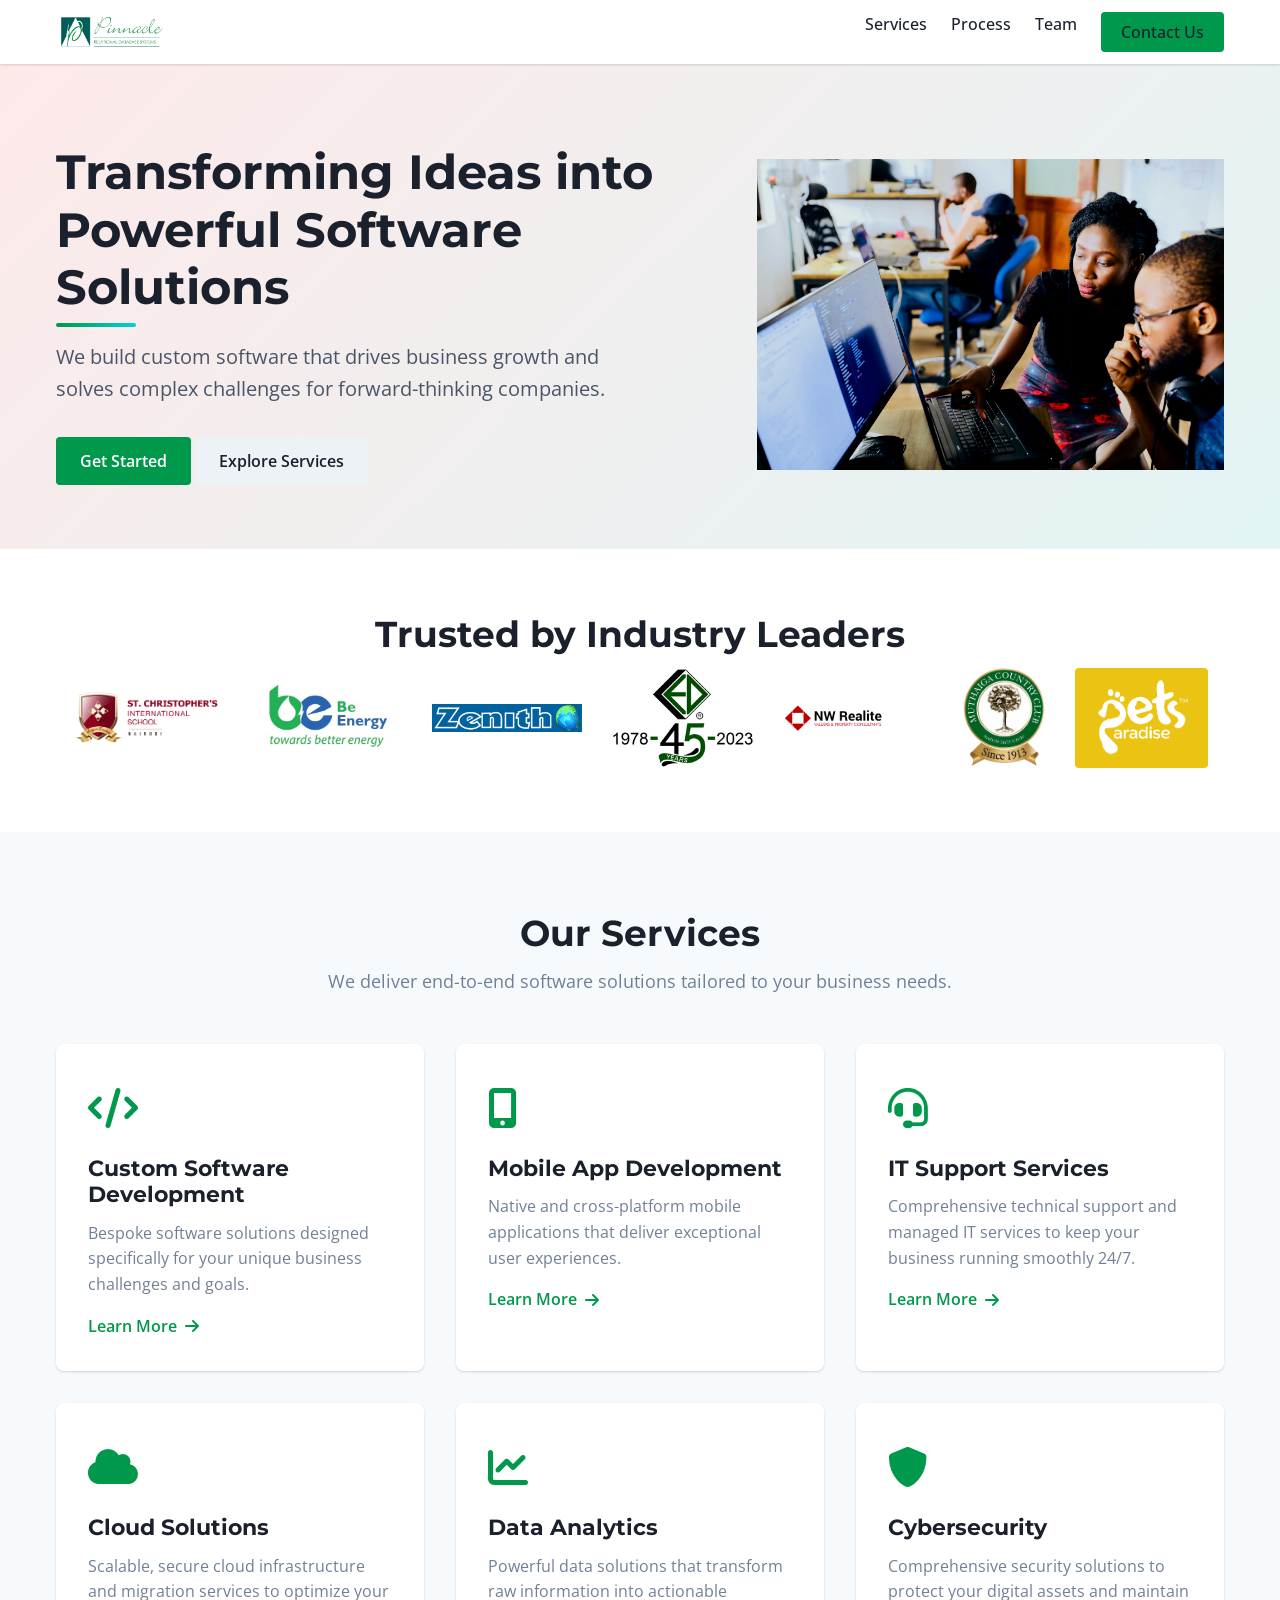
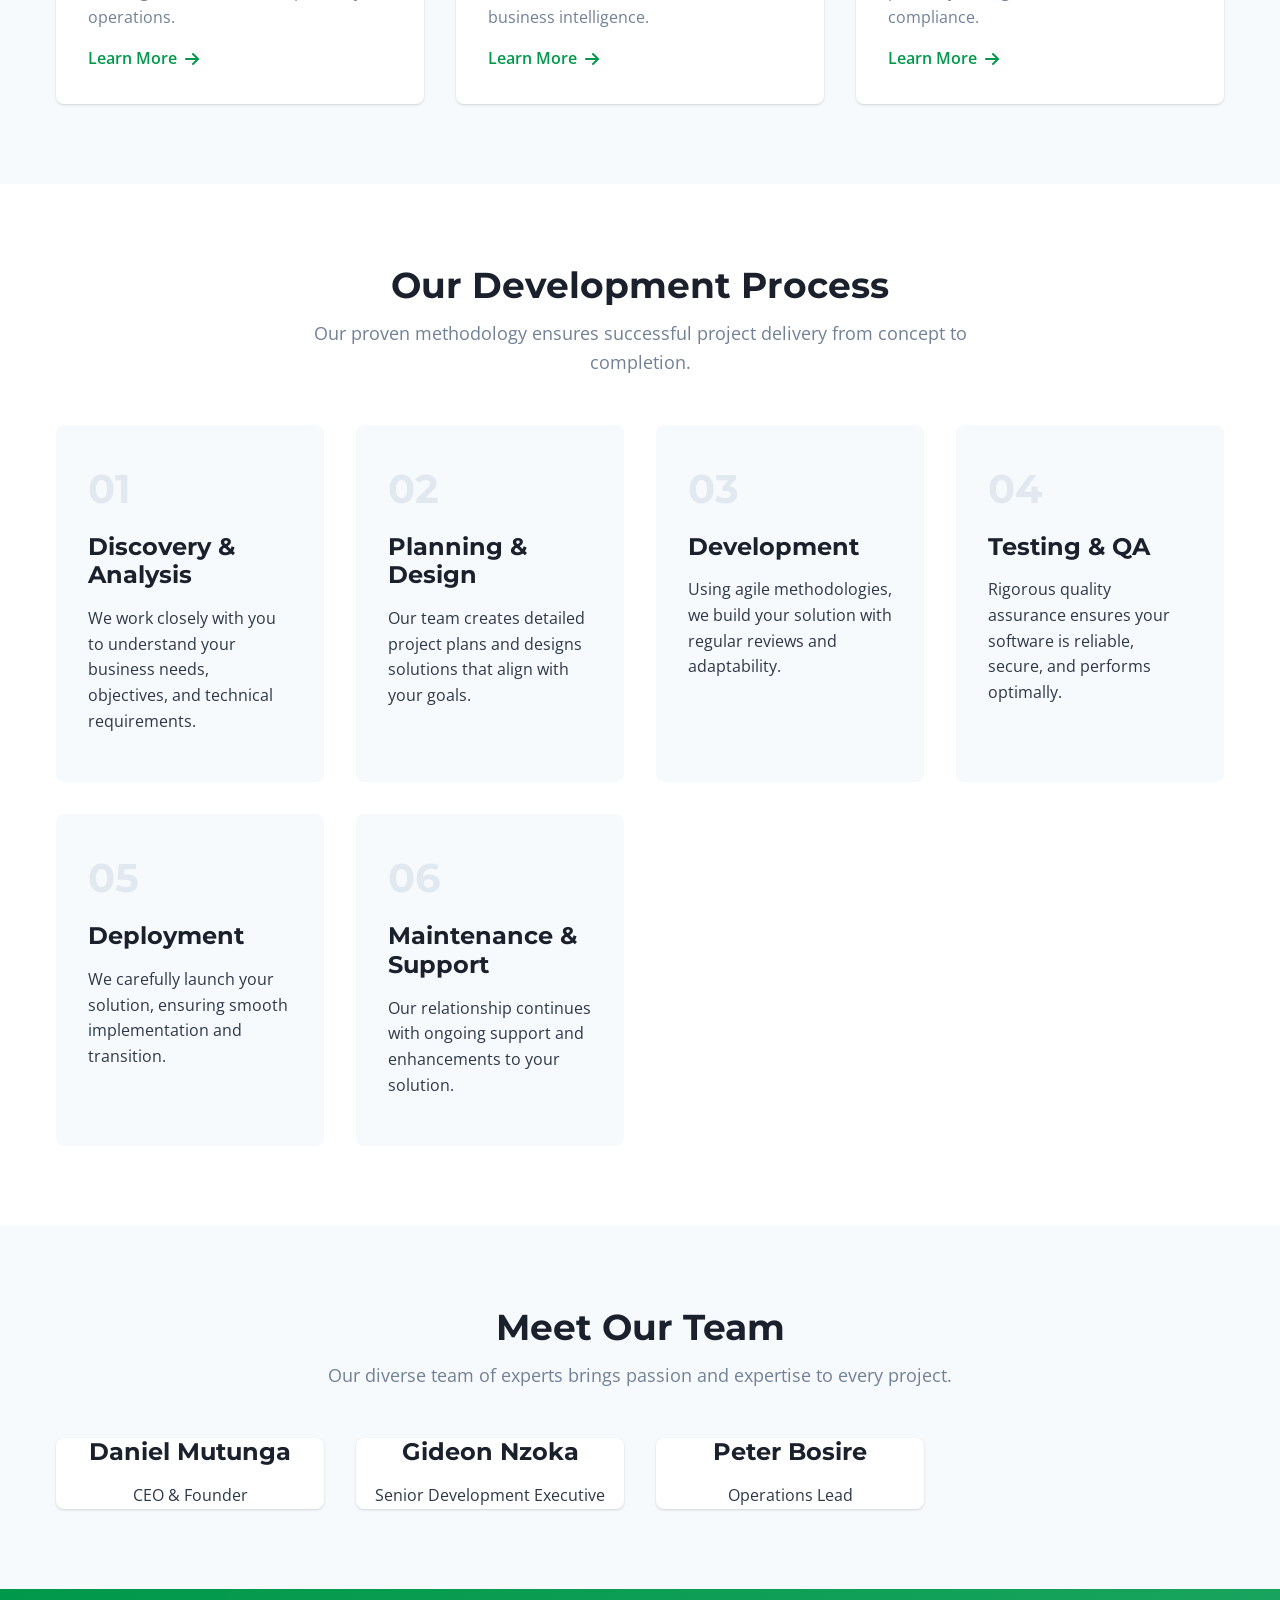
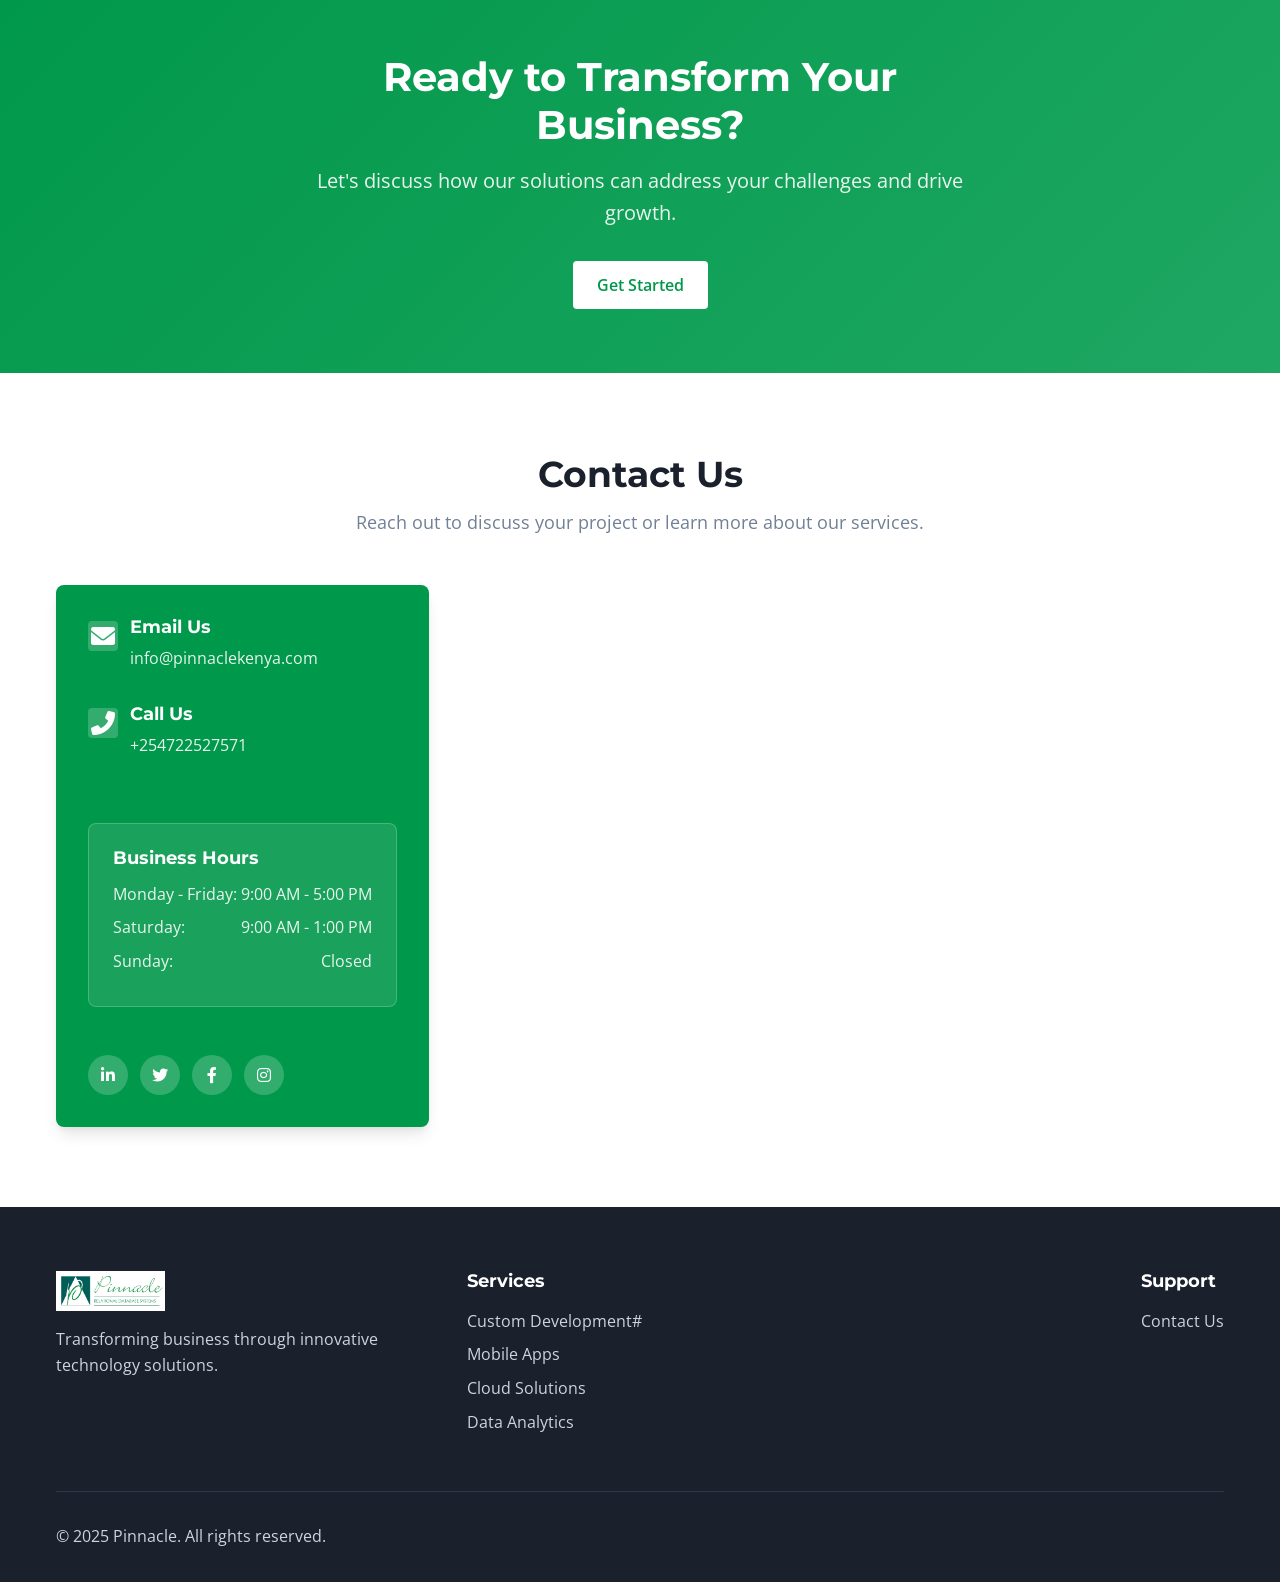
==== index.html @ 3d3dbc3d "feat: Add initial website structure, styling, and assets including HTML, CSS, JavaScript, and variou" ====
<!DOCTYPE html>
<html lang="en">
<head>
    <meta charset="UTF-8">
    <meta name="viewport" content="width=device-width, initial-scale=1.0">
    <meta name="description" content="Pinnacle - Cutting-edge software solutions for modern businesses. We deliver custom software development, mobile apps, cloud solutions, and data analytics.">
    <title>Pinnacle | Innovative Tech Solutions</title>
    <link rel="stylesheet" href="css/normalize.css">
    <link rel="stylesheet" href="css/styles.css">
    <link rel="preconnect" href="https://fonts.googleapis.com">
    <link rel="preconnect" href="https://fonts.gstatic.com" crossorigin>
    <link href="https://fonts.googleapis.com/css2?family=Montserrat:wght@400;500;600;700&family=Open+Sans:wght@300;400;600&display=swap" rel="stylesheet">
    <link rel="stylesheet" href="https://cdnjs.cloudflare.com/ajax/libs/font-awesome/6.0.0/css/all.min.css">
    <!-- Favicon -->
    <link rel="icon" type="image/png" sizes="32x32" href="images/favicon-32x32.png">
    <link rel="icon" type="image/png" sizes="16x16" href="images/favicon-16x16.png">
    <!-- Open Graph Tags -->
    <meta property="og:title" content="Pinnacle | Innovative Tech Solutions">
    <meta property="og:description" content="Cutting-edge software solutions for modern businesses. We deliver custom software development, mobile apps, cloud solutions, and data analytics.">
    <meta property="og:image" content="https://pinnacletech.com/images/og-image.jpg">
    <meta property="og:url" content="https://pinnacletech.com">
    <meta property="og:type" content="website">
    <!-- Twitter Card -->
    <meta name="twitter:card" content="summary_large_image">
    <meta name="twitter:title" content="Pinnacle | Innovative Tech Solutions">
    <meta name="twitter:description" content="Cutting-edge software solutions for modern businesses. We deliver custom software development, mobile apps, cloud solutions, and data analytics.">
    <meta name="twitter:image" content="https://pinnacletech.com/images/twitter-card.jpg">
</head>
<body>
    <!-- Header Section -->
    <header class="site-header">
        <div class="container">
            <div class="logo">
                <a href="index.html" aria-label="Pinnacle Home">
                    <img src="images/PinnacleNew.bmp" alt="Pinnacle Logo">
                </a>
            </div>
            <nav class="main-nav" aria-label="Main navigation">
                <button class="menu-toggle" aria-label="Toggle Menu" aria-expanded="false">
                    <span class="hamburger"></span>
                </button>
                <ul class="nav-menu">
                    <li><a href="#services">Services</a></li>
                    <!-- <li><a href="#projects">Projects</a></li> -->
                    <li><a href="#process">Process</a></li>
                    <li><a href="#team">Team</a></li>
                    <!-- <li><a href="#testimonials">Testimonials</a></li> -->
                    <li><a href="#contact" class="btn btn-primary">Contact Us</a></li>
                </ul>
            </nav>
        </div>
    </header>

    <!-- Hero Section -->
    <section class="hero" id="main-content">
        <div class="container">
            <div class="hero-content">
                <h1>Transforming Ideas into Powerful Software Solutions</h1>
                <p>We build custom software that drives business growth and solves complex challenges for forward-thinking companies.</p>
                <div class="hero-cta">
                    <a href="#contact" class="btn btn-primary">Get Started</a>
                    <a href="#services" class="btn btn-secondary">Explore Services</a>
                </div>
            </div>
            <div class="hero-image">
                <img src="images/hero-image.jpg" alt="Pinnacle Solutions Illustration">
            </div>
        </div>
    </section>

    <!-- Clients Section -->
    <section class="clients">
        <div class="container">
            <h2 class="section-title centered">Trusted by Industry Leaders</h2>
            <div class="client-logos">
                <div class="logo-item">
                    <img src="images/st-christophers-international.png" alt="St. Christopher's International School">
                    <div class="logo-overlay">
                        <p>St. Christopher's International School</p>
                    </div>
                </div>
                <div class="logo-item">
                    <img src="images/BE logo.jpg" alt="BE Energy">
                    <div class="logo-overlay">
                        <p>BE Energy</p>
                    </div>
                </div>
                <div class="logo-item">
                    <img src="images/Logo-with-rotating-world.gif" alt="Zenith Tours, Zanzibar">
                    <div class="logo-overlay">
                        <p>Zenith Tours, Zanzibar</p>
                    </div>
                </div>
                <div class="logo-item">
                    <img src="images/ED.png" alt="Engineering Development">
                    <div class="logo-overlay">
                        <p>Engineering Development</p>
                    </div>
                </div>
                <div class="logo-item">
                    <img src="images/NW.png" alt="NW Realite">
                    <div class="logo-overlay">
                        <p>NW Realite</p>
                    </div>
                </div>
                <div class="logo-item">
                    <img src="images/muthaiga logo.jpeg" alt="Muthaiga Country Club">
                    <div class="logo-overlay">
                        <p>Muthaiga Country Club</p>
                    </div>
                </div>
                <div class="logo-item" style="background-color: #ebc313; display: inline-block; padding: 10px;">
                    <img src="images/petsparadiselogowhite-e1672064510946.png" alt="Pets Paradise">
                    <div class="logo-overlay">
                        <p>Pets Paradise</p>
                    </div>
                </div>
            </div>
        </div>
    </section>

    <!-- Services Section -->
    <section id="services" class="services">
        <div class="container">
            <div class="section-header">
                <h2 class="section-title">Our Services</h2>
                <p class="section-description">We deliver end-to-end software solutions tailored to your business needs.</p>
            </div>
            <div class="services-grid">
                <div class="service-card">
                    <div class="service-icon">
                        <i class="fas fa-code" aria-hidden="true"></i>
                    </div>
                    <h3>Custom Software Development</h3>
                    <p>Bespoke software solutions designed specifically for your unique business challenges and goals.</p>
                    <a href="#contact" class="read-more">Learn More <i class="fas fa-arrow-right" aria-hidden="true"></i></a>
                </div>
                <div class="service-card">
                    <div class="service-icon">
                        <i class="fas fa-mobile-alt" aria-hidden="true"></i>
                    </div>
                    <h3>Mobile App Development</h3>
                    <p>Native and cross-platform mobile applications that deliver exceptional user experiences.</p>
                    <a href="#contact" class="read-more">Learn More <i class="fas fa-arrow-right" aria-hidden="true"></i></a>
                </div>
                <div class="service-card">
                    <div class="service-icon">
                        <i class="fas fa-headset" aria-hidden="true"></i>
                    </div>
                    <h3>IT Support Services</h3>
                    <p>Comprehensive technical support and managed IT services to keep your business running smoothly 24/7.</p>
                    <a href="#contact" class="read-more">Learn More <i class="fas fa-arrow-right" aria-hidden="true"></i></a>
                </div>
                <div class="service-card">
                    <div class="service-icon">
                        <i class="fas fa-cloud" aria-hidden="true"></i>
                    </div>
                    <h3>Cloud Solutions</h3>
                    <p>Scalable, secure cloud infrastructure and migration services to optimize your operations.</p>
                    <a href="#contact" class="read-more">Learn More <i class="fas fa-arrow-right" aria-hidden="true"></i></a>
                </div>
                <div class="service-card">
                    <div class="service-icon">
                        <i class="fas fa-chart-line" aria-hidden="true"></i>
                    </div>
                    <h3>Data Analytics</h3>
                    <p>Powerful data solutions that transform raw information into actionable business intelligence.</p>
                    <a href="#contact" class="read-more">Learn More <i class="fas fa-arrow-right" aria-hidden="true"></i></a>
                </div>
                <div class="service-card">
                    <div class="service-icon">
                        <i class="fas fa-shield-alt" aria-hidden="true"></i>
                    </div>
                    <h3>Cybersecurity</h3>
                    <p>Comprehensive security solutions to protect your digital assets and maintain compliance.</p>
                    <a href="#contact" class="read-more">Learn More <i class="fas fa-arrow-right" aria-hidden="true"></i></a>
                </div>
            </div>
        </div>
    </section>

    <!-- Process Section -->
    <section id="process" class="process">
        <div class="container">
            <div class="section-header">
                <h2 class="section-title">Our Development Process</h2>
                <p class="section-description">Our proven methodology ensures successful project delivery from concept to completion.</p>
            </div>
            <div class="process-timeline">
                <div class="process-step">
                    <div class="process-number">01</div>
                    <h3>Discovery & Analysis</h3>
                    <p>We work closely with you to understand your business needs, objectives, and technical requirements.</p>
                </div>
                <div class="process-step">
                    <div class="process-number">02</div>
                    <h3>Planning & Design</h3>
                    <p>Our team creates detailed project plans and designs solutions that align with your goals.</p>
                </div>
                <div class="process-step">
                    <div class="process-number">03</div>
                    <h3>Development</h3>
                    <p>Using agile methodologies, we build your solution with regular reviews and adaptability.</p>
                </div>
                <div class="process-step">
                    <div class="process-number">04</div>
                    <h3>Testing & QA</h3>
                    <p>Rigorous quality assurance ensures your software is reliable, secure, and performs optimally.</p>
                </div>
                <div class="process-step">
                    <div class="process-number">05</div>
                    <h3>Deployment</h3>
                    <p>We carefully launch your solution, ensuring smooth implementation and transition.</p>
                </div>
                <div class="process-step">
                    <div class="process-number">06</div>
                    <h3>Maintenance & Support</h3>
                    <p>Our relationship continues with ongoing support and enhancements to your solution.</p>
                </div>
            </div>
        </div>
    </section>

    <!-- Projects Section -->
    <section id="projects" class="projects">
        <div class="container">
            <div class="section-header">
                <h2 class="section-title">Featured Projects</h2>
                <p class="section-description">Explore our recent work and discover how we help businesses achieve their goals.</p>
            </div>
            <div class="project-filters" role="tablist" aria-label="Project categories">
                <button class="filter-btn active" data-filter="all" role="tab" aria-selected="true">All</button>
                <button class="filter-btn" data-filter="web" role="tab" aria-selected="false">Web</button>
                <button class="filter-btn" data-filter="mobile" role="tab" aria-selected="false">Mobile</button>
                <button class="filter-btn" data-filter="cloud" role="tab" aria-selected="false">Cloud</button>
                <button class="filter-btn" data-filter="ai" role="tab" aria-selected="false">AI/ML</button>
            </div>
            <div class="projects-grid" role="tabpanel">
                <article class="project-card" data-category="web">
                    <div class="project-image">
                        <img src="images/project-1.jpg" alt="E-commerce Platform Dashboard">
                        <div class="project-overlay">
                            <a href="#" class="view-project">View Case Study</a>
                        </div>
                    </div>
                    <div class="project-info">
                        <span class="project-category">Web Development</span>
                        <h3>Enterprise E-commerce Platform</h3>
                        <p>Custom shopping experience with integrated inventory management system.</p>
                    </div>
                </article>
                <article class="project-card" data-category="mobile">
                    <div class="project-image">
                        <img src="images/project-2.jpg" alt="Healthcare Mobile App Interface">
                        <div class="project-overlay">
                            <a href="#" class="view-project">View Case Study</a>
                        </div>
                    </div>
                    <div class="project-info">
                        <span class="project-category">Mobile App</span>
                        <h3>Healthcare Communication Platform</h3>
                        <p>HIPAA-compliant mobile application for patient-provider communication.</p>
                    </div>
                </article>
                <article class="project-card" data-category="cloud">
                    <div class="project-image">
                        <img src="images/project-3.jpg" alt="Cloud Migration Architecture Diagram">
                        <div class="project-overlay">
                            <a href="#" class="view-project">View Case Study</a>
                        </div>
                    </div>
                    <div class="project-info">
                        <span class="project-category">Cloud Solutions</span>
                        <h3>Financial Services Migration</h3>
                        <p>Secure cloud migration for a leading financial services provider.</p>
                    </div>
                </article>
                <article class="project-card" data-category="ai">
                    <div class="project-image">
                        <img src="images/project-4.jpg" alt="AI Analytics Dashboard">
                        <div class="project-overlay">
                            <a href="#" class="view-project">View Case Study</a>
                        </div>
                    </div>
                    <div class="project-info">
                        <span class="project-category">AI/ML</span>
                        <h3>Predictive Analytics Dashboard</h3>
                        <p>Machine learning solution for predictive maintenance in manufacturing.</p>
                    </div>
                </article>
                <article class="project-card" data-category="web mobile">
                    <div class="project-image">
                        <img src="images/project-5.jpg" alt="Fleet Management System Tracking Interface">
                        <div class="project-overlay">
                            <a href="#" class="view-project">View Case Study</a>
                        </div>
                    </div>
                    <div class="project-info">
                        <span class="project-category">Web & Mobile</span>
                        <h3>Fleet Management System</h3>
                        <p>Comprehensive solution for real-time tracking and logistics optimization.</p>
                    </div>
                </article>
                <article class="project-card" data-category="cloud ai">
                    <div class="project-image">
                        <img src="images/project-6.jpg" alt="Data Processing Pipeline Visualization">
                        <div class="project-overlay">
                            <a href="#" class="view-project">View Case Study</a>
                        </div>
                    </div>
                    <div class="project-info">
                        <span class="project-category">Cloud & AI</span>
                        <h3>Intelligent Data Processing</h3>
                        <p>Scalable data pipeline with ML-powered insights for retail analytics.</p>
                    </div>
                </article>
            </div>
            <div class="projects-cta">
                <a href="#contact" class="btn btn-primary">Discuss Your Project</a>
            </div>
        </div>
    </section>

    <!-- Testimonials Section -->
    <section id="testimonials" class="testimonials">
        <div class="container">
            <div class="section-header">
                <h2 class="section-title">Client Testimonials</h2>
                <p class="section-description">Hear what our clients have to say about working with Pinnacle.</p>
            </div>
            <div class="testimonials-slider" aria-roledescription="carousel" aria-label="Client testimonials">
                <div class="testimonial-slide" role="group" aria-roledescription="slide" aria-label="1 of 3">
                    <div class="testimonial-content">
                        <div class="testimonial-quote">
                            <p>"Pinnacle transformed our business with their custom software solution. Their team's expertise and dedication to quality were evident throughout the project, and the results have exceeded our expectations."</p>
                        </div>
                        <div class="testimonial-author">
                            <img src="images/testimonial-1.jpg" alt="Sarah Johnson">
                            <div class="author-info">
                                <h4>Sarah Johnson</h4>
                                <p>CTO, FinTech Innovations</p>
                            </div>
                        </div>
                    </div>
                </div>
                <div class="testimonial-slide" role="group" aria-roledescription="slide" aria-label="2 of 3">
                    <div class="testimonial-content">
                        <div class="testimonial-quote">
                            <p>"Working with Pinnacle on our mobile app development was a game-changer. Their attention to detail, user-centered approach, and technical expertise delivered an app our customers love to use."</p>
                        </div>
                        <div class="testimonial-author">
                            <img src="images/testimonial-2.jpg" alt="Michael Torres">
                            <div class="author-info">
                                <h4>Michael Torres</h4>
                                <p>Product Manager, HealthConnect</p>
                            </div>
                        </div>
                    </div>
                </div>
                <div class="testimonial-slide" role="group" aria-roledescription="slide" aria-label="3 of 3">
                    <div class="testimonial-content">
                        <div class="testimonial-quote">
                            <p>"Pinnacle's cloud migration services helped us modernize our infrastructure with zero downtime. Their security-first approach gave us confidence throughout the process, and we're now enjoying improved performance and reduced costs."</p>
                        </div>
                        <div class="testimonial-author">
                            <img src="images/testimonial-3.jpg" alt="Jennifer Wells">
                            <div class="author-info">
                                <h4>Jennifer Wells</h4>
                                <p>IT Director, Global Logistics</p>
                            </div>
                        </div>
                    </div>
                </div>
            </div>
            <div class="testimonial-indicators" role="tablist" aria-label="Select a testimonial">
                <button class="indicator active" data-slide="0" role="tab" aria-selected="true" aria-label="Testimonial 1"><span class="visually-hidden">Testimonial 1</span></button>
                <button class="indicator" data-slide="1" role="tab" aria-selected="false" aria-label="Testimonial 2"><span class="visually-hidden">Testimonial 2</span></button>
                <button class="indicator" data-slide="2" role="tab" aria-selected="false" aria-label="Testimonial 3"><span class="visually-hidden">Testimonial 3</span></button>
            </div>
        </div>
    </section>

    <!-- Team Section -->
    <section id="team" class="team">
        <div class="container">
            <div class="section-header">
                <h2 class="section-title">Meet Our Team</h2>
                <p class="section-description">Our diverse team of experts brings passion and expertise to every project.</p>
            </div>
            <div class="team-grid">
                <div class="team-member">
                    <div class="member-photo">
                        <!-- <img src="images/team-1.jpg" alt="Daniel Chen, CEO & Founder of Pinnacle"> -->
                        <div class="member-social">
                            <a href="#" aria-label="Daniel Chen's LinkedIn Profile"><i class="fab fa-linkedin-in" aria-hidden="true"></i></a>
                            <a href="#" aria-label="Daniel Chen's Twitter Profile"><i class="fab fa-twitter" aria-hidden="true"></i></a>
                        </div>
                    </div>
                    <h3>Daniel Mutunga</h3>
                    <span class="member-position">CEO & Founder</span>
                </div>
                <div class="team-member">
                    <div class="member-photo">
                        <!-- <img src="images/team-2.jpg" alt="Maria Rodriguez, CTO of Pinnacle"> -->
                        <div class="member-social">
                            <a href="#" aria-label="Maria Rodriguez's LinkedIn Profile"><i class="fab fa-linkedin-in" aria-hidden="true"></i></a>
                            <a href="#" aria-label="Maria Rodriguez's Twitter Profile"><i class="fab fa-twitter" aria-hidden="true"></i></a>
                        </div>
                    </div>
                    <h3>Gideon Nzoka</h3>
                    <span class="member-position">Senior Development Executive</span>
                </div>
                <div class="team-member">
                    <div class="member-photo">
                        <!-- <img src="images/team-3.jpg" alt="James Wilson, Lead Designer of Pinnacle"> -->
                        <div class="member-social">
                            <a href="#" aria-label="James Wilson's LinkedIn Profile"><i class="fab fa-linkedin-in" aria-hidden="true"></i></a>
                            <a href="#" aria-label="James Wilson's Twitter Profile"><i class="fab fa-twitter" aria-hidden="true"></i></a>
                        </div>
                    </div>
                    <h3>Peter Bosire</h3>
                    <span class="member-position">Operations Lead</span>
                </div>
            </div>
        </div>
    </section>

    <!-- CTA Section -->
    <section class="cta">
        <div class="container">
            <div class="cta-content">
                <h2>Ready to Transform Your Business?</h2>
                <p>Let's discuss how our solutions can address your challenges and drive growth.</p>
                <a href="#contact" class="btn btn-light">Get Started</a>
            </div>
        </div>
    </section>

    <!-- Contact Section -->
    <section id="contact" class="contact">
        <div class="container">
            <div class="section-header">
                <h2 class="section-title">Contact Us</h2>
                <p class="section-description">Reach out to discuss your project or learn more about our services.</p>
            </div>
            <div class="contact-container">
                <div class="contact-info">
                    <!-- <div class="info-item">
                        <i class="fas fa-map-marker-alt" aria-hidden="true"></i>
                        <div class="info-item-content">
                            <h3>Our Location</h3>
                            <p>123 Tech Plaza, Suite 500<br>San Francisco, CA 94105</p>
                        </div>
                    </div> -->
                    <div class="info-item">
                        <i class="fas fa-envelope" aria-hidden="true"></i>
                        <div class="info-item-content">
                            <h3>Email Us</h3>
                            <p><a href="mailto:info@pinnaclekenya.com">info@pinnaclekenya.com</a></p>
                        </div>
                    </div>
                    <div class="info-item">
                        <i class="fas fa-phone-alt" aria-hidden="true"></i>
                        <div class="info-item-content">
                            <h3>Call Us</h3>
                            <p><a href="tel:+14155557890">+254722527571</a></p>
                        </div>
                    </div>
                    
                    <div class="contact-details-card">
                        <h4>Business Hours</h4>
                        <ul class="office-hours">
                            <li><span>Monday - Friday:</span> <span>9:00 AM - 5:00 PM</span></li>
                            <li><span>Saturday:</span> <span>9:00 AM - 1:00 PM</span></li>
                            <li><span>Sunday:</span> <span>Closed</span></li>
                        </ul>
                    </div>
                    
                    <div class="social-links">
                        <a href="#" aria-label="LinkedIn"><i class="fab fa-linkedin-in" aria-hidden="true"></i></a>
                        <a href="#" aria-label="Twitter"><i class="fab fa-twitter" aria-hidden="true"></i></a>
                        <a href="#" aria-label="Facebook"><i class="fab fa-facebook-f" aria-hidden="true"></i></a>
                        <a href="#" aria-label="Instagram"><i class="fab fa-instagram" aria-hidden="true"></i></a>
                    </div>
                </div>
                <div class="contact-form">
                    <form id="contactForm" action="#" method="POST" aria-label="Contact form">
                        <div class="form-grid">
                            <div class="form-group">
                                <label for="name">Your Name</label>
                                <input type="text" id="name" name="name" required aria-required="true">
                            </div>
                            <div class="form-group">
                                <label for="email">Your Email</label>
                                <input type="email" id="email" name="email" required aria-required="true">
                            </div>
                            <div class="form-group">
                                <label for="company">Company</label>
                                <input type="text" id="company" name="company">
                            </div>
                            <div class="form-group">
                                <label for="phone">Phone Number</label>
                                <input type="tel" id="phone" name="phone">
                            </div>
                            <div class="form-group full-width">
                                <label for="service">Service Interested In</label>
                                <select id="service" name="service">
                                    <option value="">Select a service</option>
                                    <option value="custom-development">Custom Software Development</option>
                                    <option value="mobile-app">Mobile App Development</option>
                                    <option value="it-support">IT Support Services</option>
                                    <option value="cloud-solutions">Cloud Solutions</option>
                                    <option value="data-analytics">Data Analytics</option>
                                    <option value="cybersecurity">Cybersecurity</option>
                                    <!-- <option value="devops">DevOps & CI/CD</option> -->
                                </select>
                            </div>
                            <div class="form-group full-width">
                                <label for="message">Your Message</label>
                                <textarea id="message" name="message" rows="5" required aria-required="true"></textarea>
                            </div>
                        </div>
                        <div class="form-footer">
                            <p class="privacy-note">Your information is protected by our <a href="privacy.html">Privacy Policy</a></p>
                            <button type="submit" class="btn btn-primary">
                                <span class="btn-text">Send Message</span>
                                <span class="loader" aria-hidden="true"></span>
                            </button>
                        </div>
                    </form>
                </div>
            </div>
        </div>
    </section>

    <!-- Footer -->
    <footer class="site-footer">
        <div class="container">
            <div class="footer-content">
                <div class="footer-logo">
                    <img src="images/PinnacleNew.bmp" alt="Pinnacle Logo">
                    <p>Transforming business through innovative technology solutions.</p>
                </div>
                <div class="footer-links">
                    <!-- <div class="footer-column">
                        <h3>Company</h3>
                        <ul>
                            <li><a href="about.html">About Us</a></li>
                            <li><a href="team.html">Our Team</a></li>
                            <li><a href="careers.html">Careers</a></li>
                            <li><a href="blog.html">Blog</a></li>
                        </ul>
                    </div> -->
                    <div class="footer-column">
                        <h3>Services</h3>
                        <ul>
                            <li><a href="#services">Custom Development</a>#</li>
                            <li><a href="#services">Mobile Apps</a></li>
                            <li><a href="#services">Cloud Solutions</a></li>
                            <li><a href="#services">Data Analytics</a></li>
                        </ul>
                    </div>
                    <div class="footer-column">
                        <h3>Support</h3>
                        <ul>
                            <li><a href="#contact">Contact Us</a></li>
                            <!-- <li><a href="faq.html">FAQ</a></li> -->
                            <!-- <li><a href="support.html">Support Center</a></li> -->
                            <!-- <li><a href="privacy.html">Privacy Policy</a></li> -->
                        </ul>
                    </div>
                </div>
            </div>
            <div class="footer-bottom">
                <p>&copy; 2025 Pinnacle. All rights reserved.</p>
                <!-- <div class="footer-social">
                    <a href="#" aria-label="LinkedIn"><i class="fab fa-linkedin-in" aria-hidden="true"></i></a>
                    <a href="#" aria-label="Twitter"><i class="fab fa-twitter" aria-hidden="true"></i></a>
                    <a href="#" aria-label="Facebook"><i class="fab fa-facebook-f" aria-hidden="true"></i></a>
                    <a href="#" aria-label="Instagram"><i class="fab fa-instagram" aria-hidden="true"></i></a>
                </div> -->
            </div>
        </div>
    </footer>

    <script src="js/main.js"></script>
</body>
</html>
---- css/styles.css ----
/* 
* Pinnacle Tech - Main Stylesheet
* A responsive and modern design for a tech company website
* Updated: May 7, 2025
*/

/* ==============================
    Base Styles
============================== */
:root {
    /* Color palette */
    --primary-color: #00984A; /* Green color from Pinnacle logo */
    --primary-dark: #007A3D; /* Darker shade of the green */
    --primary-light: #33B173; /* Lighter shade of the green */
    --secondary-color: #2d3748;
    --secondary-dark: #1a202c;
    --secondary-light: #4a5568;
    --accent-color: #00d2d3;
    --accent-secondary: #ff6b6b;
    --gray-100: #f7fafc;
    --gray-200: #edf2f7;
    --gray-300: #e2e8f0;
    --gray-400: #cbd5e0;
    --gray-500: #a0aec0;
    --gray-600: #718096;
    --gray-700: #4a5568;
    --gray-800: #2d3748;
    --gray-900: #1a202c;
    --white: #ffffff;
    --black: #000000;
    --success: #48bb78;
    --warning: #ed8936;
    --danger: #e53e3e;
    
    /* Typography */
    --heading-font: 'Montserrat', sans-serif;
    --body-font: 'Open Sans', sans-serif;
    
    /* Spacing */
    --space-1: 0.25rem;
    --space-2: 0.5rem;
    --space-3: 0.75rem;
    --space-4: 1rem;
    --space-5: 1.5rem;
    --space-6: 2rem;
    --space-8: 3rem;
    --space-10: 4rem;
    --space-12: 5rem;
    
    /* Shadows */
    --shadow-sm: 0 1px 2px 0 rgba(0, 0, 0, 0.05);
    --shadow: 0 1px 3px 0 rgba(0, 0, 0, 0.1), 0 1px 2px 0 rgba(0, 0, 0, 0.06);
    --shadow-md: 0 4px 6px -1px rgba(0, 0, 0, 0.1), 0 2px 4px -1px rgba(0, 0, 0, 0.06);
    --shadow-lg: 0 10px 15px -3px rgba(0, 0, 0, 0.1), 0 4px 6px -2px rgba(0, 0, 0, 0.05);
    --shadow-xl: 0 20px 25px -5px rgba(0, 0, 0, 0.1), 0 10px 10px -5px rgba(0, 0, 0, 0.04);
    
    /* Border Radius */
    --border-radius-sm: 0.125rem;
    --border-radius: 0.25rem;
    --border-radius-md: 0.375rem;
    --border-radius-lg: 0.5rem;
    --border-radius-xl: 0.75rem;
    --border-radius-2xl: 1rem;
    --border-radius-full: 9999px;
    
    /* Transitions */
    --transition-fast: 150ms;
    --transition-normal: 300ms;
    --transition-slow: 500ms;
    
    /* Animation Timing */
    --cubic-bounce: cubic-bezier(0.34, 1.56, 0.64, 1);
    --cubic-smooth: cubic-bezier(0.65, 0, 0.35, 1);
}

/* Animation Keyframes */
@keyframes fadeIn {
    from { opacity: 0; }
    to { opacity: 1; }
}

@keyframes slideUp {
    from { transform: translateY(30px); opacity: 0; }
    to { transform: translateY(0); opacity: 1; }
}

@keyframes slideInLeft {
    from { transform: translateX(-50px); opacity: 0; }
    to { transform: translateX(0); opacity: 1; }
}

@keyframes slideInRight {
    from { transform: translateX(50px); opacity: 0; }
    to { transform: translateX(0); opacity: 1; }
}

@keyframes scaleUp {
    from { transform: scale(0.8); opacity: 0; }
    to { transform: scale(1); opacity: 1; }
}

@keyframes pulse {
    0% { transform: scale(1); }
    50% { transform: scale(1.05); }
    100% { transform: scale(1); }
}

@keyframes float {
    0% { transform: translateY(0px); }
    50% { transform: translateY(-10px); }
    100% { transform: translateY(0px); }
}

@keyframes gradientBackground {
    0% { background-position: 0% 50%; }
    50% { background-position: 100% 50%; }
    100% { background-position: 0% 50%; }
}

*, *::before, *::after {
    box-sizing: border-box;
}

html {
    font-size: 16px;
    scroll-behavior: smooth;
}

body {
    font-family: var(--body-font);
    font-size: 1rem;
    line-height: 1.6;
    color: var(--gray-800);
    background-color: var(--white);
    -webkit-font-smoothing: antialiased;
    -moz-osx-font-smoothing: grayscale;
    transition: background-color var(--transition-normal) ease, color var(--transition-normal) ease;
}

h1, h2, h3, h4, h5, h6 {
    font-family: var(--heading-font);
    font-weight: 700;
    line-height: 1.2;
    margin-top: 0;
    margin-bottom: var(--space-4);
    color: var(--secondary-dark);
}

h1 {
    font-size: 2.5rem;
}

h2 {
    font-size: 2rem;
}

h3 {
    font-size: 1.5rem;
}

h4 {
    font-size: 1.25rem;
}

h5 {
    font-size: 1.125rem;
}

h6 {
    font-size: 1rem;
}

p {
    margin-top: 0;
    margin-bottom: var(--space-4);
}

a {
    color: var(--primary-color);
    text-decoration: none;
    transition: color var(--transition-fast) ease;
}

a:hover {
    color: var(--primary-dark);
}

ul, ol {
    padding-left: var(--space-5);
    margin-top: 0;
    margin-bottom: var(--space-4);
}

img {
    max-width: 100%;
    height: auto;
    vertical-align: middle;
}

button, input, optgroup, select, textarea {
    font-family: var(--body-font);
    font-size: 1rem;
    line-height: 1.6;
}

/* ==============================
    Utility Classes
============================== */
.container {
    width: 100%;
    padding-right: var(--space-4);
    padding-left: var(--space-4);
    margin-right: auto;
    margin-left: auto;
    max-width: 1200px;
}

.btn {
    display: inline-block;
    font-weight: 600;
    text-align: center;
    white-space: nowrap;
    vertical-align: middle;
    user-select: none;
    padding: 0.75rem 1.5rem;
    font-size: 1rem;
    line-height: 1.5;
    border-radius: var(--border-radius);
    transition: all var(--transition-normal) ease;
    cursor: pointer;
    border: none;
}

.btn-primary {
    background-color: var(--primary-color);
    color: var(--white);
}

.btn-primary:hover {
    background-color: var(--primary-dark);
    color: var(--white);
    transform: translateY(-2px);
    box-shadow: var(--shadow-md);
}

.btn-secondary {
    background-color: var(--gray-200);
    color: var(--secondary-dark);
}

.btn-secondary:hover {
    background-color: var(--gray-300);
    color: var(--secondary-dark);
    transform: translateY(-2px);
    box-shadow: var(--shadow-md);
}

.btn-light {
    background-color: var(--white);
    color: var(--primary-color);
}

.btn-light:hover {
    background-color: var(--gray-100);
    transform: translateY(-2px);
    box-shadow: var(--shadow-md);
}

.section-header {
    text-align: center;
    margin-bottom: var(--space-8);
}

.section-title {
    margin-bottom: var(--space-3);
    font-size: 2.25rem;
    position: relative;
}

.section-title.centered {
    text-align: center;
}

.section-description {
    font-size: 1.125rem;
    color: var(--gray-600);
    max-width: 700px;
    margin-left: auto;
    margin-right: auto;
}

.text-center {
    text-align: center;
}

.text-right {
    text-align: right;
}

/* Animation Utility Classes */
.animate-fade-in {
    animation: fadeIn var(--transition-normal) var(--cubic-smooth) forwards;
}

.animate-slide-up {
    opacity: 0;
    animation: slideUp var(--transition-normal) var(--cubic-smooth) forwards;
}

.animate-slide-left {
    opacity: 0;
    animation: slideInLeft var(--transition-normal) var(--cubic-smooth) forwards;
}

.animate-slide-right {
    opacity: 0;
    animation: slideInRight var(--transition-normal) var(--cubic-smooth) forwards;
}

.animate-scale-up {
    opacity: 0;
    animation: scaleUp var(--transition-normal) var(--cubic-bounce) forwards;
}

.animate-delay-100 { animation-delay: 100ms; }
.animate-delay-200 { animation-delay: 200ms; }
.animate-delay-300 { animation-delay: 300ms; }
.animate-delay-400 { animation-delay: 400ms; }
.animate-delay-500 { animation-delay: 500ms; }
.animate-delay-600 { animation-delay: 600ms; }
.animate-delay-700 { animation-delay: 700ms; }
.animate-delay-800 { animation-delay: 800ms; }

/* ==============================
    Header and Navigation
============================== */
.site-header {
    position: fixed;
    top: 0;
    left: 0;
    width: 100%;
    background-color: rgba(255, 255, 255, 0.98);
    box-shadow: var(--shadow);
    z-index: 1000;
    padding: var(--space-3) 0;
    transition: all var(--transition-normal) ease;
}

.site-header .container {
    display: flex;
    justify-content: space-between;
    align-items: center;
}

.logo {
    display: flex;
    align-items: center;
}

.logo img {
    height: 40px;
}

.main-nav {
    display: flex;
    align-items: center;
}

.nav-menu {
    display: flex;
    list-style: none;
    margin: 0;
    padding: 0;
}

.nav-menu li {
    margin-left: var(--space-5);
}

.nav-menu a {
    color: var(--secondary-dark);
    font-weight: 500;
    font-size: 1rem;
    transition: color var(--transition-fast) ease;
    position: relative;
}

.nav-menu a:hover {
    color: var(--primary-color);
}

.nav-menu a::after {
    content: '';
    position: absolute;
    width: 0;
    height: 2px;
    bottom: -5px;
    left: 0;
    background-color: var(--primary-color);
    transition: width var(--transition-normal) var(--cubic-bounce);
}

.nav-menu a:hover::after {
    width: 100%;
}

.nav-menu .btn {
    padding: 0.5rem 1.25rem;
}

.nav-menu .btn::after {
    display: none;
}

.menu-toggle {
    display: none;
    background: transparent;
    border: none;
    width: 30px;
    height: 30px;
    position: relative;
    cursor: pointer;
    padding: 0;
}

.hamburger, 
.hamburger::before, 
.hamburger::after {
    display: block;
    width: 100%;
    height: 2px;
    background-color: var(--secondary-dark);
    transition: all var(--transition-normal) ease;
}

.hamburger {
    position: relative;
}

.hamburger::before, 
.hamburger::after {
    content: '';
    position: absolute;
    left: 0;
}

.hamburger::before {
    top: -8px;
}

.hamburger::after {
    bottom: -8px;
}

/* ==============================
    Hero Section
============================== */
.hero {
    padding: calc(80px + var(--space-10)) 0 var(--space-10);
    background: linear-gradient(-45deg, var(--primary-light), var(--primary-color), var(--accent-color), var(--accent-secondary));
    background-size: 400% 400%;
    animation: gradientBackground 15s ease infinite;
    position: relative;
    overflow: hidden;
}

.hero::after {
    content: '';
    position: absolute;
    top: 0;
    left: 0;
    width: 100%;
    height: 100%;
    background-color: rgba(255, 255, 255, 0.85);
    z-index: 1;
}

.hero .container {
    position: relative;
    z-index: 2;
    display: flex;
    align-items: center;
    justify-content: space-between;
    flex-wrap: wrap;
}

.hero-content {
    width: 55%;
}

.hero-image {
    width: 40%;
    animation: float 6s ease-in-out infinite;
}

.hero h1 {
    font-size: 3rem;
    margin-bottom: var(--space-5);
    color: var(--secondary-dark);
    position: relative;
    display: inline-block;
}

.hero h1::after {
    content: '';
    position: absolute;
    bottom: -10px;
    left: 0;
    width: 80px;
    height: 4px;
    background: linear-gradient(to right, var(--primary-color), var(--accent-color));
    border-radius: var(--border-radius-full);
}

.hero p {
    font-size: 1.25rem;
    color: var(--gray-700);
    margin-bottom: var(--space-6);
    max-width: 600px;
}

/* ==============================
    Clients Section
============================== */
.clients {
    padding: var(--space-10) 0;
    background-color: var(--white);
}

.client-logos {
    display: flex;
    flex-wrap: wrap;
    justify-content: center;
    align-items: center;
    gap: 30px;
}

.logo-item {
    position: relative;
    overflow: hidden;
    border-radius: 4px;
    transition: transform 0.3s ease;
    max-width: 150px;
    height: 100px;
    display: flex;
    align-items: center;
    justify-content: center;
}

.logo-item img {
    display: block;
    max-width: 100%;
    max-height: 100%;
    object-fit: contain;
    transition: transform 0.3s ease;
}

.logo-overlay {
    position: absolute;
    top: 0;
    left: 0;
    width: 100%;
    height: 100%;
    background-color: rgba(0, 0, 0, 0.75);
    color: white;
    display: flex;
    align-items: center;
    justify-content: center;
    opacity: 0;
    transition: opacity 0.3s ease;
}

.logo-overlay p {
    text-align: center;
    padding: 0 10px;
    font-weight: 500;
    margin: 0;
    font-size: 14px;
}

.logo-item:hover .logo-overlay {
    opacity: 1;
}

.logo-item:hover {
    transform: scale(1.05);
    box-shadow: 0 5px 15px rgba(0, 0, 0, 0.1);
    z-index: 1;
}

/* ==============================
    Services Section
============================== */
.services {
    padding: var(--space-12) 0;
    background-color: var(--gray-100);
}

.services-grid {
    display: grid;
    grid-template-columns: repeat(auto-fill, minmax(300px, 1fr));
    gap: var(--space-6);
}

.service-card {
    background-color: var(--white);
    border-radius: var(--border-radius-lg);
    padding: var(--space-6);
    box-shadow: var(--shadow);
    transition: all var(--transition-normal) ease;
}

.service-card:hover {
    transform: translateY(-5px) scale(1.03);
    box-shadow: var(--shadow-lg);
}

.service-icon {
    font-size: 2.5rem;
    color: var(--primary-color);
    margin-bottom: var(--space-4);
    transition: transform var(--transition-normal) var(--cubic-bounce);
}

.service-card:hover .service-icon {
    transform: scale(1.2);
    color: var(--accent-color);
}

.service-card h3 {
    margin-bottom: var(--space-3);
    font-size: 1.375rem;
}

.service-card p {
    color: var(--gray-600);
    margin-bottom: var(--space-4);
}

.read-more {
    display: inline-flex;
    align-items: center;
    font-weight: 600;
    color: var(--primary-color);
}

.read-more i {
    margin-left: var(--space-2);
    transition: transform var(--transition-fast) ease;
}

.read-more:hover i {
    transform: translateX(5px);
}

/* ==============================
    Process Section
============================== */
.process {
    padding: var(--space-12) 0;
    background-color: var(--white);
}

.process-timeline {
    display: grid;
    grid-template-columns: repeat(auto-fill, minmax(250px, 1fr));
    gap: var(--space-6);
    margin-top: var(--space-8);
}

.process-step {
    position: relative;
    padding: var(--space-6);
    background-color: var(--gray-100);
    border-radius: var(--border-radius-lg);
    transition: all var(--transition-normal) ease;
}

.process-step:hover {
    background-color: var(--primary-color);
    transform: translateY(-5px) scale(1.03);
    box-shadow: var(--shadow-lg);
}

.process-step:hover h3,
.process-step:hover p {
    color: var(--white);
}

.process-number {
    font-size: 2.5rem;
    font-weight: 700;
    color: var(--gray-300);
    margin-bottom: var(--space-3);
    font-family: var(--heading-font);
    transition: color var(--transition-normal) ease;
}

.process-step:hover .process-number {
    color: rgba(255, 255, 255, 0.3);
}

process-step h3 {
    transition: color var(--transition-normal) ease;
}

process-step p {
    color: var(--gray-600);
    margin-bottom: 0;
    transition: color var(--transition-normal) ease;
}

/* ==============================
    Projects Section
============================== */
#projects {
    display: none; /* Hides the projects section completely */
}

/* ==============================
    Testimonials Section
============================== */
#testimonials {
    display: none; /* Hides the testimonials section completely */
}

/* ==============================
    Team Section
============================== */
.team {
    padding: var(--space-12) 0;
    background-color: var(--gray-100);
}

body.dark-mode .team {
    background-color: var(--dark-surface);
}

.team-grid {
    display: grid;
    grid-template-columns: repeat(auto-fill, minmax(250px, 1fr));
    gap: var(--space-6);
    justify-items: center; /* Centers the grid items horizontally */
    margin: 0 auto; /* Centers the grid container */
}

.team-member {
    background-color: var(--white);
    border-radius: var(--border-radius-lg);
    overflow: hidden;
    box-shadow: var(--shadow);
    text-align: center;
    transition: all var(--transition-normal) ease;
    max-width: 300px; /* Limits the width of team member cards */
    width: 100%; /* Ensures full width up to max-width */
}

body.dark-mode .team-member {
    background-color: var(--dark-surface-lighter);
    box-shadow: var(--dark-shadow);
}

.team-member:hover {
    transform: translateY(-5px) scale(1.02);
    box-shadow: var(--shadow-lg);
}

body.dark-mode .team-member:hover {
    box-shadow: var(--dark-shadow-lg);
}

.member-photo {
    position: relative;
    overflow: hidden;
}

.member-photo img {
    width: 100%;
    height: 300px;
    object-fit: cover;
    transition: transform var(--transition-normal) ease;
}

.team-member:hover .member-photo img {
    transform: scale(1.05);
}

.member-social {
    position: absolute;
    bottom: 0;
    left: 0;
    width: 100%;
    padding: var(--space-3);
    background: linear-gradient(to top, rgba(0, 0, 0, 0.8), rgba(0, 0, 0, 0));
    display: flex;
    justify-content: center;
    gap: var(--space-3);
    transform: translateY(100%);
    transition: transform var(--transition-normal) ease;
}

.team-member:hover .member-social {
    transform: translateY(0);
}

.member-social a {
    width: 36px;
    height: 36px;
    display: flex;
    align-items: center;
    justify-content: center;
    background-color: var(--white);
    color: var(--primary-color);
    border-radius: 50%;
    transition: all var(--transition-fast) ease;
}

body.dark-mode .member-social a {
    background-color: var(--dark-surface-lighter);
}

member-social a:hover {
    background-color: var(--primary-color);
    color: var(--white);
}

team-member h3 {
    margin-top: var(--space-4);
    margin-bottom: var(--space-2);
    font-size: 1.25rem;
}

body.dark-mode .team-member h3 {
    color: var(--dark-text-primary);
}

member-position {
    display: block;
    color: var(--gray-600);
    font-size: 0.875rem;
    margin-bottom: var(--space-4);
}

body.dark-mode .member-position {
    color: var(--dark-text-secondary);
}

/* ==============================
    CTA Section
============================== */
.cta {
    padding: var(--space-10) 0;
    background-color: var(--primary-color);
    text-align: center;
    position: relative;
    overflow: hidden;
}

.cta::before {
    content: '';
    position: absolute;
    top: 0;
    left: 0;
    width: 100%;
    height: 100%;
    background: linear-gradient(135deg, rgba(0, 152, 74, 0.8) 0%, rgba(51, 177, 115, 0.6) 100%);
}

body.dark-mode .cta::before {
    background: linear-gradient(135deg, rgba(0, 152, 74, 0.9) 0%, rgba(51, 177, 115, 0.7) 100%);
}

.cta-content {
    position: relative;
    z-index: 1;
    max-width: 700px;
    margin: 0 auto;
}

.cta h2 {
    color: var(--white);
    font-size: 2.5rem;
    margin-bottom: var(--space-4);
}

.cta p {
    color: rgba(255, 255, 255, 0.9);
    font-size: 1.25rem;
    margin-bottom: var(--space-6);
}

/* ==============================
    Contact Section
============================== */
.contact {
    padding: var(--space-12) 0;
    background-color: var(--white);
    position: relative;
    overflow: hidden;
}

.contact::before {
    content: '';
    position: absolute;
    top: 0;
    left: 0;
    width: 100%;
    height: 100%;
    background-image: url('../images/contact-bg-pattern.svg');
    background-repeat: repeat;
    background-size: 300px;
    opacity: 0.05;
    z-index: 0;
}

.contact .container {
    position: relative;
    z-index: 1;
}

.contact-container {
    display: grid;
    grid-template-columns: 1fr 2fr;
    gap: var(--space-8);
    margin-top: var(--space-8);
}

.contact-info {
    display: flex;
    flex-direction: column;
    gap: var(--space-6);
    background-color: var(--primary-color);
    padding: var(--space-6);
    border-radius: var(--border-radius-lg);
    color: var(--white);
    box-shadow: var(--shadow-lg);
    height: fit-content;
}

.info-item {
    display: flex;
    align-items: flex-start;
    gap: var(--space-3);
    transition: transform var(--transition-normal) ease;
}

.info-item:hover {
    transform: translateX(5px);
}

.info-item i {
    font-size: 1.5rem;
    color: var(--white);
    margin-top: var(--space-1);
    flex-shrink: 0;
    width: 30px;
    height: 30px;
    display: flex;
    align-items: center;
    justify-content: center;
    background-color: rgba(255, 255, 255, 0.2);
    border-radius: var(--border-radius);
}

.info-item-content {
    flex: 1;
}

.info-item h3 {
    font-size: 1.125rem;
    margin-bottom: var(--space-2);
    color: var(--white);
}

.info-item p, 
.info-item a {
    color: rgba(255, 255, 255, 0.9);
    margin: 0;
    transition: color var(--transition-fast) ease;
    text-decoration: none;
}

.info-item a:hover {
    color: var(--white);
    text-decoration: underline;
}

.social-links {
    display: flex;
    gap: var(--space-3);
    margin-top: var(--space-4);
}

.social-links a {
    width: 40px;
    height: 40px;
    display: flex;
    align-items: center;
    justify-content: center;
    background-color: rgba(255, 255, 255, 0.2);
    color: var(--white);
    border-radius: 50%;
    transition: all var(--transition-fast) ease;
}

.social-links a:hover {
    background-color: var(--white);
    color: var(--primary-color);
    transform: translateY(-3px);
}

.contact-form {
    background-color: var(--white);
    padding: var(--space-8);
    border-radius: var(--border-radius-lg);
    box-shadow: var(--shadow-md);
    transition: transform var(--transition-normal) ease, box-shadow var(--transition-normal) ease;
}

.contact-form:hover {
    transform: translateY(-5px);
    box-shadow: var(--shadow-lg);
}

.form-group {
    margin-bottom: var(--space-5);
    position: relative;
}

.form-group label {
    display: block;
    font-weight: 600;
    margin-bottom: var(--space-2);
    color: var(--secondary-dark);
    font-size: 0.95rem;
}

.form-group input,
.form-group select,
.form-group textarea {
    width: 100%;
    padding: var(--space-4);
    border: 1px solid var(--gray-300);
    border-radius: var(--border-radius);
    background-color: var(--white);
    font-family: var(--body-font);
    font-size: 1rem;
    transition: border-color var(--transition-fast) ease, box-shadow var(--transition-fast) ease;
}

.form-group input:focus,
.form-group select:focus,
.form-group textarea:focus {
    border-color: var(--primary-color);
    outline: none;
    box-shadow: 0 0 0 3px rgba(0, 152, 74, 0.2);
}

.form-grid {
    display: grid;
    grid-template-columns: 1fr 1fr;
    gap: var(--space-4);
}

.full-width {
    grid-column: 1 / -1;
}

.form-footer {
    display: flex;
    align-items: center;
    justify-content: space-between;
    margin-top: var(--space-6);
}

.privacy-note {
    font-size: 0.875rem;
    color: var(--gray-600);
}

.privacy-note a {
    color: var(--primary-color);
    text-decoration: none;
}

.privacy-note a:hover {
    text-decoration: underline;
}

.contact-form {
    display: none;
    flex-direction: column;
    gap: var(--space-4);
}


.contact-form .btn {
    padding: 0.9rem 2rem;
    font-weight: 600;
    position: relative;
    overflow: hidden;
}

.contact-form .btn::before {
    content: '';
    position: absolute;
    top: 0;
    left: -100%;
    width: 100%;
    height: 100%;
    background: linear-gradient(
        90deg,
        transparent,
        rgba(255, 255, 255, 0.2),
        transparent
    );
    transition: left 0.7s ease;
}

.contact-form .btn:hover::before {
    left: 100%;
}

/* Form validation styling */
.error-message {
    color: var(--danger);
    font-size: 0.875rem;
    margin-top: 0.25rem;
    display: flex;
    align-items: center;
    gap: var(--space-1);
}

.error-message::before {
    content: '⚠️';
    font-size: 0.875rem;
}

input.error, 
textarea.error, 
select.error {
    border-color: var(--danger);
    background-color: rgba(229, 62, 62, 0.05);
}

.success-message {
    text-align: center;
    padding: var(--space-6);
}

.success-message i {
    font-size: 4rem;
    color: var(--success);
    margin-bottom: var(--space-4);
}

.success-message h3 {
    margin-bottom: var(--space-3);
}

.success-message p {
    color: var(--gray-600);
}

/* Contact Form loader */
.loader {
    display: none;
    width: 20px;
    height: 20px;
    border: 3px solid rgba(0, 152, 74, 0.3);
    border-radius: 50%;
    border-top-color: var(--primary-color);
    animation: spin 1s ease-in-out infinite;
    margin-left: var(--space-3);
}

@keyframes spin {
    to { transform: rotate(360deg); }
}

.submitting .loader {
    display: inline-block;
}

.submitting .btn-text {
    display: none;
}

.contact-details-card {
    margin-top: var(--space-6);
    background-color: rgba(255, 255, 255, 0.1);
    border-radius: var(--border-radius-lg);
    padding: var(--space-5);
    border: 1px solid rgba(255, 255, 255, 0.2);
}

.contact-details-card h4 {
    color: var(--white);
    margin-bottom: var(--space-3);
    font-size: 1.125rem;
}

.office-hours {
    margin: 0;
    padding: 0;
    list-style: none;
}

.office-hours li {
    display: flex;
    justify-content: space-between;
    margin-bottom: var(--space-2);
    color: rgba(255, 255, 255, 0.9);
}

@media (max-width: 992px) {
    .contact-container {
        grid-template-columns: 1fr;
    }
    
    .form-grid {
        grid-template-columns: 1fr;
    }
    
    .form-footer {
        flex-direction: column-reverse;
        gap: var(--space-4);
    }
    
    .privacy-note {
        text-align: center;
    }
}

/* ==============================
    Footer
============================== */
.site-footer {
    background-color: var(--secondary-dark);
    color: var(--gray-400);
    padding-top: var(--space-10);
}

body.dark-mode .site-footer {
    background-color: var(--dark-surface);
}

.footer-content {
    display: flex;
    justify-content: space-between;
    flex-wrap: wrap;
    gap: var(--space-6);
    padding-bottom: var(--space-8);
    border-bottom: 1px solid var(--gray-800);
}

.footer-logo {
    flex: 1 1 300px;
}

.footer-logo img {
    height: 40px;
    margin-bottom: var(--space-4);
}

.footer-logo p {
    color: var(--gray-400);
}

.footer-links {
    flex: 2 1 600px;
    display: flex;
    justify-content: space-between;
}

.footer-column h3 {
    color: var(--white);
    font-size: 1.125rem;
    margin-bottom: var(--space-4);
}

body.dark-mode .footer-column h3 {
    color: var(--dark-text-primary);
}

.footer-column ul {
    list-style: none;
    padding: 0;
    margin: 0;
}

.footer-column li {
    margin-bottom: var(--space-2);
}

.footer-column a {
    color: var(--gray-400);
    transition: color var(--transition-fast) ease;
}

.footer-column a:hover {
    color: var(--white);
}

.footer-bottom {
    padding: var(--space-6) 0;
    display: flex;
    justify-content: space-between;
    align-items: center;
    flex-wrap: wrap;
}

body.dark-mode .footer-bottom {
    border-top-color: var(--gray-800);
}

.footer-bottom p {
    margin: 0;
}

.footer-social {
    display: flex;
    gap: var(--space-3);
}

.footer-social a {
    width: 36px;
    height: 36px;
    display: flex;
    align-items: center;
    justify-content: center;
    background-color: var(--gray-800);
    color: var(--gray-400);
    border-radius: 50%;
    transition: all var(--transition-fast) ease;
}

body.dark-mode .footer-social a {
    background-color: var(--dark-surface-lighter);
}

.footer-social a:hover {
    background-color: var(--primary-color);
    color: var(--white);
}

/* ==============================
    Accessibility Enhancements
============================== */
.visually-hidden {
    clip: rect(0 0 0 0);
    clip-path: inset(50%);
    height: 1px;
    overflow: hidden;
    position: absolute;
    white-space: nowrap;
    width: 1px;
}

:focus {
    outline: 2px solid var(--primary-color);
    outline-offset: 2px;
}

body.dark-mode :focus {
    outline-color: var(--primary-light);
}

/* Skip to content link for accessibility */
.skip-to-content {
    position: absolute;
    top: -40px;
    left: 0;
    background: var(--primary-color);
    color: white;
    padding: 8px;
    z-index: 1001;
    transition: top 0.3s ease;
}

.skip-to-content:focus {
    top: 0;
}

/* ==============================
    Media Queries
============================== */
@media (max-width: 1200px) {
    .hero h1 {
        font-size: 2.5rem;
    }
}

@media (max-width: 992px) {
    .hero .container {
        flex-direction: column;
    }
    
    .hero-content,
    .hero-image {
        width: 100%;
        text-align: center;
    }
    
    .hero-content {
        margin-bottom: var(--space-8);
    }
    
    .hero p {
        margin-left: auto;
        margin-right: auto;
    }
    
    .hero-cta {
        justify-content: center;
    }
    
    .contact-container {
        grid-template-columns: 1fr;
    }
    
    .hero {
        text-align: center;
    }
    
    .hero h1::after {
        left: 50%;
        transform: translateX(-50%);
    }
}

@media (max-width: 768px) {
    h1 {
        font-size: 2.25rem;
    }
    
    h2 {
        font-size: 1.75rem;
    }
    
    .section-title {
        font-size: 1.75rem;
    }
    
    .menu-toggle {
        display: block;
    }
    
    .nav-menu {
        position: fixed;
        top: 70px;
        left: 0;
        width: 100%;
        height: 0;
        background-color: var(--white);
        flex-direction: column;
        align-items: center;
        overflow: hidden;
        transition: height var(--transition-normal) ease;
        border-top: 1px solid var(--gray-200);
        box-shadow: var(--shadow);
    }
    
    .nav-menu.active {
        height: calc(100vh - 70px);
        padding: var(--space-6) 0;
    }
    
    .nav-menu li {
        margin: var(--space-3) 0;
    }
    
    .client-logos {
        justify-content: center;
    }
    
    .projects-grid {
        grid-template-columns: repeat(auto-fill, minmax(300px, 1fr));
    }
    
    .process-timeline,
    .team-grid {
        grid-template-columns: repeat(auto-fill, minmax(280px, 1fr));
    }
    
    .footer-content {
        flex-direction: column;
    }
}

@media (max-width: 576px) {
    h1 {
        font-size: 2rem;
    }
    
    .hero-cta {
        flex-direction: column;
        gap: var(--space-3);
    }
    
    .btn {
        width: 100%;
    }
    
    .project-filters {
        flex-direction: column;
        align-items: center;
        gap: var(--space-2);
    }
    
    .services-grid,
    .projects-grid {
        grid-template-columns: 1fr;
    }
    
    .footer-links {
        flex-direction: column;
        gap: var(--space-6);
    }
    
    .footer-bottom {
        flex-direction: column;
        gap: var(--space-4);
    }
}

@media (prefers-reduced-motion: reduce) {
    *, *::before, *::after {
        animation-duration: 0.01ms !important;
        animation-iteration-count: 1 !important;
        transition-duration: 0.01ms !important;
        scroll-behavior: auto !important;
    }
    
    .hero, .hero-image, .cta::before, .hero::after {
        animation: none !important;
    }
    
    .service-card:hover, .project-card:hover, .team-member:hover, .process-step:hover {
        transform: none !important;
    }
}
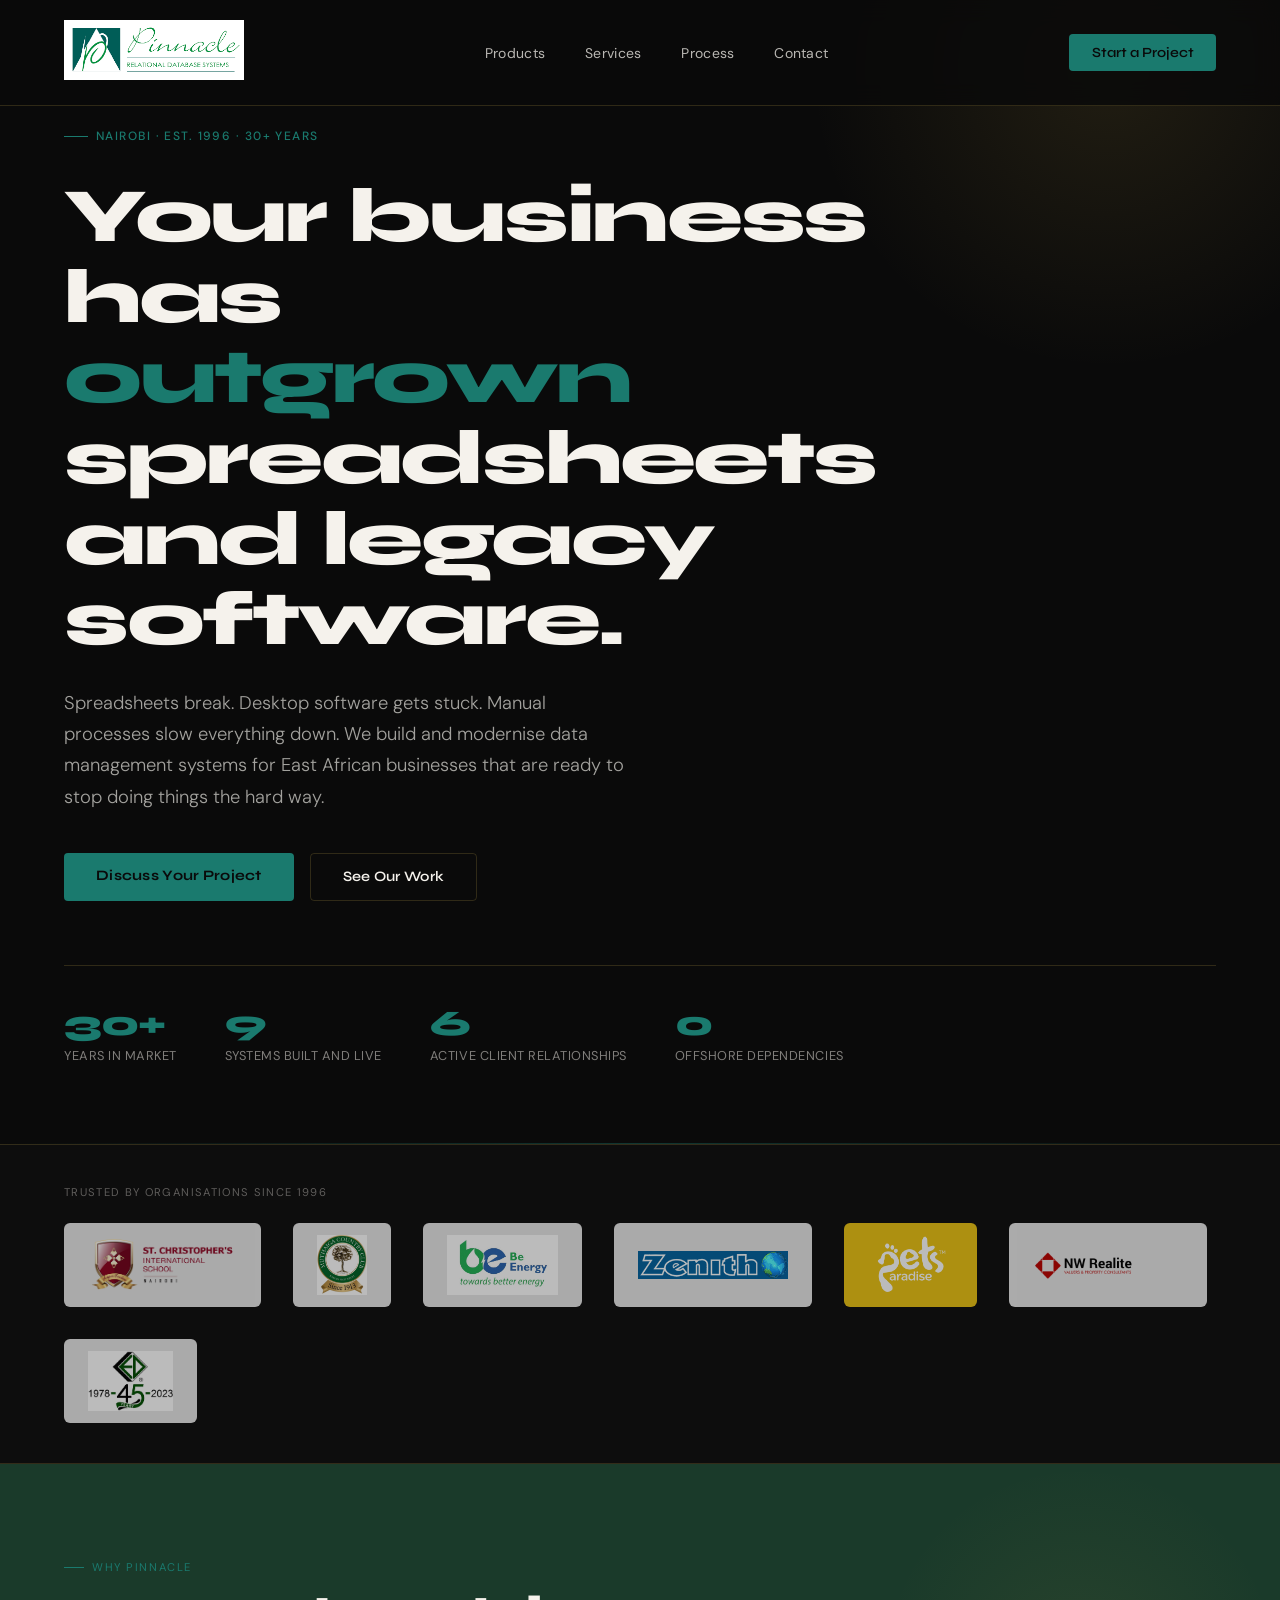
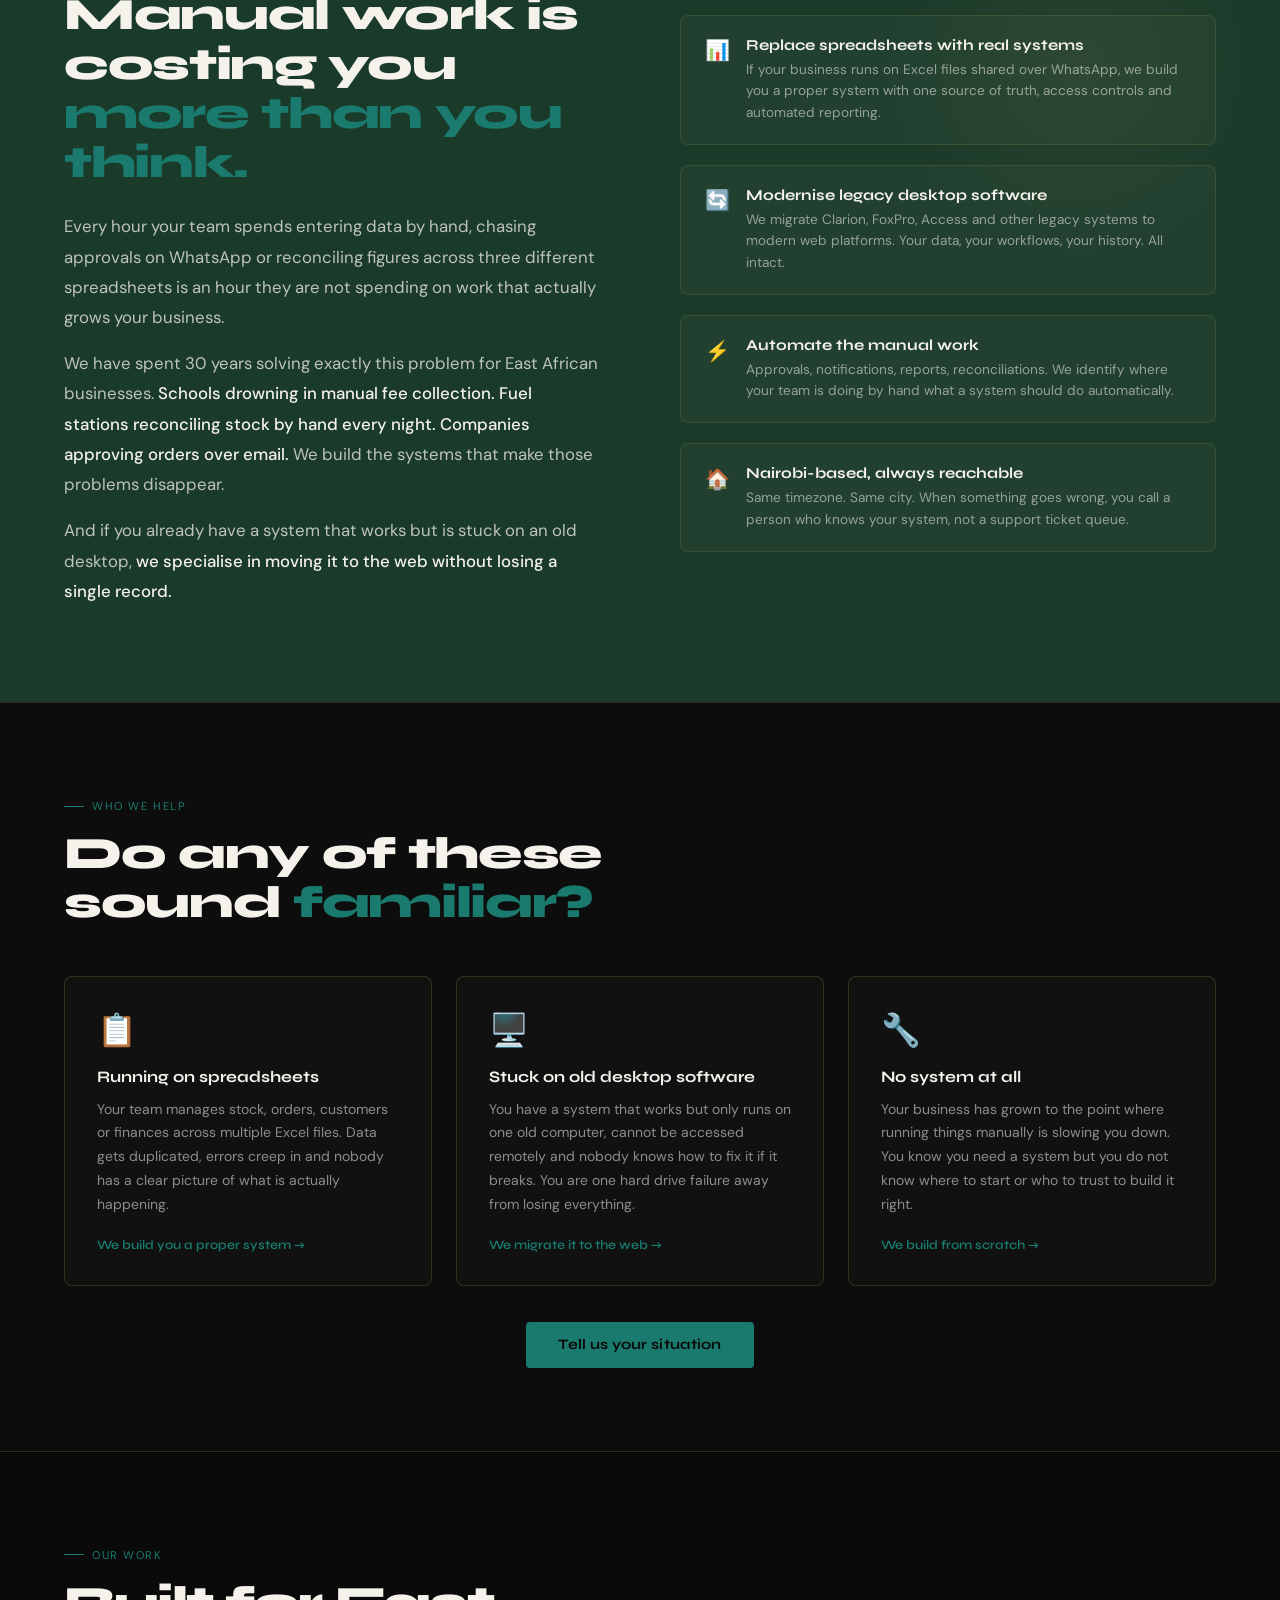
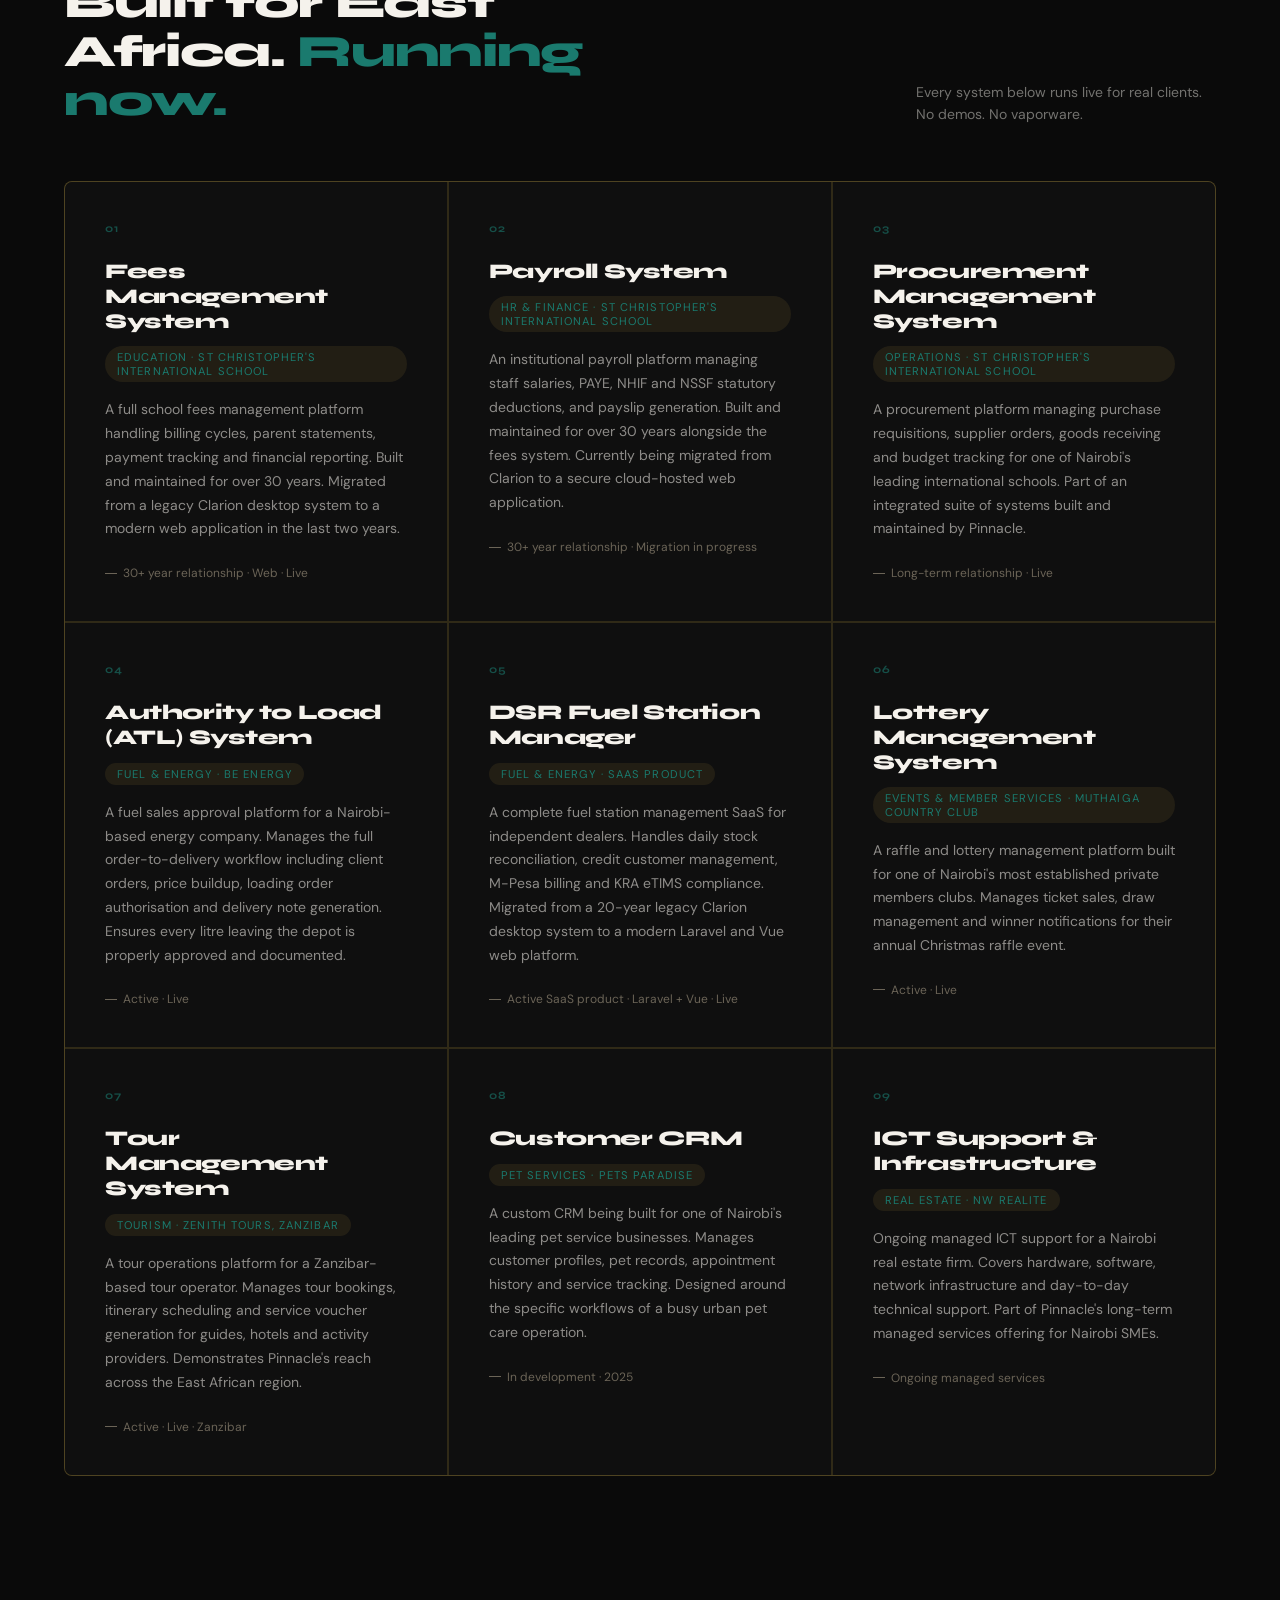
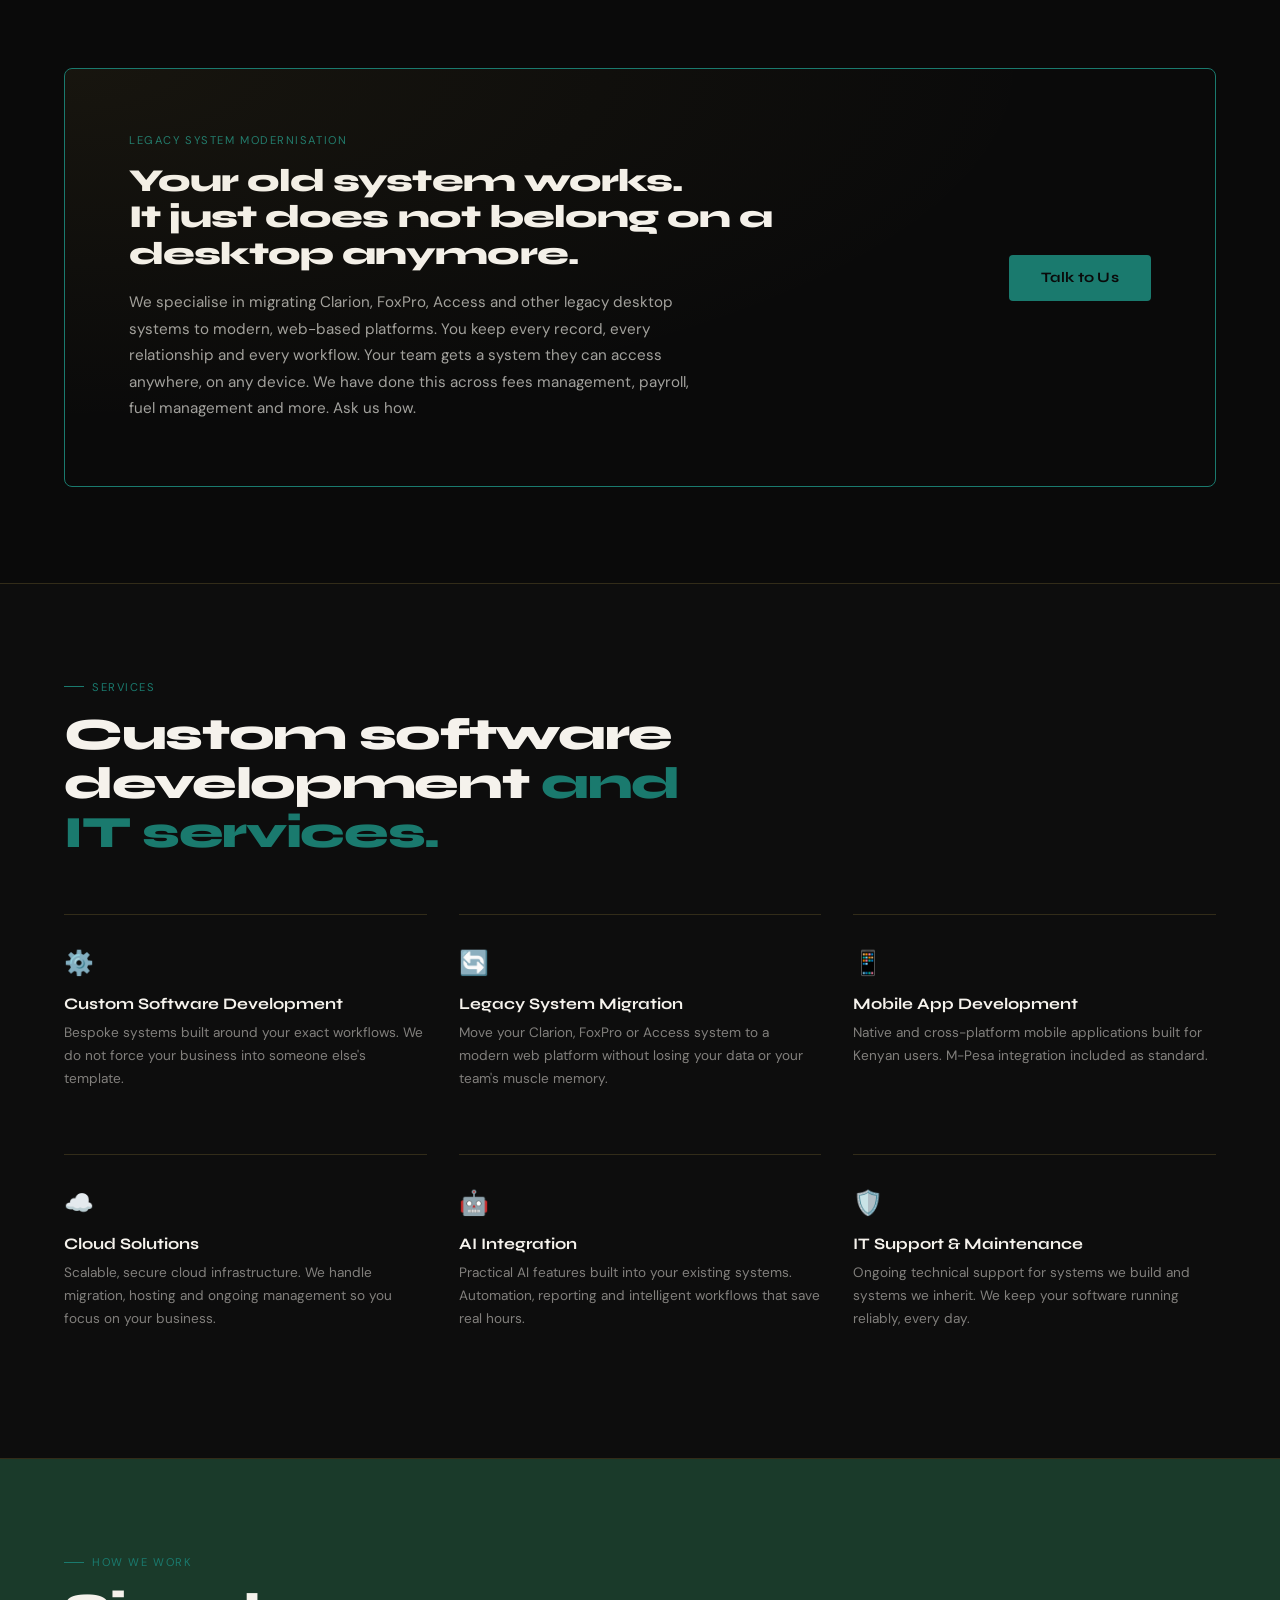
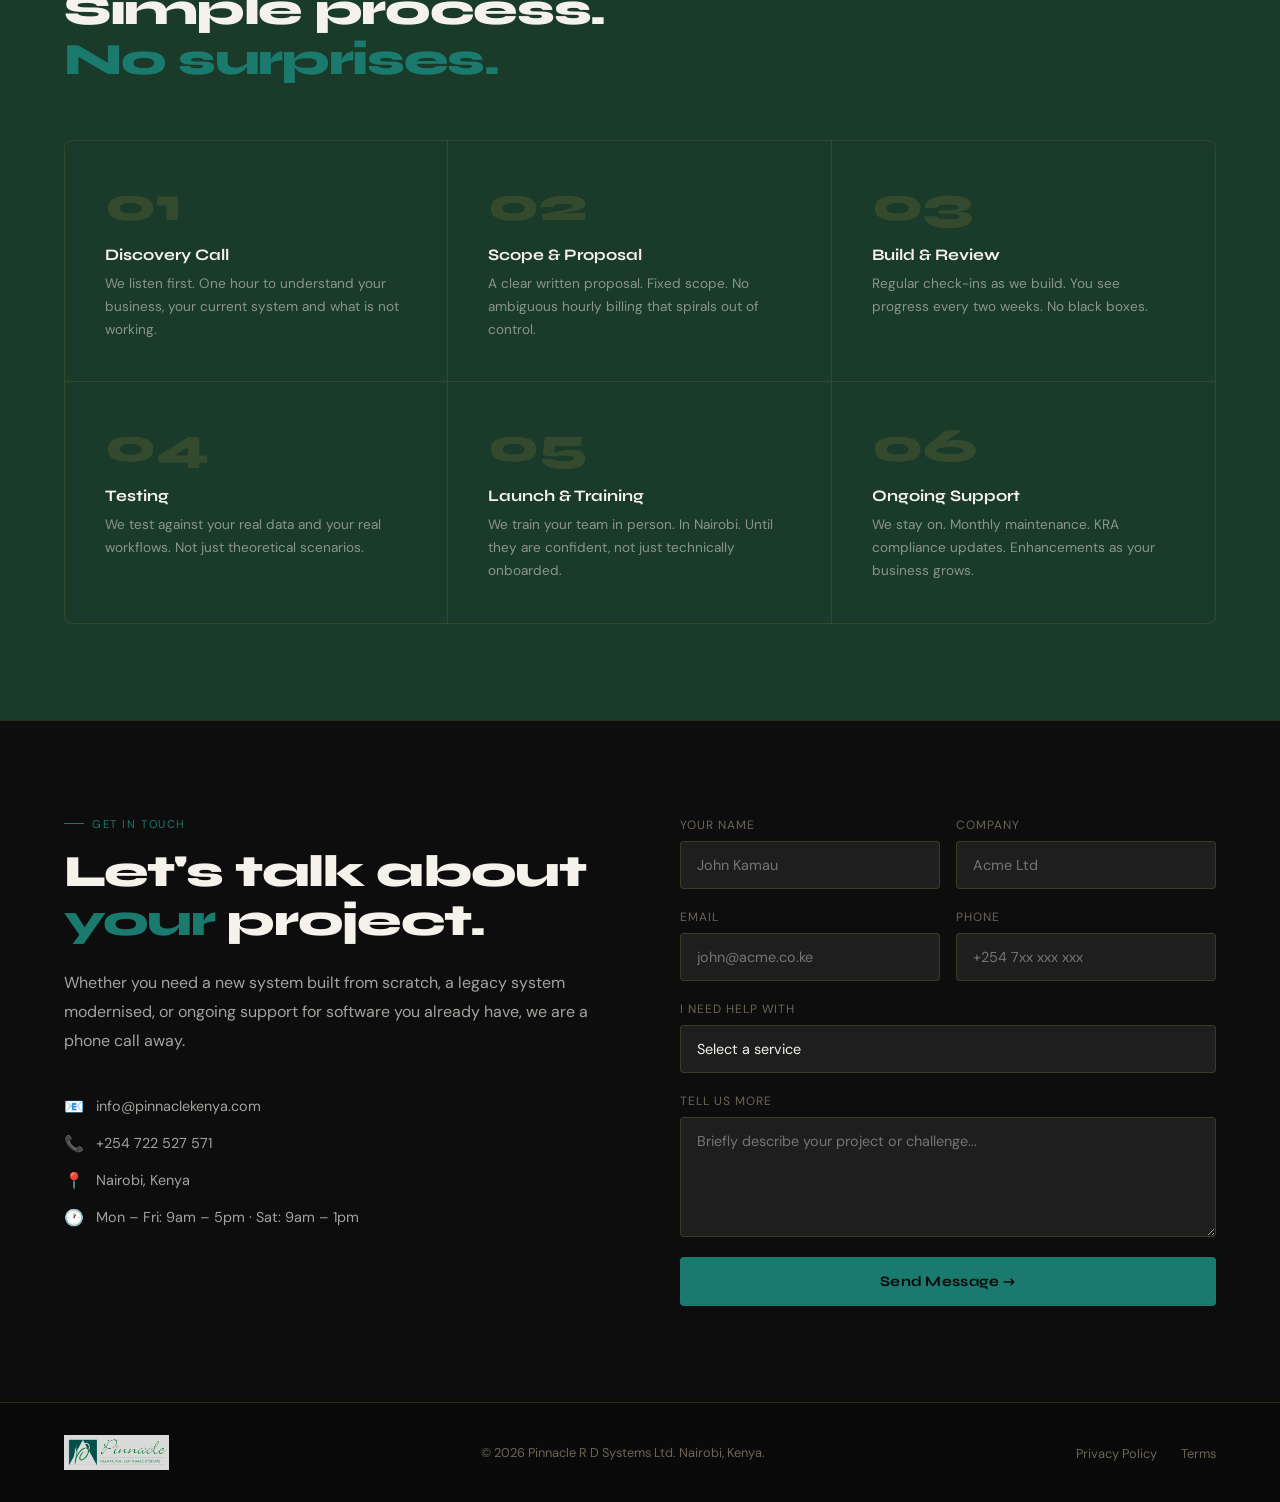
==== commit e4545893: "style: trust bar dark background, scroll animations, hover fixes, form field visibility" ====
--- a/index.html
+++ b/index.html
@@ -1,588 +1,1555 @@
 <!DOCTYPE html>
 <html lang="en">
 <head>
-    <meta charset="UTF-8">
-    <meta name="viewport" content="width=device-width, initial-scale=1.0">
-    <meta name="description" content="Pinnacle - Cutting-edge software solutions for modern businesses. We deliver custom software development, mobile apps, cloud solutions, and data analytics.">
-    <title>Pinnacle | Innovative Tech Solutions</title>
-    <link rel="stylesheet" href="css/normalize.css">
-    <link rel="stylesheet" href="css/styles.css">
-    <link rel="preconnect" href="https://fonts.googleapis.com">
-    <link rel="preconnect" href="https://fonts.gstatic.com" crossorigin>
-    <link href="https://fonts.googleapis.com/css2?family=Montserrat:wght@400;500;600;700&family=Open+Sans:wght@300;400;600&display=swap" rel="stylesheet">
-    <link rel="stylesheet" href="https://cdnjs.cloudflare.com/ajax/libs/font-awesome/6.0.0/css/all.min.css">
-    <!-- Favicon -->
-    <link rel="icon" type="image/png" sizes="32x32" href="images/favicon-32x32.png">
-    <link rel="icon" type="image/png" sizes="16x16" href="images/favicon-16x16.png">
-    <!-- Open Graph Tags -->
-    <meta property="og:title" content="Pinnacle | Innovative Tech Solutions">
-    <meta property="og:description" content="Cutting-edge software solutions for modern businesses. We deliver custom software development, mobile apps, cloud solutions, and data analytics.">
-    <meta property="og:image" content="https://pinnacletech.com/images/og-image.jpg">
-    <meta property="og:url" content="https://pinnacletech.com">
-    <meta property="og:type" content="website">
-    <!-- Twitter Card -->
-    <meta name="twitter:card" content="summary_large_image">
-    <meta name="twitter:title" content="Pinnacle | Innovative Tech Solutions">
-    <meta name="twitter:description" content="Cutting-edge software solutions for modern businesses. We deliver custom software development, mobile apps, cloud solutions, and data analytics.">
-    <meta name="twitter:image" content="https://pinnacletech.com/images/twitter-card.jpg">
+  <meta charset="UTF-8" />
+  <meta name="viewport" content="width=device-width, initial-scale=1.0" />
+  <meta name="description" content="East African custom software company. We build and modernise data management systems, migrate Clarion/FoxPro/Access to the web, and provide IT support. Est. 1996." />
+  <meta property="og:title" content="Pinnacle | Software Built for Kenyan Business" />
+  <meta property="og:description" content="We build and modernise data management systems for East African businesses. Clarion, FoxPro and Access migration specialists." />
+  <meta property="og:url" content="https://pinnaclekenya.com" />
+  <meta property="og:type" content="website" />
+  <link rel="icon" type="image/png" sizes="32x32" href="images/favicon-32x32.png" />
+  <link rel="icon" type="image/png" sizes="16x16" href="images/favicon-16x16.png" />
+  <title>Pinnacle | Custom Software &amp; Legacy Migration · East Africa</title>
+  <link rel="canonical" href="https://pinnaclekenya.com/" />
+  <meta name="twitter:card" content="summary_large_image" />
+  <meta name="twitter:title" content="Pinnacle | Custom Software &amp; Legacy Migration · East Africa" />
+  <meta name="twitter:description" content="We build and modernise data management systems for East African businesses. Clarion, FoxPro and Access migration specialists. 30+ years." />
+  <meta name="twitter:image" content="https://pinnaclekenya.com/images/PinnacleNew.png" />
+  <meta property="og:image" content="https://pinnaclekenya.com/images/PinnacleNew.png" />
+  <meta property="og:site_name" content="Pinnacle R D Systems Ltd" />
+  <link rel="preconnect" href="https://fonts.googleapis.com" />
+  <link rel="preconnect" href="https://fonts.gstatic.com" crossorigin />
+  <link href="https://fonts.googleapis.com/css2?family=Syne:wght@400;600;700;800&family=DM+Sans:ital,wght@0,300;0,400;0,500;1,300&display=swap" rel="stylesheet" />
+  <script type="application/ld+json">
+  {
+    "@context": "https://schema.org",
+    "@type": "ProfessionalService",
+    "name": "Pinnacle R D Systems Ltd",
+    "alternateName": "Pinnacle",
+    "description": "Custom software development, legacy system migration, and IT support for East African businesses. Specialists in Clarion, FoxPro and Access modernisation.",
+    "url": "https://pinnaclekenya.com",
+    "telephone": "+254722527571",
+    "email": "info@pinnaclekenya.com",
+    "foundingDate": "1996",
+    "address": {
+      "@type": "PostalAddress",
+      "addressLocality": "Nairobi",
+      "addressRegion": "Nairobi County",
+      "addressCountry": "KE"
+    },
+    "areaServed": [
+      {"@type": "Country", "name": "Kenya"},
+      {"@type": "Country", "name": "Tanzania"},
+      {"@type": "Country", "name": "Uganda"}
+    ],
+    "openingHoursSpecification": [
+      {
+        "@type": "OpeningHoursSpecification",
+        "dayOfWeek": ["Monday","Tuesday","Wednesday","Thursday","Friday"],
+        "opens": "09:00",
+        "closes": "17:00"
+      },
+      {
+        "@type": "OpeningHoursSpecification",
+        "dayOfWeek": "Saturday",
+        "opens": "09:00",
+        "closes": "13:00"
+      }
+    ],
+    "logo": {
+      "@type": "ImageObject",
+      "url": "https://pinnaclekenya.com/images/PinnacleNew.png"
+    },
+    "contactPoint": {
+      "@type": "ContactPoint",
+      "telephone": "+254722527571",
+      "email": "info@pinnaclekenya.com",
+      "contactType": "customer service",
+      "availableLanguage": "en"
+    },
+    "sameAs": [],
+    "hasOfferCatalog": {
+      "@type": "OfferCatalog",
+      "name": "Software Services",
+      "itemListElement": [
+        {"@type": "Offer", "itemOffered": {"@type": "Service", "name": "Custom Software Development"}},
+        {"@type": "Offer", "itemOffered": {"@type": "Service", "name": "Legacy System Migration"}},
+        {"@type": "Offer", "itemOffered": {"@type": "Service", "name": "Mobile App Development"}},
+        {"@type": "Offer", "itemOffered": {"@type": "Service", "name": "Cloud Solutions"}},
+        {"@type": "Offer", "itemOffered": {"@type": "Service", "name": "IT Support and Maintenance"}}
+      ]
+    }
+  }
+  </script>
+  <script type="application/ld+json">
+  {
+    "@context": "https://schema.org",
+    "@type": "WebSite",
+    "name": "Pinnacle R D Systems Ltd",
+    "url": "https://pinnaclekenya.com"
+  }
+  </script>
+  <script type="application/ld+json">
+  {
+    "@context": "https://schema.org",
+    "@type": "FAQPage",
+    "mainEntity": [
+      {
+        "@type": "Question",
+        "name": "Can you migrate Clarion software to a web application?",
+        "acceptedAnswer": {
+          "@type": "Answer",
+          "text": "Yes. Migrating Clarion, FoxPro, Access and other legacy desktop systems to modern web platforms is one of our core specialisations. We preserve all existing data, workflows and business logic while rebuilding the application for web and mobile access. We have completed this for payroll, fees management and fuel station systems."
+        }
+      },
+      {
+        "@type": "Question",
+        "name": "Will I lose any data when you migrate our old system?",
+        "acceptedAnswer": {
+          "@type": "Answer",
+          "text": "No. Data preservation is the foundation of every migration we carry out. We export, clean and import all historical records before go-live. Your team can verify data integrity at every stage before switching over."
+        }
+      },
+      {
+        "@type": "Question",
+        "name": "How long does a legacy software migration take?",
+        "acceptedAnswer": {
+          "@type": "Answer",
+          "text": "It depends on the complexity of the system. A straightforward single-module desktop application typically takes 3 to 6 months. Larger integrated systems with multiple modules can take 6 to 12 months. We provide a clear timeline and fixed-scope proposal before starting."
+        }
+      },
+      {
+        "@type": "Question",
+        "name": "Do you work with businesses outside Kenya?",
+        "acceptedAnswer": {
+          "@type": "Answer",
+          "text": "Yes. We work with businesses across East Africa, including clients in Tanzania and Uganda. We have delivered systems for a tour operator in Zanzibar and support clients remotely. Where in-person visits are needed, we travel."
+        }
+      },
+      {
+        "@type": "Question",
+        "name": "Do you provide IT support after the project is complete?",
+        "acceptedAnswer": {
+          "@type": "Answer",
+          "text": "Yes. All systems we build come with ongoing maintenance and support. We handle KRA compliance updates, bug fixes, enhancements and day-to-day technical support. Many of our clients have been with us for over 30 years."
+        }
+      },
+      {
+        "@type": "Question",
+        "name": "How much does custom software development cost in Kenya?",
+        "acceptedAnswer": {
+          "@type": "Answer",
+          "text": "Project costs vary based on scope and complexity. We provide fixed-price proposals after a free discovery session, so you know the full cost before committing. Contact us at info@pinnaclekenya.com or call +254 722 527 571 to discuss your project."
+        }
+      }
+    ]
+  }
+  </script>
+  <style>
+    :root {
+      --black: #0a0a0a;
+      --white: #f5f2ec;
+      --cream: #f0ebe0;
+      --accent: #1a7a6e;
+      --accent-light: #239688;
+      --green: #1a3a2a;
+      --green-mid: #2d5a3d;
+      --text-muted: #6b6457;
+      --border: rgba(200, 168, 75, 0.2);
+    }
+
+    *, *::before, *::after { box-sizing: border-box; margin: 0; padding: 0; }
+
+    html { scroll-behavior: smooth; }
+
+    body {
+      font-family: 'DM Sans', sans-serif;
+      background: var(--black);
+      color: var(--white);
+      overflow-x: hidden;
+    }
+
+    /* NAV */
+    nav {
+      position: fixed;
+      top: 0; left: 0; right: 0;
+      z-index: 100;
+      display: flex;
+      justify-content: space-between;
+      align-items: center;
+      padding: 1.25rem 4rem;
+      background: rgba(10,10,10,0.85);
+      backdrop-filter: blur(12px);
+      border-bottom: 1px solid var(--border);
+    }
+
+    .nav-logo {
+      font-family: 'Syne', sans-serif;
+      font-weight: 800;
+      font-size: 1.4rem;
+      color: var(--accent);
+      letter-spacing: -0.02em;
+      text-decoration: none;
+    }
+
+    .nav-links {
+      display: flex;
+      gap: 2.5rem;
+      list-style: none;
+    }
+
+    .nav-links a {
+      color: var(--white);
+      text-decoration: none;
+      font-size: 0.875rem;
+      font-weight: 400;
+      opacity: 0.75;
+      transition: opacity 0.2s;
+      letter-spacing: 0.02em;
+    }
+
+    .nav-links a:hover { opacity: 1; color: var(--accent); }
+
+    .nav-cta {
+      background: var(--accent);
+      color: var(--black);
+      padding: 0.6rem 1.4rem;
+      border-radius: 4px;
+      font-size: 0.875rem;
+      font-weight: 600;
+      text-decoration: none;
+      font-family: 'Syne', sans-serif;
+      transition: background 0.2s;
+    }
+
+    .nav-cta:hover { background: var(--accent-light); }
+
+    /* HERO */
+    .hero {
+      min-height: 100vh;
+      display: flex;
+      flex-direction: column;
+      justify-content: center;
+      padding: 8rem 4rem 5rem;
+      position: relative;
+      overflow: hidden;
+    }
+
+    .hero::before {
+      content: '';
+      position: absolute;
+      top: -20%;
+      right: -10%;
+      width: 600px;
+      height: 600px;
+      background: radial-gradient(circle, rgba(200,168,75,0.12) 0%, transparent 70%);
+      pointer-events: none;
+    }
+
+    .hero::after {
+      content: '';
+      position: absolute;
+      bottom: 0;
+      left: 0;
+      right: 0;
+      height: 1px;
+      background: linear-gradient(90deg, transparent, var(--accent), transparent);
+      opacity: 0.4;
+    }
+
+    .hero-tag {
+      display: inline-flex;
+      align-items: center;
+      gap: 0.5rem;
+      font-size: 0.75rem;
+      font-weight: 500;
+      letter-spacing: 0.12em;
+      text-transform: uppercase;
+      color: var(--accent);
+      margin-bottom: 2rem;
+      opacity: 0;
+      animation: fadeUp 0.8s ease forwards 0.2s;
+    }
+
+    .hero-tag::before {
+      content: '';
+      width: 24px;
+      height: 1px;
+      background: var(--accent);
+    }
+
+    .hero-headline {
+      font-family: 'Syne', sans-serif;
+      font-size: clamp(3rem, 6vw, 5.5rem);
+      font-weight: 800;
+      line-height: 1.05;
+      letter-spacing: -0.03em;
+      max-width: 900px;
+      opacity: 0;
+      animation: fadeUp 0.8s ease forwards 0.4s;
+    }
+
+    .hero-headline em {
+      font-style: normal;
+      color: var(--accent);
+    }
+
+    .hero-sub {
+      font-size: 1.15rem;
+      font-weight: 300;
+      line-height: 1.7;
+      color: rgba(245,242,236,0.65);
+      max-width: 560px;
+      margin-top: 1.75rem;
+      opacity: 0;
+      animation: fadeUp 0.8s ease forwards 0.6s;
+    }
+
+    .hero-actions {
+      display: flex;
+      gap: 1rem;
+      margin-top: 2.5rem;
+      opacity: 0;
+      animation: fadeUp 0.8s ease forwards 0.8s;
+    }
+
+    .btn-primary {
+      background: var(--accent);
+      color: var(--black);
+      padding: 0.9rem 2rem;
+      border-radius: 4px;
+      font-family: 'Syne', sans-serif;
+      font-weight: 700;
+      font-size: 0.9rem;
+      text-decoration: none;
+      letter-spacing: 0.02em;
+      transition: background 0.2s, transform 0.2s;
+    }
+
+    .btn-primary:hover { background: var(--accent-light); transform: translateY(-1px); }
+
+    .btn-secondary {
+      border: 1px solid var(--border);
+      color: var(--white);
+      padding: 0.9rem 2rem;
+      border-radius: 4px;
+      font-family: 'Syne', sans-serif;
+      font-weight: 600;
+      font-size: 0.9rem;
+      text-decoration: none;
+      letter-spacing: 0.02em;
+      transition: border-color 0.2s, transform 0.2s;
+    }
+
+    .btn-secondary:hover { border-color: var(--accent); transform: translateY(-1px); }
+
+    .hero-stats {
+      display: flex;
+      gap: 3rem;
+      margin-top: 4rem;
+      padding-top: 2.5rem;
+      border-top: 1px solid var(--border);
+      opacity: 0;
+      animation: fadeUp 0.8s ease forwards 1s;
+    }
+
+    .stat-number {
+      font-family: 'Syne', sans-serif;
+      font-size: 2.25rem;
+      font-weight: 800;
+      color: var(--accent);
+      letter-spacing: -0.03em;
+      line-height: 1;
+    }
+
+    .stat-label {
+      font-size: 0.8rem;
+      color: rgba(245,242,236,0.5);
+      margin-top: 0.35rem;
+      letter-spacing: 0.04em;
+      text-transform: uppercase;
+    }
+
+    /* TRUST BAR */
+    .trust-bar {
+      padding: 2.5rem 4rem;
+      border-top: 1px solid var(--border);
+      border-bottom: 1px solid var(--border);
+      background: #0d0d0d;
+    }
+
+    .trust-label {
+      font-size: 0.7rem;
+      letter-spacing: 0.12em;
+      text-transform: uppercase;
+      color: rgba(245,242,236,0.35);
+      margin-bottom: 1.5rem;
+    }
+
+    .trust-clients {
+      display: flex;
+      gap: 2rem;
+      flex-wrap: wrap;
+      align-items: center;
+    }
+
+    .trust-client {
+      display: flex;
+      align-items: center;
+      justify-content: center;
+      padding: 0.75rem 1.5rem;
+      background: rgba(255,255,255,0.9);
+      border-radius: 6px;
+      opacity: 0.72;
+      transition: opacity 0.2s;
+    }
+
+    .trust-client:hover { opacity: 1; }
+
+    .trust-client img {
+      max-height: 60px;
+      max-width: 150px;
+      width: auto;
+      object-fit: contain;
+    }
+
+    .trust-client--yellow { background-color: #ebc313; }
+
+    /* SECTION BASE */
+    section {
+      padding: 6rem 4rem;
+    }
+
+    .section-tag {
+      font-size: 0.7rem;
+      letter-spacing: 0.14em;
+      text-transform: uppercase;
+      color: var(--accent);
+      margin-bottom: 1rem;
+      display: flex;
+      align-items: center;
+      gap: 0.5rem;
+    }
+
+    .section-tag::before {
+      content: '';
+      width: 20px;
+      height: 1px;
+      background: var(--accent);
+    }
+
+    .section-headline {
+      font-family: 'Syne', sans-serif;
+      font-size: clamp(2rem, 3.5vw, 3rem);
+      font-weight: 800;
+      letter-spacing: -0.03em;
+      line-height: 1.1;
+      max-width: 640px;
+    }
+
+    .section-headline em {
+      font-style: normal;
+      color: var(--accent);
+    }
+
+    /* POSITIONING SECTION */
+    .positioning {
+      background: var(--green);
+      position: relative;
+      overflow: hidden;
+    }
+
+    .positioning::before {
+      content: '';
+      position: absolute;
+      top: 0; right: 0;
+      width: 400px;
+      height: 400px;
+      background: radial-gradient(circle, rgba(200,168,75,0.08) 0%, transparent 70%);
+    }
+
+    .positioning-grid {
+      display: grid;
+      grid-template-columns: 1fr 1fr;
+      gap: 5rem;
+      align-items: center;
+      position: relative;
+    }
+
+    .positioning-body {
+      font-size: 1.05rem;
+      line-height: 1.8;
+      color: rgba(245,242,236,0.75);
+      margin-top: 1.5rem;
+    }
+
+    .positioning-body strong {
+      color: var(--white);
+      font-weight: 500;
+    }
+
+    .positioning-points {
+      list-style: none;
+      display: flex;
+      flex-direction: column;
+      gap: 1.25rem;
+    }
+
+    .positioning-point {
+      display: flex;
+      gap: 1rem;
+      padding: 1.25rem 1.5rem;
+      border: 1px solid rgba(200,168,75,0.15);
+      border-radius: 8px;
+      background: rgba(255,255,255,0.03);
+      transition: border-color 0.2s, background 0.2s;
+    }
+
+    .positioning-point:hover {
+      border-color: rgba(26,122,110,0.5);
+      background: rgba(255,255,255,0.06);
+    }
+
+    .point-icon {
+      font-size: 1.25rem;
+      flex-shrink: 0;
+      margin-top: 0.1rem;
+    }
+
+    .point-title {
+      font-family: 'Syne', sans-serif;
+      font-weight: 700;
+      font-size: 0.95rem;
+      margin-bottom: 0.3rem;
+    }
+
+    .point-desc {
+      font-size: 0.85rem;
+      color: rgba(245,242,236,0.55);
+      line-height: 1.6;
+    }
+
+    /* PRODUCTS */
+    .products {
+      background: var(--black);
+    }
+
+    .products-header {
+      display: flex;
+      justify-content: space-between;
+      align-items: flex-end;
+      margin-bottom: 3.5rem;
+      flex-wrap: wrap;
+      gap: 1.5rem;
+    }
+
+    .products-grid {
+      display: grid;
+      grid-template-columns: repeat(3, 1fr);
+      gap: 1.5px;
+      background: var(--border);
+      border: 1px solid var(--border);
+      border-radius: 8px;
+      overflow: hidden;
+    }
+
+    .product-card {
+      background: #0f0f0f;
+      padding: 2.5rem;
+      transition: background 0.2s;
+      position: relative;
+      overflow: hidden;
+    }
+
+    .product-card::before {
+      content: '';
+      position: absolute;
+      top: 0; left: 0; right: 0;
+      height: 2px;
+      background: var(--accent);
+      transform: scaleX(0);
+      transform-origin: left;
+      transition: transform 0.3s ease;
+    }
+
+    .product-card:hover { background: #141414; }
+    .product-card:hover::before { transform: scaleX(1); }
+
+    .product-number {
+      font-family: 'Syne', sans-serif;
+      font-size: 0.7rem;
+      font-weight: 700;
+      color: var(--accent);
+      letter-spacing: 0.1em;
+      margin-bottom: 1.5rem;
+      opacity: 0.6;
+    }
+
+    .product-name {
+      font-family: 'Syne', sans-serif;
+      font-size: 1.3rem;
+      font-weight: 800;
+      letter-spacing: -0.02em;
+      margin-bottom: 0.75rem;
+    }
+
+    .product-sector {
+      display: inline-block;
+      font-size: 0.7rem;
+      letter-spacing: 0.1em;
+      text-transform: uppercase;
+      color: var(--accent);
+      background: rgba(200,168,75,0.1);
+      padding: 0.25rem 0.75rem;
+      border-radius: 20px;
+      margin-bottom: 1rem;
+    }
+
+    .product-desc {
+      font-size: 0.875rem;
+      line-height: 1.7;
+      color: rgba(245,242,236,0.55);
+    }
+
+    .product-years {
+      margin-top: 1.5rem;
+      font-size: 0.75rem;
+      color: var(--text-muted);
+      display: flex;
+      align-items: center;
+      gap: 0.4rem;
+    }
+
+    .product-years::before {
+      content: '';
+      width: 12px;
+      height: 1px;
+      background: var(--text-muted);
+    }
+
+    /* SERVICES */
+    .services {
+      background: #0d0d0d;
+      border-top: 1px solid var(--border);
+      border-bottom: 1px solid var(--border);
+    }
+
+    .services-grid {
+      display: grid;
+      grid-template-columns: repeat(3, 1fr);
+      gap: 2rem;
+      margin-top: 3.5rem;
+    }
+
+    .service-item {
+      padding: 2rem 0;
+      border-top: 1px solid var(--border);
+      transition: border-color 0.2s;
+    }
+
+    .service-item:hover { border-color: var(--accent); }
+
+    .service-icon {
+      font-size: 1.5rem;
+      margin-bottom: 1rem;
+    }
+
+    .service-name {
+      font-family: 'Syne', sans-serif;
+      font-weight: 700;
+      font-size: 1rem;
+      margin-bottom: 0.5rem;
+    }
+
+    .service-desc {
+      font-size: 0.85rem;
+      line-height: 1.7;
+      color: rgba(245,242,236,0.5);
+    }
+
+    /* PROCESS */
+    .process {
+      background: var(--green);
+    }
+
+    .process-steps {
+      display: grid;
+      grid-template-columns: repeat(3, 1fr);
+      gap: 0;
+      margin-top: 3.5rem;
+      border: 1px solid rgba(200,168,75,0.15);
+      border-radius: 8px;
+      overflow: hidden;
+    }
+
+    .process-step {
+      padding: 2.5rem;
+      border-right: 1px solid rgba(200,168,75,0.15);
+      border-bottom: 1px solid rgba(200,168,75,0.15);
+      position: relative;
+    }
+
+    .process-step:nth-child(3n) { border-right: none; }
+    .process-step:nth-last-child(-n+3) { border-bottom: none; }
+
+    .step-num {
+      font-family: 'Syne', sans-serif;
+      font-size: 3rem;
+      font-weight: 800;
+      color: rgba(200,168,75,0.15);
+      line-height: 1;
+      margin-bottom: 1rem;
+    }
+
+    .step-title {
+      font-family: 'Syne', sans-serif;
+      font-weight: 700;
+      font-size: 1rem;
+      margin-bottom: 0.5rem;
+    }
+
+    .step-desc {
+      font-size: 0.85rem;
+      line-height: 1.7;
+      color: rgba(245,242,236,0.5);
+    }
+
+    /* LEGACY MIGRATION CALLOUT */
+    .migration-callout {
+      background: var(--black);
+      padding: 6rem 4rem;
+    }
+
+    .callout-box {
+      border: 1px solid var(--accent);
+      border-radius: 8px;
+      padding: 4rem;
+      display: grid;
+      grid-template-columns: 1fr auto;
+      gap: 3rem;
+      align-items: center;
+      position: relative;
+      overflow: hidden;
+    }
+
+    .callout-box::before {
+      content: '';
+      position: absolute;
+      top: 0; left: 0; right: 0; bottom: 0;
+      background: radial-gradient(ellipse at top left, rgba(200,168,75,0.07) 0%, transparent 60%);
+      pointer-events: none;
+    }
+
+    .callout-label {
+      font-size: 0.7rem;
+      letter-spacing: 0.14em;
+      text-transform: uppercase;
+      color: var(--accent);
+      margin-bottom: 1rem;
+    }
+
+    .callout-headline {
+      font-family: 'Syne', sans-serif;
+      font-size: clamp(1.75rem, 2.5vw, 2.25rem);
+      font-weight: 800;
+      letter-spacing: -0.03em;
+      line-height: 1.15;
+      margin-bottom: 1rem;
+    }
+
+    .callout-body {
+      font-size: 0.95rem;
+      line-height: 1.75;
+      color: rgba(245,242,236,0.65);
+      max-width: 560px;
+    }
+
+    /* CONTACT */
+    .contact {
+      background: #0d0d0d;
+      border-top: 1px solid var(--border);
+    }
+
+    .contact-grid {
+      display: grid;
+      grid-template-columns: 1fr 1fr;
+      gap: 5rem;
+      align-items: start;
+    }
+
+    .contact-body {
+      font-size: 1rem;
+      line-height: 1.8;
+      color: rgba(245,242,236,0.65);
+      margin-top: 1.5rem;
+    }
+
+    .contact-details {
+      margin-top: 2.5rem;
+      display: flex;
+      flex-direction: column;
+      gap: 1rem;
+    }
+
+    .contact-detail {
+      display: flex;
+      align-items: center;
+      gap: 0.75rem;
+      font-size: 0.9rem;
+      color: rgba(245,242,236,0.65);
+    }
+
+    .contact-detail-icon {
+      color: var(--accent);
+      font-size: 1rem;
+    }
+
+    address.contact-details { font-style: normal; }
+
+    .contact-detail a {
+      color: inherit;
+      text-decoration: none;
+    }
+
+    .contact-detail a:hover { color: var(--accent); }
+
+    .contact-form {
+      display: flex;
+      flex-direction: column;
+      gap: 1.25rem;
+    }
+
+    .form-row {
+      display: grid;
+      grid-template-columns: 1fr 1fr;
+      gap: 1rem;
+    }
+
+    .form-group {
+      display: flex;
+      flex-direction: column;
+      gap: 0.5rem;
+    }
+
+    .form-label {
+      font-size: 0.75rem;
+      letter-spacing: 0.08em;
+      text-transform: uppercase;
+      color: var(--text-muted);
+    }
+
+    .form-input,
+    .form-select,
+    .form-textarea {
+      background: rgba(255,255,255,0.07);
+      border: 1px solid var(--border);
+      border-radius: 4px;
+      padding: 0.875rem 1rem;
+      color: var(--white);
+      font-family: 'DM Sans', sans-serif;
+      font-size: 0.9rem;
+      transition: border-color 0.2s;
+      outline: none;
+      width: 100%;
+    }
+
+    .form-input:focus,
+    .form-select:focus,
+    .form-textarea:focus {
+      border-color: var(--accent);
+    }
+
+    .form-select {
+      appearance: none;
+      cursor: pointer;
+    }
+
+    .form-select option {
+      background: #1a1a1a;
+      color: var(--white);
+    }
+
+    .form-textarea {
+      resize: vertical;
+      min-height: 120px;
+    }
+
+    .form-submit {
+      background: var(--accent);
+      color: var(--black);
+      border: none;
+      padding: 1rem 2rem;
+      border-radius: 4px;
+      font-family: 'Syne', sans-serif;
+      font-weight: 700;
+      font-size: 0.9rem;
+      cursor: pointer;
+      letter-spacing: 0.02em;
+      transition: background 0.2s, transform 0.2s;
+      width: 100%;
+    }
+
+    .form-submit:hover {
+      background: var(--accent-light);
+      transform: translateY(-1px);
+    }
+
+    /* FOOTER */
+    footer {
+      padding: 2rem 4rem;
+      border-top: 1px solid var(--border);
+      display: flex;
+      justify-content: space-between;
+      align-items: center;
+      flex-wrap: wrap;
+      gap: 1rem;
+    }
+
+    .footer-logo {
+      font-family: 'Syne', sans-serif;
+      font-weight: 800;
+      font-size: 1.1rem;
+      color: var(--accent);
+    }
+
+    .footer-copy {
+      font-size: 0.8rem;
+      color: var(--text-muted);
+    }
+
+    .footer-links {
+      display: flex;
+      gap: 1.5rem;
+      list-style: none;
+    }
+
+    .footer-links a {
+      font-size: 0.8rem;
+      color: var(--text-muted);
+      text-decoration: none;
+      transition: color 0.2s;
+    }
+
+    .footer-links a:hover { color: var(--accent); }
+
+    /* ANIMATIONS */
+    @keyframes fadeUp {
+      from { opacity: 0; transform: translateY(24px); }
+      to { opacity: 1; transform: translateY(0); }
+    }
+
+    /* WHO WE HELP */
+    .who-we-help {
+      background: #0d0d0d;
+      border-top: 1px solid var(--border);
+      border-bottom: 1px solid var(--border);
+    }
+
+    .wh-headline { margin-bottom: 3rem; }
+
+    .wh-grid {
+      display: grid;
+      grid-template-columns: repeat(3, 1fr);
+      gap: 1.5rem;
+    }
+
+    .wh-card {
+      padding: 2rem;
+      border: 1px solid var(--border);
+      border-radius: 8px;
+      background: rgba(255,255,255,0.02);
+      transition: border-color 0.2s;
+    }
+
+    .wh-card:hover { border-color: var(--accent); }
+
+    .wh-card-emoji { font-size: 2rem; margin-bottom: 1rem; }
+
+    .wh-card-title {
+      font-family: 'Syne', sans-serif;
+      font-weight: 700;
+      font-size: 1rem;
+      margin-bottom: 0.75rem;
+    }
+
+    .wh-card-desc {
+      font-size: 0.875rem;
+      line-height: 1.7;
+      color: rgba(245,242,236,0.55);
+    }
+
+    .wh-card-cta {
+      margin-top: 1.25rem;
+      font-size: 0.8rem;
+      color: var(--accent);
+      font-family: 'Syne', sans-serif;
+      font-weight: 600;
+    }
+
+    .wh-cta { text-align: center; margin-top: 3rem; }
+
+    /* HAMBURGER */
+    .menu-toggle {
+      display: none;
+      background: none;
+      border: none;
+      cursor: pointer;
+      padding: 0.5rem;
+      flex-shrink: 0;
+    }
+
+    .hamburger,
+    .hamburger::before,
+    .hamburger::after {
+      display: block;
+      width: 22px;
+      height: 2px;
+      background: var(--white);
+      position: relative;
+      transition: transform 0.25s, opacity 0.25s;
+    }
+
+    .hamburger::before,
+    .hamburger::after {
+      content: '';
+      position: absolute;
+      left: 0;
+    }
+
+    .hamburger::before { top: -7px; }
+    .hamburger::after { top: 7px; }
+
+    .menu-toggle[aria-expanded="true"] .hamburger { background: transparent; }
+    .menu-toggle[aria-expanded="true"] .hamburger::before { transform: rotate(45deg) translate(5px, 5px); }
+    .menu-toggle[aria-expanded="true"] .hamburger::after { transform: rotate(-45deg) translate(5px, -5px); }
+
+    /* RESPONSIVE */
+    @media (max-width: 900px) {
+      nav { padding: 1rem 1.5rem; }
+      .menu-toggle { display: flex; align-items: center; }
+      .nav-links {
+        display: none;
+        position: absolute;
+        top: 100%;
+        left: 0;
+        right: 0;
+        background: rgba(10,10,10,0.97);
+        backdrop-filter: blur(12px);
+        flex-direction: column;
+        padding: 1.5rem 2rem;
+        gap: 1.25rem;
+        border-bottom: 1px solid var(--border);
+      }
+      .nav-links.open { display: flex; }
+      section { padding: 4rem 1.5rem; }
+      .hero { padding: 7rem 1.5rem 4rem; min-height: auto; }
+      .hero-stats { gap: 2rem; flex-wrap: wrap; }
+      .trust-bar { padding: 2rem 1.5rem; }
+      .positioning-grid { grid-template-columns: 1fr; gap: 2.5rem; }
+      .products-grid { grid-template-columns: 1fr; }
+      .services-grid { grid-template-columns: 1fr 1fr; }
+      @media (max-width: 480px) {
+        .services-grid { grid-template-columns: 1fr; }
+      }
+      .wh-grid { grid-template-columns: 1fr; }
+      .process-steps { grid-template-columns: 1fr; }
+      .process-step { border-right: none; }
+      .callout-box { grid-template-columns: 1fr; padding: 2rem; }
+      .contact-grid { grid-template-columns: 1fr; gap: 2.5rem; }
+      .form-row { grid-template-columns: 1fr; }
+      .migration-callout { padding: 4rem 1.5rem; }
+      footer { padding: 1.5rem; flex-direction: column; text-align: center; }
+    }
+
+    /* SCROLL ANIMATIONS */
+    [data-anim] {
+      opacity: 0;
+      transform: translateY(22px);
+      transition: opacity 0.6s ease, transform 0.6s ease;
+    }
+    [data-anim].is-visible {
+      opacity: 1;
+      transform: translateY(0);
+    }
+    [data-anim-stagger] > * {
+      opacity: 0;
+      transform: translateY(16px);
+      transition: opacity 0.5s ease, transform 0.5s ease;
+    }
+    [data-anim-stagger] > *.is-visible {
+      opacity: 1;
+      transform: translateY(0);
+    }
+    [data-anim-stagger] > *:nth-child(2) { transition-delay: 0.08s; }
+    [data-anim-stagger] > *:nth-child(3) { transition-delay: 0.16s; }
+    [data-anim-stagger] > *:nth-child(4) { transition-delay: 0.24s; }
+    [data-anim-stagger] > *:nth-child(5) { transition-delay: 0.32s; }
+    [data-anim-stagger] > *:nth-child(6) { transition-delay: 0.40s; }
+    [data-anim-stagger] > *:nth-child(7) { transition-delay: 0.48s; }
+    [data-anim-stagger] > *:nth-child(8) { transition-delay: 0.56s; }
+    [data-anim-stagger] > *:nth-child(9) { transition-delay: 0.64s; }
+    @media (prefers-reduced-motion: reduce) {
+      [data-anim], [data-anim-stagger] > * {
+        opacity: 1;
+        transform: none;
+        transition: none;
+      }
+    }
+  </style>
 </head>
 <body>
-    <!-- Header Section -->
-    <header class="site-header">
-        <div class="container">
-            <div class="logo">
-                <a href="index.html" aria-label="Pinnacle Home">
-                    <img src="images/PinnacleNew.bmp" alt="Pinnacle Logo">
-                </a>
+
+  <!-- NAV -->
+  <nav aria-label="Main navigation">
+    <a href="#"><img src="images/PinnacleNew.png" alt="Pinnacle R D Systems — Custom Software Development, East Africa" width="180" height="60" fetchpriority="high" style="height: 60px;"></a>
+    <ul class="nav-links" id="nav-menu">
+      <li><a href="#products">Products</a></li>
+      <li><a href="#services">Services</a></li>
+      <li><a href="#process">Process</a></li>
+      <li><a href="#contact">Contact</a></li>
+    </ul>
+    <a href="#contact" class="nav-cta">Start a Project</a>
+    <button class="menu-toggle" aria-label="Toggle navigation" aria-expanded="false" aria-controls="nav-menu">
+      <span class="hamburger"></span>
+    </button>
+  </nav>
+
+  <main id="main-content">
+
+  <!-- HERO -->
+  <section class="hero">
+    <span class="hero-tag">Nairobi · Est. 1996 · 30+ Years</span>
+    <h1 class="hero-headline">
+      Your business has<br/><em>outgrown</em> spreadsheets<br/>and legacy software.
+    </h1>
+    <p class="hero-sub">
+      Spreadsheets break. Desktop software gets stuck. Manual processes slow everything down. We build and modernise data management systems for East African businesses that are ready to stop doing things the hard way.
+    </p>
+    <div class="hero-actions">
+      <a href="#contact" class="btn-primary">Discuss Your Project</a>
+      <a href="#products" class="btn-secondary">See Our Work</a>
+    </div>
+    <div class="hero-stats">
+      <div class="stat-item">
+        <div class="stat-number">30+</div>
+        <div class="stat-label">Years in market</div>
+      </div>
+      <div class="stat-item">
+        <div class="stat-number">9</div>
+        <div class="stat-label">Systems built and live</div>
+      </div>
+      <div class="stat-item">
+        <div class="stat-number">6</div>
+        <div class="stat-label">Active client relationships</div>
+      </div>
+      <div class="stat-item">
+        <div class="stat-number">0</div>
+        <div class="stat-label">Offshore dependencies</div>
+      </div>
+    </div>
+  </section>
+
+  <!-- TRUST BAR -->
+  <div class="trust-bar">
+    <p class="trust-label">Trusted by organisations since 1996</p>
+    <div class="trust-clients">
+      <div class="trust-client"><img src="images/st-christophers-international.png" alt="St. Christopher's International School" width="180" height="80" loading="lazy"></div>
+      <div class="trust-client"><img src="images/muthaiga%20logo.jpeg" alt="Muthaiga Country Club" width="180" height="80" loading="lazy"></div>
+      <div class="trust-client"><img src="images/BE%20logo.jpg" alt="BE Energy" width="180" height="80" loading="lazy"></div>
+      <div class="trust-client"><img src="images/Logo-with-rotating-world.gif" alt="Zenith Tours" width="180" height="80" loading="lazy"></div>
+      <div class="trust-client trust-client--yellow"><img src="images/petsparadiselogowhite-e1672064510946.png" alt="Pets Paradise" width="180" height="80" loading="lazy"></div>
+      <div class="trust-client"><img src="images/NW.png" alt="NW Realite" width="180" height="80" loading="lazy"></div>
+      <div class="trust-client"><img src="images/ED.png" alt="Engineering Development" width="180" height="80" loading="lazy"></div>
+    </div>
+  </div>
+
+  <!-- POSITIONING -->
+  <section class="positioning" id="about">
+    <div class="positioning-grid">
+      <div>
+        <span class="section-tag">Why Pinnacle</span>
+        <h2 class="section-headline">Manual work is costing you <em>more than you think.</em></h2>
+        <p class="positioning-body">
+          Every hour your team spends entering data by hand, chasing approvals on WhatsApp or reconciling figures across three different spreadsheets is an hour they are not spending on work that actually grows your business.
+        </p>
+        <p class="positioning-body" style="margin-top:1rem;">
+          We have spent 30 years solving exactly this problem for East African businesses. <strong>Schools drowning in manual fee collection. Fuel stations reconciling stock by hand every night. Companies approving orders over email.</strong> We build the systems that make those problems disappear.
+        </p>
+        <p class="positioning-body" style="margin-top:1rem;">
+          And if you already have a system that works but is stuck on an old desktop, <strong>we specialise in moving it to the web without losing a single record.</strong>
+        </p>
+      </div>
+      <div>
+        <ul class="positioning-points" data-anim-stagger>
+          <li class="positioning-point">
+            <span class="point-icon">📊</span>
+            <div class="point-content">
+              <div class="point-title">Replace spreadsheets with real systems</div>
+              <div class="point-desc">If your business runs on Excel files shared over WhatsApp, we build you a proper system with one source of truth, access controls and automated reporting.</div>
             </div>
-            <nav class="main-nav" aria-label="Main navigation">
-                <button class="menu-toggle" aria-label="Toggle Menu" aria-expanded="false">
-                    <span class="hamburger"></span>
-                </button>
-                <ul class="nav-menu">
-                    <li><a href="#services">Services</a></li>
-                    <!-- <li><a href="#projects">Projects</a></li> -->
-                    <li><a href="#process">Process</a></li>
-                    <li><a href="#team">Team</a></li>
-                    <!-- <li><a href="#testimonials">Testimonials</a></li> -->
-                    <li><a href="#contact" class="btn btn-primary">Contact Us</a></li>
-                </ul>
-            </nav>
+          </li>
+          <li class="positioning-point">
+            <span class="point-icon">🔄</span>
+            <div class="point-content">
+              <div class="point-title">Modernise legacy desktop software</div>
+              <div class="point-desc">We migrate Clarion, FoxPro, Access and other legacy systems to modern web platforms. Your data, your workflows, your history. All intact.</div>
+            </div>
+          </li>
+          <li class="positioning-point">
+            <span class="point-icon">⚡</span>
+            <div class="point-content">
+              <div class="point-title">Automate the manual work</div>
+              <div class="point-desc">Approvals, notifications, reports, reconciliations. We identify where your team is doing by hand what a system should do automatically.</div>
+            </div>
+          </li>
+          <li class="positioning-point">
+            <span class="point-icon">🏠</span>
+            <div class="point-content">
+              <div class="point-title">Nairobi-based, always reachable</div>
+              <div class="point-desc">Same timezone. Same city. When something goes wrong, you call a person who knows your system, not a support ticket queue.</div>
+            </div>
+          </li>
+        </ul>
+      </div>
+    </div>
+  </section>
+
+  <!-- WHO WE HELP -->
+  <section class="who-we-help">
+    <span class="section-tag">Who We Help</span>
+    <h2 class="section-headline wh-headline">Do any of these sound <em>familiar?</em></h2>
+    <div class="wh-grid" data-anim-stagger>
+
+      <div class="wh-card">
+        <div class="wh-card-emoji">📋</div>
+        <div class="wh-card-title">Running on spreadsheets</div>
+        <p class="wh-card-desc">
+          Your team manages stock, orders, customers or finances across multiple Excel files. Data gets duplicated, errors creep in and nobody has a clear picture of what is actually happening.
+        </p>
+        <div class="wh-card-cta">We build you a proper system →</div>
+      </div>
+
+      <div class="wh-card">
+        <div class="wh-card-emoji">🖥️</div>
+        <div class="wh-card-title">Stuck on old desktop software</div>
+        <p class="wh-card-desc">
+          You have a system that works but only runs on one old computer, cannot be accessed remotely and nobody knows how to fix it if it breaks. You are one hard drive failure away from losing everything.
+        </p>
+        <div class="wh-card-cta">We migrate it to the web →</div>
+      </div>
+
+      <div class="wh-card">
+        <div class="wh-card-emoji">🔧</div>
+        <div class="wh-card-title">No system at all</div>
+        <p class="wh-card-desc">
+          Your business has grown to the point where running things manually is slowing you down. You know you need a system but you do not know where to start or who to trust to build it right.
+        </p>
+        <div class="wh-card-cta">We build from scratch →</div>
+      </div>
+
+    </div>
+    <div class="wh-cta">
+      <a href="#contact" class="btn-primary">Tell us your situation</a>
+    </div>
+  </section>
+
+  <!-- PRODUCTS -->
+  <section class="products" id="products">
+    <div class="products-header">
+      <div>
+        <span class="section-tag">Our Work</span>
+        <h2 class="section-headline">Built for East Africa. <em>Running now.</em></h2>
+      </div>
+      <p style="font-size:0.875rem; color: rgba(245,242,236,0.45); max-width:300px; line-height:1.6;">
+        Every system below runs live for real clients. No demos. No vaporware.
+      </p>
+    </div>
+    <div class="products-grid" data-anim-stagger>
+
+      <div class="product-card">
+        <div class="product-number">01</div>
+        <div class="product-name">Fees Management System</div>
+        <span class="product-sector">Education · St Christopher's International School</span>
+        <p class="product-desc">A full school fees management platform handling billing cycles, parent statements, payment tracking and financial reporting. Built and maintained for over 30 years. Migrated from a legacy Clarion desktop system to a modern web application in the last two years.</p>
+        <div class="product-years">30+ year relationship · Web · Live</div>
+      </div>
+
+      <div class="product-card">
+        <div class="product-number">02</div>
+        <div class="product-name">Payroll System</div>
+        <span class="product-sector">HR &amp; Finance · St Christopher's International School</span>
+        <p class="product-desc">An institutional payroll platform managing staff salaries, PAYE, NHIF and NSSF statutory deductions, and payslip generation. Built and maintained for over 30 years alongside the fees system. Currently being migrated from Clarion to a secure cloud-hosted web application.</p>
+        <div class="product-years">30+ year relationship · Migration in progress</div>
+      </div>
+
+      <div class="product-card">
+        <div class="product-number">03</div>
+        <div class="product-name">Procurement Management System</div>
+        <span class="product-sector">Operations · St Christopher's International School</span>
+        <p class="product-desc">A procurement platform managing purchase requisitions, supplier orders, goods receiving and budget tracking for one of Nairobi's leading international schools. Part of an integrated suite of systems built and maintained by Pinnacle.</p>
+        <div class="product-years">Long-term relationship · Live</div>
+      </div>
+
+      <div class="product-card">
+        <div class="product-number">04</div>
+        <div class="product-name">Authority to Load (ATL) System</div>
+        <span class="product-sector">Fuel &amp; Energy · BE Energy</span>
+        <p class="product-desc">A fuel sales approval platform for a Nairobi-based energy company. Manages the full order-to-delivery workflow including client orders, price buildup, loading order authorisation and delivery note generation. Ensures every litre leaving the depot is properly approved and documented.</p>
+        <div class="product-years">Active · Live</div>
+      </div>
+
+      <div class="product-card">
+        <div class="product-number">05</div>
+        <div class="product-name">DSR Fuel Station Manager</div>
+        <span class="product-sector">Fuel &amp; Energy · SaaS Product</span>
+        <p class="product-desc">A complete fuel station management SaaS for independent dealers. Handles daily stock reconciliation, credit customer management, M-Pesa billing and KRA eTIMS compliance. Migrated from a 20-year legacy Clarion desktop system to a modern Laravel and Vue web platform.</p>
+        <div class="product-years">Active SaaS product · Laravel + Vue · Live</div>
+      </div>
+
+      <div class="product-card">
+        <div class="product-number">06</div>
+        <div class="product-name">Lottery Management System</div>
+        <span class="product-sector">Events &amp; Member Services · Muthaiga Country Club</span>
+        <p class="product-desc">A raffle and lottery management platform built for one of Nairobi's most established private members clubs. Manages ticket sales, draw management and winner notifications for their annual Christmas raffle event.</p>
+        <div class="product-years">Active · Live</div>
+      </div>
+
+      <div class="product-card">
+        <div class="product-number">07</div>
+        <div class="product-name">Tour Management System</div>
+        <span class="product-sector">Tourism · Zenith Tours, Zanzibar</span>
+        <p class="product-desc">A tour operations platform for a Zanzibar-based tour operator. Manages tour bookings, itinerary scheduling and service voucher generation for guides, hotels and activity providers. Demonstrates Pinnacle's reach across the East African region.</p>
+        <div class="product-years">Active · Live · Zanzibar</div>
+      </div>
+
+      <div class="product-card">
+        <div class="product-number">08</div>
+        <div class="product-name">Customer CRM</div>
+        <span class="product-sector">Pet Services · Pets Paradise</span>
+        <p class="product-desc">A custom CRM being built for one of Nairobi's leading pet service businesses. Manages customer profiles, pet records, appointment history and service tracking. Designed around the specific workflows of a busy urban pet care operation.</p>
+        <div class="product-years">In development · 2025</div>
+      </div>
+
+      <div class="product-card">
+        <div class="product-number">09</div>
+        <div class="product-name">ICT Support &amp; Infrastructure</div>
+        <span class="product-sector">Real Estate · NW Realite</span>
+        <p class="product-desc">Ongoing managed ICT support for a Nairobi real estate firm. Covers hardware, software, network infrastructure and day-to-day technical support. Part of Pinnacle's long-term managed services offering for Nairobi SMEs.</p>
+        <div class="product-years">Ongoing managed services</div>
+      </div>
+
+    </div>
+  </section>
+
+  <!-- LEGACY MIGRATION CALLOUT -->
+  <div class="migration-callout" id="migration">
+    <div class="callout-box">
+      <div>
+        <div class="callout-label">Legacy System Modernisation</div>
+        <h3 class="callout-headline">Your old system works.<br/>It just does not belong on a desktop anymore.</h3>
+        <p class="callout-body">
+          We specialise in migrating Clarion, FoxPro, Access and other legacy desktop systems to modern, web-based platforms. You keep every record, every relationship and every workflow. Your team gets a system they can access anywhere, on any device. We have done this across fees management, payroll, fuel management and more. Ask us how.
+        </p>
+      </div>
+      <div>
+        <a href="#contact" class="btn-primary" style="white-space:nowrap;">Talk to Us</a>
+      </div>
+    </div>
+  </div>
+
+  <!-- SERVICES -->
+  <section class="services" id="services">
+    <span class="section-tag">Services</span>
+    <h2 class="section-headline">Custom software development <em>and IT services.</em></h2>
+    <div class="services-grid" data-anim-stagger>
+      <div class="service-item">
+        <div class="service-icon">⚙️</div>
+        <div class="service-name">Custom Software Development</div>
+        <p class="service-desc">Bespoke systems built around your exact workflows. We do not force your business into someone else's template.</p>
+      </div>
+      <div class="service-item">
+        <div class="service-icon">🔄</div>
+        <div class="service-name">Legacy System Migration</div>
+        <p class="service-desc">Move your Clarion, FoxPro or Access system to a modern web platform without losing your data or your team's muscle memory.</p>
+      </div>
+      <div class="service-item">
+        <div class="service-icon">📱</div>
+        <div class="service-name">Mobile App Development</div>
+        <p class="service-desc">Native and cross-platform mobile applications built for Kenyan users. M-Pesa integration included as standard.</p>
+      </div>
+      <div class="service-item">
+        <div class="service-icon">☁️</div>
+        <div class="service-name">Cloud Solutions</div>
+        <p class="service-desc">Scalable, secure cloud infrastructure. We handle migration, hosting and ongoing management so you focus on your business.</p>
+      </div>
+      <div class="service-item">
+        <div class="service-icon">🤖</div>
+        <div class="service-name">AI Integration</div>
+        <p class="service-desc">Practical AI features built into your existing systems. Automation, reporting and intelligent workflows that save real hours.</p>
+      </div>
+      <div class="service-item">
+        <div class="service-icon">🛡️</div>
+        <div class="service-name">IT Support &amp; Maintenance</div>
+        <p class="service-desc">Ongoing technical support for systems we build and systems we inherit. We keep your software running reliably, every day.</p>
+      </div>
+    </div>
+  </section>
+
+  <!-- PROCESS -->
+  <section class="process" id="process">
+    <span class="section-tag">How We Work</span>
+    <h2 class="section-headline">Simple process.<br/><em>No surprises.</em></h2>
+    <div class="process-steps" data-anim-stagger>
+      <div class="process-step">
+        <div class="step-num">01</div>
+        <div class="step-title">Discovery Call</div>
+        <p class="step-desc">We listen first. One hour to understand your business, your current system and what is not working.</p>
+      </div>
+      <div class="process-step">
+        <div class="step-num">02</div>
+        <div class="step-title">Scope &amp; Proposal</div>
+        <p class="step-desc">A clear written proposal. Fixed scope. No ambiguous hourly billing that spirals out of control.</p>
+      </div>
+      <div class="process-step">
+        <div class="step-num">03</div>
+        <div class="step-title">Build &amp; Review</div>
+        <p class="step-desc">Regular check-ins as we build. You see progress every two weeks. No black boxes.</p>
+      </div>
+      <div class="process-step">
+        <div class="step-num">04</div>
+        <div class="step-title">Testing</div>
+        <p class="step-desc">We test against your real data and your real workflows. Not just theoretical scenarios.</p>
+      </div>
+      <div class="process-step">
+        <div class="step-num">05</div>
+        <div class="step-title">Launch &amp; Training</div>
+        <p class="step-desc">We train your team in person. In Nairobi. Until they are confident, not just technically onboarded.</p>
+      </div>
+      <div class="process-step">
+        <div class="step-num">06</div>
+        <div class="step-title">Ongoing Support</div>
+        <p class="step-desc">We stay on. Monthly maintenance. KRA compliance updates. Enhancements as your business grows.</p>
+      </div>
+    </div>
+  </section>
+
+  <!-- CONTACT -->
+  <section class="contact" id="contact">
+    <div class="contact-grid">
+      <div>
+        <span class="section-tag">Get In Touch</span>
+        <h2 class="section-headline">Let's talk about <em>your</em> project.</h2>
+        <p class="contact-body">
+          Whether you need a new system built from scratch, a legacy system modernised, or ongoing support for software you already have, we are a phone call away.
+        </p>
+        <address class="contact-details">
+          <div class="contact-detail">
+            <span class="contact-detail-icon">📧</span>
+            <a href="mailto:info@pinnaclekenya.com">info@pinnaclekenya.com</a>
+          </div>
+          <div class="contact-detail">
+            <span class="contact-detail-icon">📞</span>
+            <a href="tel:+254722527571">+254 722 527 571</a>
+          </div>
+          <div class="contact-detail">
+            <span class="contact-detail-icon">📍</span>
+            <span>Nairobi, Kenya</span>
+          </div>
+          <div class="contact-detail">
+            <span class="contact-detail-icon">🕐</span>
+            <span>Mon – Fri: 9am – 5pm · Sat: 9am – 1pm</span>
+          </div>
+        </address>
+      </div>
+      <form class="contact-form" action="https://formspree.io/f/mzdooooy" method="POST">
+        <input type="text" name="_honeypot" style="display:none" tabindex="-1" autocomplete="off" />
+        <div class="form-row">
+          <div class="form-group">
+            <label class="form-label" for="cf-name">Your Name</label>
+            <input type="text" id="cf-name" name="name" class="form-input" placeholder="John Kamau" required />
+          </div>
+          <div class="form-group">
+            <label class="form-label" for="cf-company">Company</label>
+            <input type="text" id="cf-company" name="company" class="form-input" placeholder="Acme Ltd" />
+          </div>
         </div>
-    </header>
-
-    <!-- Hero Section -->
-    <section class="hero" id="main-content">
-        <div class="container">
-            <div class="hero-content">
-                <h1>Transforming Ideas into Powerful Software Solutions</h1>
-                <p>We build custom software that drives business growth and solves complex challenges for forward-thinking companies.</p>
-                <div class="hero-cta">
-                    <a href="#contact" class="btn btn-primary">Get Started</a>
-                    <a href="#services" class="btn btn-secondary">Explore Services</a>
-                </div>
-            </div>
-            <div class="hero-image">
-                <img src="images/hero-image.jpg" alt="Pinnacle Solutions Illustration">
-            </div>
+        <div class="form-row">
+          <div class="form-group">
+            <label class="form-label" for="cf-email">Email</label>
+            <input type="email" id="cf-email" name="email" class="form-input" placeholder="john@acme.co.ke" required />
+          </div>
+          <div class="form-group">
+            <label class="form-label" for="cf-phone">Phone</label>
+            <input type="tel" id="cf-phone" name="phone" class="form-input" placeholder="+254 7xx xxx xxx" />
+          </div>
         </div>
-    </section>
-
-    <!-- Clients Section -->
-    <section class="clients">
-        <div class="container">
-            <h2 class="section-title centered">Trusted by Industry Leaders</h2>
-            <div class="client-logos">
-                <div class="logo-item">
-                    <img src="images/st-christophers-international.png" alt="St. Christopher's International School">
-                    <div class="logo-overlay">
-                        <p>St. Christopher's International School</p>
-                    </div>
-                </div>
-                <div class="logo-item">
-                    <img src="images/BE logo.jpg" alt="BE Energy">
-                    <div class="logo-overlay">
-                        <p>BE Energy</p>
-                    </div>
-                </div>
-                <div class="logo-item">
-                    <img src="images/Logo-with-rotating-world.gif" alt="Zenith Tours, Zanzibar">
-                    <div class="logo-overlay">
-                        <p>Zenith Tours, Zanzibar</p>
-                    </div>
-                </div>
-                <div class="logo-item">
-                    <img src="images/ED.png" alt="Engineering Development">
-                    <div class="logo-overlay">
-                        <p>Engineering Development</p>
-                    </div>
-                </div>
-                <div class="logo-item">
-                    <img src="images/NW.png" alt="NW Realite">
-                    <div class="logo-overlay">
-                        <p>NW Realite</p>
-                    </div>
-                </div>
-                <div class="logo-item">
-                    <img src="images/muthaiga logo.jpeg" alt="Muthaiga Country Club">
-                    <div class="logo-overlay">
-                        <p>Muthaiga Country Club</p>
-                    </div>
-                </div>
-                <div class="logo-item" style="background-color: #ebc313; display: inline-block; padding: 10px;">
-                    <img src="images/petsparadiselogowhite-e1672064510946.png" alt="Pets Paradise">
-                    <div class="logo-overlay">
-                        <p>Pets Paradise</p>
-                    </div>
-                </div>
-            </div>
+        <div class="form-group">
+          <label class="form-label" for="cf-service">I need help with</label>
+          <select id="cf-service" name="service" class="form-select" required>
+            <option value="" disabled selected>Select a service</option>
+            <option>Legacy System Modernisation</option>
+            <option>Custom Software Development</option>
+            <option>Mobile App Development</option>
+            <option>Cloud Solutions</option>
+            <option>AI Integration</option>
+            <option>IT Support &amp; Maintenance</option>
+            <option>DSR Fuel Manager</option>
+            <option>Other</option>
+          </select>
         </div>
-    </section>
-
-    <!-- Services Section -->
-    <section id="services" class="services">
-        <div class="container">
-            <div class="section-header">
-                <h2 class="section-title">Our Services</h2>
-                <p class="section-description">We deliver end-to-end software solutions tailored to your business needs.</p>
-            </div>
-            <div class="services-grid">
-                <div class="service-card">
-                    <div class="service-icon">
-                        <i class="fas fa-code" aria-hidden="true"></i>
-                    </div>
-                    <h3>Custom Software Development</h3>
-                    <p>Bespoke software solutions designed specifically for your unique business challenges and goals.</p>
-                    <a href="#contact" class="read-more">Learn More <i class="fas fa-arrow-right" aria-hidden="true"></i></a>
-                </div>
-                <div class="service-card">
-                    <div class="service-icon">
-                        <i class="fas fa-mobile-alt" aria-hidden="true"></i>
-                    </div>
-                    <h3>Mobile App Development</h3>
-                    <p>Native and cross-platform mobile applications that deliver exceptional user experiences.</p>
-                    <a href="#contact" class="read-more">Learn More <i class="fas fa-arrow-right" aria-hidden="true"></i></a>
-                </div>
-                <div class="service-card">
-                    <div class="service-icon">
-                        <i class="fas fa-headset" aria-hidden="true"></i>
-                    </div>
-                    <h3>IT Support Services</h3>
-                    <p>Comprehensive technical support and managed IT services to keep your business running smoothly 24/7.</p>
-                    <a href="#contact" class="read-more">Learn More <i class="fas fa-arrow-right" aria-hidden="true"></i></a>
-                </div>
-                <div class="service-card">
-                    <div class="service-icon">
-                        <i class="fas fa-cloud" aria-hidden="true"></i>
-                    </div>
-                    <h3>Cloud Solutions</h3>
-                    <p>Scalable, secure cloud infrastructure and migration services to optimize your operations.</p>
-                    <a href="#contact" class="read-more">Learn More <i class="fas fa-arrow-right" aria-hidden="true"></i></a>
-                </div>
-                <div class="service-card">
-                    <div class="service-icon">
-                        <i class="fas fa-chart-line" aria-hidden="true"></i>
-                    </div>
-                    <h3>Data Analytics</h3>
-                    <p>Powerful data solutions that transform raw information into actionable business intelligence.</p>
-                    <a href="#contact" class="read-more">Learn More <i class="fas fa-arrow-right" aria-hidden="true"></i></a>
-                </div>
-                <div class="service-card">
-                    <div class="service-icon">
-                        <i class="fas fa-shield-alt" aria-hidden="true"></i>
-                    </div>
-                    <h3>Cybersecurity</h3>
-                    <p>Comprehensive security solutions to protect your digital assets and maintain compliance.</p>
-                    <a href="#contact" class="read-more">Learn More <i class="fas fa-arrow-right" aria-hidden="true"></i></a>
-                </div>
-            </div>
+        <div class="form-group">
+          <label class="form-label" for="cf-message">Tell us more</label>
+          <textarea id="cf-message" name="message" class="form-textarea" placeholder="Briefly describe your project or challenge..."></textarea>
         </div>
-    </section>
-
-    <!-- Process Section -->
-    <section id="process" class="process">
-        <div class="container">
-            <div class="section-header">
-                <h2 class="section-title">Our Development Process</h2>
-                <p class="section-description">Our proven methodology ensures successful project delivery from concept to completion.</p>
-            </div>
-            <div class="process-timeline">
-                <div class="process-step">
-                    <div class="process-number">01</div>
-                    <h3>Discovery & Analysis</h3>
-                    <p>We work closely with you to understand your business needs, objectives, and technical requirements.</p>
-                </div>
-                <div class="process-step">
-                    <div class="process-number">02</div>
-                    <h3>Planning & Design</h3>
-                    <p>Our team creates detailed project plans and designs solutions that align with your goals.</p>
-                </div>
-                <div class="process-step">
-                    <div class="process-number">03</div>
-                    <h3>Development</h3>
-                    <p>Using agile methodologies, we build your solution with regular reviews and adaptability.</p>
-                </div>
-                <div class="process-step">
-                    <div class="process-number">04</div>
-                    <h3>Testing & QA</h3>
-                    <p>Rigorous quality assurance ensures your software is reliable, secure, and performs optimally.</p>
-                </div>
-                <div class="process-step">
-                    <div class="process-number">05</div>
-                    <h3>Deployment</h3>
-                    <p>We carefully launch your solution, ensuring smooth implementation and transition.</p>
-                </div>
-                <div class="process-step">
-                    <div class="process-number">06</div>
-                    <h3>Maintenance & Support</h3>
-                    <p>Our relationship continues with ongoing support and enhancements to your solution.</p>
-                </div>
-            </div>
-        </div>
-    </section>
-
-    <!-- Projects Section -->
-    <section id="projects" class="projects">
-        <div class="container">
-            <div class="section-header">
-                <h2 class="section-title">Featured Projects</h2>
-                <p class="section-description">Explore our recent work and discover how we help businesses achieve their goals.</p>
-            </div>
-            <div class="project-filters" role="tablist" aria-label="Project categories">
-                <button class="filter-btn active" data-filter="all" role="tab" aria-selected="true">All</button>
-                <button class="filter-btn" data-filter="web" role="tab" aria-selected="false">Web</button>
-                <button class="filter-btn" data-filter="mobile" role="tab" aria-selected="false">Mobile</button>
-                <button class="filter-btn" data-filter="cloud" role="tab" aria-selected="false">Cloud</button>
-                <button class="filter-btn" data-filter="ai" role="tab" aria-selected="false">AI/ML</button>
-            </div>
-            <div class="projects-grid" role="tabpanel">
-                <article class="project-card" data-category="web">
-                    <div class="project-image">
-                        <img src="images/project-1.jpg" alt="E-commerce Platform Dashboard">
-                        <div class="project-overlay">
-                            <a href="#" class="view-project">View Case Study</a>
-                        </div>
-                    </div>
-                    <div class="project-info">
-                        <span class="project-category">Web Development</span>
-                        <h3>Enterprise E-commerce Platform</h3>
-                        <p>Custom shopping experience with integrated inventory management system.</p>
-                    </div>
-                </article>
-                <article class="project-card" data-category="mobile">
-                    <div class="project-image">
-                        <img src="images/project-2.jpg" alt="Healthcare Mobile App Interface">
-                        <div class="project-overlay">
-                            <a href="#" class="view-project">View Case Study</a>
-                        </div>
-                    </div>
-                    <div class="project-info">
-                        <span class="project-category">Mobile App</span>
-                        <h3>Healthcare Communication Platform</h3>
-                        <p>HIPAA-compliant mobile application for patient-provider communication.</p>
-                    </div>
-                </article>
-                <article class="project-card" data-category="cloud">
-                    <div class="project-image">
-                        <img src="images/project-3.jpg" alt="Cloud Migration Architecture Diagram">
-                        <div class="project-overlay">
-                            <a href="#" class="view-project">View Case Study</a>
-                        </div>
-                    </div>
-                    <div class="project-info">
-                        <span class="project-category">Cloud Solutions</span>
-                        <h3>Financial Services Migration</h3>
-                        <p>Secure cloud migration for a leading financial services provider.</p>
-                    </div>
-                </article>
-                <article class="project-card" data-category="ai">
-                    <div class="project-image">
-                        <img src="images/project-4.jpg" alt="AI Analytics Dashboard">
-                        <div class="project-overlay">
-                            <a href="#" class="view-project">View Case Study</a>
-                        </div>
-                    </div>
-                    <div class="project-info">
-                        <span class="project-category">AI/ML</span>
-                        <h3>Predictive Analytics Dashboard</h3>
-                        <p>Machine learning solution for predictive maintenance in manufacturing.</p>
-                    </div>
-                </article>
-                <article class="project-card" data-category="web mobile">
-                    <div class="project-image">
-                        <img src="images/project-5.jpg" alt="Fleet Management System Tracking Interface">
-                        <div class="project-overlay">
-                            <a href="#" class="view-project">View Case Study</a>
-                        </div>
-                    </div>
-                    <div class="project-info">
-                        <span class="project-category">Web & Mobile</span>
-                        <h3>Fleet Management System</h3>
-                        <p>Comprehensive solution for real-time tracking and logistics optimization.</p>
-                    </div>
-                </article>
-                <article class="project-card" data-category="cloud ai">
-                    <div class="project-image">
-                        <img src="images/project-6.jpg" alt="Data Processing Pipeline Visualization">
-                        <div class="project-overlay">
-                            <a href="#" class="view-project">View Case Study</a>
-                        </div>
-                    </div>
-                    <div class="project-info">
-                        <span class="project-category">Cloud & AI</span>
-                        <h3>Intelligent Data Processing</h3>
-                        <p>Scalable data pipeline with ML-powered insights for retail analytics.</p>
-                    </div>
-                </article>
-            </div>
-            <div class="projects-cta">
-                <a href="#contact" class="btn btn-primary">Discuss Your Project</a>
-            </div>
-        </div>
-    </section>
-
-    <!-- Testimonials Section -->
-    <section id="testimonials" class="testimonials">
-        <div class="container">
-            <div class="section-header">
-                <h2 class="section-title">Client Testimonials</h2>
-                <p class="section-description">Hear what our clients have to say about working with Pinnacle.</p>
-            </div>
-            <div class="testimonials-slider" aria-roledescription="carousel" aria-label="Client testimonials">
-                <div class="testimonial-slide" role="group" aria-roledescription="slide" aria-label="1 of 3">
-                    <div class="testimonial-content">
-                        <div class="testimonial-quote">
-                            <p>"Pinnacle transformed our business with their custom software solution. Their team's expertise and dedication to quality were evident throughout the project, and the results have exceeded our expectations."</p>
-                        </div>
-                        <div class="testimonial-author">
-                            <img src="images/testimonial-1.jpg" alt="Sarah Johnson">
-                            <div class="author-info">
-                                <h4>Sarah Johnson</h4>
-                                <p>CTO, FinTech Innovations</p>
-                            </div>
-                        </div>
-                    </div>
-                </div>
-                <div class="testimonial-slide" role="group" aria-roledescription="slide" aria-label="2 of 3">
-                    <div class="testimonial-content">
-                        <div class="testimonial-quote">
-                            <p>"Working with Pinnacle on our mobile app development was a game-changer. Their attention to detail, user-centered approach, and technical expertise delivered an app our customers love to use."</p>
-                        </div>
-                        <div class="testimonial-author">
-                            <img src="images/testimonial-2.jpg" alt="Michael Torres">
-                            <div class="author-info">
-                                <h4>Michael Torres</h4>
-                                <p>Product Manager, HealthConnect</p>
-                            </div>
-                        </div>
-                    </div>
-                </div>
-                <div class="testimonial-slide" role="group" aria-roledescription="slide" aria-label="3 of 3">
-                    <div class="testimonial-content">
-                        <div class="testimonial-quote">
-                            <p>"Pinnacle's cloud migration services helped us modernize our infrastructure with zero downtime. Their security-first approach gave us confidence throughout the process, and we're now enjoying improved performance and reduced costs."</p>
-                        </div>
-                        <div class="testimonial-author">
-                            <img src="images/testimonial-3.jpg" alt="Jennifer Wells">
-                            <div class="author-info">
-                                <h4>Jennifer Wells</h4>
-                                <p>IT Director, Global Logistics</p>
-                            </div>
-                        </div>
-                    </div>
-                </div>
-            </div>
-            <div class="testimonial-indicators" role="tablist" aria-label="Select a testimonial">
-                <button class="indicator active" data-slide="0" role="tab" aria-selected="true" aria-label="Testimonial 1"><span class="visually-hidden">Testimonial 1</span></button>
-                <button class="indicator" data-slide="1" role="tab" aria-selected="false" aria-label="Testimonial 2"><span class="visually-hidden">Testimonial 2</span></button>
-                <button class="indicator" data-slide="2" role="tab" aria-selected="false" aria-label="Testimonial 3"><span class="visually-hidden">Testimonial 3</span></button>
-            </div>
-        </div>
-    </section>
-
-    <!-- Team Section -->
-    <section id="team" class="team">
-        <div class="container">
-            <div class="section-header">
-                <h2 class="section-title">Meet Our Team</h2>
-                <p class="section-description">Our diverse team of experts brings passion and expertise to every project.</p>
-            </div>
-            <div class="team-grid">
-                <div class="team-member">
-                    <div class="member-photo">
-                        <!-- <img src="images/team-1.jpg" alt="Daniel Chen, CEO & Founder of Pinnacle"> -->
-                        <div class="member-social">
-                            <a href="#" aria-label="Daniel Chen's LinkedIn Profile"><i class="fab fa-linkedin-in" aria-hidden="true"></i></a>
-                            <a href="#" aria-label="Daniel Chen's Twitter Profile"><i class="fab fa-twitter" aria-hidden="true"></i></a>
-                        </div>
-                    </div>
-                    <h3>Daniel Mutunga</h3>
-                    <span class="member-position">CEO & Founder</span>
-                </div>
-                <div class="team-member">
-                    <div class="member-photo">
-                        <!-- <img src="images/team-2.jpg" alt="Maria Rodriguez, CTO of Pinnacle"> -->
-                        <div class="member-social">
-                            <a href="#" aria-label="Maria Rodriguez's LinkedIn Profile"><i class="fab fa-linkedin-in" aria-hidden="true"></i></a>
-                            <a href="#" aria-label="Maria Rodriguez's Twitter Profile"><i class="fab fa-twitter" aria-hidden="true"></i></a>
-                        </div>
-                    </div>
-                    <h3>Gideon Nzoka</h3>
-                    <span class="member-position">Senior Development Executive</span>
-                </div>
-                <div class="team-member">
-                    <div class="member-photo">
-                        <!-- <img src="images/team-3.jpg" alt="James Wilson, Lead Designer of Pinnacle"> -->
-                        <div class="member-social">
-                            <a href="#" aria-label="James Wilson's LinkedIn Profile"><i class="fab fa-linkedin-in" aria-hidden="true"></i></a>
-                            <a href="#" aria-label="James Wilson's Twitter Profile"><i class="fab fa-twitter" aria-hidden="true"></i></a>
-                        </div>
-                    </div>
-                    <h3>Peter Bosire</h3>
-                    <span class="member-position">Operations Lead</span>
-                </div>
-            </div>
-        </div>
-    </section>
-
-    <!-- CTA Section -->
-    <section class="cta">
-        <div class="container">
-            <div class="cta-content">
-                <h2>Ready to Transform Your Business?</h2>
-                <p>Let's discuss how our solutions can address your challenges and drive growth.</p>
-                <a href="#contact" class="btn btn-light">Get Started</a>
-            </div>
-        </div>
-    </section>
-
-    <!-- Contact Section -->
-    <section id="contact" class="contact">
-        <div class="container">
-            <div class="section-header">
-                <h2 class="section-title">Contact Us</h2>
-                <p class="section-description">Reach out to discuss your project or learn more about our services.</p>
-            </div>
-            <div class="contact-container">
-                <div class="contact-info">
-                    <!-- <div class="info-item">
-                        <i class="fas fa-map-marker-alt" aria-hidden="true"></i>
-                        <div class="info-item-content">
-                            <h3>Our Location</h3>
-                            <p>123 Tech Plaza, Suite 500<br>San Francisco, CA 94105</p>
-                        </div>
-                    </div> -->
-                    <div class="info-item">
-                        <i class="fas fa-envelope" aria-hidden="true"></i>
-                        <div class="info-item-content">
-                            <h3>Email Us</h3>
-                            <p><a href="mailto:info@pinnaclekenya.com">info@pinnaclekenya.com</a></p>
-                        </div>
-                    </div>
-                    <div class="info-item">
-                        <i class="fas fa-phone-alt" aria-hidden="true"></i>
-                        <div class="info-item-content">
-                            <h3>Call Us</h3>
-                            <p><a href="tel:+14155557890">+254722527571</a></p>
-                        </div>
-                    </div>
-                    
-                    <div class="contact-details-card">
-                        <h4>Business Hours</h4>
-                        <ul class="office-hours">
-                            <li><span>Monday - Friday:</span> <span>9:00 AM - 5:00 PM</span></li>
-                            <li><span>Saturday:</span> <span>9:00 AM - 1:00 PM</span></li>
-                            <li><span>Sunday:</span> <span>Closed</span></li>
-                        </ul>
-                    </div>
-                    
-                    <div class="social-links">
-                        <a href="#" aria-label="LinkedIn"><i class="fab fa-linkedin-in" aria-hidden="true"></i></a>
-                        <a href="#" aria-label="Twitter"><i class="fab fa-twitter" aria-hidden="true"></i></a>
-                        <a href="#" aria-label="Facebook"><i class="fab fa-facebook-f" aria-hidden="true"></i></a>
-                        <a href="#" aria-label="Instagram"><i class="fab fa-instagram" aria-hidden="true"></i></a>
-                    </div>
-                </div>
-                <div class="contact-form">
-                    <form id="contactForm" action="#" method="POST" aria-label="Contact form">
-                        <div class="form-grid">
-                            <div class="form-group">
-                                <label for="name">Your Name</label>
-                                <input type="text" id="name" name="name" required aria-required="true">
-                            </div>
-                            <div class="form-group">
-                                <label for="email">Your Email</label>
-                                <input type="email" id="email" name="email" required aria-required="true">
-                            </div>
-                            <div class="form-group">
-                                <label for="company">Company</label>
-                                <input type="text" id="company" name="company">
-                            </div>
-                            <div class="form-group">
-                                <label for="phone">Phone Number</label>
-                                <input type="tel" id="phone" name="phone">
-                            </div>
-                            <div class="form-group full-width">
-                                <label for="service">Service Interested In</label>
-                                <select id="service" name="service">
-                                    <option value="">Select a service</option>
-                                    <option value="custom-development">Custom Software Development</option>
-                                    <option value="mobile-app">Mobile App Development</option>
-                                    <option value="it-support">IT Support Services</option>
-                                    <option value="cloud-solutions">Cloud Solutions</option>
-                                    <option value="data-analytics">Data Analytics</option>
-                                    <option value="cybersecurity">Cybersecurity</option>
-                                    <!-- <option value="devops">DevOps & CI/CD</option> -->
-                                </select>
-                            </div>
-                            <div class="form-group full-width">
-                                <label for="message">Your Message</label>
-                                <textarea id="message" name="message" rows="5" required aria-required="true"></textarea>
-                            </div>
-                        </div>
-                        <div class="form-footer">
-                            <p class="privacy-note">Your information is protected by our <a href="privacy.html">Privacy Policy</a></p>
-                            <button type="submit" class="btn btn-primary">
-                                <span class="btn-text">Send Message</span>
-                                <span class="loader" aria-hidden="true"></span>
-                            </button>
-                        </div>
-                    </form>
-                </div>
-            </div>
-        </div>
-    </section>
-
-    <!-- Footer -->
-    <footer class="site-footer">
-        <div class="container">
-            <div class="footer-content">
-                <div class="footer-logo">
-                    <img src="images/PinnacleNew.bmp" alt="Pinnacle Logo">
-                    <p>Transforming business through innovative technology solutions.</p>
-                </div>
-                <div class="footer-links">
-                    <!-- <div class="footer-column">
-                        <h3>Company</h3>
-                        <ul>
-                            <li><a href="about.html">About Us</a></li>
-                            <li><a href="team.html">Our Team</a></li>
-                            <li><a href="careers.html">Careers</a></li>
-                            <li><a href="blog.html">Blog</a></li>
-                        </ul>
-                    </div> -->
-                    <div class="footer-column">
-                        <h3>Services</h3>
-                        <ul>
-                            <li><a href="#services">Custom Development</a>#</li>
-                            <li><a href="#services">Mobile Apps</a></li>
-                            <li><a href="#services">Cloud Solutions</a></li>
-                            <li><a href="#services">Data Analytics</a></li>
-                        </ul>
-                    </div>
-                    <div class="footer-column">
-                        <h3>Support</h3>
-                        <ul>
-                            <li><a href="#contact">Contact Us</a></li>
-                            <!-- <li><a href="faq.html">FAQ</a></li> -->
-                            <!-- <li><a href="support.html">Support Center</a></li> -->
-                            <!-- <li><a href="privacy.html">Privacy Policy</a></li> -->
-                        </ul>
-                    </div>
-                </div>
-            </div>
-            <div class="footer-bottom">
-                <p>&copy; 2025 Pinnacle. All rights reserved.</p>
-                <!-- <div class="footer-social">
-                    <a href="#" aria-label="LinkedIn"><i class="fab fa-linkedin-in" aria-hidden="true"></i></a>
-                    <a href="#" aria-label="Twitter"><i class="fab fa-twitter" aria-hidden="true"></i></a>
-                    <a href="#" aria-label="Facebook"><i class="fab fa-facebook-f" aria-hidden="true"></i></a>
-                    <a href="#" aria-label="Instagram"><i class="fab fa-instagram" aria-hidden="true"></i></a>
-                </div> -->
-            </div>
-        </div>
-    </footer>
-
-    <script src="js/main.js"></script>
+        <button type="submit" class="form-submit">Send Message →</button>
+      </form>
+    </div>
+  </section>
+
+  </main>
+
+  <!-- FOOTER -->
+  <footer>
+    <img src="images/PinnacleNew.png" alt="Pinnacle R D Systems" width="105" height="35" loading="lazy" style="height: 35px; opacity: 0.85;">
+    <span class="footer-copy">© 2026 Pinnacle R D Systems Ltd. Nairobi, Kenya.</span>
+    <ul class="footer-links">
+      <li><a href="#">Privacy Policy</a></li>
+      <li><a href="#">Terms</a></li>
+    </ul>
+  </footer>
+
+  <script>
+    const animObserver = new IntersectionObserver((entries) => {
+      entries.forEach(entry => {
+        if (!entry.isIntersecting) return;
+        const el = entry.target;
+        if (el.hasAttribute('data-anim-stagger')) {
+          el.querySelectorAll(':scope > *').forEach(child => child.classList.add('is-visible'));
+        } else {
+          el.classList.add('is-visible');
+        }
+        animObserver.unobserve(el);
+      });
+    }, { threshold: 0.08, rootMargin: '0px 0px -40px 0px' });
+
+    document.querySelectorAll('[data-anim], [data-anim-stagger]').forEach(el => animObserver.observe(el));
+  </script>
+  <script>
+    const toggle = document.querySelector('.menu-toggle');
+    const navMenu = document.getElementById('nav-menu');
+    if (toggle && navMenu) {
+      toggle.addEventListener('click', () => {
+        const open = navMenu.classList.toggle('open');
+        toggle.setAttribute('aria-expanded', String(open));
+      });
+      navMenu.querySelectorAll('a').forEach(a => {
+        a.addEventListener('click', () => {
+          navMenu.classList.remove('open');
+          toggle.setAttribute('aria-expanded', 'false');
+        });
+      });
+    }
+  </script>
 </body>
-</html>+</html>
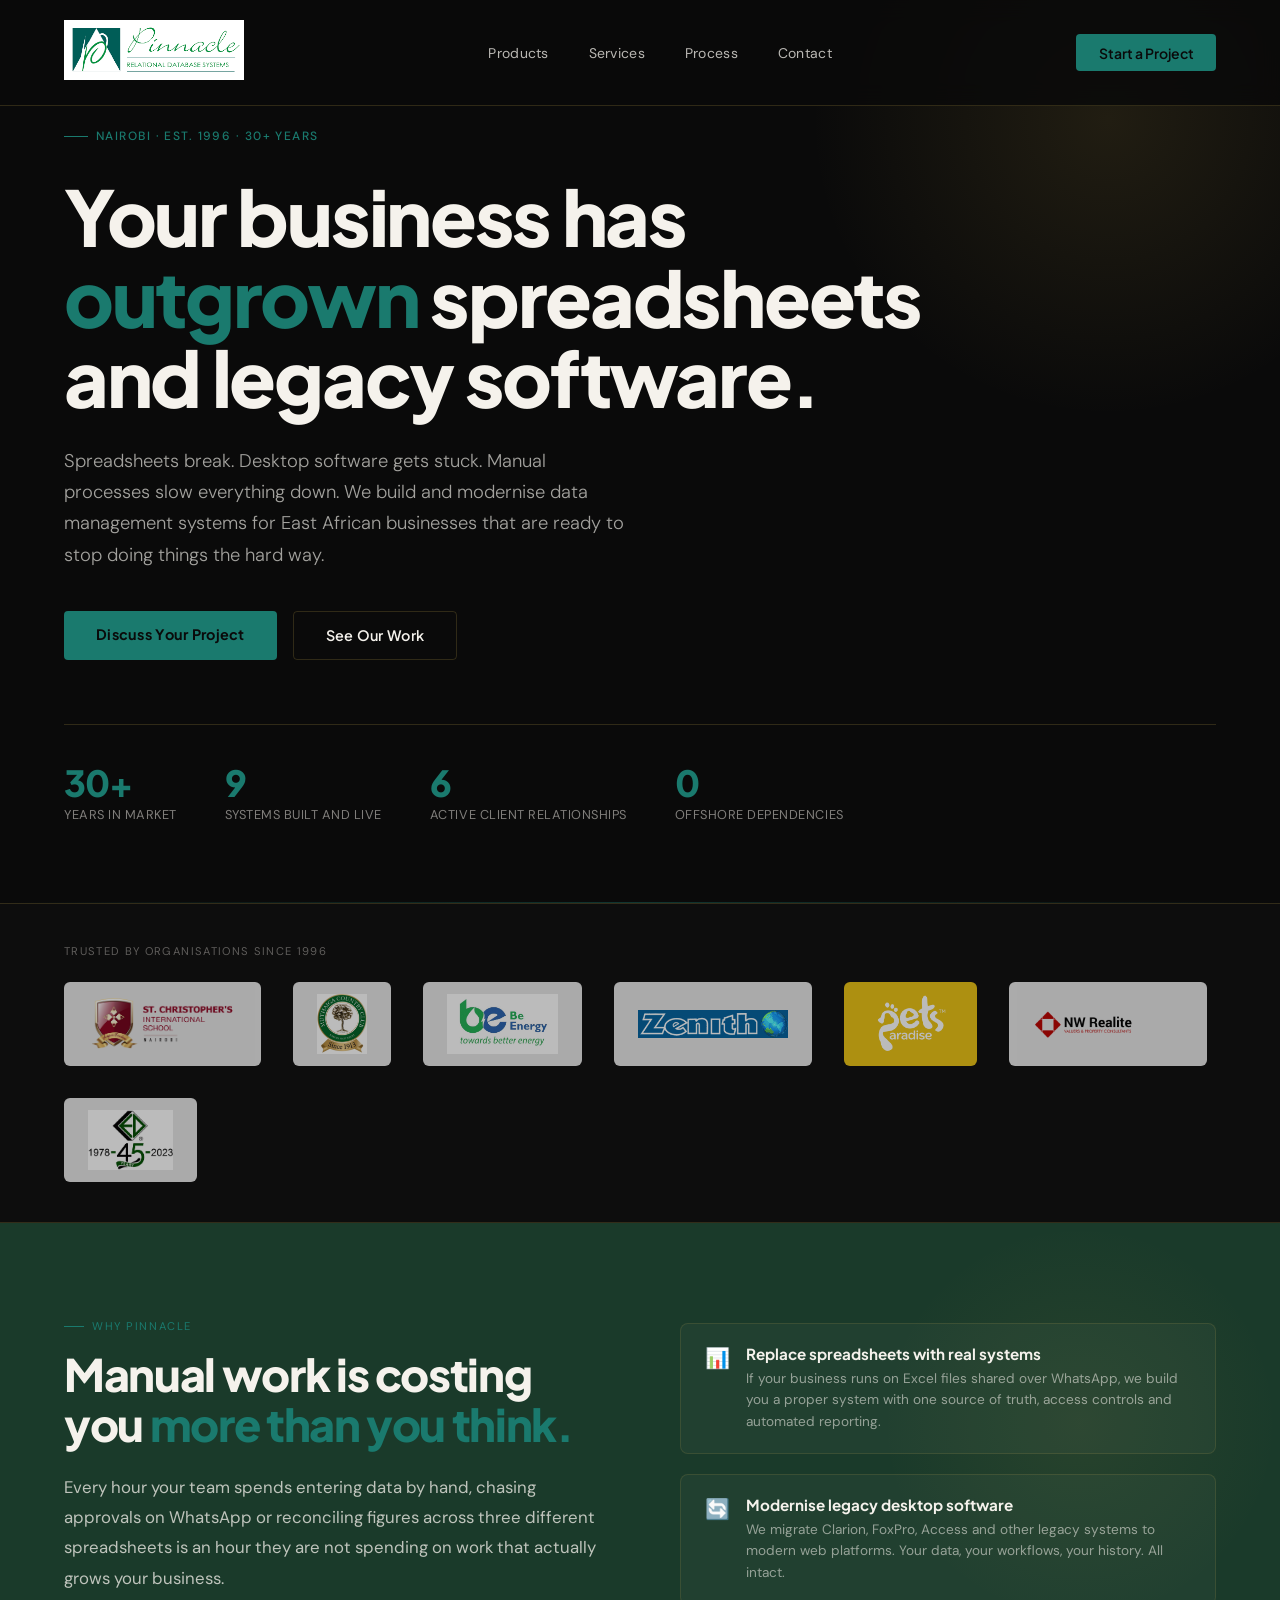
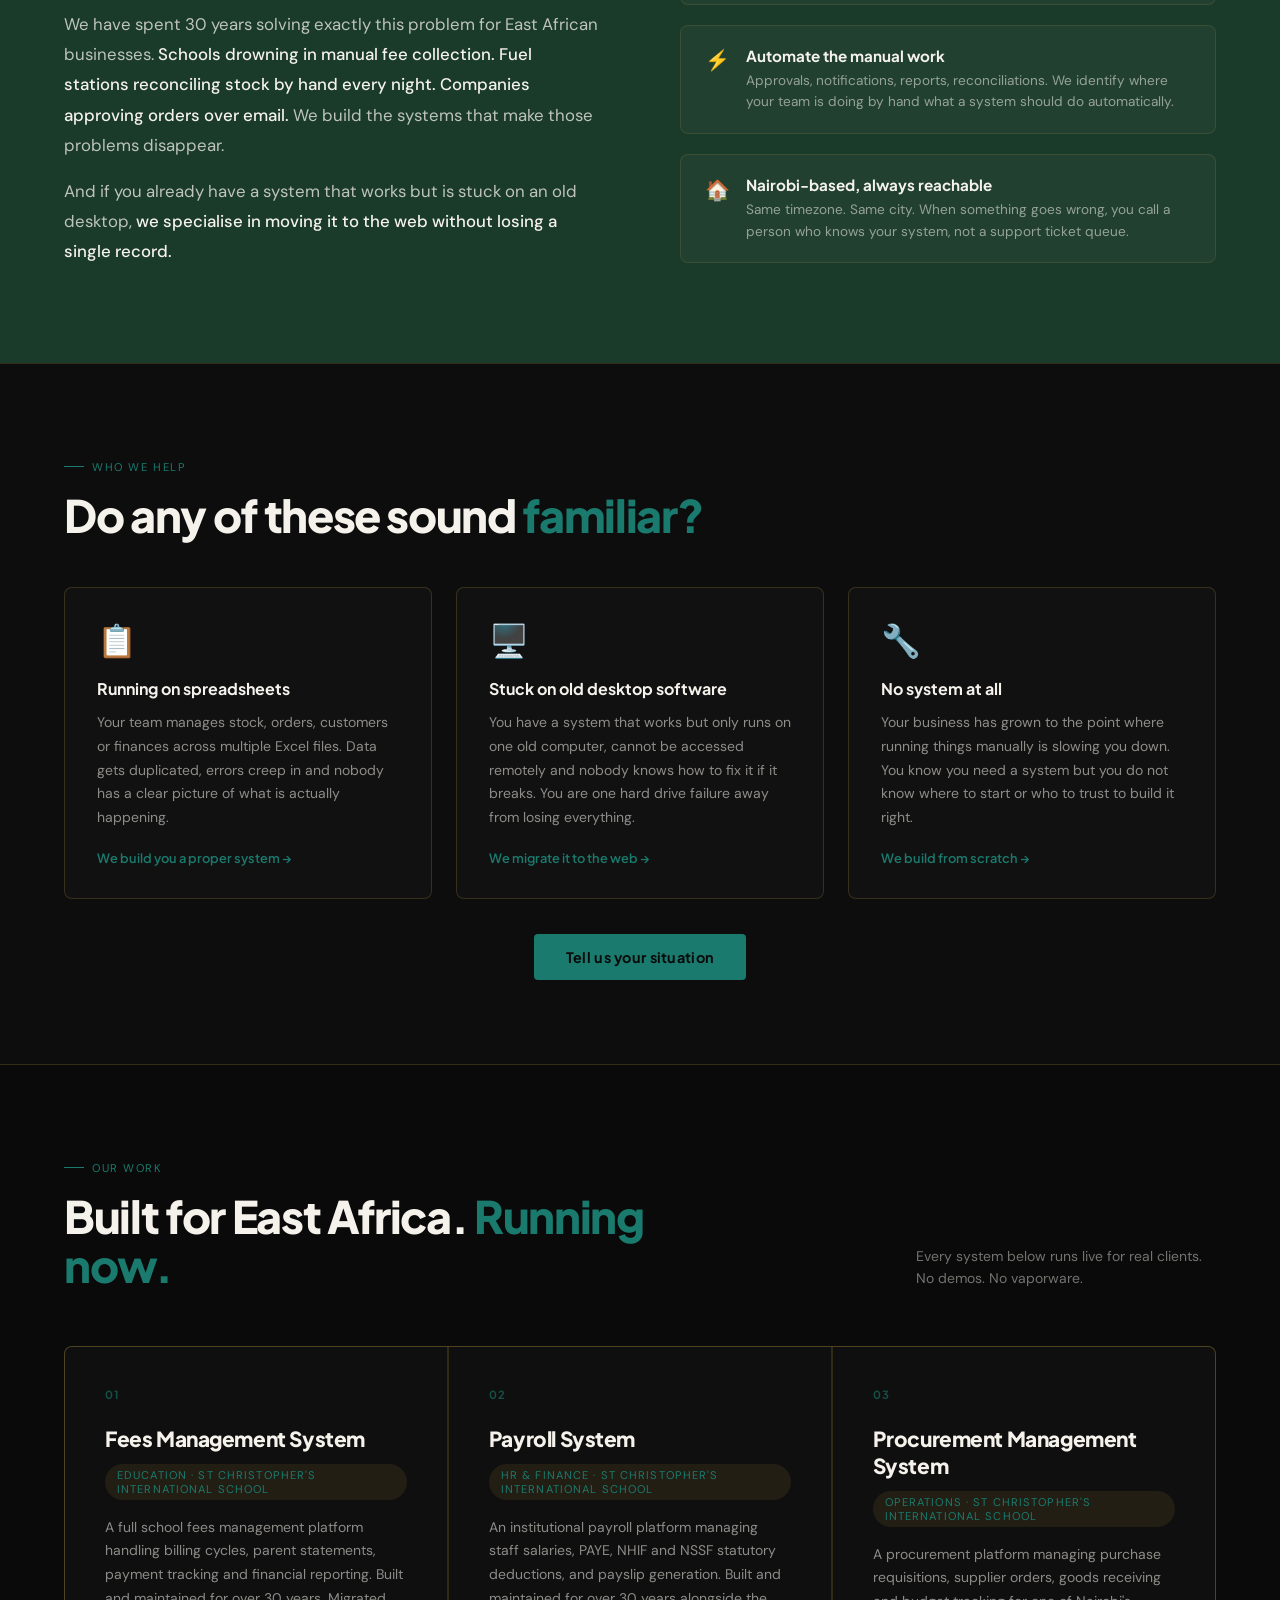
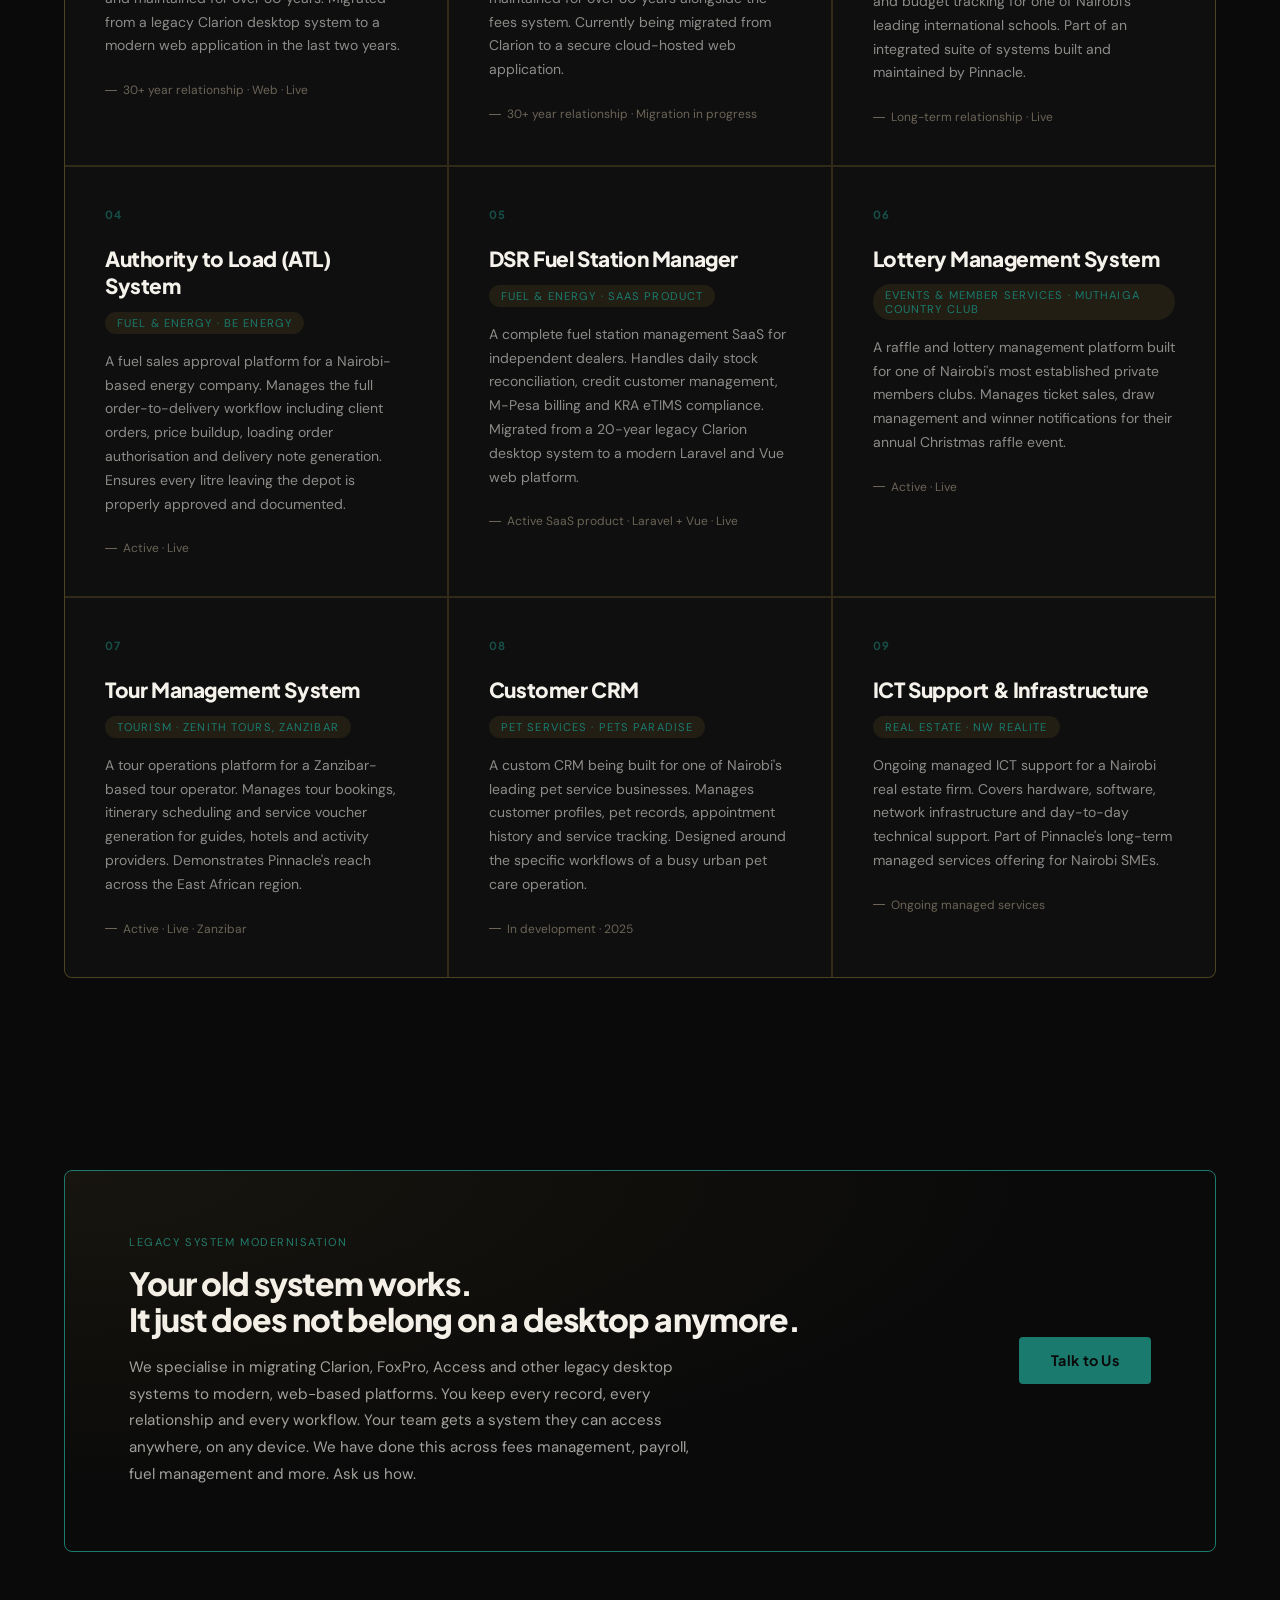
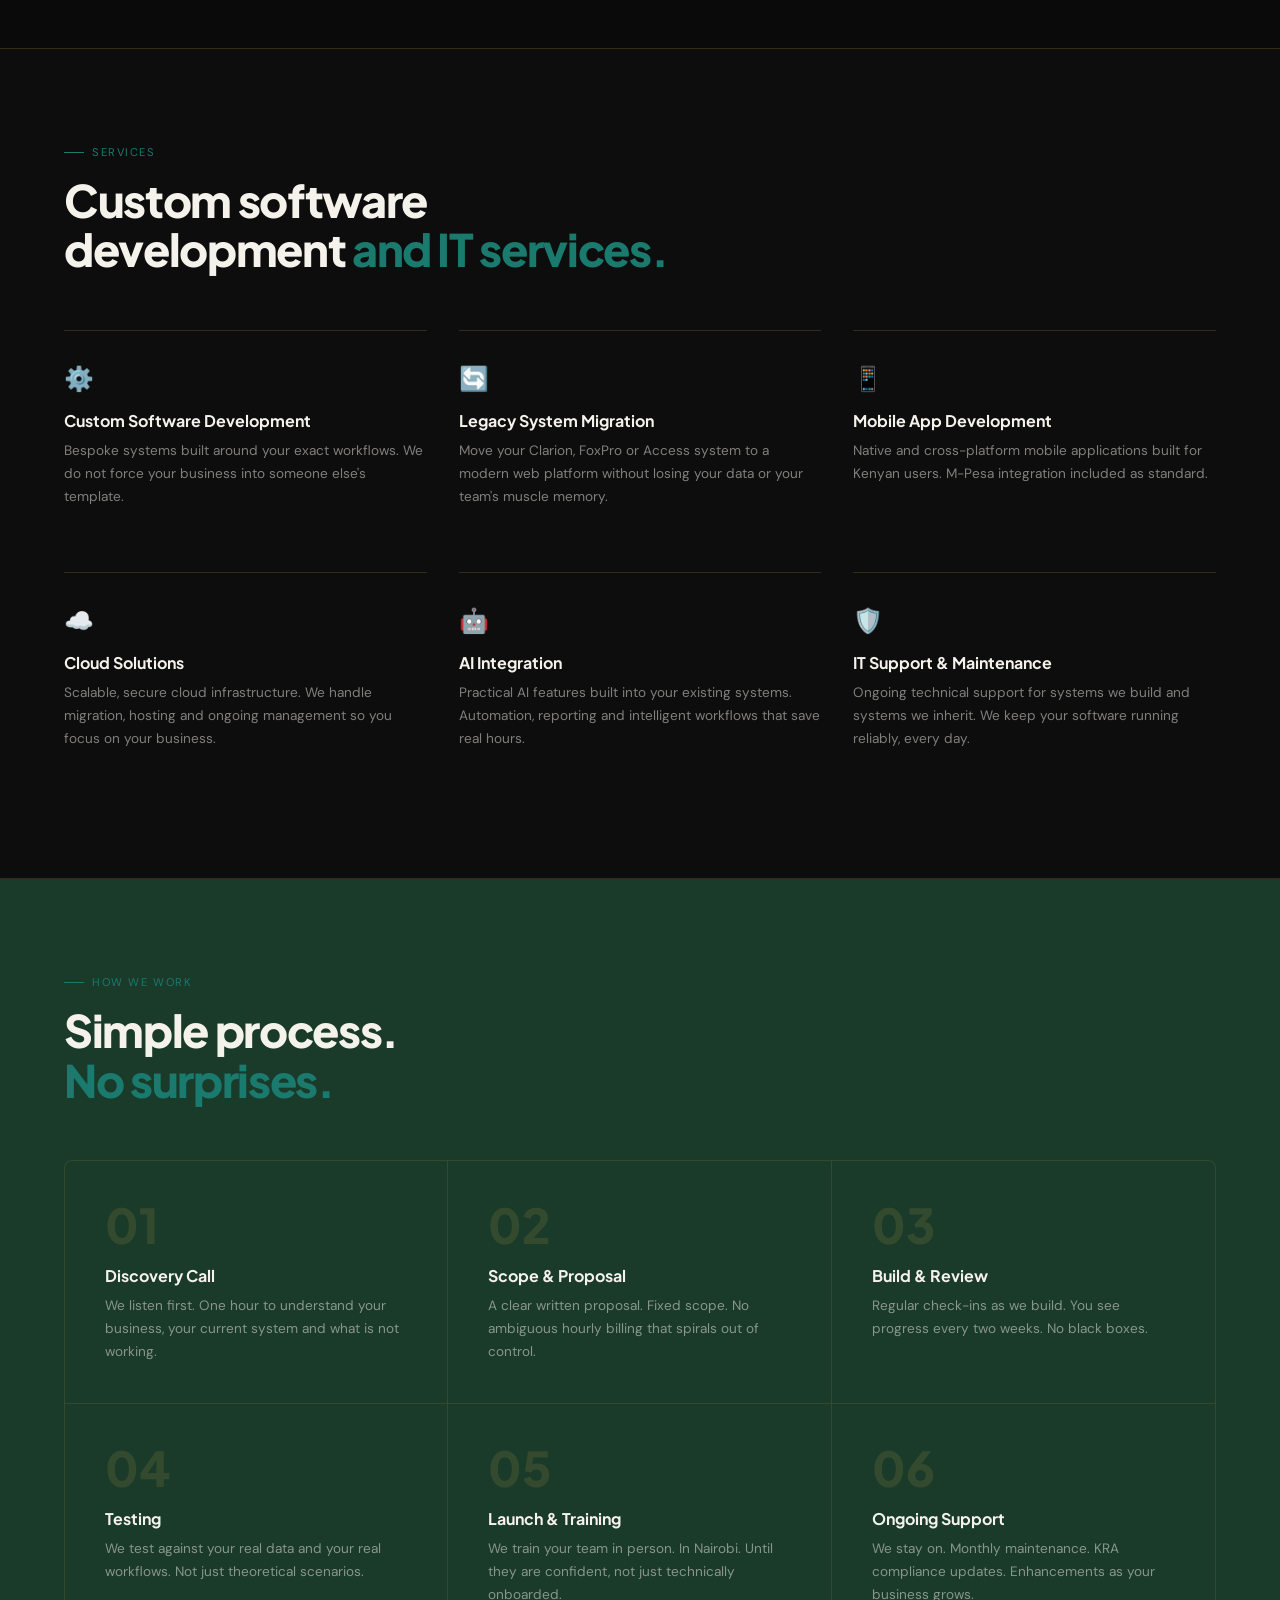
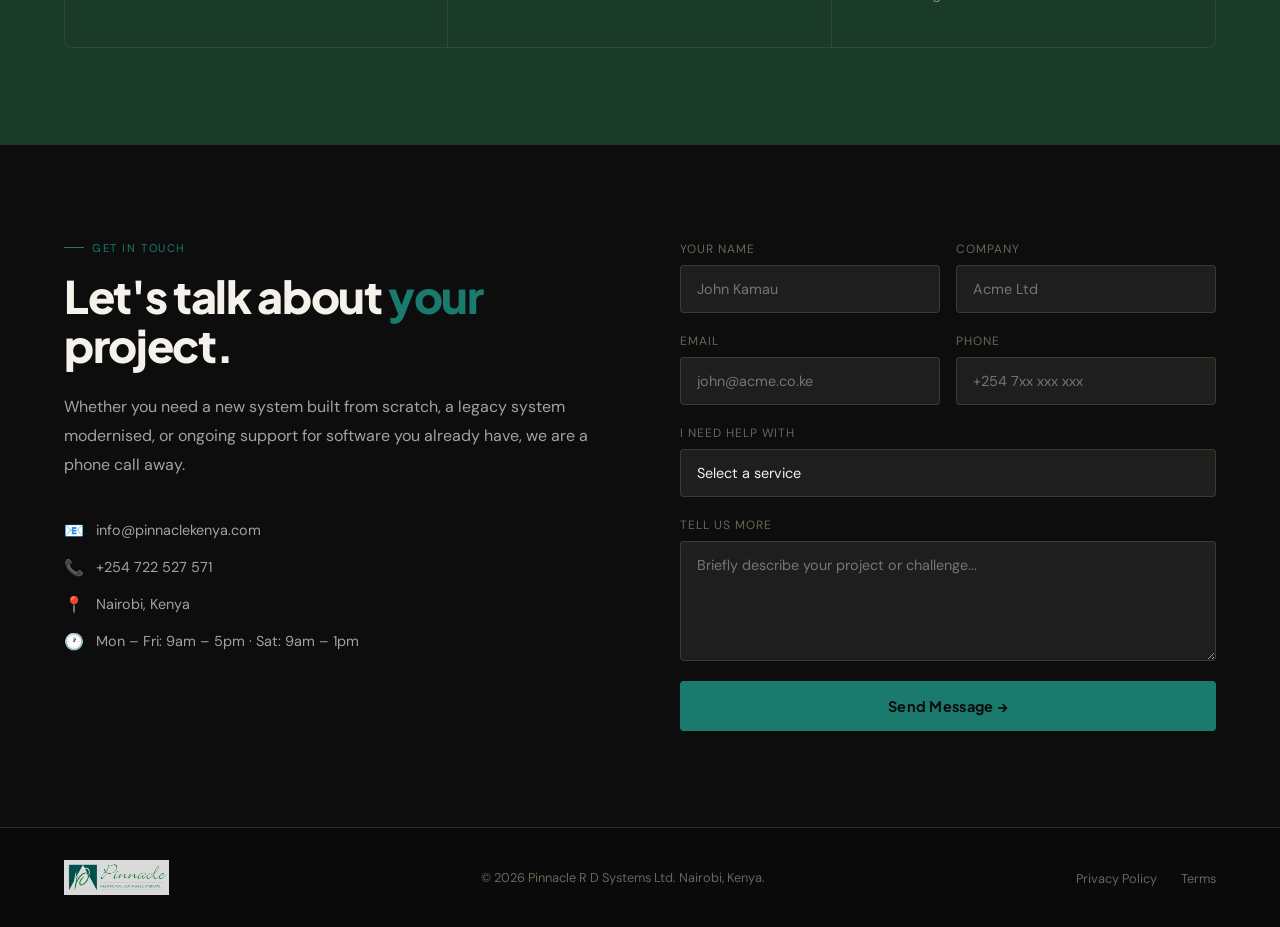
==== commit ac18f59c: "feat: SEO enhancements, responsive fixes, font system, design improvements" ====
--- a/index.html
+++ b/index.html
@@ -20,7 +20,7 @@
   <meta property="og:site_name" content="Pinnacle R D Systems Ltd" />
   <link rel="preconnect" href="https://fonts.googleapis.com" />
   <link rel="preconnect" href="https://fonts.gstatic.com" crossorigin />
-  <link href="https://fonts.googleapis.com/css2?family=Syne:wght@400;600;700;800&family=DM+Sans:ital,wght@0,300;0,400;0,500;1,300&display=swap" rel="stylesheet" />
+  <link href="https://fonts.googleapis.com/css2?family=Space+Grotesk:wght@400;500;600;700&family=Outfit:wght@400;500;600;700&family=Plus+Jakarta+Sans:wght@400;500;600;700;800&family=Bricolage+Grotesque:wght@400;500;600;700;800&family=Epilogue:wght@400;500;600;700;800&family=DM+Sans:ital,wght@0,300;0,400;0,500;1,300&display=swap" rel="stylesheet" />
   <script type="application/ld+json">
   {
     "@context": "https://schema.org",
@@ -148,6 +148,16 @@
   </script>
   <style>
     :root {
+      /* =============================================
+         DISPLAY FONT — change the value below to switch
+         'Space Grotesk'       geometric, distinctive
+         'Outfit'              cleaner, more neutral
+         'Plus Jakarta Sans'   warm, humanist, trust-building (current)
+         'Bricolage Grotesque' bold, editorial
+         'Epilogue'            sharp, premium, slightly condensed
+         ============================================= */
+      --font-display: 'Plus Jakarta Sans';
+
       --black: #0a0a0a;
       --white: #f5f2ec;
       --cream: #f0ebe0;
@@ -185,7 +195,7 @@
     }
 
     .nav-logo {
-      font-family: 'Syne', sans-serif;
+      font-family: var(--font-display), sans-serif;
       font-weight: 800;
       font-size: 1.4rem;
       color: var(--accent);
@@ -219,7 +229,7 @@
       font-size: 0.875rem;
       font-weight: 600;
       text-decoration: none;
-      font-family: 'Syne', sans-serif;
+      font-family: var(--font-display), sans-serif;
       transition: background 0.2s;
     }
 
@@ -280,7 +290,7 @@
     }
 
     .hero-headline {
-      font-family: 'Syne', sans-serif;
+      font-family: var(--font-display), sans-serif;
       font-size: clamp(3rem, 6vw, 5.5rem);
       font-weight: 800;
       line-height: 1.05;
@@ -319,7 +329,7 @@
       color: var(--black);
       padding: 0.9rem 2rem;
       border-radius: 4px;
-      font-family: 'Syne', sans-serif;
+      font-family: var(--font-display), sans-serif;
       font-weight: 700;
       font-size: 0.9rem;
       text-decoration: none;
@@ -334,7 +344,7 @@
       color: var(--white);
       padding: 0.9rem 2rem;
       border-radius: 4px;
-      font-family: 'Syne', sans-serif;
+      font-family: var(--font-display), sans-serif;
       font-weight: 600;
       font-size: 0.9rem;
       text-decoration: none;
@@ -355,7 +365,7 @@
     }
 
     .stat-number {
-      font-family: 'Syne', sans-serif;
+      font-family: var(--font-display), sans-serif;
       font-size: 2.25rem;
       font-weight: 800;
       color: var(--accent);
@@ -440,7 +450,7 @@
     }
 
     .section-headline {
-      font-family: 'Syne', sans-serif;
+      font-family: var(--font-display), sans-serif;
       font-size: clamp(2rem, 3.5vw, 3rem);
       font-weight: 800;
       letter-spacing: -0.03em;
@@ -518,7 +528,7 @@
     }
 
     .point-title {
-      font-family: 'Syne', sans-serif;
+      font-family: var(--font-display), sans-serif;
       font-weight: 700;
       font-size: 0.95rem;
       margin-bottom: 0.3rem;
@@ -577,7 +587,7 @@
     .product-card:hover::before { transform: scaleX(1); }
 
     .product-number {
-      font-family: 'Syne', sans-serif;
+      font-family: var(--font-display), sans-serif;
       font-size: 0.7rem;
       font-weight: 700;
       color: var(--accent);
@@ -587,7 +597,7 @@
     }
 
     .product-name {
-      font-family: 'Syne', sans-serif;
+      font-family: var(--font-display), sans-serif;
       font-size: 1.3rem;
       font-weight: 800;
       letter-spacing: -0.02em;
@@ -656,7 +666,7 @@
     }
 
     .service-name {
-      font-family: 'Syne', sans-serif;
+      font-family: var(--font-display), sans-serif;
       font-weight: 700;
       font-size: 1rem;
       margin-bottom: 0.5rem;
@@ -694,7 +704,7 @@
     .process-step:nth-last-child(-n+3) { border-bottom: none; }
 
     .step-num {
-      font-family: 'Syne', sans-serif;
+      font-family: var(--font-display), sans-serif;
       font-size: 3rem;
       font-weight: 800;
       color: rgba(200,168,75,0.15);
@@ -703,7 +713,7 @@
     }
 
     .step-title {
-      font-family: 'Syne', sans-serif;
+      font-family: var(--font-display), sans-serif;
       font-weight: 700;
       font-size: 1rem;
       margin-bottom: 0.5rem;
@@ -750,7 +760,7 @@
     }
 
     .callout-headline {
-      font-family: 'Syne', sans-serif;
+      font-family: var(--font-display), sans-serif;
       font-size: clamp(1.75rem, 2.5vw, 2.25rem);
       font-weight: 800;
       letter-spacing: -0.03em;
@@ -881,7 +891,7 @@
       border: none;
       padding: 1rem 2rem;
       border-radius: 4px;
-      font-family: 'Syne', sans-serif;
+      font-family: var(--font-display), sans-serif;
       font-weight: 700;
       font-size: 0.9rem;
       cursor: pointer;
@@ -907,7 +917,7 @@
     }
 
     .footer-logo {
-      font-family: 'Syne', sans-serif;
+      font-family: var(--font-display), sans-serif;
       font-weight: 800;
       font-size: 1.1rem;
       color: var(--accent);
@@ -967,7 +977,7 @@
     .wh-card-emoji { font-size: 2rem; margin-bottom: 1rem; }
 
     .wh-card-title {
-      font-family: 'Syne', sans-serif;
+      font-family: var(--font-display), sans-serif;
       font-weight: 700;
       font-size: 1rem;
       margin-bottom: 0.75rem;
@@ -983,7 +993,7 @@
       margin-top: 1.25rem;
       font-size: 0.8rem;
       color: var(--accent);
-      font-family: 'Syne', sans-serif;
+      font-family: var(--font-display), sans-serif;
       font-weight: 600;
     }
 
@@ -1025,8 +1035,10 @@
     .menu-toggle[aria-expanded="true"] .hamburger::after { transform: rotate(-45deg) translate(5px, -5px); }
 
     /* RESPONSIVE */
+    /* TABLET + MOBILE (≤900px) */
     @media (max-width: 900px) {
       nav { padding: 1rem 1.5rem; }
+      .nav-cta { display: none; }
       .menu-toggle { display: flex; align-items: center; }
       .nav-links {
         display: none;
@@ -1044,22 +1056,43 @@
       .nav-links.open { display: flex; }
       section { padding: 4rem 1.5rem; }
       .hero { padding: 7rem 1.5rem 4rem; min-height: auto; }
-      .hero-stats { gap: 2rem; flex-wrap: wrap; }
+      .hero-headline br { display: none; }
+      .hero-stats { gap: 1.5rem; flex-wrap: wrap; }
       .trust-bar { padding: 2rem 1.5rem; }
+      .trust-clients { gap: 1rem; }
       .positioning-grid { grid-template-columns: 1fr; gap: 2.5rem; }
       .products-grid { grid-template-columns: 1fr; }
       .services-grid { grid-template-columns: 1fr 1fr; }
-      @media (max-width: 480px) {
-        .services-grid { grid-template-columns: 1fr; }
-      }
       .wh-grid { grid-template-columns: 1fr; }
-      .process-steps { grid-template-columns: 1fr; }
+      .process-steps { grid-template-columns: 1fr 1fr; }
       .process-step { border-right: none; }
       .callout-box { grid-template-columns: 1fr; padding: 2rem; }
       .contact-grid { grid-template-columns: 1fr; gap: 2.5rem; }
       .form-row { grid-template-columns: 1fr; }
       .migration-callout { padding: 4rem 1.5rem; }
       footer { padding: 1.5rem; flex-direction: column; text-align: center; }
+    }
+
+    /* MID PHONES (≤600px) */
+    @media (max-width: 600px) {
+      section { padding: 3.5rem 1.25rem; }
+      .hero { padding: 6rem 1.25rem 3rem; }
+      .migration-callout { padding: 3rem 1.25rem; }
+      .hero-stats { gap: 1.25rem; }
+      .stat-number { font-size: 1.8rem; }
+      .process-steps { grid-template-columns: 1fr; }
+      .products-grid { grid-template-columns: 1fr; }
+    }
+
+    /* SMALL PHONES (≤480px) */
+    @media (max-width: 480px) {
+      section { padding: 3rem 1rem; }
+      .hero { padding: 5.5rem 1rem 2.5rem; }
+      .migration-callout { padding: 2.5rem 1rem; }
+      .services-grid { grid-template-columns: 1fr; }
+      .hero-stats { flex-direction: column; gap: 1rem; padding-top: 1.5rem; margin-top: 2.5rem; }
+      .trust-clients { justify-content: center; }
+      footer { padding: 1.25rem 1rem; }
     }
 
     /* SCROLL ANIMATIONS */
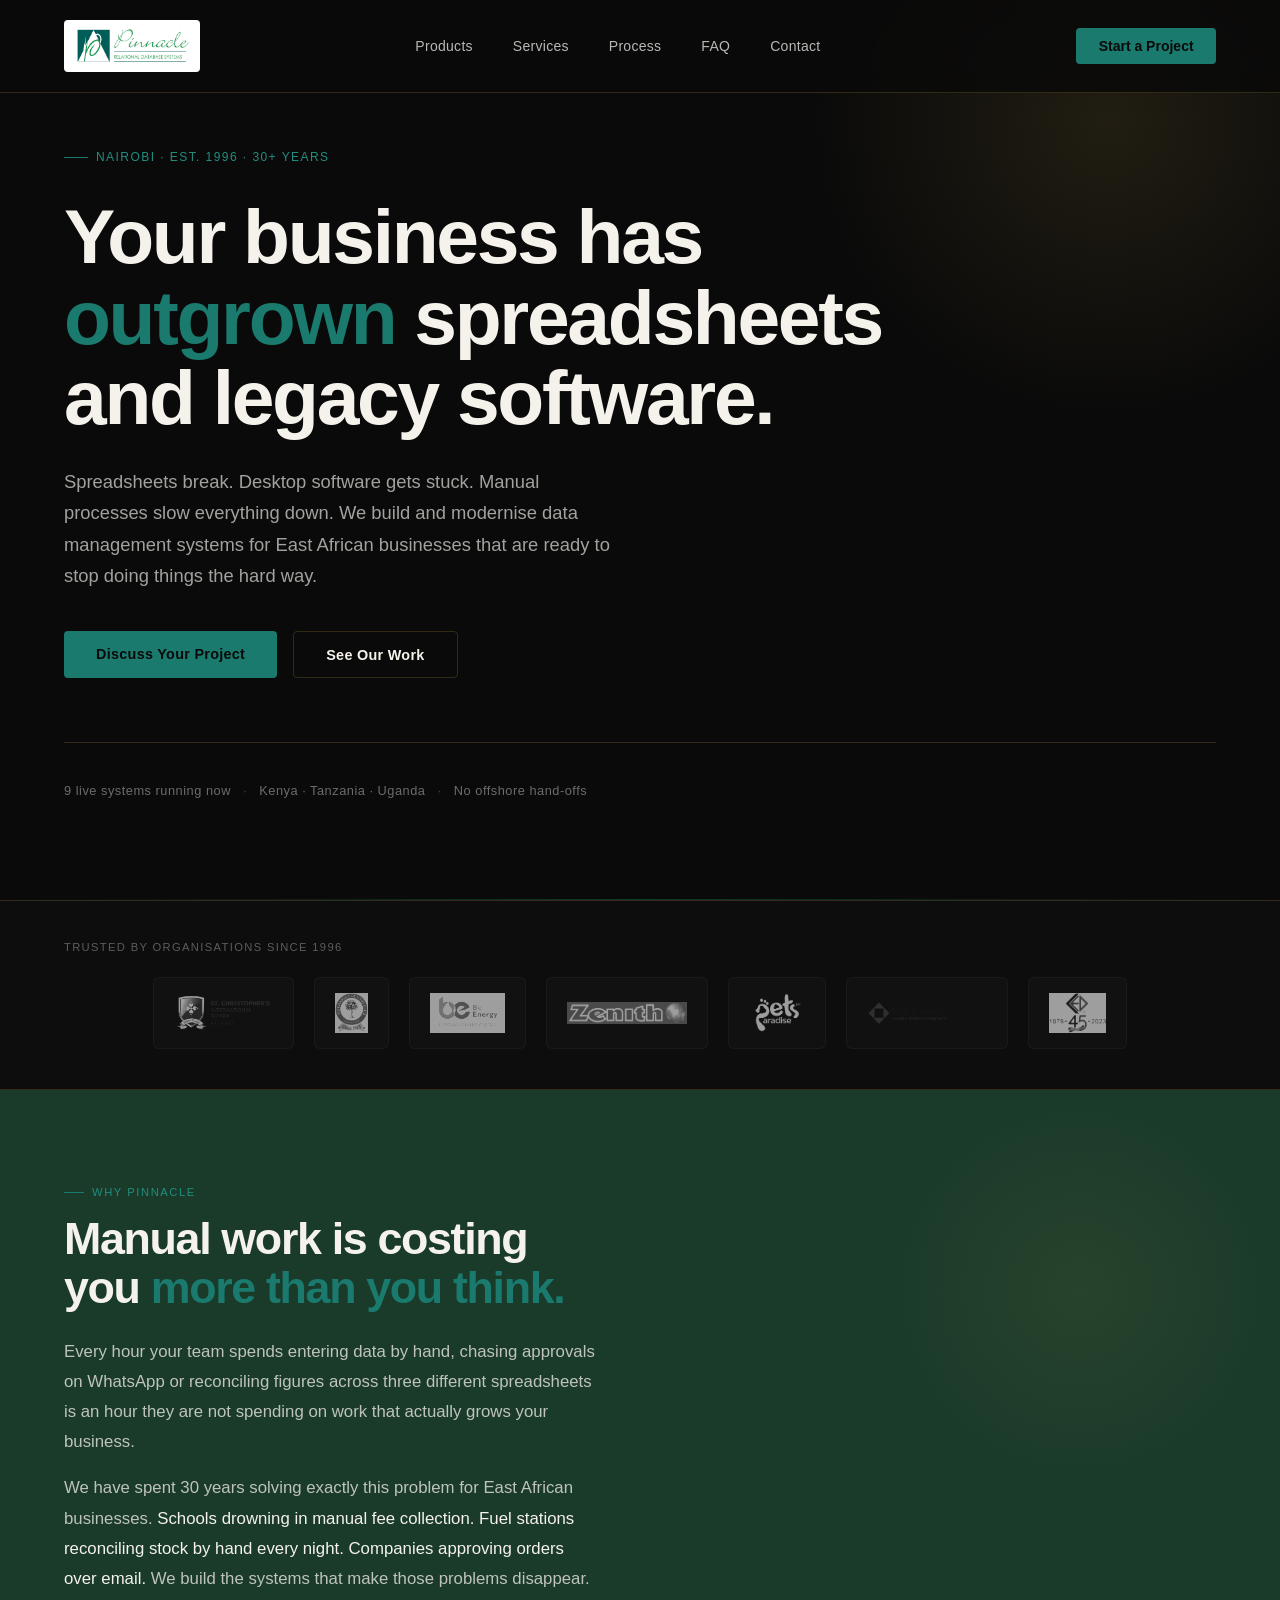
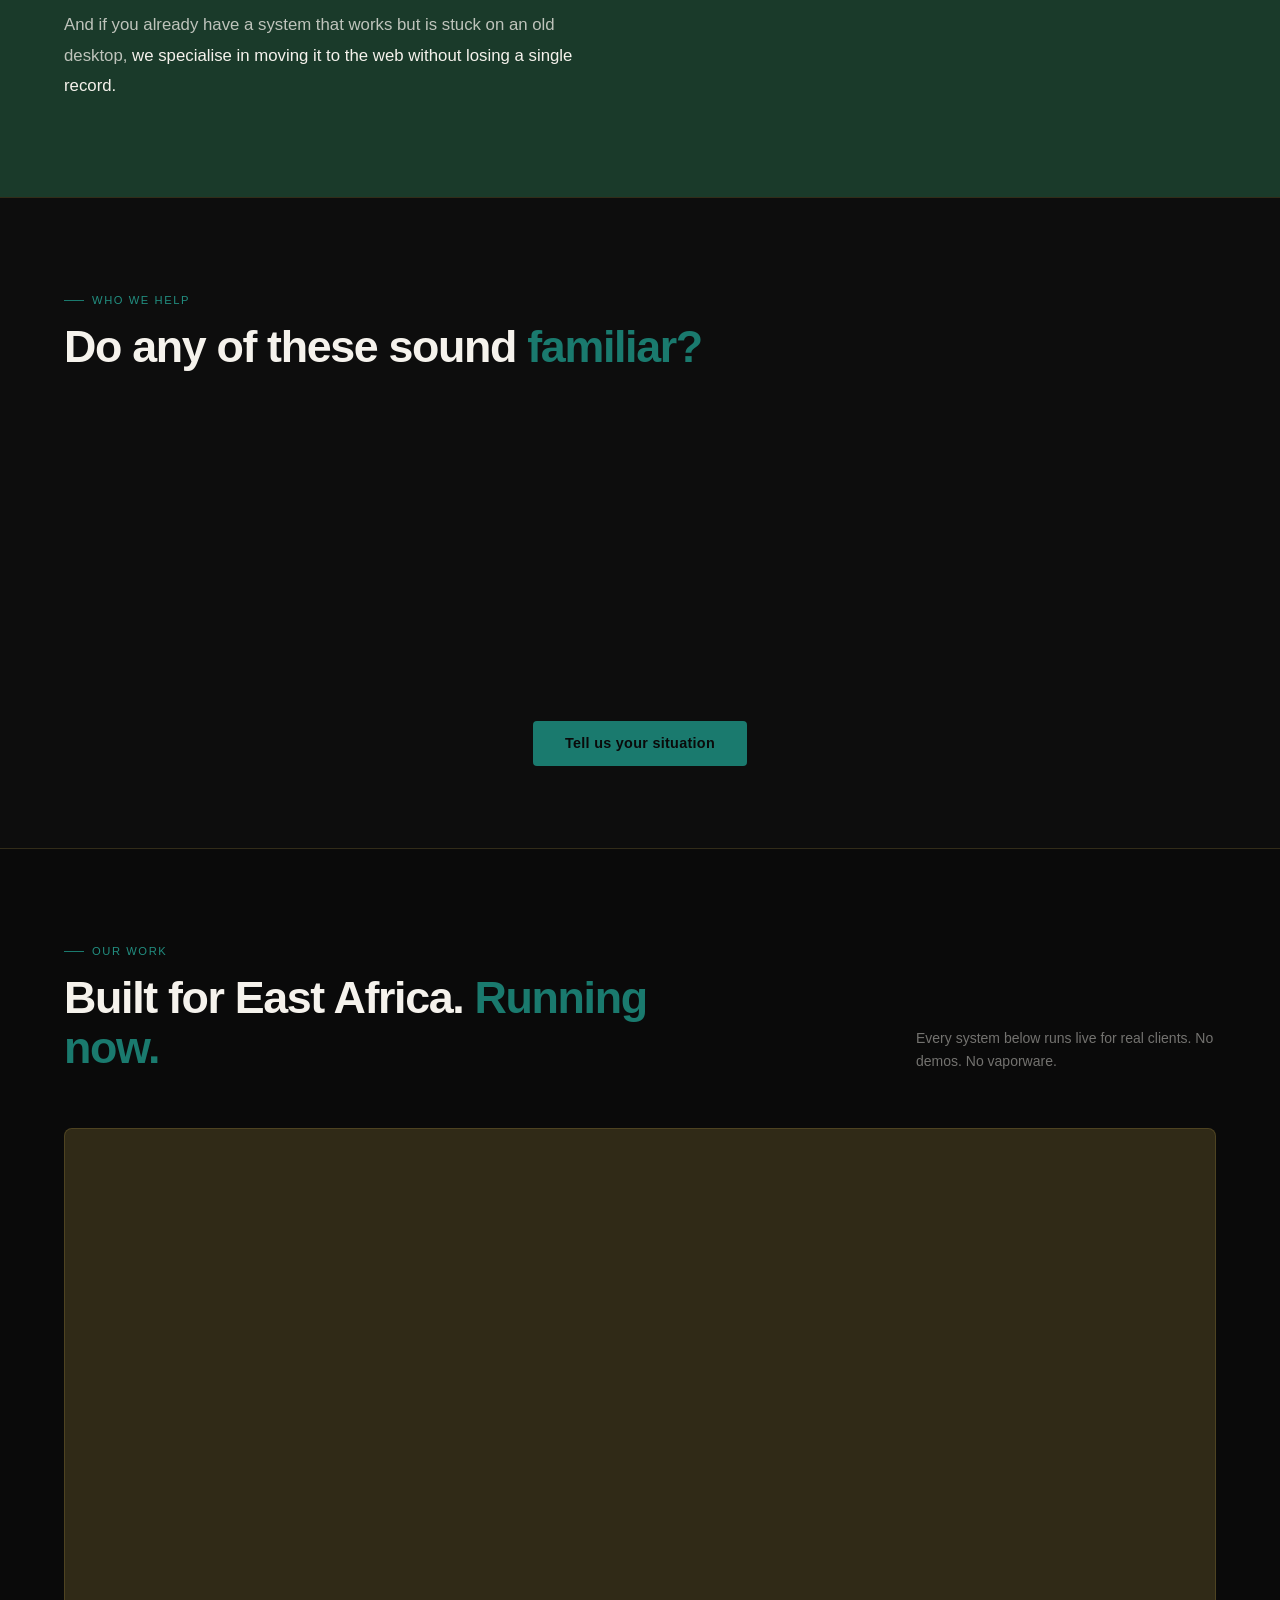
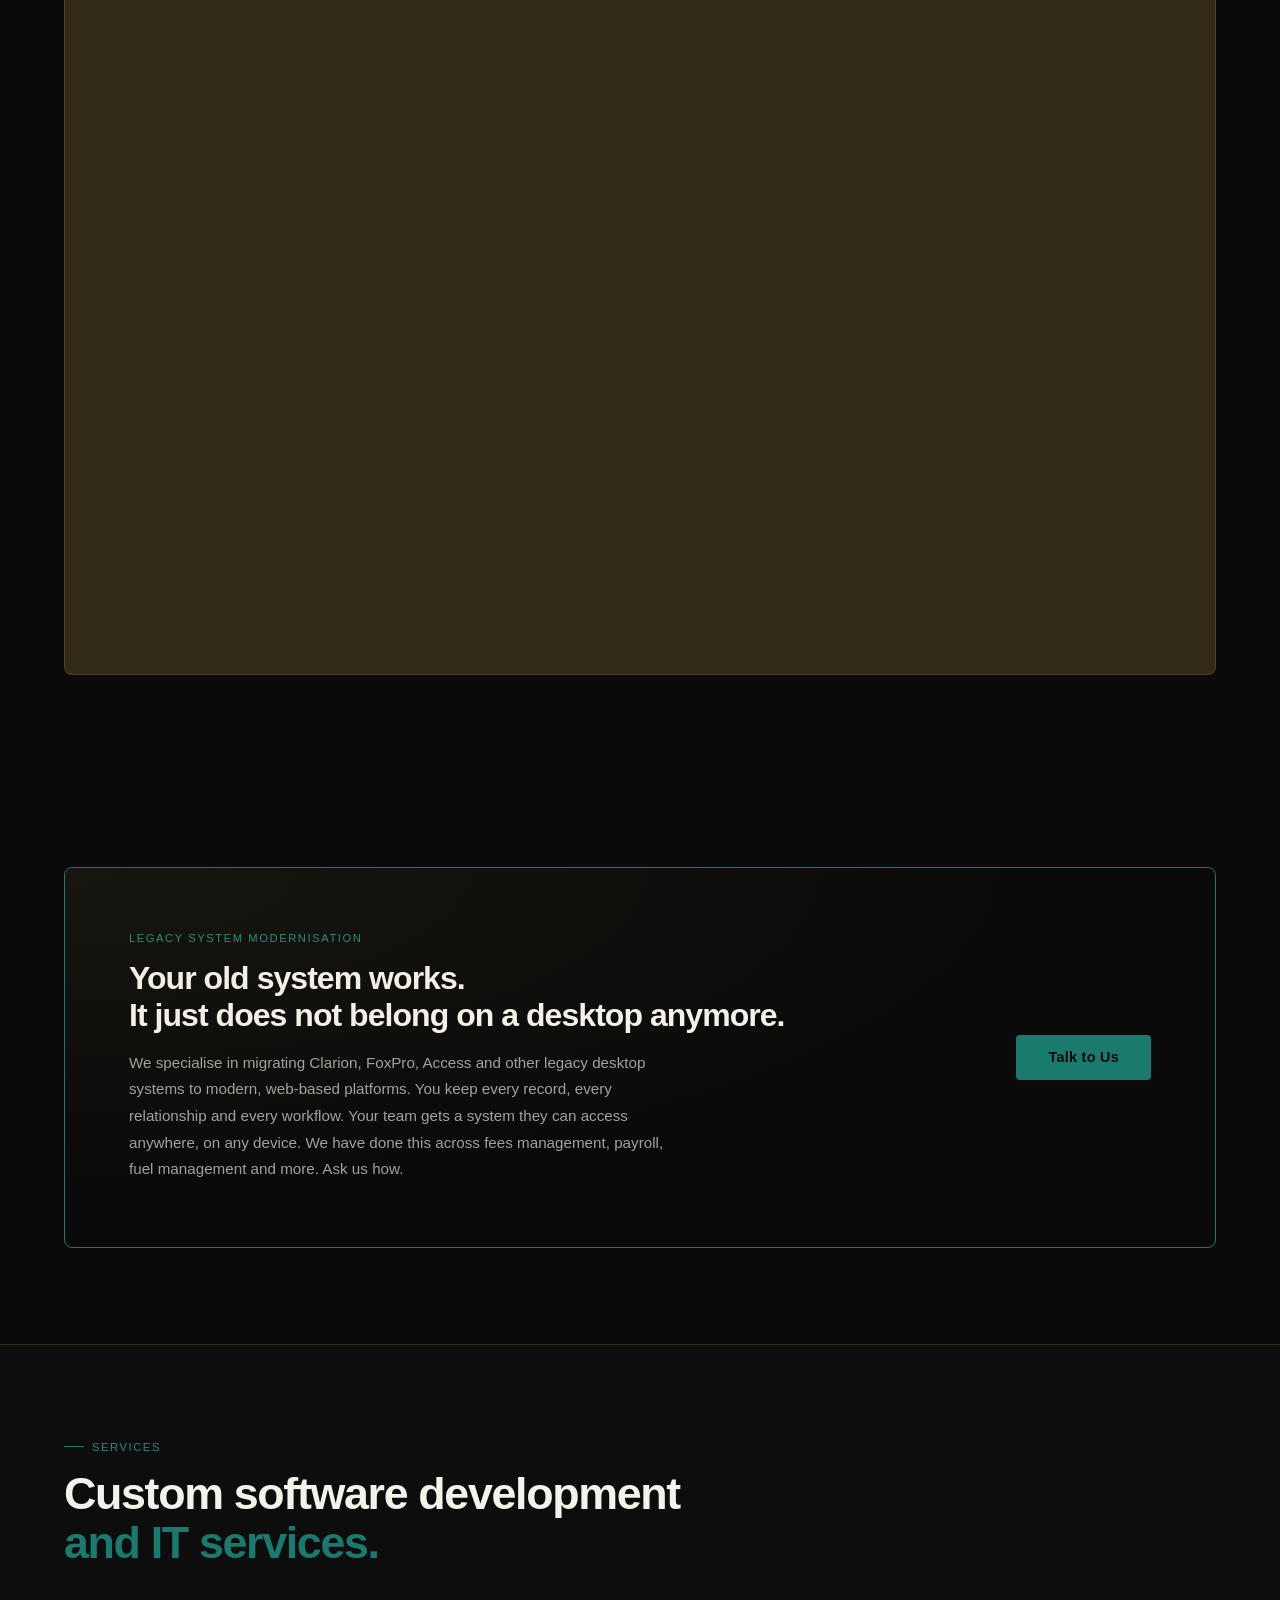
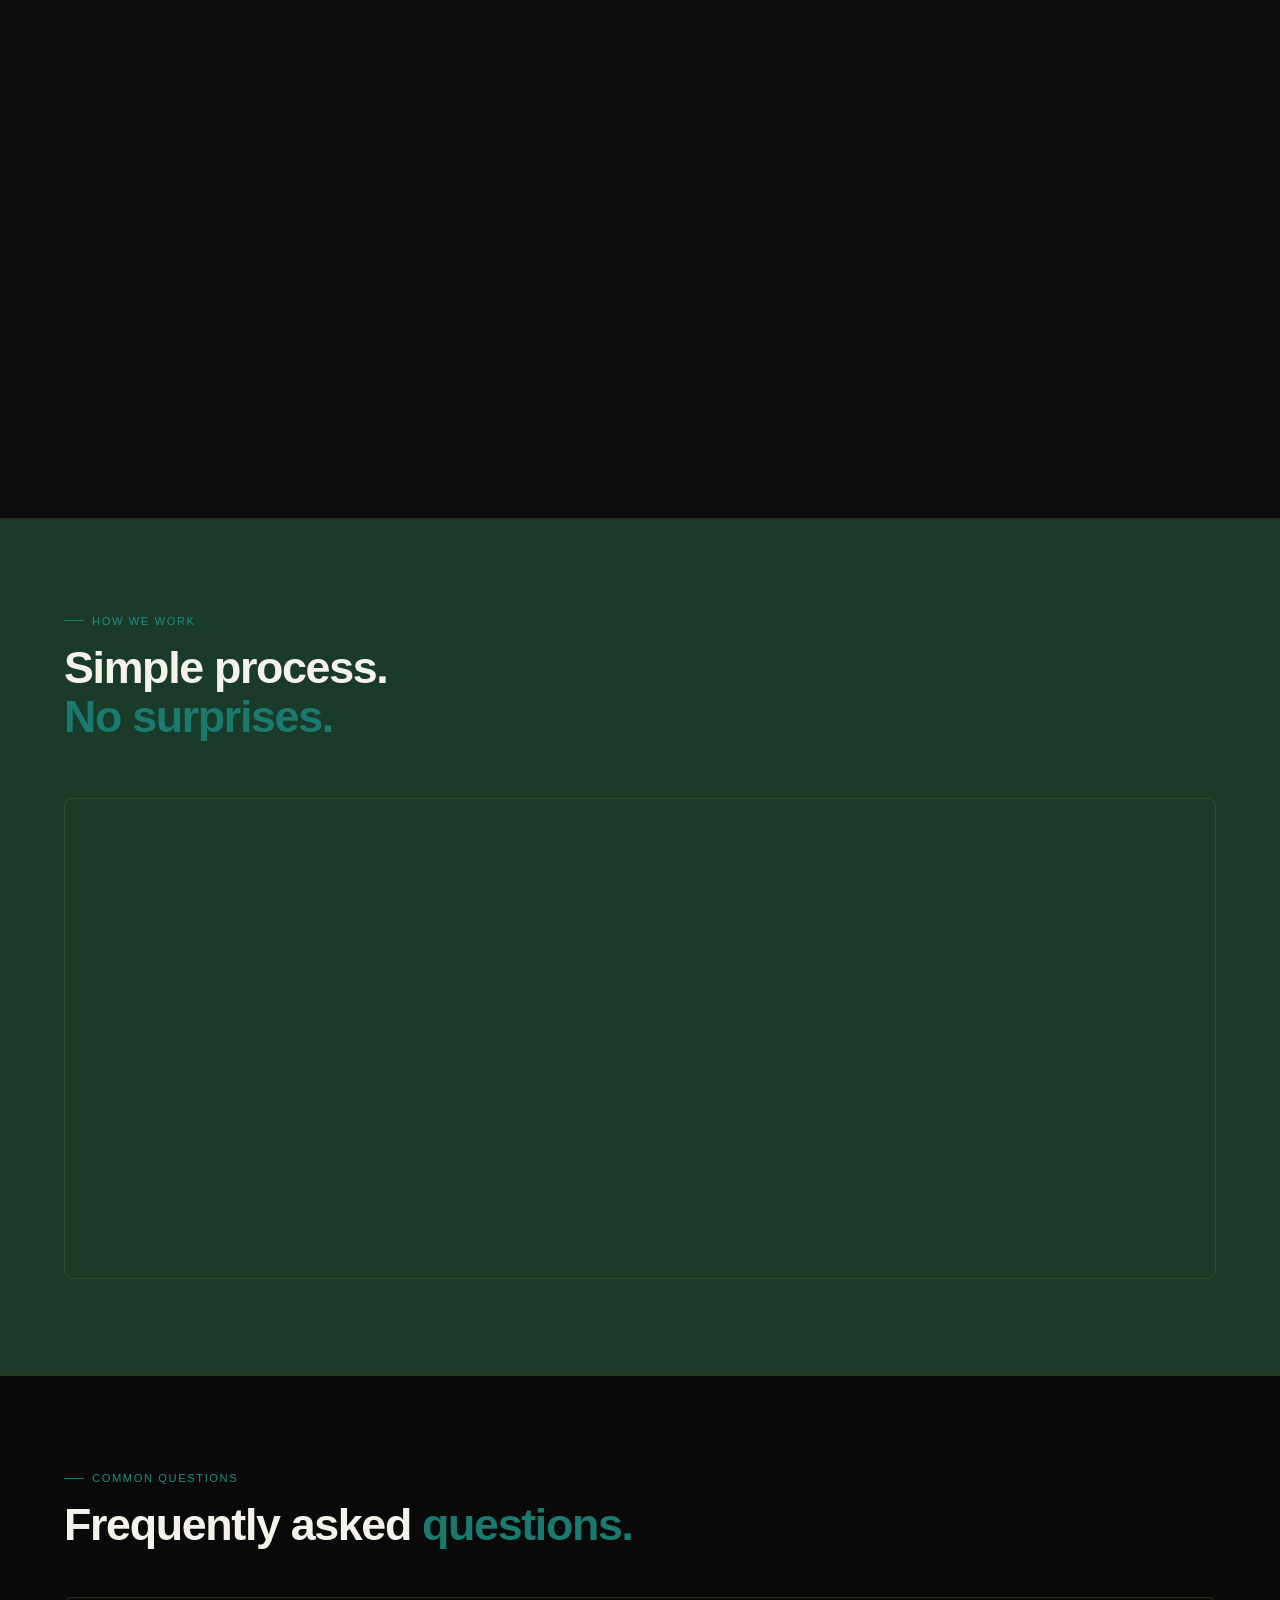
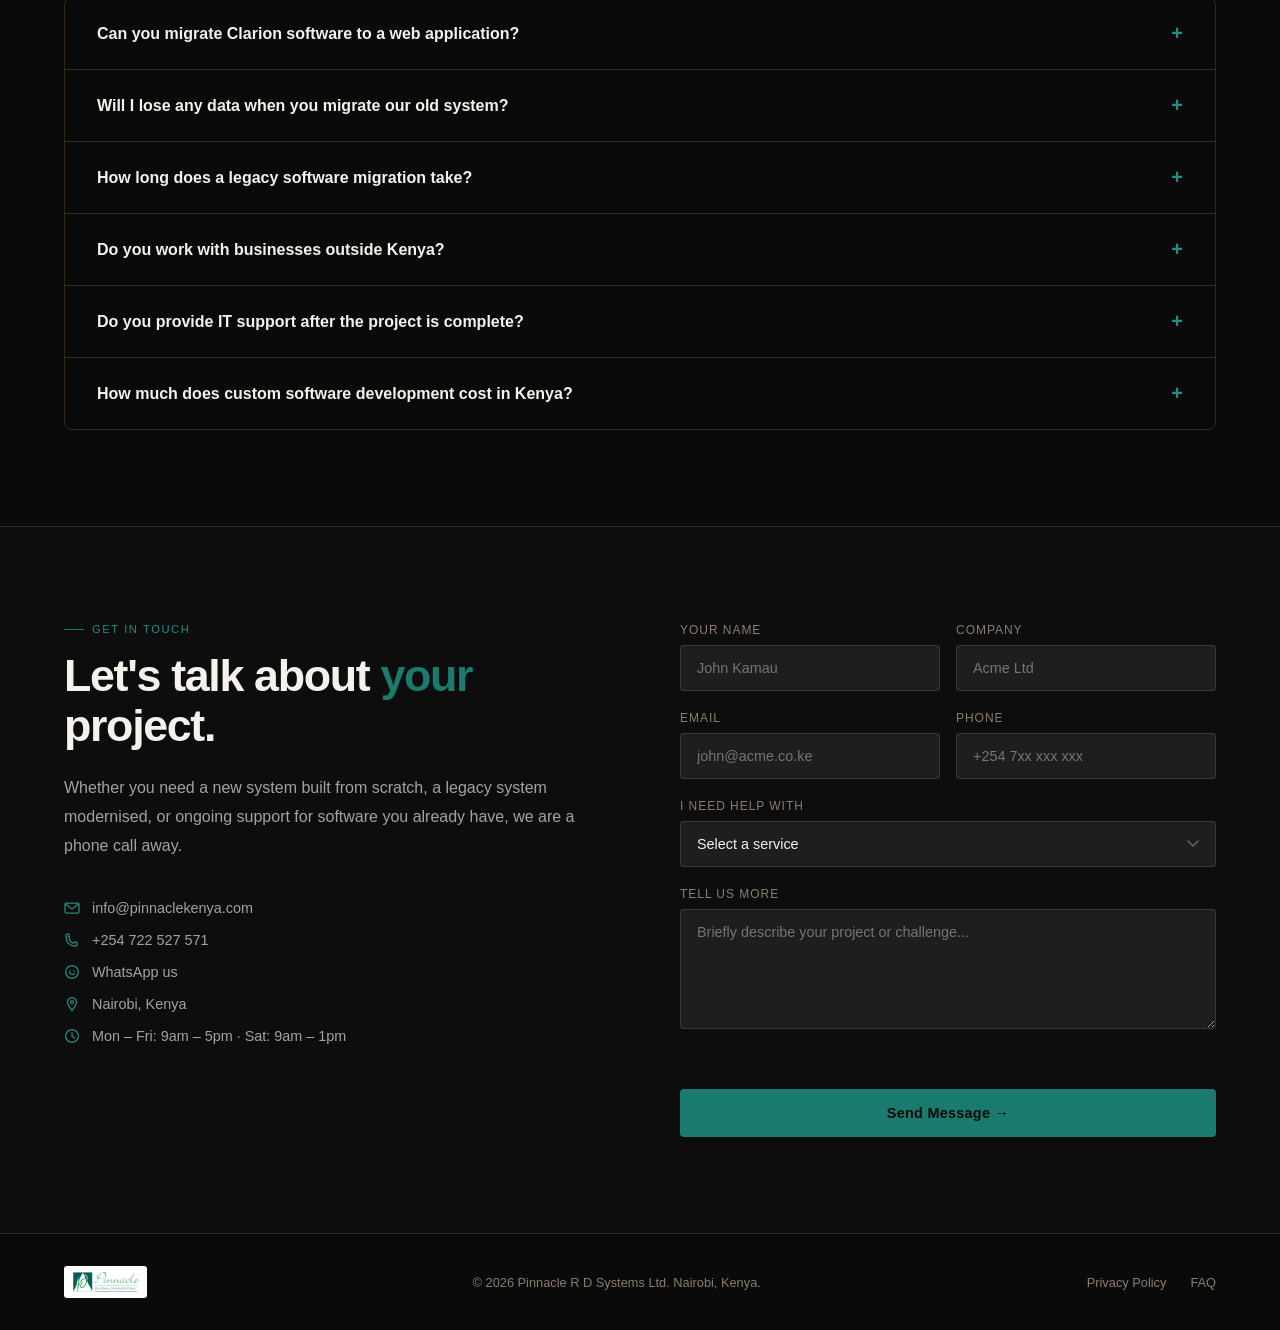
==== commit 48acca04: "feat: trust bar — dark unified logo tiles, grayscale-to-color hover treatment" ====
--- a/index.html
+++ b/index.html
@@ -3,13 +3,15 @@
 <head>
   <meta charset="UTF-8" />
   <meta name="viewport" content="width=device-width, initial-scale=1.0" />
+  <meta name="referrer" content="strict-origin-when-cross-origin" />
+  <meta http-equiv="Content-Security-Policy" content="default-src 'self'; img-src 'self' https: data:; style-src 'self' https://fonts.googleapis.com 'unsafe-inline'; font-src https://fonts.gstatic.com; script-src 'self' 'unsafe-inline'; connect-src 'self' https://formspree.io; form-action https://formspree.io; base-uri 'self'; object-src 'none'; upgrade-insecure-requests" />
+  <meta http-equiv="Permissions-Policy" content="camera=(), microphone=(), geolocation=(), payment=()" />
   <meta name="description" content="East African custom software company. We build and modernise data management systems, migrate Clarion/FoxPro/Access to the web, and provide IT support. Est. 1996." />
   <meta property="og:title" content="Pinnacle | Software Built for Kenyan Business" />
   <meta property="og:description" content="We build and modernise data management systems for East African businesses. Clarion, FoxPro and Access migration specialists." />
   <meta property="og:url" content="https://pinnaclekenya.com" />
   <meta property="og:type" content="website" />
-  <link rel="icon" type="image/png" sizes="32x32" href="images/favicon-32x32.png" />
-  <link rel="icon" type="image/png" sizes="16x16" href="images/favicon-16x16.png" />
+  <link rel="icon" type="image/png" href="images/PinnacleNew.png" />
   <title>Pinnacle | Custom Software &amp; Legacy Migration · East Africa</title>
   <link rel="canonical" href="https://pinnaclekenya.com/" />
   <meta name="twitter:card" content="summary_large_image" />
@@ -17,10 +19,11 @@
   <meta name="twitter:description" content="We build and modernise data management systems for East African businesses. Clarion, FoxPro and Access migration specialists. 30+ years." />
   <meta name="twitter:image" content="https://pinnaclekenya.com/images/PinnacleNew.png" />
   <meta property="og:image" content="https://pinnaclekenya.com/images/PinnacleNew.png" />
+  <meta property="og:image:alt" content="Pinnacle R D Systems — Custom Software for East Africa" />
   <meta property="og:site_name" content="Pinnacle R D Systems Ltd" />
   <link rel="preconnect" href="https://fonts.googleapis.com" />
   <link rel="preconnect" href="https://fonts.gstatic.com" crossorigin />
-  <link href="https://fonts.googleapis.com/css2?family=Space+Grotesk:wght@400;500;600;700&family=Outfit:wght@400;500;600;700&family=Plus+Jakarta+Sans:wght@400;500;600;700;800&family=Bricolage+Grotesque:wght@400;500;600;700;800&family=Epilogue:wght@400;500;600;700;800&family=DM+Sans:ital,wght@0,300;0,400;0,500;1,300&display=swap" rel="stylesheet" />
+  <link href="https://fonts.googleapis.com/css2?family=Plus+Jakarta+Sans:wght@400;500;600;700;800&family=DM+Sans:ital,wght@0,300;0,400;0,500;1,300&display=swap" rel="stylesheet" />
   <script type="application/ld+json">
   {
     "@context": "https://schema.org",
@@ -68,7 +71,6 @@
       "contactType": "customer service",
       "availableLanguage": "en"
     },
-    "sameAs": [],
     "hasOfferCatalog": {
       "@type": "OfferCatalog",
       "name": "Software Services",
@@ -146,1001 +148,22 @@
     ]
   }
   </script>
-  <style>
-    :root {
-      /* =============================================
-         DISPLAY FONT — change the value below to switch
-         'Space Grotesk'       geometric, distinctive
-         'Outfit'              cleaner, more neutral
-         'Plus Jakarta Sans'   warm, humanist, trust-building (current)
-         'Bricolage Grotesque' bold, editorial
-         'Epilogue'            sharp, premium, slightly condensed
-         ============================================= */
-      --font-display: 'Plus Jakarta Sans';
-
-      --black: #0a0a0a;
-      --white: #f5f2ec;
-      --cream: #f0ebe0;
-      --accent: #1a7a6e;
-      --accent-light: #239688;
-      --green: #1a3a2a;
-      --green-mid: #2d5a3d;
-      --text-muted: #6b6457;
-      --border: rgba(200, 168, 75, 0.2);
-    }
-
-    *, *::before, *::after { box-sizing: border-box; margin: 0; padding: 0; }
-
-    html { scroll-behavior: smooth; }
-
-    body {
-      font-family: 'DM Sans', sans-serif;
-      background: var(--black);
-      color: var(--white);
-      overflow-x: hidden;
-    }
-
-    /* NAV */
-    nav {
-      position: fixed;
-      top: 0; left: 0; right: 0;
-      z-index: 100;
-      display: flex;
-      justify-content: space-between;
-      align-items: center;
-      padding: 1.25rem 4rem;
-      background: rgba(10,10,10,0.85);
-      backdrop-filter: blur(12px);
-      border-bottom: 1px solid var(--border);
-    }
-
-    .nav-logo {
-      font-family: var(--font-display), sans-serif;
-      font-weight: 800;
-      font-size: 1.4rem;
-      color: var(--accent);
-      letter-spacing: -0.02em;
-      text-decoration: none;
-    }
-
-    .nav-links {
-      display: flex;
-      gap: 2.5rem;
-      list-style: none;
-    }
-
-    .nav-links a {
-      color: var(--white);
-      text-decoration: none;
-      font-size: 0.875rem;
-      font-weight: 400;
-      opacity: 0.75;
-      transition: opacity 0.2s;
-      letter-spacing: 0.02em;
-    }
-
-    .nav-links a:hover { opacity: 1; color: var(--accent); }
-
-    .nav-cta {
-      background: var(--accent);
-      color: var(--black);
-      padding: 0.6rem 1.4rem;
-      border-radius: 4px;
-      font-size: 0.875rem;
-      font-weight: 600;
-      text-decoration: none;
-      font-family: var(--font-display), sans-serif;
-      transition: background 0.2s;
-    }
-
-    .nav-cta:hover { background: var(--accent-light); }
-
-    /* HERO */
-    .hero {
-      min-height: 100vh;
-      display: flex;
-      flex-direction: column;
-      justify-content: center;
-      padding: 8rem 4rem 5rem;
-      position: relative;
-      overflow: hidden;
-    }
-
-    .hero::before {
-      content: '';
-      position: absolute;
-      top: -20%;
-      right: -10%;
-      width: 600px;
-      height: 600px;
-      background: radial-gradient(circle, rgba(200,168,75,0.12) 0%, transparent 70%);
-      pointer-events: none;
-    }
-
-    .hero::after {
-      content: '';
-      position: absolute;
-      bottom: 0;
-      left: 0;
-      right: 0;
-      height: 1px;
-      background: linear-gradient(90deg, transparent, var(--accent), transparent);
-      opacity: 0.4;
-    }
-
-    .hero-tag {
-      display: inline-flex;
-      align-items: center;
-      gap: 0.5rem;
-      font-size: 0.75rem;
-      font-weight: 500;
-      letter-spacing: 0.12em;
-      text-transform: uppercase;
-      color: var(--accent);
-      margin-bottom: 2rem;
-      opacity: 0;
-      animation: fadeUp 0.8s ease forwards 0.2s;
-    }
-
-    .hero-tag::before {
-      content: '';
-      width: 24px;
-      height: 1px;
-      background: var(--accent);
-    }
-
-    .hero-headline {
-      font-family: var(--font-display), sans-serif;
-      font-size: clamp(3rem, 6vw, 5.5rem);
-      font-weight: 800;
-      line-height: 1.05;
-      letter-spacing: -0.03em;
-      max-width: 900px;
-      opacity: 0;
-      animation: fadeUp 0.8s ease forwards 0.4s;
-    }
-
-    .hero-headline em {
-      font-style: normal;
-      color: var(--accent);
-    }
-
-    .hero-sub {
-      font-size: 1.15rem;
-      font-weight: 300;
-      line-height: 1.7;
-      color: rgba(245,242,236,0.65);
-      max-width: 560px;
-      margin-top: 1.75rem;
-      opacity: 0;
-      animation: fadeUp 0.8s ease forwards 0.6s;
-    }
-
-    .hero-actions {
-      display: flex;
-      gap: 1rem;
-      margin-top: 2.5rem;
-      opacity: 0;
-      animation: fadeUp 0.8s ease forwards 0.8s;
-    }
-
-    .btn-primary {
-      background: var(--accent);
-      color: var(--black);
-      padding: 0.9rem 2rem;
-      border-radius: 4px;
-      font-family: var(--font-display), sans-serif;
-      font-weight: 700;
-      font-size: 0.9rem;
-      text-decoration: none;
-      letter-spacing: 0.02em;
-      transition: background 0.2s, transform 0.2s;
-    }
-
-    .btn-primary:hover { background: var(--accent-light); transform: translateY(-1px); }
-
-    .btn-secondary {
-      border: 1px solid var(--border);
-      color: var(--white);
-      padding: 0.9rem 2rem;
-      border-radius: 4px;
-      font-family: var(--font-display), sans-serif;
-      font-weight: 600;
-      font-size: 0.9rem;
-      text-decoration: none;
-      letter-spacing: 0.02em;
-      transition: border-color 0.2s, transform 0.2s;
-    }
-
-    .btn-secondary:hover { border-color: var(--accent); transform: translateY(-1px); }
-
-    .hero-stats {
-      display: flex;
-      gap: 3rem;
-      margin-top: 4rem;
-      padding-top: 2.5rem;
-      border-top: 1px solid var(--border);
-      opacity: 0;
-      animation: fadeUp 0.8s ease forwards 1s;
-    }
-
-    .stat-number {
-      font-family: var(--font-display), sans-serif;
-      font-size: 2.25rem;
-      font-weight: 800;
-      color: var(--accent);
-      letter-spacing: -0.03em;
-      line-height: 1;
-    }
-
-    .stat-label {
-      font-size: 0.8rem;
-      color: rgba(245,242,236,0.5);
-      margin-top: 0.35rem;
-      letter-spacing: 0.04em;
-      text-transform: uppercase;
-    }
-
-    /* TRUST BAR */
-    .trust-bar {
-      padding: 2.5rem 4rem;
-      border-top: 1px solid var(--border);
-      border-bottom: 1px solid var(--border);
-      background: #0d0d0d;
-    }
-
-    .trust-label {
-      font-size: 0.7rem;
-      letter-spacing: 0.12em;
-      text-transform: uppercase;
-      color: rgba(245,242,236,0.35);
-      margin-bottom: 1.5rem;
-    }
-
-    .trust-clients {
-      display: flex;
-      gap: 2rem;
-      flex-wrap: wrap;
-      align-items: center;
-    }
-
-    .trust-client {
-      display: flex;
-      align-items: center;
-      justify-content: center;
-      padding: 0.75rem 1.5rem;
-      background: rgba(255,255,255,0.9);
-      border-radius: 6px;
-      opacity: 0.72;
-      transition: opacity 0.2s;
-    }
-
-    .trust-client:hover { opacity: 1; }
-
-    .trust-client img {
-      max-height: 60px;
-      max-width: 150px;
-      width: auto;
-      object-fit: contain;
-    }
-
-    .trust-client--yellow { background-color: #ebc313; }
-
-    /* SECTION BASE */
-    section {
-      padding: 6rem 4rem;
-    }
-
-    .section-tag {
-      font-size: 0.7rem;
-      letter-spacing: 0.14em;
-      text-transform: uppercase;
-      color: var(--accent);
-      margin-bottom: 1rem;
-      display: flex;
-      align-items: center;
-      gap: 0.5rem;
-    }
-
-    .section-tag::before {
-      content: '';
-      width: 20px;
-      height: 1px;
-      background: var(--accent);
-    }
-
-    .section-headline {
-      font-family: var(--font-display), sans-serif;
-      font-size: clamp(2rem, 3.5vw, 3rem);
-      font-weight: 800;
-      letter-spacing: -0.03em;
-      line-height: 1.1;
-      max-width: 640px;
-    }
-
-    .section-headline em {
-      font-style: normal;
-      color: var(--accent);
-    }
-
-    /* POSITIONING SECTION */
-    .positioning {
-      background: var(--green);
-      position: relative;
-      overflow: hidden;
-    }
-
-    .positioning::before {
-      content: '';
-      position: absolute;
-      top: 0; right: 0;
-      width: 400px;
-      height: 400px;
-      background: radial-gradient(circle, rgba(200,168,75,0.08) 0%, transparent 70%);
-    }
-
-    .positioning-grid {
-      display: grid;
-      grid-template-columns: 1fr 1fr;
-      gap: 5rem;
-      align-items: center;
-      position: relative;
-    }
-
-    .positioning-body {
-      font-size: 1.05rem;
-      line-height: 1.8;
-      color: rgba(245,242,236,0.75);
-      margin-top: 1.5rem;
-    }
-
-    .positioning-body strong {
-      color: var(--white);
-      font-weight: 500;
-    }
-
-    .positioning-points {
-      list-style: none;
-      display: flex;
-      flex-direction: column;
-      gap: 1.25rem;
-    }
-
-    .positioning-point {
-      display: flex;
-      gap: 1rem;
-      padding: 1.25rem 1.5rem;
-      border: 1px solid rgba(200,168,75,0.15);
-      border-radius: 8px;
-      background: rgba(255,255,255,0.03);
-      transition: border-color 0.2s, background 0.2s;
-    }
-
-    .positioning-point:hover {
-      border-color: rgba(26,122,110,0.5);
-      background: rgba(255,255,255,0.06);
-    }
-
-    .point-icon {
-      font-size: 1.25rem;
-      flex-shrink: 0;
-      margin-top: 0.1rem;
-    }
-
-    .point-title {
-      font-family: var(--font-display), sans-serif;
-      font-weight: 700;
-      font-size: 0.95rem;
-      margin-bottom: 0.3rem;
-    }
-
-    .point-desc {
-      font-size: 0.85rem;
-      color: rgba(245,242,236,0.55);
-      line-height: 1.6;
-    }
-
-    /* PRODUCTS */
-    .products {
-      background: var(--black);
-    }
-
-    .products-header {
-      display: flex;
-      justify-content: space-between;
-      align-items: flex-end;
-      margin-bottom: 3.5rem;
-      flex-wrap: wrap;
-      gap: 1.5rem;
-    }
-
-    .products-grid {
-      display: grid;
-      grid-template-columns: repeat(3, 1fr);
-      gap: 1.5px;
-      background: var(--border);
-      border: 1px solid var(--border);
-      border-radius: 8px;
-      overflow: hidden;
-    }
-
-    .product-card {
-      background: #0f0f0f;
-      padding: 2.5rem;
-      transition: background 0.2s;
-      position: relative;
-      overflow: hidden;
-    }
-
-    .product-card::before {
-      content: '';
-      position: absolute;
-      top: 0; left: 0; right: 0;
-      height: 2px;
-      background: var(--accent);
-      transform: scaleX(0);
-      transform-origin: left;
-      transition: transform 0.3s ease;
-    }
-
-    .product-card:hover { background: #141414; }
-    .product-card:hover::before { transform: scaleX(1); }
-
-    .product-number {
-      font-family: var(--font-display), sans-serif;
-      font-size: 0.7rem;
-      font-weight: 700;
-      color: var(--accent);
-      letter-spacing: 0.1em;
-      margin-bottom: 1.5rem;
-      opacity: 0.6;
-    }
-
-    .product-name {
-      font-family: var(--font-display), sans-serif;
-      font-size: 1.3rem;
-      font-weight: 800;
-      letter-spacing: -0.02em;
-      margin-bottom: 0.75rem;
-    }
-
-    .product-sector {
-      display: inline-block;
-      font-size: 0.7rem;
-      letter-spacing: 0.1em;
-      text-transform: uppercase;
-      color: var(--accent);
-      background: rgba(200,168,75,0.1);
-      padding: 0.25rem 0.75rem;
-      border-radius: 20px;
-      margin-bottom: 1rem;
-    }
-
-    .product-desc {
-      font-size: 0.875rem;
-      line-height: 1.7;
-      color: rgba(245,242,236,0.55);
-    }
-
-    .product-years {
-      margin-top: 1.5rem;
-      font-size: 0.75rem;
-      color: var(--text-muted);
-      display: flex;
-      align-items: center;
-      gap: 0.4rem;
-    }
-
-    .product-years::before {
-      content: '';
-      width: 12px;
-      height: 1px;
-      background: var(--text-muted);
-    }
-
-    /* SERVICES */
-    .services {
-      background: #0d0d0d;
-      border-top: 1px solid var(--border);
-      border-bottom: 1px solid var(--border);
-    }
-
-    .services-grid {
-      display: grid;
-      grid-template-columns: repeat(3, 1fr);
-      gap: 2rem;
-      margin-top: 3.5rem;
-    }
-
-    .service-item {
-      padding: 2rem 0;
-      border-top: 1px solid var(--border);
-      transition: border-color 0.2s;
-    }
-
-    .service-item:hover { border-color: var(--accent); }
-
-    .service-icon {
-      font-size: 1.5rem;
-      margin-bottom: 1rem;
-    }
-
-    .service-name {
-      font-family: var(--font-display), sans-serif;
-      font-weight: 700;
-      font-size: 1rem;
-      margin-bottom: 0.5rem;
-    }
-
-    .service-desc {
-      font-size: 0.85rem;
-      line-height: 1.7;
-      color: rgba(245,242,236,0.5);
-    }
-
-    /* PROCESS */
-    .process {
-      background: var(--green);
-    }
-
-    .process-steps {
-      display: grid;
-      grid-template-columns: repeat(3, 1fr);
-      gap: 0;
-      margin-top: 3.5rem;
-      border: 1px solid rgba(200,168,75,0.15);
-      border-radius: 8px;
-      overflow: hidden;
-    }
-
-    .process-step {
-      padding: 2.5rem;
-      border-right: 1px solid rgba(200,168,75,0.15);
-      border-bottom: 1px solid rgba(200,168,75,0.15);
-      position: relative;
-    }
-
-    .process-step:nth-child(3n) { border-right: none; }
-    .process-step:nth-last-child(-n+3) { border-bottom: none; }
-
-    .step-num {
-      font-family: var(--font-display), sans-serif;
-      font-size: 3rem;
-      font-weight: 800;
-      color: rgba(200,168,75,0.15);
-      line-height: 1;
-      margin-bottom: 1rem;
-    }
-
-    .step-title {
-      font-family: var(--font-display), sans-serif;
-      font-weight: 700;
-      font-size: 1rem;
-      margin-bottom: 0.5rem;
-    }
-
-    .step-desc {
-      font-size: 0.85rem;
-      line-height: 1.7;
-      color: rgba(245,242,236,0.5);
-    }
-
-    /* LEGACY MIGRATION CALLOUT */
-    .migration-callout {
-      background: var(--black);
-      padding: 6rem 4rem;
-    }
-
-    .callout-box {
-      border: 1px solid var(--accent);
-      border-radius: 8px;
-      padding: 4rem;
-      display: grid;
-      grid-template-columns: 1fr auto;
-      gap: 3rem;
-      align-items: center;
-      position: relative;
-      overflow: hidden;
-    }
-
-    .callout-box::before {
-      content: '';
-      position: absolute;
-      top: 0; left: 0; right: 0; bottom: 0;
-      background: radial-gradient(ellipse at top left, rgba(200,168,75,0.07) 0%, transparent 60%);
-      pointer-events: none;
-    }
-
-    .callout-label {
-      font-size: 0.7rem;
-      letter-spacing: 0.14em;
-      text-transform: uppercase;
-      color: var(--accent);
-      margin-bottom: 1rem;
-    }
-
-    .callout-headline {
-      font-family: var(--font-display), sans-serif;
-      font-size: clamp(1.75rem, 2.5vw, 2.25rem);
-      font-weight: 800;
-      letter-spacing: -0.03em;
-      line-height: 1.15;
-      margin-bottom: 1rem;
-    }
-
-    .callout-body {
-      font-size: 0.95rem;
-      line-height: 1.75;
-      color: rgba(245,242,236,0.65);
-      max-width: 560px;
-    }
-
-    /* CONTACT */
-    .contact {
-      background: #0d0d0d;
-      border-top: 1px solid var(--border);
-    }
-
-    .contact-grid {
-      display: grid;
-      grid-template-columns: 1fr 1fr;
-      gap: 5rem;
-      align-items: start;
-    }
-
-    .contact-body {
-      font-size: 1rem;
-      line-height: 1.8;
-      color: rgba(245,242,236,0.65);
-      margin-top: 1.5rem;
-    }
-
-    .contact-details {
-      margin-top: 2.5rem;
-      display: flex;
-      flex-direction: column;
-      gap: 1rem;
-    }
-
-    .contact-detail {
-      display: flex;
-      align-items: center;
-      gap: 0.75rem;
-      font-size: 0.9rem;
-      color: rgba(245,242,236,0.65);
-    }
-
-    .contact-detail-icon {
-      color: var(--accent);
-      font-size: 1rem;
-    }
-
-    address.contact-details { font-style: normal; }
-
-    .contact-detail a {
-      color: inherit;
-      text-decoration: none;
-    }
-
-    .contact-detail a:hover { color: var(--accent); }
-
-    .contact-form {
-      display: flex;
-      flex-direction: column;
-      gap: 1.25rem;
-    }
-
-    .form-row {
-      display: grid;
-      grid-template-columns: 1fr 1fr;
-      gap: 1rem;
-    }
-
-    .form-group {
-      display: flex;
-      flex-direction: column;
-      gap: 0.5rem;
-    }
-
-    .form-label {
-      font-size: 0.75rem;
-      letter-spacing: 0.08em;
-      text-transform: uppercase;
-      color: var(--text-muted);
-    }
-
-    .form-input,
-    .form-select,
-    .form-textarea {
-      background: rgba(255,255,255,0.07);
-      border: 1px solid var(--border);
-      border-radius: 4px;
-      padding: 0.875rem 1rem;
-      color: var(--white);
-      font-family: 'DM Sans', sans-serif;
-      font-size: 0.9rem;
-      transition: border-color 0.2s;
-      outline: none;
-      width: 100%;
-    }
-
-    .form-input:focus,
-    .form-select:focus,
-    .form-textarea:focus {
-      border-color: var(--accent);
-    }
-
-    .form-select {
-      appearance: none;
-      cursor: pointer;
-    }
-
-    .form-select option {
-      background: #1a1a1a;
-      color: var(--white);
-    }
-
-    .form-textarea {
-      resize: vertical;
-      min-height: 120px;
-    }
-
-    .form-submit {
-      background: var(--accent);
-      color: var(--black);
-      border: none;
-      padding: 1rem 2rem;
-      border-radius: 4px;
-      font-family: var(--font-display), sans-serif;
-      font-weight: 700;
-      font-size: 0.9rem;
-      cursor: pointer;
-      letter-spacing: 0.02em;
-      transition: background 0.2s, transform 0.2s;
-      width: 100%;
-    }
-
-    .form-submit:hover {
-      background: var(--accent-light);
-      transform: translateY(-1px);
-    }
-
-    /* FOOTER */
-    footer {
-      padding: 2rem 4rem;
-      border-top: 1px solid var(--border);
-      display: flex;
-      justify-content: space-between;
-      align-items: center;
-      flex-wrap: wrap;
-      gap: 1rem;
-    }
-
-    .footer-logo {
-      font-family: var(--font-display), sans-serif;
-      font-weight: 800;
-      font-size: 1.1rem;
-      color: var(--accent);
-    }
-
-    .footer-copy {
-      font-size: 0.8rem;
-      color: var(--text-muted);
-    }
-
-    .footer-links {
-      display: flex;
-      gap: 1.5rem;
-      list-style: none;
-    }
-
-    .footer-links a {
-      font-size: 0.8rem;
-      color: var(--text-muted);
-      text-decoration: none;
-      transition: color 0.2s;
-    }
-
-    .footer-links a:hover { color: var(--accent); }
-
-    /* ANIMATIONS */
-    @keyframes fadeUp {
-      from { opacity: 0; transform: translateY(24px); }
-      to { opacity: 1; transform: translateY(0); }
-    }
-
-    /* WHO WE HELP */
-    .who-we-help {
-      background: #0d0d0d;
-      border-top: 1px solid var(--border);
-      border-bottom: 1px solid var(--border);
-    }
-
-    .wh-headline { margin-bottom: 3rem; }
-
-    .wh-grid {
-      display: grid;
-      grid-template-columns: repeat(3, 1fr);
-      gap: 1.5rem;
-    }
-
-    .wh-card {
-      padding: 2rem;
-      border: 1px solid var(--border);
-      border-radius: 8px;
-      background: rgba(255,255,255,0.02);
-      transition: border-color 0.2s;
-    }
-
-    .wh-card:hover { border-color: var(--accent); }
-
-    .wh-card-emoji { font-size: 2rem; margin-bottom: 1rem; }
-
-    .wh-card-title {
-      font-family: var(--font-display), sans-serif;
-      font-weight: 700;
-      font-size: 1rem;
-      margin-bottom: 0.75rem;
-    }
-
-    .wh-card-desc {
-      font-size: 0.875rem;
-      line-height: 1.7;
-      color: rgba(245,242,236,0.55);
-    }
-
-    .wh-card-cta {
-      margin-top: 1.25rem;
-      font-size: 0.8rem;
-      color: var(--accent);
-      font-family: var(--font-display), sans-serif;
-      font-weight: 600;
-    }
-
-    .wh-cta { text-align: center; margin-top: 3rem; }
-
-    /* HAMBURGER */
-    .menu-toggle {
-      display: none;
-      background: none;
-      border: none;
-      cursor: pointer;
-      padding: 0.5rem;
-      flex-shrink: 0;
-    }
-
-    .hamburger,
-    .hamburger::before,
-    .hamburger::after {
-      display: block;
-      width: 22px;
-      height: 2px;
-      background: var(--white);
-      position: relative;
-      transition: transform 0.25s, opacity 0.25s;
-    }
-
-    .hamburger::before,
-    .hamburger::after {
-      content: '';
-      position: absolute;
-      left: 0;
-    }
-
-    .hamburger::before { top: -7px; }
-    .hamburger::after { top: 7px; }
-
-    .menu-toggle[aria-expanded="true"] .hamburger { background: transparent; }
-    .menu-toggle[aria-expanded="true"] .hamburger::before { transform: rotate(45deg) translate(5px, 5px); }
-    .menu-toggle[aria-expanded="true"] .hamburger::after { transform: rotate(-45deg) translate(5px, -5px); }
-
-    /* RESPONSIVE */
-    /* TABLET + MOBILE (≤900px) */
-    @media (max-width: 900px) {
-      nav { padding: 1rem 1.5rem; }
-      .nav-cta { display: none; }
-      .menu-toggle { display: flex; align-items: center; }
-      .nav-links {
-        display: none;
-        position: absolute;
-        top: 100%;
-        left: 0;
-        right: 0;
-        background: rgba(10,10,10,0.97);
-        backdrop-filter: blur(12px);
-        flex-direction: column;
-        padding: 1.5rem 2rem;
-        gap: 1.25rem;
-        border-bottom: 1px solid var(--border);
-      }
-      .nav-links.open { display: flex; }
-      section { padding: 4rem 1.5rem; }
-      .hero { padding: 7rem 1.5rem 4rem; min-height: auto; }
-      .hero-headline br { display: none; }
-      .hero-stats { gap: 1.5rem; flex-wrap: wrap; }
-      .trust-bar { padding: 2rem 1.5rem; }
-      .trust-clients { gap: 1rem; }
-      .positioning-grid { grid-template-columns: 1fr; gap: 2.5rem; }
-      .products-grid { grid-template-columns: 1fr; }
-      .services-grid { grid-template-columns: 1fr 1fr; }
-      .wh-grid { grid-template-columns: 1fr; }
-      .process-steps { grid-template-columns: 1fr 1fr; }
-      .process-step { border-right: none; }
-      .callout-box { grid-template-columns: 1fr; padding: 2rem; }
-      .contact-grid { grid-template-columns: 1fr; gap: 2.5rem; }
-      .form-row { grid-template-columns: 1fr; }
-      .migration-callout { padding: 4rem 1.5rem; }
-      footer { padding: 1.5rem; flex-direction: column; text-align: center; }
-    }
-
-    /* MID PHONES (≤600px) */
-    @media (max-width: 600px) {
-      section { padding: 3.5rem 1.25rem; }
-      .hero { padding: 6rem 1.25rem 3rem; }
-      .migration-callout { padding: 3rem 1.25rem; }
-      .hero-stats { gap: 1.25rem; }
-      .stat-number { font-size: 1.8rem; }
-      .process-steps { grid-template-columns: 1fr; }
-      .products-grid { grid-template-columns: 1fr; }
-    }
-
-    /* SMALL PHONES (≤480px) */
-    @media (max-width: 480px) {
-      section { padding: 3rem 1rem; }
-      .hero { padding: 5.5rem 1rem 2.5rem; }
-      .migration-callout { padding: 2.5rem 1rem; }
-      .services-grid { grid-template-columns: 1fr; }
-      .hero-stats { flex-direction: column; gap: 1rem; padding-top: 1.5rem; margin-top: 2.5rem; }
-      .trust-clients { justify-content: center; }
-      footer { padding: 1.25rem 1rem; }
-    }
-
-    /* SCROLL ANIMATIONS */
-    [data-anim] {
-      opacity: 0;
-      transform: translateY(22px);
-      transition: opacity 0.6s ease, transform 0.6s ease;
-    }
-    [data-anim].is-visible {
-      opacity: 1;
-      transform: translateY(0);
-    }
-    [data-anim-stagger] > * {
-      opacity: 0;
-      transform: translateY(16px);
-      transition: opacity 0.5s ease, transform 0.5s ease;
-    }
-    [data-anim-stagger] > *.is-visible {
-      opacity: 1;
-      transform: translateY(0);
-    }
-    [data-anim-stagger] > *:nth-child(2) { transition-delay: 0.08s; }
-    [data-anim-stagger] > *:nth-child(3) { transition-delay: 0.16s; }
-    [data-anim-stagger] > *:nth-child(4) { transition-delay: 0.24s; }
-    [data-anim-stagger] > *:nth-child(5) { transition-delay: 0.32s; }
-    [data-anim-stagger] > *:nth-child(6) { transition-delay: 0.40s; }
-    [data-anim-stagger] > *:nth-child(7) { transition-delay: 0.48s; }
-    [data-anim-stagger] > *:nth-child(8) { transition-delay: 0.56s; }
-    [data-anim-stagger] > *:nth-child(9) { transition-delay: 0.64s; }
-    @media (prefers-reduced-motion: reduce) {
-      [data-anim], [data-anim-stagger] > * {
-        opacity: 1;
-        transform: none;
-        transition: none;
-      }
-    }
-  </style>
+  <link rel="stylesheet" href="css/styles.css" />
 </head>
 <body>
 
+  <a href="#main-content" class="skip-link">Skip to main content</a>
+
   <!-- NAV -->
   <nav aria-label="Main navigation">
-    <a href="#"><img src="images/PinnacleNew.png" alt="Pinnacle R D Systems — Custom Software Development, East Africa" width="180" height="60" fetchpriority="high" style="height: 60px;"></a>
+    <a href="index.html" aria-label="Pinnacle home"><img src="images/PinnacleNew.png" alt="Pinnacle R D Systems — Custom Software Development, East Africa" width="180" height="50" fetchpriority="high"></a>
     <ul class="nav-links" id="nav-menu">
       <li><a href="#products">Products</a></li>
       <li><a href="#services">Services</a></li>
       <li><a href="#process">Process</a></li>
+      <li><a href="#faq">FAQ</a></li>
       <li><a href="#contact">Contact</a></li>
+      <li><a href="#contact" class="nav-cta-mobile">Start a Project</a></li>
     </ul>
     <a href="#contact" class="nav-cta">Start a Project</a>
     <button class="menu-toggle" aria-label="Toggle navigation" aria-expanded="false" aria-controls="nav-menu">
@@ -1163,23 +186,12 @@
       <a href="#contact" class="btn-primary">Discuss Your Project</a>
       <a href="#products" class="btn-secondary">See Our Work</a>
     </div>
-    <div class="hero-stats">
-      <div class="stat-item">
-        <div class="stat-number">30+</div>
-        <div class="stat-label">Years in market</div>
-      </div>
-      <div class="stat-item">
-        <div class="stat-number">9</div>
-        <div class="stat-label">Systems built and live</div>
-      </div>
-      <div class="stat-item">
-        <div class="stat-number">6</div>
-        <div class="stat-label">Active client relationships</div>
-      </div>
-      <div class="stat-item">
-        <div class="stat-number">0</div>
-        <div class="stat-label">Offshore dependencies</div>
-      </div>
+    <div class="hero-credentials">
+      <span>9 live systems running now</span>
+      <span class="cred-sep" aria-hidden="true">·</span>
+      <span>Kenya · Tanzania · Uganda</span>
+      <span class="cred-sep" aria-hidden="true">·</span>
+      <span>No offshore hand-offs</span>
     </div>
   </section>
 
@@ -1191,18 +203,18 @@
       <div class="trust-client"><img src="images/muthaiga%20logo.jpeg" alt="Muthaiga Country Club" width="180" height="80" loading="lazy"></div>
       <div class="trust-client"><img src="images/BE%20logo.jpg" alt="BE Energy" width="180" height="80" loading="lazy"></div>
       <div class="trust-client"><img src="images/Logo-with-rotating-world.gif" alt="Zenith Tours" width="180" height="80" loading="lazy"></div>
-      <div class="trust-client trust-client--yellow"><img src="images/petsparadiselogowhite-e1672064510946.png" alt="Pets Paradise" width="180" height="80" loading="lazy"></div>
+      <div class="trust-client"><img src="images/petsparadiselogowhite-e1672064510946.png" alt="Pets Paradise" width="180" height="80" loading="lazy"></div>
       <div class="trust-client"><img src="images/NW.png" alt="NW Realite" width="180" height="80" loading="lazy"></div>
       <div class="trust-client"><img src="images/ED.png" alt="Engineering Development" width="180" height="80" loading="lazy"></div>
     </div>
   </div>
 
   <!-- POSITIONING -->
-  <section class="positioning" id="about">
+  <section class="positioning" id="about" aria-labelledby="positioning-heading">
     <div class="positioning-grid">
       <div>
         <span class="section-tag">Why Pinnacle</span>
-        <h2 class="section-headline">Manual work is costing you <em>more than you think.</em></h2>
+        <h2 id="positioning-heading" class="section-headline">Manual work is costing you <em>more than you think.</em></h2>
         <p class="positioning-body">
           Every hour your team spends entering data by hand, chasing approvals on WhatsApp or reconciling figures across three different spreadsheets is an hour they are not spending on work that actually grows your business.
         </p>
@@ -1216,28 +228,24 @@
       <div>
         <ul class="positioning-points" data-anim-stagger>
           <li class="positioning-point">
-            <span class="point-icon">📊</span>
             <div class="point-content">
               <div class="point-title">Replace spreadsheets with real systems</div>
               <div class="point-desc">If your business runs on Excel files shared over WhatsApp, we build you a proper system with one source of truth, access controls and automated reporting.</div>
             </div>
           </li>
           <li class="positioning-point">
-            <span class="point-icon">🔄</span>
             <div class="point-content">
               <div class="point-title">Modernise legacy desktop software</div>
               <div class="point-desc">We migrate Clarion, FoxPro, Access and other legacy systems to modern web platforms. Your data, your workflows, your history. All intact.</div>
             </div>
           </li>
           <li class="positioning-point">
-            <span class="point-icon">⚡</span>
             <div class="point-content">
               <div class="point-title">Automate the manual work</div>
               <div class="point-desc">Approvals, notifications, reports, reconciliations. We identify where your team is doing by hand what a system should do automatically.</div>
             </div>
           </li>
           <li class="positioning-point">
-            <span class="point-icon">🏠</span>
             <div class="point-content">
               <div class="point-title">Nairobi-based, always reachable</div>
               <div class="point-desc">Same timezone. Same city. When something goes wrong, you call a person who knows your system, not a support ticket queue.</div>
@@ -1249,36 +257,33 @@
   </section>
 
   <!-- WHO WE HELP -->
-  <section class="who-we-help">
+  <section class="who-we-help" aria-labelledby="wwh-heading">
     <span class="section-tag">Who We Help</span>
-    <h2 class="section-headline wh-headline">Do any of these sound <em>familiar?</em></h2>
+    <h2 id="wwh-heading" class="section-headline wh-headline">Do any of these sound <em>familiar?</em></h2>
     <div class="wh-grid" data-anim-stagger>
 
       <div class="wh-card">
-        <div class="wh-card-emoji">📋</div>
-        <div class="wh-card-title">Running on spreadsheets</div>
+        <h3 class="wh-card-title">Running on spreadsheets</h3>
         <p class="wh-card-desc">
           Your team manages stock, orders, customers or finances across multiple Excel files. Data gets duplicated, errors creep in and nobody has a clear picture of what is actually happening.
         </p>
-        <div class="wh-card-cta">We build you a proper system →</div>
+        <a href="#contact" class="wh-card-cta">We build you a proper system →</a>
       </div>
 
       <div class="wh-card">
-        <div class="wh-card-emoji">🖥️</div>
-        <div class="wh-card-title">Stuck on old desktop software</div>
+        <h3 class="wh-card-title">Stuck on old desktop software</h3>
         <p class="wh-card-desc">
           You have a system that works but only runs on one old computer, cannot be accessed remotely and nobody knows how to fix it if it breaks. You are one hard drive failure away from losing everything.
         </p>
-        <div class="wh-card-cta">We migrate it to the web →</div>
+        <a href="#contact" class="wh-card-cta">We migrate it to the web →</a>
       </div>
 
       <div class="wh-card">
-        <div class="wh-card-emoji">🔧</div>
-        <div class="wh-card-title">No system at all</div>
+        <h3 class="wh-card-title">No system at all</h3>
         <p class="wh-card-desc">
           Your business has grown to the point where running things manually is slowing you down. You know you need a system but you do not know where to start or who to trust to build it right.
         </p>
-        <div class="wh-card-cta">We build from scratch →</div>
+        <a href="#contact" class="wh-card-cta">We build from scratch →</a>
       </div>
 
     </div>
@@ -1288,11 +293,11 @@
   </section>
 
   <!-- PRODUCTS -->
-  <section class="products" id="products">
+  <section class="products" id="products" aria-labelledby="products-heading">
     <div class="products-header">
       <div>
         <span class="section-tag">Our Work</span>
-        <h2 class="section-headline">Built for East Africa. <em>Running now.</em></h2>
+        <h2 id="products-heading" class="section-headline">Built for East Africa. <em>Running now.</em></h2>
       </div>
       <p style="font-size:0.875rem; color: rgba(245,242,236,0.45); max-width:300px; line-height:1.6;">
         Every system below runs live for real clients. No demos. No vaporware.
@@ -1302,7 +307,7 @@
 
       <div class="product-card">
         <div class="product-number">01</div>
-        <div class="product-name">Fees Management System</div>
+        <h3 class="product-name">Fees Management System</h3>
         <span class="product-sector">Education · St Christopher's International School</span>
         <p class="product-desc">A full school fees management platform handling billing cycles, parent statements, payment tracking and financial reporting. Built and maintained for over 30 years. Migrated from a legacy Clarion desktop system to a modern web application in the last two years.</p>
         <div class="product-years">30+ year relationship · Web · Live</div>
@@ -1310,7 +315,7 @@
 
       <div class="product-card">
         <div class="product-number">02</div>
-        <div class="product-name">Payroll System</div>
+        <h3 class="product-name">Payroll System</h3>
         <span class="product-sector">HR &amp; Finance · St Christopher's International School</span>
         <p class="product-desc">An institutional payroll platform managing staff salaries, PAYE, NHIF and NSSF statutory deductions, and payslip generation. Built and maintained for over 30 years alongside the fees system. Currently being migrated from Clarion to a secure cloud-hosted web application.</p>
         <div class="product-years">30+ year relationship · Migration in progress</div>
@@ -1318,7 +323,7 @@
 
       <div class="product-card">
         <div class="product-number">03</div>
-        <div class="product-name">Procurement Management System</div>
+        <h3 class="product-name">Procurement Management System</h3>
         <span class="product-sector">Operations · St Christopher's International School</span>
         <p class="product-desc">A procurement platform managing purchase requisitions, supplier orders, goods receiving and budget tracking for one of Nairobi's leading international schools. Part of an integrated suite of systems built and maintained by Pinnacle.</p>
         <div class="product-years">Long-term relationship · Live</div>
@@ -1326,7 +331,7 @@
 
       <div class="product-card">
         <div class="product-number">04</div>
-        <div class="product-name">Authority to Load (ATL) System</div>
+        <h3 class="product-name">Authority to Load (ATL) System</h3>
         <span class="product-sector">Fuel &amp; Energy · BE Energy</span>
         <p class="product-desc">A fuel sales approval platform for a Nairobi-based energy company. Manages the full order-to-delivery workflow including client orders, price buildup, loading order authorisation and delivery note generation. Ensures every litre leaving the depot is properly approved and documented.</p>
         <div class="product-years">Active · Live</div>
@@ -1334,7 +339,7 @@
 
       <div class="product-card">
         <div class="product-number">05</div>
-        <div class="product-name">DSR Fuel Station Manager</div>
+        <h3 class="product-name">DSR Fuel Station Manager</h3>
         <span class="product-sector">Fuel &amp; Energy · SaaS Product</span>
         <p class="product-desc">A complete fuel station management SaaS for independent dealers. Handles daily stock reconciliation, credit customer management, M-Pesa billing and KRA eTIMS compliance. Migrated from a 20-year legacy Clarion desktop system to a modern Laravel and Vue web platform.</p>
         <div class="product-years">Active SaaS product · Laravel + Vue · Live</div>
@@ -1342,7 +347,7 @@
 
       <div class="product-card">
         <div class="product-number">06</div>
-        <div class="product-name">Lottery Management System</div>
+        <h3 class="product-name">Lottery Management System</h3>
         <span class="product-sector">Events &amp; Member Services · Muthaiga Country Club</span>
         <p class="product-desc">A raffle and lottery management platform built for one of Nairobi's most established private members clubs. Manages ticket sales, draw management and winner notifications for their annual Christmas raffle event.</p>
         <div class="product-years">Active · Live</div>
@@ -1350,7 +355,7 @@
 
       <div class="product-card">
         <div class="product-number">07</div>
-        <div class="product-name">Tour Management System</div>
+        <h3 class="product-name">Tour Management System</h3>
         <span class="product-sector">Tourism · Zenith Tours, Zanzibar</span>
         <p class="product-desc">A tour operations platform for a Zanzibar-based tour operator. Manages tour bookings, itinerary scheduling and service voucher generation for guides, hotels and activity providers. Demonstrates Pinnacle's reach across the East African region.</p>
         <div class="product-years">Active · Live · Zanzibar</div>
@@ -1358,7 +363,7 @@
 
       <div class="product-card">
         <div class="product-number">08</div>
-        <div class="product-name">Customer CRM</div>
+        <h3 class="product-name">Customer CRM</h3>
         <span class="product-sector">Pet Services · Pets Paradise</span>
         <p class="product-desc">A custom CRM being built for one of Nairobi's leading pet service businesses. Manages customer profiles, pet records, appointment history and service tracking. Designed around the specific workflows of a busy urban pet care operation.</p>
         <div class="product-years">In development · 2025</div>
@@ -1366,7 +371,7 @@
 
       <div class="product-card">
         <div class="product-number">09</div>
-        <div class="product-name">ICT Support &amp; Infrastructure</div>
+        <h3 class="product-name">ICT Support &amp; Infrastructure</h3>
         <span class="product-sector">Real Estate · NW Realite</span>
         <p class="product-desc">Ongoing managed ICT support for a Nairobi real estate firm. Covers hardware, software, network infrastructure and day-to-day technical support. Part of Pinnacle's long-term managed services offering for Nairobi SMEs.</p>
         <div class="product-years">Ongoing managed services</div>
@@ -1376,11 +381,11 @@
   </section>
 
   <!-- LEGACY MIGRATION CALLOUT -->
-  <div class="migration-callout" id="migration">
+  <section class="migration-callout" id="migration" aria-labelledby="migration-heading">
     <div class="callout-box">
       <div>
-        <div class="callout-label">Legacy System Modernisation</div>
-        <h3 class="callout-headline">Your old system works.<br/>It just does not belong on a desktop anymore.</h3>
+        <h2 id="migration-heading" class="callout-label">Legacy System Modernisation</h2>
+        <p class="callout-headline">Your old system works.<br/>It just does not belong on a desktop anymore.</p>
         <p class="callout-body">
           We specialise in migrating Clarion, FoxPro, Access and other legacy desktop systems to modern, web-based platforms. You keep every record, every relationship and every workflow. Your team gets a system they can access anywhere, on any device. We have done this across fees management, payroll, fuel management and more. Ask us how.
         </p>
@@ -1389,40 +394,40 @@
         <a href="#contact" class="btn-primary" style="white-space:nowrap;">Talk to Us</a>
       </div>
     </div>
-  </div>
+  </section>
 
   <!-- SERVICES -->
-  <section class="services" id="services">
+  <section class="services" id="services" aria-labelledby="services-heading">
     <span class="section-tag">Services</span>
-    <h2 class="section-headline">Custom software development <em>and IT services.</em></h2>
+    <h2 id="services-heading" class="section-headline">Custom software development <em>and IT services.</em></h2>
     <div class="services-grid" data-anim-stagger>
       <div class="service-item">
-        <div class="service-icon">⚙️</div>
+        <div class="service-num">01</div>
         <div class="service-name">Custom Software Development</div>
         <p class="service-desc">Bespoke systems built around your exact workflows. We do not force your business into someone else's template.</p>
       </div>
       <div class="service-item">
-        <div class="service-icon">🔄</div>
+        <div class="service-num">02</div>
         <div class="service-name">Legacy System Migration</div>
         <p class="service-desc">Move your Clarion, FoxPro or Access system to a modern web platform without losing your data or your team's muscle memory.</p>
       </div>
       <div class="service-item">
-        <div class="service-icon">📱</div>
+        <div class="service-num">03</div>
         <div class="service-name">Mobile App Development</div>
         <p class="service-desc">Native and cross-platform mobile applications built for Kenyan users. M-Pesa integration included as standard.</p>
       </div>
       <div class="service-item">
-        <div class="service-icon">☁️</div>
+        <div class="service-num">04</div>
         <div class="service-name">Cloud Solutions</div>
         <p class="service-desc">Scalable, secure cloud infrastructure. We handle migration, hosting and ongoing management so you focus on your business.</p>
       </div>
       <div class="service-item">
-        <div class="service-icon">🤖</div>
+        <div class="service-num">05</div>
         <div class="service-name">AI Integration</div>
         <p class="service-desc">Practical AI features built into your existing systems. Automation, reporting and intelligent workflows that save real hours.</p>
       </div>
       <div class="service-item">
-        <div class="service-icon">🛡️</div>
+        <div class="service-num">06</div>
         <div class="service-name">IT Support &amp; Maintenance</div>
         <p class="service-desc">Ongoing technical support for systems we build and systems we inherit. We keep your software running reliably, every day.</p>
       </div>
@@ -1430,9 +435,9 @@
   </section>
 
   <!-- PROCESS -->
-  <section class="process" id="process">
+  <section class="process" id="process" aria-labelledby="process-heading">
     <span class="section-tag">How We Work</span>
-    <h2 class="section-headline">Simple process.<br/><em>No surprises.</em></h2>
+    <h2 id="process-heading" class="section-headline">Simple process.<br/><em>No surprises.</em></h2>
     <div class="process-steps" data-anim-stagger>
       <div class="process-step">
         <div class="step-num">01</div>
@@ -1467,36 +472,135 @@
     </div>
   </section>
 
+  <!-- FAQ -->
+  <section class="faq" id="faq" aria-labelledby="faq-heading">
+    <span class="section-tag">Common Questions</span>
+    <h2 id="faq-heading" class="section-headline">Frequently asked <em>questions.</em></h2>
+    <div class="faq-list">
+
+      <div class="faq-item">
+        <button id="faq-q1" class="faq-question" aria-expanded="false" aria-controls="faq-a1">
+          Can you migrate Clarion software to a web application?
+          <span class="faq-icon" aria-hidden="true">+</span>
+        </button>
+        <div class="faq-answer" id="faq-a1" role="region" aria-labelledby="faq-q1">
+          Yes. Migrating Clarion, FoxPro, Access and other legacy desktop systems to modern web platforms is one of our core specialisations. We preserve all existing data, workflows and business logic while rebuilding the application for web and mobile access. We have completed this for payroll, fees management and fuel station systems.
+        </div>
+      </div>
+
+      <div class="faq-item">
+        <button id="faq-q2" class="faq-question" aria-expanded="false" aria-controls="faq-a2">
+          Will I lose any data when you migrate our old system?
+          <span class="faq-icon" aria-hidden="true">+</span>
+        </button>
+        <div class="faq-answer" id="faq-a2" role="region" aria-labelledby="faq-q2">
+          No. Data preservation is the foundation of every migration we carry out. We export, clean and import all historical records before go-live. Your team can verify data integrity at every stage before switching over.
+        </div>
+      </div>
+
+      <div class="faq-item">
+        <button id="faq-q3" class="faq-question" aria-expanded="false" aria-controls="faq-a3">
+          How long does a legacy software migration take?
+          <span class="faq-icon" aria-hidden="true">+</span>
+        </button>
+        <div class="faq-answer" id="faq-a3" role="region" aria-labelledby="faq-q3">
+          It depends on the complexity of the system. A straightforward single-module desktop application typically takes 3 to 6 months. Larger integrated systems with multiple modules can take 6 to 12 months. We provide a clear timeline and fixed-scope proposal before starting.
+        </div>
+      </div>
+
+      <div class="faq-item">
+        <button id="faq-q4" class="faq-question" aria-expanded="false" aria-controls="faq-a4">
+          Do you work with businesses outside Kenya?
+          <span class="faq-icon" aria-hidden="true">+</span>
+        </button>
+        <div class="faq-answer" id="faq-a4" role="region" aria-labelledby="faq-q4">
+          Yes. We work with businesses across East Africa, including clients in Tanzania and Uganda. We have delivered systems for a tour operator in Zanzibar and support clients remotely. Where in-person visits are needed, we travel.
+        </div>
+      </div>
+
+      <div class="faq-item">
+        <button id="faq-q5" class="faq-question" aria-expanded="false" aria-controls="faq-a5">
+          Do you provide IT support after the project is complete?
+          <span class="faq-icon" aria-hidden="true">+</span>
+        </button>
+        <div class="faq-answer" id="faq-a5" role="region" aria-labelledby="faq-q5">
+          Yes. All systems we build come with ongoing maintenance and support. We handle KRA compliance updates, bug fixes, enhancements and day-to-day technical support. Many of our clients have been with us for over 30 years.
+        </div>
+      </div>
+
+      <div class="faq-item">
+        <button id="faq-q6" class="faq-question" aria-expanded="false" aria-controls="faq-a6">
+          How much does custom software development cost in Kenya?
+          <span class="faq-icon" aria-hidden="true">+</span>
+        </button>
+        <div class="faq-answer" id="faq-a6" role="region" aria-labelledby="faq-q6">
+          Project costs vary based on scope and complexity. We provide fixed-price proposals after a free discovery session, so you know the full cost before committing. Contact us at info@pinnaclekenya.com or call +254 722 527 571 to discuss your project.
+        </div>
+      </div>
+
+    </div>
+  </section>
+
   <!-- CONTACT -->
-  <section class="contact" id="contact">
+  <section class="contact" id="contact" aria-labelledby="contact-heading">
     <div class="contact-grid">
       <div>
         <span class="section-tag">Get In Touch</span>
-        <h2 class="section-headline">Let's talk about <em>your</em> project.</h2>
+        <h2 id="contact-heading" class="section-headline">Let's talk about <em>your</em> project.</h2>
         <p class="contact-body">
           Whether you need a new system built from scratch, a legacy system modernised, or ongoing support for software you already have, we are a phone call away.
         </p>
         <address class="contact-details">
           <div class="contact-detail">
-            <span class="contact-detail-icon">📧</span>
+            <span class="contact-detail-icon" aria-hidden="true">
+              <svg width="16" height="16" viewBox="0 0 16 16" fill="none" xmlns="http://www.w3.org/2000/svg">
+                <rect x="1" y="3" width="14" height="10" rx="1.5" stroke="currentColor" stroke-width="1.25"/>
+                <path d="M1.5 4L8 9L14.5 4" stroke="currentColor" stroke-width="1.25" stroke-linecap="round"/>
+              </svg>
+            </span>
             <a href="mailto:info@pinnaclekenya.com">info@pinnaclekenya.com</a>
           </div>
           <div class="contact-detail">
-            <span class="contact-detail-icon">📞</span>
+            <span class="contact-detail-icon" aria-hidden="true">
+              <svg width="16" height="16" viewBox="0 0 16 16" fill="none" xmlns="http://www.w3.org/2000/svg">
+                <path d="M5.5 2H3a1 1 0 0 0-1 1v1.5C2 10.299 5.701 14 10.5 14H12a1 1 0 0 0 1-1v-2.5a.5.5 0 0 0-.5-.5h-2a.5.5 0 0 0-.5.5v.75A5.506 5.506 0 0 1 5.25 5.5V4.75A.5.5 0 0 0 4.75 4h-.75" stroke="currentColor" stroke-width="1.25" stroke-linecap="round" stroke-linejoin="round"/>
+              </svg>
+            </span>
             <a href="tel:+254722527571">+254 722 527 571</a>
           </div>
           <div class="contact-detail">
-            <span class="contact-detail-icon">📍</span>
+            <span class="contact-detail-icon" aria-hidden="true">
+              <svg width="16" height="16" viewBox="0 0 16 16" fill="none" xmlns="http://www.w3.org/2000/svg">
+                <circle cx="8" cy="8" r="6.375" stroke="currentColor" stroke-width="1.25"/>
+                <path d="M5.5 8.5c.5 1 1.5 1.75 2.5 2 1 .25 2-.25 2.5-1" stroke="currentColor" stroke-width="1.25" stroke-linecap="round"/>
+                <circle cx="6" cy="7" r=".75" fill="currentColor"/>
+                <circle cx="10" cy="7" r=".75" fill="currentColor"/>
+              </svg>
+            </span>
+            <a href="https://wa.me/254722527571" target="_blank" rel="noopener noreferrer">WhatsApp us</a>
+          </div>
+          <div class="contact-detail">
+            <span class="contact-detail-icon" aria-hidden="true">
+              <svg width="16" height="16" viewBox="0 0 16 16" fill="none" xmlns="http://www.w3.org/2000/svg">
+                <path d="M8 1.5A4.5 4.5 0 0 0 3.5 6c0 3 4.5 8.5 4.5 8.5S12.5 9 12.5 6A4.5 4.5 0 0 0 8 1.5z" stroke="currentColor" stroke-width="1.25"/>
+                <circle cx="8" cy="6" r="1.5" stroke="currentColor" stroke-width="1.25"/>
+              </svg>
+            </span>
             <span>Nairobi, Kenya</span>
           </div>
           <div class="contact-detail">
-            <span class="contact-detail-icon">🕐</span>
+            <span class="contact-detail-icon" aria-hidden="true">
+              <svg width="16" height="16" viewBox="0 0 16 16" fill="none" xmlns="http://www.w3.org/2000/svg">
+                <circle cx="8" cy="8" r="6.375" stroke="currentColor" stroke-width="1.25"/>
+                <path d="M8 4.5V8l2.5 2" stroke="currentColor" stroke-width="1.25" stroke-linecap="round" stroke-linejoin="round"/>
+              </svg>
+            </span>
             <span>Mon – Fri: 9am – 5pm · Sat: 9am – 1pm</span>
           </div>
         </address>
       </div>
       <form class="contact-form" action="https://formspree.io/f/mzdooooy" method="POST">
-        <input type="text" name="_honeypot" style="display:none" tabindex="-1" autocomplete="off" />
+        <input type="text" name="_gotcha" class="form-honeypot" tabindex="-1" autocomplete="off" aria-hidden="true" />
         <div class="form-row">
           <div class="form-group">
             <label class="form-label" for="cf-name">Your Name</label>
@@ -1535,6 +639,7 @@
           <label class="form-label" for="cf-message">Tell us more</label>
           <textarea id="cf-message" name="message" class="form-textarea" placeholder="Briefly describe your project or challenge..."></textarea>
         </div>
+        <div class="form-feedback" aria-live="polite"></div>
         <button type="submit" class="form-submit">Send Message →</button>
       </form>
     </div>
@@ -1544,45 +649,14 @@
 
   <!-- FOOTER -->
   <footer>
-    <img src="images/PinnacleNew.png" alt="Pinnacle R D Systems" width="105" height="35" loading="lazy" style="height: 35px; opacity: 0.85;">
+    <img src="images/PinnacleNew.png" alt="Pinnacle R D Systems" width="100" height="35" loading="lazy" class="footer-logo-img">
     <span class="footer-copy">© 2026 Pinnacle R D Systems Ltd. Nairobi, Kenya.</span>
     <ul class="footer-links">
-      <li><a href="#">Privacy Policy</a></li>
-      <li><a href="#">Terms</a></li>
+      <li><a href="privacy.html">Privacy Policy</a></li>
+      <li><a href="#faq">FAQ</a></li>
     </ul>
   </footer>
 
-  <script>
-    const animObserver = new IntersectionObserver((entries) => {
-      entries.forEach(entry => {
-        if (!entry.isIntersecting) return;
-        const el = entry.target;
-        if (el.hasAttribute('data-anim-stagger')) {
-          el.querySelectorAll(':scope > *').forEach(child => child.classList.add('is-visible'));
-        } else {
-          el.classList.add('is-visible');
-        }
-        animObserver.unobserve(el);
-      });
-    }, { threshold: 0.08, rootMargin: '0px 0px -40px 0px' });
-
-    document.querySelectorAll('[data-anim], [data-anim-stagger]').forEach(el => animObserver.observe(el));
-  </script>
-  <script>
-    const toggle = document.querySelector('.menu-toggle');
-    const navMenu = document.getElementById('nav-menu');
-    if (toggle && navMenu) {
-      toggle.addEventListener('click', () => {
-        const open = navMenu.classList.toggle('open');
-        toggle.setAttribute('aria-expanded', String(open));
-      });
-      navMenu.querySelectorAll('a').forEach(a => {
-        a.addEventListener('click', () => {
-          navMenu.classList.remove('open');
-          toggle.setAttribute('aria-expanded', 'false');
-        });
-      });
-    }
-  </script>
+  <script src="js/main.js" defer></script>
 </body>
 </html>
--- a/css/styles.css
+++ b/css/styles.css
@@ -0,0 +1,1150 @@
+    :root {
+      /* =============================================
+         DISPLAY FONT — change the value below to switch
+         'Space Grotesk'       geometric, distinctive
+         'Outfit'              cleaner, more neutral
+         'Plus Jakarta Sans'   warm, humanist, trust-building (current)
+         'Bricolage Grotesque' bold, editorial
+         'Epilogue'            sharp, premium, slightly condensed
+         ============================================= */
+      --font-display: 'Plus Jakarta Sans';
+
+      --black: #0a0a0a;
+      --white: #f5f2ec;
+      --cream: #f0ebe0;
+      --accent: #1a7a6e;
+      --accent-light: #239688;
+      --accent-text: #228e80;   /* small-text teal — passes 4.5:1 AA on #0a0a0a */
+      --gold-base: #c8a84b;
+      --green: #1a3a2a;
+      --green-mid: #2d5a3d;
+      --text-muted: #8a7d6e;   /* lightened from #6b6457 — passes 4.5:1 AA on #0a0a0a */
+      --border: rgba(200, 168, 75, 0.2);
+    }
+
+    *, *::before, *::after { box-sizing: border-box; margin: 0; padding: 0; }
+
+    html { scroll-behavior: smooth; }
+
+    body {
+      font-family: 'DM Sans', sans-serif;
+      background: var(--black);
+      color: var(--white);
+      overflow-x: hidden;
+    }
+
+    /* NAV */
+    nav {
+      position: fixed;
+      top: 0; left: 0; right: 0;
+      z-index: 100;
+      display: flex;
+      justify-content: space-between;
+      align-items: center;
+      padding: 1.25rem 4rem;
+      background: rgba(10,10,10,0.85);
+      backdrop-filter: blur(12px);
+      border-bottom: 1px solid var(--border);
+    }
+
+    nav > a:first-child {
+      display: flex;
+      align-items: center;
+      background: #ffffff;
+      border-radius: 4px;
+      padding: 4px 8px;
+    }
+
+    nav > a:first-child img {
+      height: 44px;
+      width: auto;
+      display: block;
+    }
+
+    .nav-links {
+      display: flex;
+      gap: 2.5rem;
+      list-style: none;
+    }
+
+    .nav-links a {
+      color: var(--white);
+      text-decoration: none;
+      font-size: 0.875rem;
+      font-weight: 400;
+      opacity: 0.75;
+      transition: opacity 0.2s;
+      letter-spacing: 0.02em;
+    }
+
+    .nav-links a:hover { opacity: 1; color: var(--accent-text); }
+
+    .nav-cta {
+      background: var(--accent);
+      color: var(--black);
+      padding: 0.6rem 1.4rem;
+      border-radius: 4px;
+      font-size: 0.875rem;
+      font-weight: 600;
+      text-decoration: none;
+      font-family: var(--font-display), sans-serif;
+      transition: background 0.2s;
+    }
+
+    .nav-cta:hover { background: var(--accent-light); }
+
+    /* HERO */
+    .hero {
+      min-height: 100vh;
+      display: flex;
+      flex-direction: column;
+      justify-content: center;
+      padding: 8rem 4rem 5rem;
+      position: relative;
+      overflow: hidden;
+    }
+
+    .hero::before {
+      content: '';
+      position: absolute;
+      top: -20%;
+      right: -10%;
+      width: 600px;
+      height: 600px;
+      background: radial-gradient(circle, rgba(200,168,75,0.12) 0%, transparent 70%);
+      pointer-events: none;
+    }
+
+    .hero::after {
+      content: '';
+      position: absolute;
+      bottom: 0;
+      left: 0;
+      right: 0;
+      height: 1px;
+      background: linear-gradient(90deg, transparent, var(--accent), transparent);
+      opacity: 0.4;
+    }
+
+    .hero-tag {
+      display: inline-flex;
+      align-items: center;
+      gap: 0.5rem;
+      font-size: 0.75rem;
+      font-weight: 500;
+      letter-spacing: 0.12em;
+      text-transform: uppercase;
+      color: var(--accent-text);
+      margin-bottom: 2rem;
+      opacity: 0;
+      animation: fadeUp 0.8s ease forwards 0.2s;
+    }
+
+    .hero-tag::before {
+      content: '';
+      width: 24px;
+      height: 1px;
+      background: var(--accent);
+    }
+
+    .hero-headline {
+      font-family: var(--font-display), sans-serif;
+      font-size: clamp(3rem, 6vw, 5.5rem);
+      font-weight: 800;
+      line-height: 1.05;
+      letter-spacing: -0.03em;
+      max-width: 900px;
+      opacity: 0;
+      animation: fadeUp 0.8s ease forwards 0.4s;
+    }
+
+    .hero-headline em {
+      font-style: normal;
+      color: var(--accent);
+    }
+
+    .hero-sub {
+      font-size: 1.15rem;
+      font-weight: 300;
+      line-height: 1.7;
+      color: rgba(245,242,236,0.65);
+      max-width: 560px;
+      margin-top: 1.75rem;
+      opacity: 0;
+      animation: fadeUp 0.8s ease forwards 0.6s;
+    }
+
+    .hero-actions {
+      display: flex;
+      gap: 1rem;
+      margin-top: 2.5rem;
+      opacity: 0;
+      animation: fadeUp 0.8s ease forwards 0.8s;
+    }
+
+    .btn-primary {
+      background: var(--accent);
+      color: var(--black);
+      padding: 0.9rem 2rem;
+      border-radius: 4px;
+      font-family: var(--font-display), sans-serif;
+      font-weight: 700;
+      font-size: 0.9rem;
+      text-decoration: none;
+      letter-spacing: 0.02em;
+      transition: background 0.2s, transform 0.2s;
+    }
+
+    .btn-primary:hover { background: var(--accent-light); transform: translateY(-1px); }
+
+    .btn-secondary {
+      border: 1px solid var(--border);
+      color: var(--white);
+      padding: 0.9rem 2rem;
+      border-radius: 4px;
+      font-family: var(--font-display), sans-serif;
+      font-weight: 600;
+      font-size: 0.9rem;
+      text-decoration: none;
+      letter-spacing: 0.02em;
+      transition: border-color 0.2s, transform 0.2s;
+    }
+
+    .btn-secondary:hover { border-color: var(--accent); transform: translateY(-1px); }
+
+    /* TRUST BAR */
+    .trust-bar {
+      padding: 2.5rem 4rem;
+      border-top: 1px solid var(--border);
+      border-bottom: 1px solid var(--border);
+      background: #0d0d0d;
+    }
+
+    .trust-label {
+      font-size: 0.7rem;
+      letter-spacing: 0.12em;
+      text-transform: uppercase;
+      color: rgba(245,242,236,0.35);
+      margin-bottom: 1.5rem;
+    }
+
+    .trust-clients {
+      display: flex;
+      gap: 1.25rem;
+      flex-wrap: wrap;
+      align-items: center;
+      justify-content: center;
+    }
+
+    .trust-client img {
+      max-height: 40px;
+      max-width: 120px;
+      width: auto;
+      height: auto;
+      object-fit: contain;
+    }
+
+    /* SECTION BASE */
+    section {
+      padding: 6rem 4rem;
+    }
+
+    .section-tag {
+      font-size: 0.7rem;
+      letter-spacing: 0.14em;
+      text-transform: uppercase;
+      color: var(--accent-text);
+      margin-bottom: 1rem;
+      display: flex;
+      align-items: center;
+      gap: 0.5rem;
+    }
+
+    .section-tag::before {
+      content: '';
+      width: 20px;
+      height: 1px;
+      background: var(--accent);
+    }
+
+    .section-headline {
+      font-family: var(--font-display), sans-serif;
+      font-size: clamp(2rem, 3.5vw, 3rem);
+      font-weight: 800;
+      letter-spacing: -0.03em;
+      line-height: 1.1;
+      max-width: 640px;
+    }
+
+    .section-headline em {
+      font-style: normal;
+      color: var(--accent);
+    }
+
+    /* POSITIONING SECTION */
+    .positioning {
+      background: var(--green);
+      position: relative;
+      overflow: hidden;
+    }
+
+    .positioning::before {
+      content: '';
+      position: absolute;
+      top: 0; right: 0;
+      width: 400px;
+      height: 400px;
+      background: radial-gradient(circle, rgba(200,168,75,0.08) 0%, transparent 70%);
+    }
+
+    .positioning-grid {
+      display: grid;
+      grid-template-columns: 1fr 1fr;
+      gap: 5rem;
+      align-items: center;
+      position: relative;
+    }
+
+    .positioning-body {
+      font-size: 1.05rem;
+      line-height: 1.8;
+      color: rgba(245,242,236,0.75);
+      margin-top: 1.5rem;
+    }
+
+    .positioning-body strong {
+      color: var(--white);
+      font-weight: 500;
+    }
+
+    .positioning-points {
+      list-style: none;
+      display: flex;
+      flex-direction: column;
+      gap: 1.25rem;
+    }
+
+    .point-title {
+      font-family: var(--font-display), sans-serif;
+      font-weight: 700;
+      font-size: 0.95rem;
+      margin-bottom: 0.3rem;
+    }
+
+    .point-desc {
+      font-size: 0.85rem;
+      color: rgba(245,242,236,0.55);
+      line-height: 1.6;
+    }
+
+    /* PRODUCTS */
+    .products {
+      background: var(--black);
+    }
+
+    .products-header {
+      display: flex;
+      justify-content: space-between;
+      align-items: flex-end;
+      margin-bottom: 3.5rem;
+      flex-wrap: wrap;
+      gap: 1.5rem;
+    }
+
+    .products-grid {
+      display: grid;
+      grid-template-columns: repeat(3, 1fr);
+      gap: 1.5px;
+      background: var(--border);
+      border: 1px solid var(--border);
+      border-radius: 8px;
+      overflow: hidden;
+    }
+
+    .product-card {
+      background: #0f0f0f;
+      padding: 2.5rem;
+      transition: background 0.2s;
+      position: relative;
+      overflow: hidden;
+    }
+
+    .product-card::before {
+      content: '';
+      position: absolute;
+      top: 0; left: 0; right: 0;
+      height: 2px;
+      background: var(--accent);
+      transform: scaleX(0);
+      transform-origin: left;
+      transition: transform 0.3s ease;
+    }
+
+    .product-card:hover { background: #141414; }
+    .product-card:hover::before { transform: scaleX(1); }
+
+    .product-number {
+      font-family: var(--font-display), sans-serif;
+      font-size: 0.7rem;
+      font-weight: 700;
+      color: rgba(200,168,75,0.35);
+      letter-spacing: 0.1em;
+      margin-bottom: 1.5rem;
+    }
+
+    .product-name {
+      font-family: var(--font-display), sans-serif;
+      font-size: 1.3rem;
+      font-weight: 800;
+      letter-spacing: -0.02em;
+      margin-bottom: 0.75rem;
+    }
+
+    .product-sector {
+      display: inline-block;
+      font-size: 0.7rem;
+      letter-spacing: 0.1em;
+      text-transform: uppercase;
+      color: var(--accent-text);
+      background: rgba(200,168,75,0.1);
+      padding: 0.25rem 0.75rem;
+      border-radius: 20px;
+      margin-bottom: 1rem;
+    }
+
+    .product-desc {
+      font-size: 0.875rem;
+      line-height: 1.7;
+      color: rgba(245,242,236,0.55);
+    }
+
+    .product-years {
+      margin-top: 1.5rem;
+      font-size: 0.75rem;
+      color: var(--text-muted);
+      display: flex;
+      align-items: center;
+      gap: 0.4rem;
+    }
+
+    .product-years::before {
+      content: '';
+      width: 12px;
+      height: 1px;
+      background: var(--text-muted);
+    }
+
+    /* SERVICES */
+    .services {
+      background: #0d0d0d;
+      border-top: 1px solid var(--border);
+      border-bottom: 1px solid var(--border);
+    }
+
+    .services-grid {
+      display: grid;
+      grid-template-columns: repeat(3, 1fr);
+      gap: 2rem;
+      margin-top: 3.5rem;
+    }
+
+    .service-item {
+      padding: 2rem 0;
+      border-top: 1px solid var(--border);
+      transition: border-color 0.2s;
+    }
+
+    .service-item:hover { border-color: var(--accent); }
+
+    .service-name {
+      font-family: var(--font-display), sans-serif;
+      font-weight: 700;
+      font-size: 1rem;
+      margin-bottom: 0.5rem;
+    }
+
+    .service-desc {
+      font-size: 0.85rem;
+      line-height: 1.7;
+      color: rgba(245,242,236,0.5);
+    }
+
+    /* PROCESS */
+    .process {
+      background: var(--green);
+    }
+
+    .process-steps {
+      display: grid;
+      grid-template-columns: repeat(3, 1fr);
+      gap: 0;
+      margin-top: 3.5rem;
+      border: 1px solid rgba(200,168,75,0.15);
+      border-radius: 8px;
+      overflow: hidden;
+    }
+
+    .process-step {
+      padding: 2.5rem;
+      border-right: 1px solid rgba(200,168,75,0.15);
+      border-bottom: 1px solid rgba(200,168,75,0.15);
+      position: relative;
+    }
+
+    .process-step:nth-child(3n) { border-right: none; }
+    .process-step:nth-last-child(-n+3) { border-bottom: none; }
+
+    .step-num {
+      font-family: var(--font-display), sans-serif;
+      font-size: 3rem;
+      font-weight: 800;
+      color: rgba(200,168,75,0.15);
+      line-height: 1;
+      margin-bottom: 1rem;
+    }
+
+    .step-title {
+      font-family: var(--font-display), sans-serif;
+      font-weight: 700;
+      font-size: 1rem;
+      margin-bottom: 0.5rem;
+    }
+
+    .step-desc {
+      font-size: 0.85rem;
+      line-height: 1.7;
+      color: rgba(245,242,236,0.5);
+    }
+
+    /* LEGACY MIGRATION CALLOUT */
+    .migration-callout {
+      background: var(--black);
+      padding: 6rem 4rem;
+    }
+
+    .callout-box {
+      border: 1px solid var(--accent);
+      border-radius: 8px;
+      padding: 4rem;
+      display: grid;
+      grid-template-columns: 1fr auto;
+      gap: 3rem;
+      align-items: center;
+      position: relative;
+      overflow: hidden;
+    }
+
+    .callout-box::before {
+      content: '';
+      position: absolute;
+      top: 0; left: 0; right: 0; bottom: 0;
+      background: radial-gradient(ellipse at top left, rgba(200,168,75,0.07) 0%, transparent 60%);
+      pointer-events: none;
+    }
+
+    .callout-label {
+      font-family: 'DM Sans', sans-serif;
+      font-size: 0.7rem;
+      font-weight: 500;
+      letter-spacing: 0.14em;
+      text-transform: uppercase;
+      color: var(--accent-text);
+      margin-bottom: 1rem;
+    }
+
+    .callout-headline {
+      font-family: var(--font-display), sans-serif;
+      font-size: clamp(1.75rem, 2.5vw, 2.25rem);
+      font-weight: 800;
+      letter-spacing: -0.03em;
+      line-height: 1.15;
+      margin-bottom: 1rem;
+    }
+
+    .callout-body {
+      font-size: 0.95rem;
+      line-height: 1.75;
+      color: rgba(245,242,236,0.65);
+      max-width: 560px;
+    }
+
+    /* CONTACT */
+    .contact {
+      background: #0d0d0d;
+      border-top: 1px solid var(--border);
+    }
+
+    .contact-grid {
+      display: grid;
+      grid-template-columns: 1fr 1fr;
+      gap: 5rem;
+      align-items: start;
+    }
+
+    .contact-body {
+      font-size: 1rem;
+      line-height: 1.8;
+      color: rgba(245,242,236,0.65);
+      margin-top: 1.5rem;
+    }
+
+    .contact-details {
+      margin-top: 2.5rem;
+      display: flex;
+      flex-direction: column;
+      gap: 1rem;
+    }
+
+    .contact-detail {
+      display: flex;
+      align-items: center;
+      gap: 0.75rem;
+      font-size: 0.9rem;
+      color: rgba(245,242,236,0.65);
+    }
+
+    .contact-detail-icon {
+      color: var(--accent-text);
+      font-size: 1rem;
+      flex-shrink: 0;
+      width: 1rem;
+      display: flex;
+      align-items: center;
+    }
+
+    address.contact-details { font-style: normal; }
+
+    .contact-detail a {
+      color: inherit;
+      text-decoration: none;
+    }
+
+    .contact-detail a:hover { color: var(--accent-text); }
+
+    .contact-form {
+      display: flex;
+      flex-direction: column;
+      gap: 1.25rem;
+    }
+
+    .form-row {
+      display: grid;
+      grid-template-columns: 1fr 1fr;
+      gap: 1rem;
+    }
+
+    .form-group {
+      display: flex;
+      flex-direction: column;
+      gap: 0.5rem;
+    }
+
+    .form-honeypot {
+      display: none;
+    }
+
+    .form-label {
+      font-size: 0.75rem;
+      letter-spacing: 0.08em;
+      text-transform: uppercase;
+      color: var(--text-muted);
+    }
+
+    .form-input,
+    .form-select,
+    .form-textarea {
+      background: rgba(255,255,255,0.07);
+      border: 1px solid var(--border);
+      border-radius: 4px;
+      padding: 0.875rem 1rem;
+      color: var(--white);
+      font-family: 'DM Sans', sans-serif;
+      font-size: 0.9rem;
+      transition: border-color 0.2s;
+      outline: none;
+      width: 100%;
+    }
+
+    .form-input:focus,
+    .form-select:focus,
+    .form-textarea:focus {
+      border-color: var(--accent);
+    }
+
+    .form-select {
+      appearance: none;
+      cursor: pointer;
+    }
+
+    .form-select option {
+      background: #1a1a1a;
+      color: var(--white);
+    }
+
+    .form-textarea {
+      resize: vertical;
+      min-height: 120px;
+    }
+
+    .form-submit {
+      background: var(--accent);
+      color: var(--black);
+      border: none;
+      padding: 1rem 2rem;
+      border-radius: 4px;
+      font-family: var(--font-display), sans-serif;
+      font-weight: 700;
+      font-size: 0.9rem;
+      cursor: pointer;
+      letter-spacing: 0.02em;
+      transition: background 0.2s, transform 0.2s;
+      width: 100%;
+    }
+
+    .form-submit:hover {
+      background: var(--accent-light);
+      transform: translateY(-1px);
+    }
+
+    /* FOOTER */
+    footer {
+      padding: 2rem 4rem;
+      border-top: 1px solid var(--border);
+      display: flex;
+      justify-content: space-between;
+      align-items: center;
+      flex-wrap: wrap;
+      gap: 1rem;
+    }
+
+    .footer-copy {
+      font-size: 0.8rem;
+      color: var(--text-muted);
+    }
+
+    .footer-links {
+      display: flex;
+      gap: 1.5rem;
+      list-style: none;
+    }
+
+    .footer-links a {
+      font-size: 0.8rem;
+      color: var(--text-muted);
+      text-decoration: none;
+      transition: color 0.2s;
+    }
+
+    .footer-links a:hover { color: var(--accent-text); }
+
+    .footer-logo-img {
+      height: 32px;
+      width: auto;
+      display: block;
+      background: #ffffff;
+      border-radius: 3px;
+      padding: 3px 6px;
+    }
+
+    /* ANIMATIONS */
+    @keyframes fadeUp {
+      from { opacity: 0; transform: translateY(24px); }
+      to { opacity: 1; transform: translateY(0); }
+    }
+
+    /* WHO WE HELP */
+    .who-we-help {
+      background: #0d0d0d;
+      border-top: 1px solid var(--border);
+      border-bottom: 1px solid var(--border);
+    }
+
+    .wh-headline { margin-bottom: 3rem; }
+
+    .wh-grid {
+      display: grid;
+      grid-template-columns: repeat(3, 1fr);
+      gap: 1.5rem;
+    }
+
+    .wh-card-title {
+      font-family: var(--font-display), sans-serif;
+      font-weight: 700;
+      font-size: 1rem;
+      margin-bottom: 0.75rem;
+    }
+
+    .wh-card-desc {
+      font-size: 0.875rem;
+      line-height: 1.7;
+      color: rgba(245,242,236,0.55);
+    }
+
+    .wh-card-cta {
+      margin-top: 1.25rem;
+      font-size: 0.8rem;
+      color: var(--accent-text);
+      font-family: var(--font-display), sans-serif;
+      font-weight: 600;
+      text-decoration: none;
+      display: inline-block;
+      padding: 0.5rem 0;
+    }
+
+    .wh-cta { text-align: center; margin-top: 3rem; }
+
+    /* HAMBURGER */
+    .menu-toggle {
+      display: none;
+      background: none;
+      border: none;
+      cursor: pointer;
+      padding: 0.75rem;
+      flex-shrink: 0;
+      min-width: 44px;
+      min-height: 44px;
+      align-items: center;
+      justify-content: center;
+    }
+
+    .hamburger,
+    .hamburger::before,
+    .hamburger::after {
+      display: block;
+      width: 22px;
+      height: 2px;
+      background: var(--white);
+      position: relative;
+      transition: transform 0.25s, opacity 0.25s;
+    }
+
+    .hamburger::before,
+    .hamburger::after {
+      content: '';
+      position: absolute;
+      left: 0;
+    }
+
+    .hamburger::before { top: -7px; }
+    .hamburger::after { top: 7px; }
+
+    .menu-toggle[aria-expanded="true"] .hamburger { background: transparent; }
+    .menu-toggle[aria-expanded="true"] .hamburger::before { transform: rotate(45deg) translate(5px, 5px); }
+    .menu-toggle[aria-expanded="true"] .hamburger::after { transform: rotate(-45deg) translate(5px, -5px); }
+
+    /* RESPONSIVE */
+    /* TABLET + MOBILE (≤900px) */
+    @media (max-width: 900px) {
+      nav { padding: 1rem 1.5rem; }
+      .nav-cta { display: none; }
+      .menu-toggle { display: flex; align-items: center; }
+      .nav-links {
+        display: none;
+        position: absolute;
+        top: 100%;
+        left: 0;
+        right: 0;
+        background: rgba(10,10,10,0.97);
+        backdrop-filter: blur(12px);
+        flex-direction: column;
+        padding: 1.5rem 2rem;
+        gap: 1.25rem;
+        border-bottom: 1px solid var(--border);
+      }
+      .nav-links.open { display: flex; }
+      section { padding: 4rem 1.5rem; }
+      .hero { padding: 7rem 1.5rem 4rem; min-height: auto; }
+      .hero-headline br { display: none; }
+      .hero-credentials { gap: 0.5rem; font-size: 0.75rem; }
+      .trust-bar { padding: 2rem 1.5rem; }
+      .trust-clients { gap: 1rem; }
+      .positioning-grid { grid-template-columns: 1fr; gap: 2.5rem; }
+      .products-grid { grid-template-columns: 1fr; }
+      .services-grid { grid-template-columns: 1fr 1fr; }
+      .wh-grid { grid-template-columns: 1fr; }
+      .process-steps { grid-template-columns: 1fr 1fr; }
+      .process-step { border-right: none; }
+      .callout-box { grid-template-columns: 1fr; padding: 2rem; }
+      .contact-grid { grid-template-columns: 1fr; gap: 2.5rem; }
+      .form-row { grid-template-columns: 1fr; }
+      .migration-callout { padding: 4rem 1.5rem; }
+      footer { padding: 1.5rem; flex-direction: column; text-align: center; }
+    }
+
+    /* MID PHONES (≤600px) */
+    @media (max-width: 600px) {
+      section { padding: 3.5rem 1.25rem; }
+      .hero { padding: 6rem 1.25rem 3rem; }
+      .migration-callout { padding: 3rem 1.25rem; }
+      .process-steps { grid-template-columns: 1fr; }
+      .products-grid { grid-template-columns: 1fr; }
+    }
+
+    /* SMALL PHONES (≤480px) */
+    @media (max-width: 480px) {
+      section { padding: 3rem 1rem; }
+      .hero { padding: 5.5rem 1rem 2.5rem; }
+      .migration-callout { padding: 2.5rem 1rem; }
+      .services-grid { grid-template-columns: 1fr; }
+      .hero-credentials { flex-direction: column; gap: 0.4rem; }
+      .trust-clients { justify-content: center; }
+      footer { padding: 1.25rem 1rem; }
+    }
+
+    /* SCROLL ANIMATIONS */
+    [data-anim] {
+      opacity: 0;
+      transform: translateY(22px);
+      transition: opacity 0.6s cubic-bezier(0.16,1,0.3,1), transform 0.6s cubic-bezier(0.16,1,0.3,1);
+    }
+    [data-anim].is-visible {
+      opacity: 1;
+      transform: translateY(0);
+    }
+    [data-anim-stagger] > * {
+      opacity: 0;
+      transform: translateY(16px);
+      transition: opacity 0.5s cubic-bezier(0.16,1,0.3,1), transform 0.5s cubic-bezier(0.16,1,0.3,1);
+    }
+    [data-anim-stagger] > *.is-visible {
+      opacity: 1;
+      transform: translateY(0);
+    }
+    [data-anim-stagger] > *:nth-child(2) { transition-delay: 0.08s; }
+    [data-anim-stagger] > *:nth-child(3) { transition-delay: 0.16s; }
+    [data-anim-stagger] > *:nth-child(4) { transition-delay: 0.24s; }
+    [data-anim-stagger] > *:nth-child(5) { transition-delay: 0.32s; }
+    [data-anim-stagger] > *:nth-child(6) { transition-delay: 0.40s; }
+    [data-anim-stagger] > *:nth-child(7) { transition-delay: 0.48s; }
+    [data-anim-stagger] > *:nth-child(8) { transition-delay: 0.56s; }
+    [data-anim-stagger] > *:nth-child(9) { transition-delay: 0.64s; }
+    @media (prefers-reduced-motion: reduce) {
+      [data-anim], [data-anim-stagger] > * {
+        opacity: 1;
+        transform: none;
+        transition: none;
+      }
+      .hero-tag, .hero-headline, .hero-sub, .hero-actions, .hero-credentials {
+        opacity: 1;
+        animation: none;
+      }
+    }
+
+    /* SKIP LINK */
+    .skip-link {
+      position: absolute;
+      top: -100%;
+      left: 1rem;
+      background: var(--accent);
+      color: var(--black);
+      padding: 0.6rem 1.2rem;
+      border-radius: 0 0 4px 4px;
+      font-weight: 700;
+      font-size: 0.875rem;
+      text-decoration: none;
+      z-index: 9999;
+      transition: top 0.2s;
+    }
+    .skip-link:focus { top: 0; }
+
+    /* SELECT ARROW */
+    .form-select {
+      background-image: url("data:image/svg+xml,%3Csvg xmlns='http://www.w3.org/2000/svg' width='12' height='8' viewBox='0 0 12 8'%3E%3Cpath d='M1 1l5 5 5-5' stroke='%236b6457' stroke-width='1.5' fill='none' stroke-linecap='round'/%3E%3C/svg%3E");
+      background-repeat: no-repeat;
+      background-position: right 1rem center;
+      padding-right: 2.5rem;
+    }
+
+    /* MOBILE NAV CTA */
+    .nav-links .nav-cta-mobile {
+      display: none;
+    }
+    @media (max-width: 900px) {
+      .nav-links .nav-cta-mobile {
+        display: inline-block;
+        background: var(--accent);
+        color: var(--black);
+        padding: 0.85rem 1.4rem;
+        border-radius: 4px;
+        font-size: 0.875rem;
+        font-weight: 600;
+        text-decoration: none;
+        font-family: var(--font-display), sans-serif;
+        text-align: center;
+      }
+    }
+
+    /* FAQ ACCORDION */
+    .faq { background: var(--black); border-top: 1px solid var(--border); }
+
+    .faq-list { margin-top: 3rem; display: flex; flex-direction: column; gap: 0; border: 1px solid var(--border); border-radius: 8px; overflow: hidden; }
+
+    .faq-item { border-bottom: 1px solid var(--border); }
+    .faq-item:last-child { border-bottom: none; }
+
+    .faq-question {
+      width: 100%;
+      background: none;
+      border: none;
+      color: var(--white);
+      text-align: left;
+      padding: 1.5rem 2rem;
+      font-family: var(--font-display), sans-serif;
+      font-size: 1rem;
+      font-weight: 600;
+      cursor: pointer;
+      display: flex;
+      justify-content: space-between;
+      align-items: center;
+      gap: 1rem;
+      transition: background 0.2s;
+    }
+    .faq-question:hover { background: rgba(255,255,255,0.03); }
+    .faq-question[aria-expanded="true"] { color: var(--accent-text); }
+
+    .faq-icon {
+      font-size: 1.25rem;
+      flex-shrink: 0;
+      transition: transform 0.25s ease;
+      color: var(--accent-text);
+    }
+    .faq-question[aria-expanded="true"] .faq-icon { transform: rotate(45deg); }
+
+    .faq-answer {
+      display: none;
+      padding: 0 2rem 1.5rem;
+      font-size: 0.9rem;
+      line-height: 1.8;
+      color: rgba(245,242,236,0.65);
+      max-width: 720px;
+    }
+    .faq-answer.open { display: block; }
+
+    /* HERO CREDENTIALS — replaces hero-stats metric template */
+    .hero-credentials {
+      display: flex;
+      flex-wrap: wrap;
+      align-items: center;
+      gap: 0.6rem 0.75rem;
+      margin-top: 4rem;
+      padding-top: 2.5rem;
+      border-top: 1px solid var(--border);
+      font-family: 'DM Sans', sans-serif;
+      font-size: 0.8rem;
+      font-weight: 400;
+      color: rgba(245,242,236,0.42);
+      letter-spacing: 0.04em;
+      opacity: 0;
+      animation: fadeUp 0.8s ease forwards 1s;
+    }
+
+    .cred-sep {
+      color: rgba(200,168,75,0.35);
+      font-size: 0.85rem;
+      line-height: 1;
+    }
+
+    /* SERVICE NUMBERS — replaces emoji service icons */
+    .service-num {
+      font-family: var(--font-display), sans-serif;
+      font-size: 0.65rem;
+      font-weight: 700;
+      color: rgba(200,168,75,0.3);
+      letter-spacing: 0.12em;
+      margin-bottom: 0.75rem;
+    }
+
+    /* POSITIONING POINTS — remove icon gap when no icon present */
+    .positioning-point {
+      display: block;
+      padding: 1.25rem 1.5rem;
+      border: 1px solid rgba(200,168,75,0.15);
+      border-radius: 8px;
+      background: rgba(255,255,255,0.03);
+      transition: border-color 0.2s, background 0.2s;
+    }
+
+    .positioning-point:hover {
+      border-color: rgba(26,122,110,0.5);
+      background: rgba(255,255,255,0.06);
+    }
+
+    /* WHO WE HELP — remove emoji gap, add top accent on hover */
+    .wh-card {
+      padding: 2rem;
+      border: 1px solid var(--border);
+      border-top: 2px solid rgba(200,168,75,0.15);
+      border-radius: 8px;
+      background: rgba(255,255,255,0.02);
+      transition: border-color 0.2s, border-top-color 0.2s;
+    }
+
+    .wh-card:hover {
+      border-color: var(--accent);
+      border-top-color: var(--accent);
+    }
+
+    /* TRUST BAR */
+    .trust-client {
+      display: flex;
+      align-items: center;
+      justify-content: center;
+      padding: 0.875rem 1.25rem;
+      background: rgba(255,255,255,0.03);
+      border: 1px solid rgba(200,168,75,0.1);
+      border-radius: 6px;
+      height: 72px;
+      flex-shrink: 0;
+      opacity: 0.6;
+      transition: opacity 0.25s ease, border-color 0.25s ease;
+    }
+
+    .trust-client img {
+      max-height: 40px;
+      max-width: 120px;
+      width: auto;
+      height: auto;
+      object-fit: contain;
+      display: block;
+      filter: grayscale(1) contrast(0.85) brightness(1.3);
+      transition: filter 0.3s ease;
+    }
+
+    .trust-client:hover {
+      opacity: 1;
+      border-color: rgba(200,168,75,0.22);
+    }
+
+    .trust-client:hover img {
+      filter: grayscale(0) contrast(1) brightness(1);
+    }
+
+    /* FORM STATES */
+    .form-success {
+      text-align: center;
+      padding: 3rem 2rem;
+      border: 1px solid var(--accent);
+      border-radius: 8px;
+      background: rgba(26,122,110,0.08);
+    }
+    .form-success h3 {
+      font-family: var(--font-display), sans-serif;
+      font-size: 1.25rem;
+      font-weight: 700;
+      margin-bottom: 0.75rem;
+      color: var(--accent);
+    }
+    .form-success p { font-size: 0.9rem; color: rgba(245,242,236,0.65); }
+    .form-feedback {
+      min-height: 1.25rem;
+    }
+    .form-error {
+      border: 1px solid #b84b4b;
+      border-radius: 6px;
+      background: rgba(184,75,75,0.12);
+      color: #ffd7d7;
+      padding: 0.75rem 0.9rem;
+      font-size: 0.85rem;
+      line-height: 1.5;
+    }
+    .form-submit:disabled { opacity: 0.6; cursor: not-allowed; transform: none !important; }
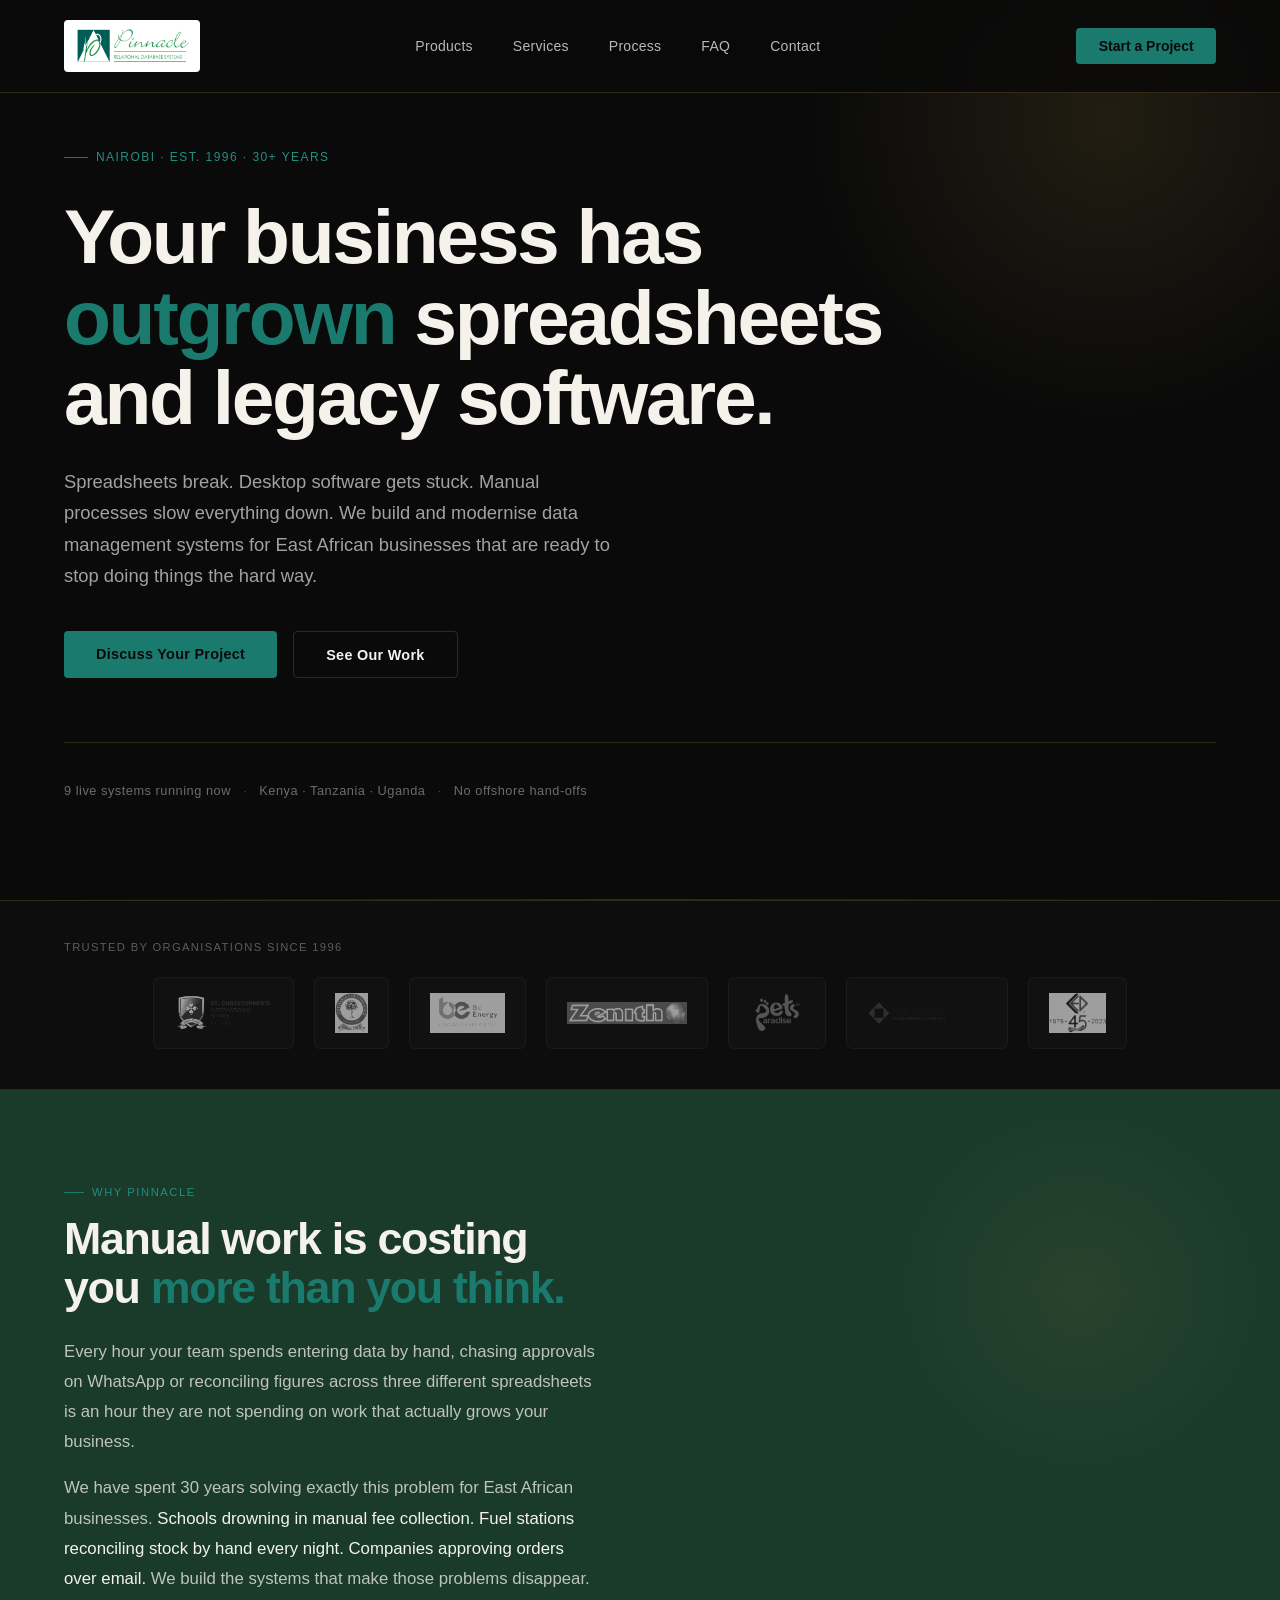
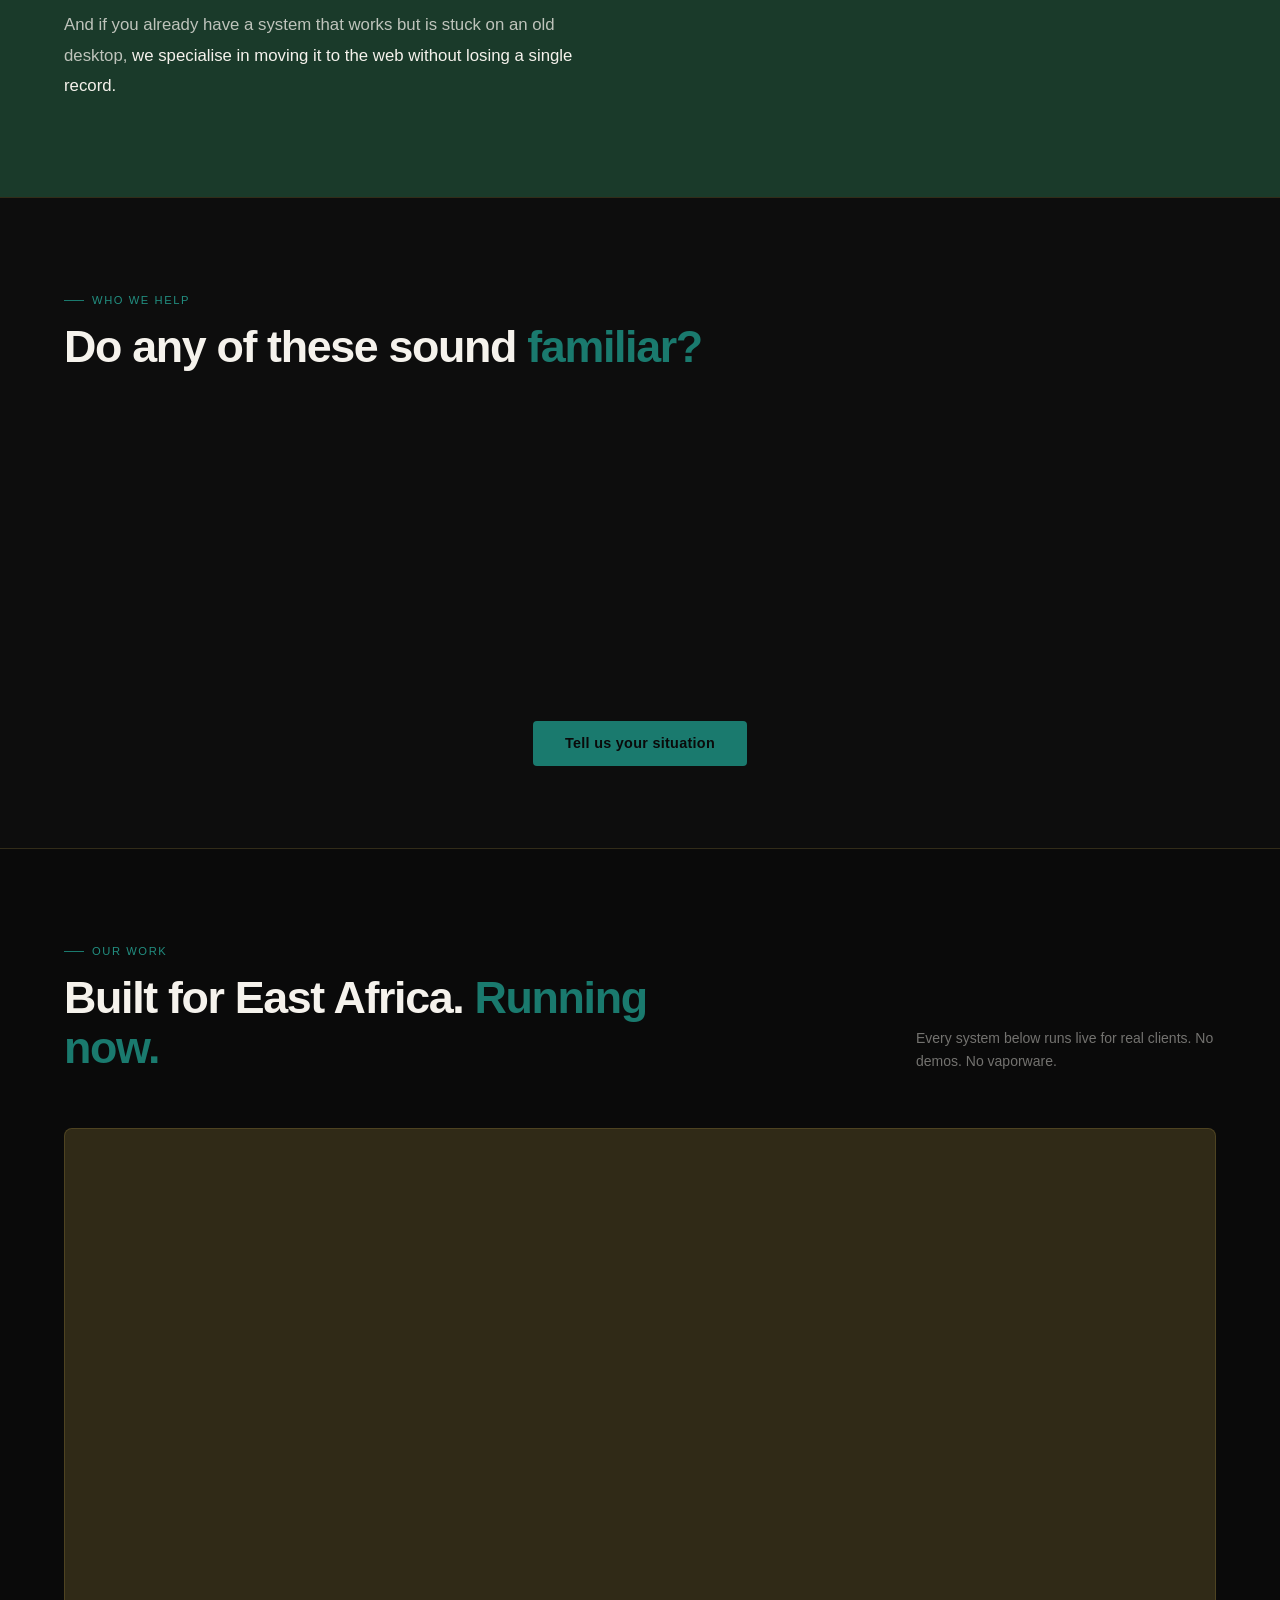
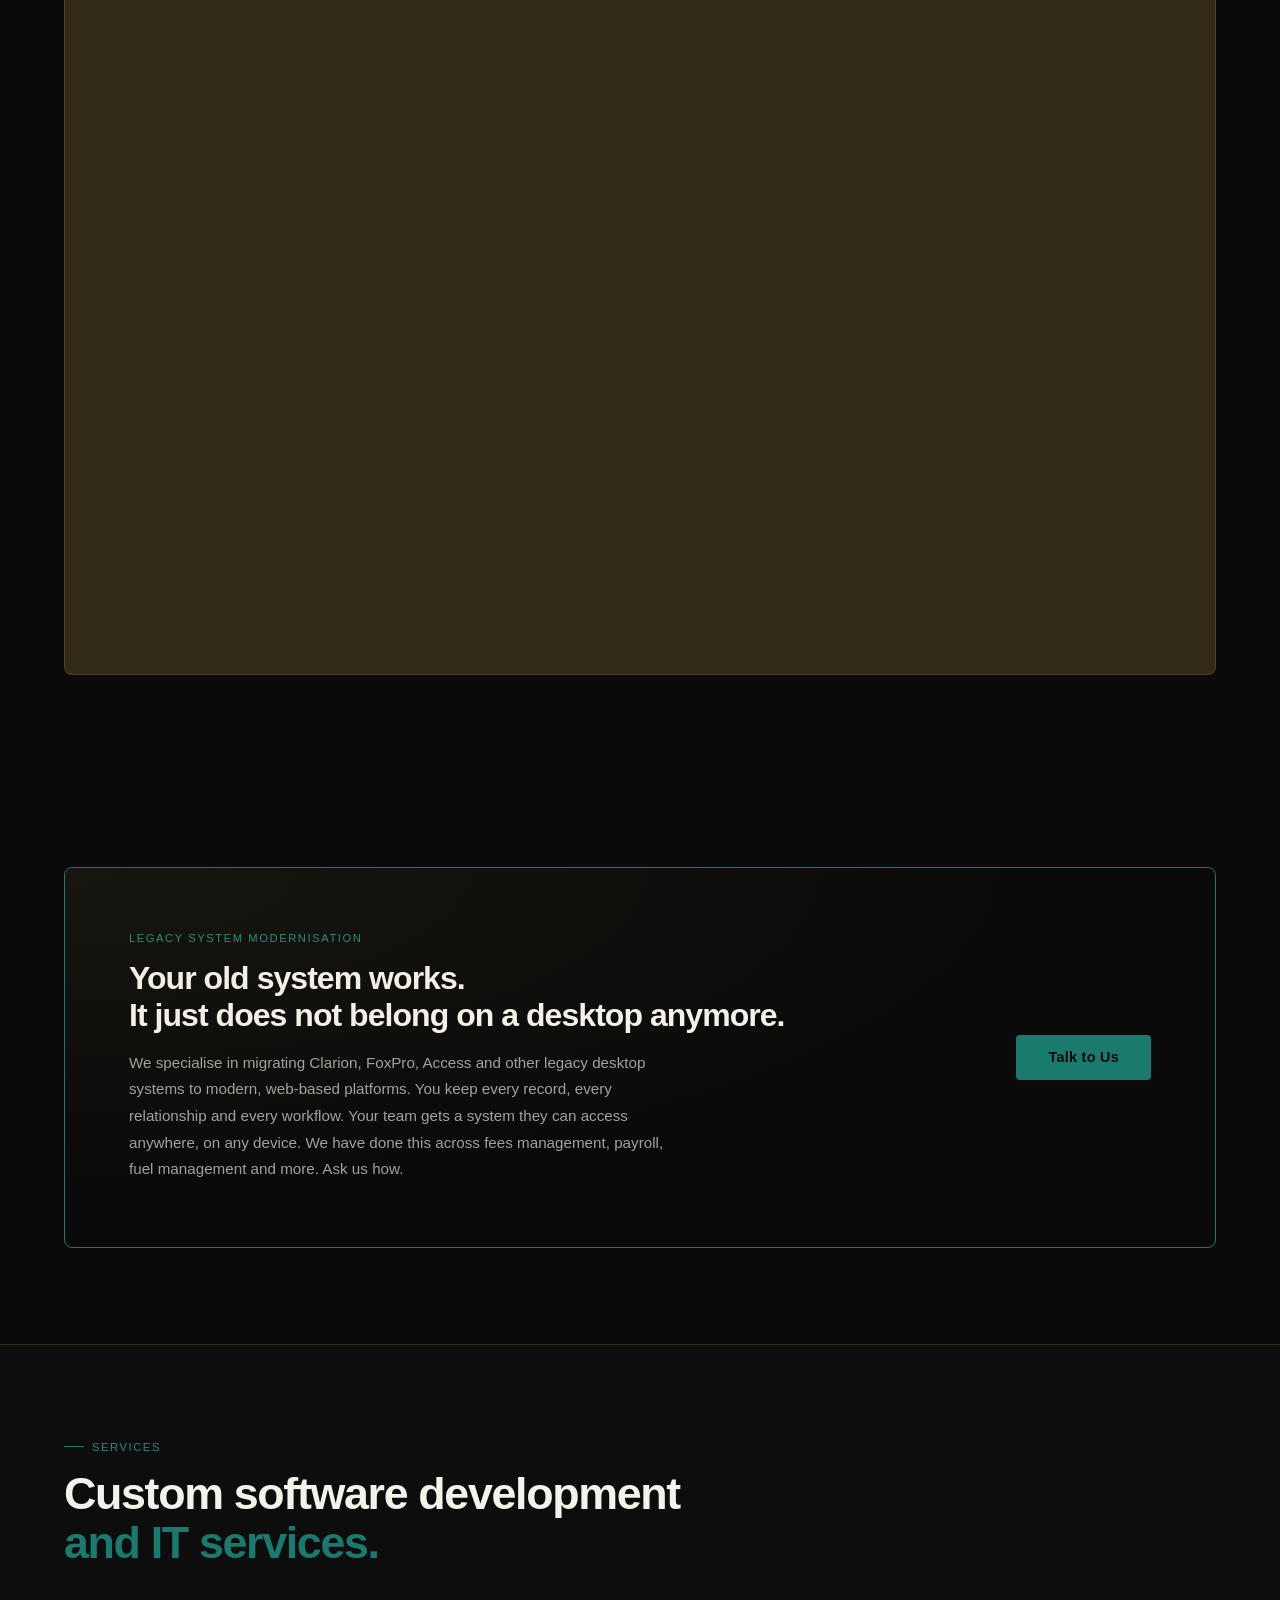
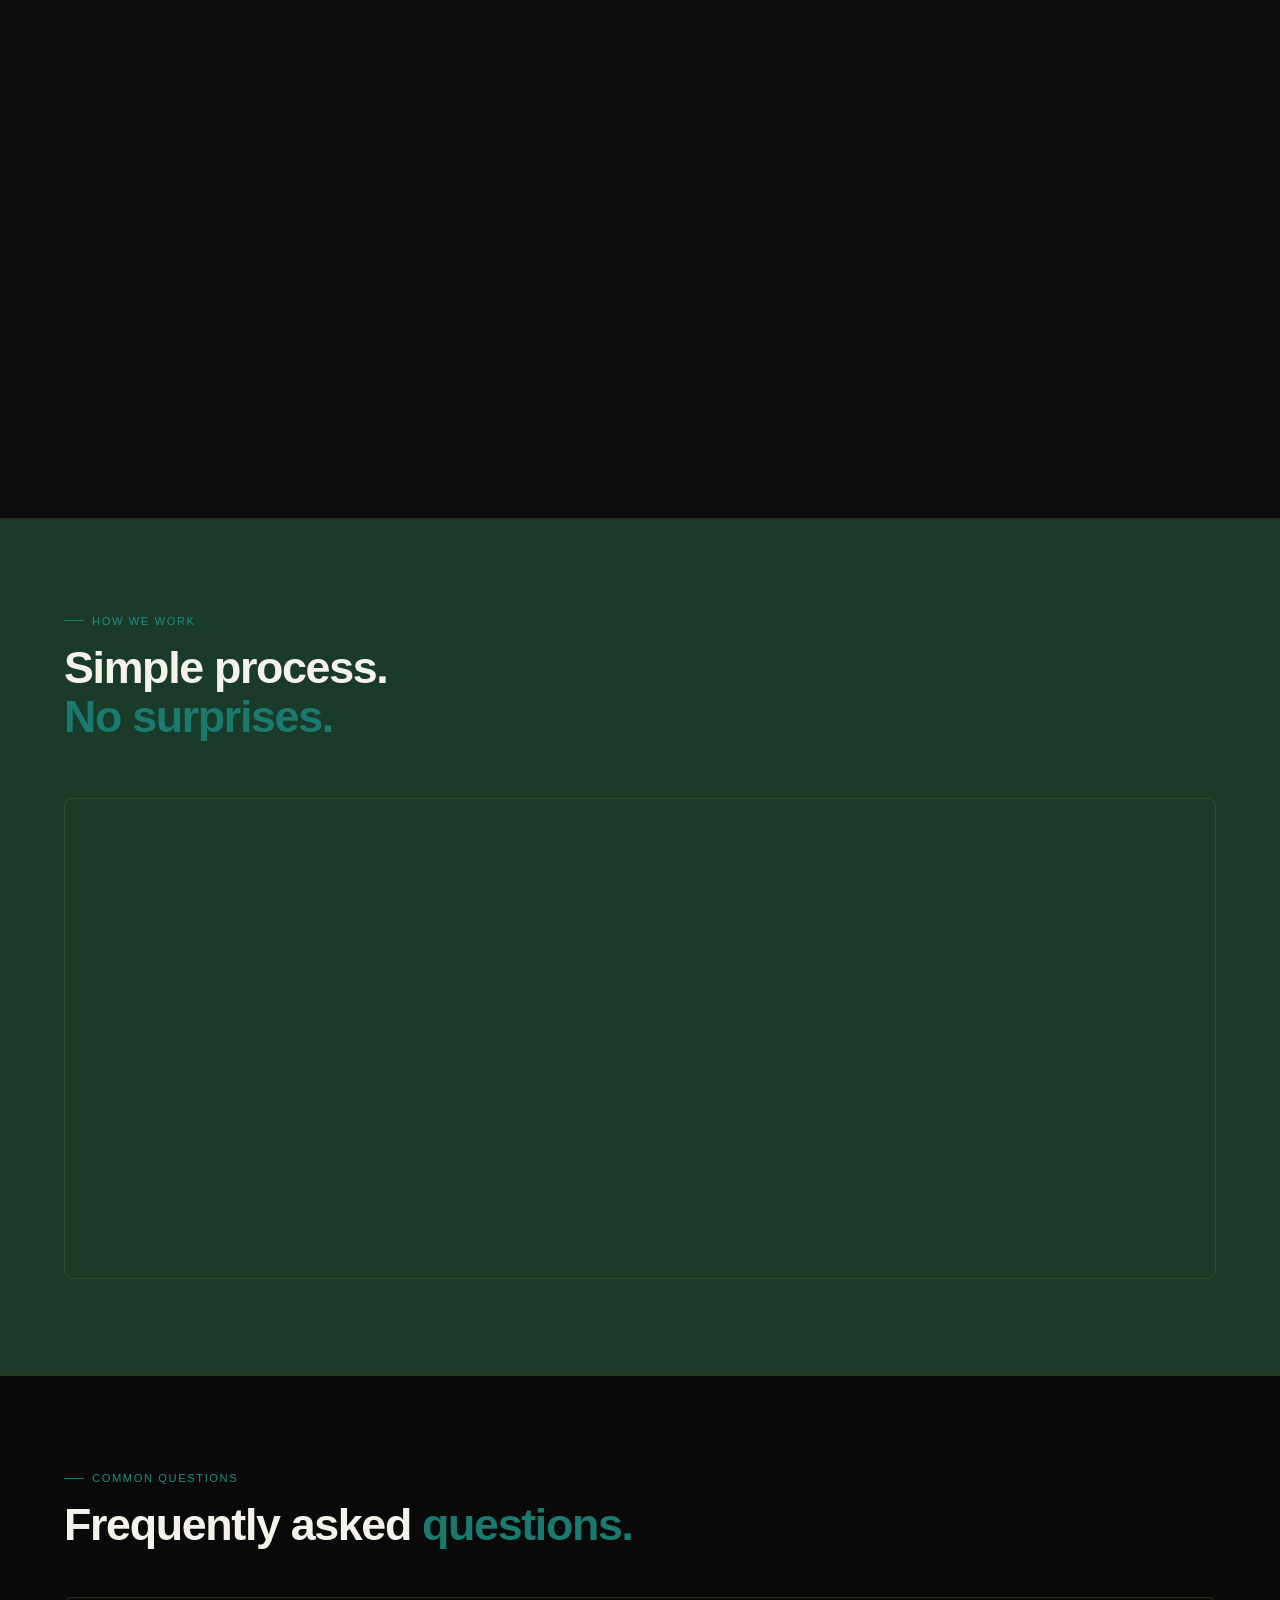
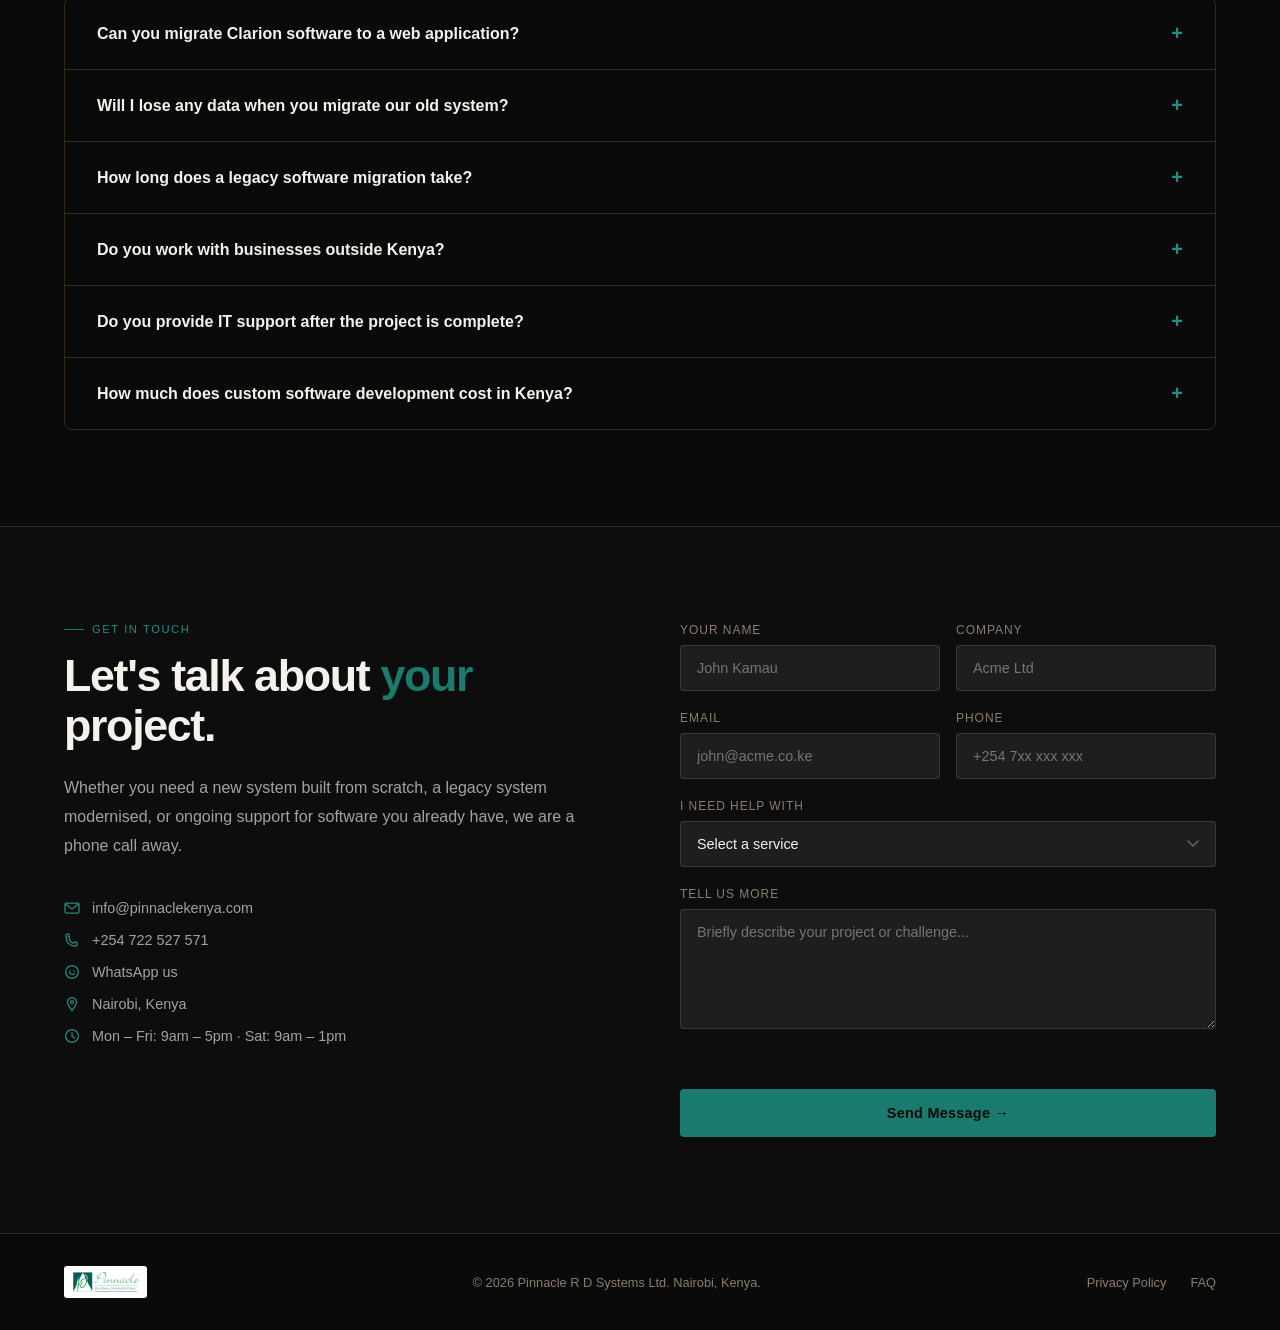
==== commit 2746f282: "fix: pets paradise logo — brightness exception, keeps white artwork legible at rest" ====
--- a/index.html
+++ b/index.html
@@ -203,7 +203,7 @@
       <div class="trust-client"><img src="images/muthaiga%20logo.jpeg" alt="Muthaiga Country Club" width="180" height="80" loading="lazy"></div>
       <div class="trust-client"><img src="images/BE%20logo.jpg" alt="BE Energy" width="180" height="80" loading="lazy"></div>
       <div class="trust-client"><img src="images/Logo-with-rotating-world.gif" alt="Zenith Tours" width="180" height="80" loading="lazy"></div>
-      <div class="trust-client"><img src="images/petsparadiselogowhite-e1672064510946.png" alt="Pets Paradise" width="180" height="80" loading="lazy"></div>
+      <div class="trust-client trust-client--pets-paradise"><img src="images/petsparadiselogowhite-e1672064510946.png" alt="Pets Paradise" width="180" height="80" loading="lazy"></div>
       <div class="trust-client"><img src="images/NW.png" alt="NW Realite" width="180" height="80" loading="lazy"></div>
       <div class="trust-client"><img src="images/ED.png" alt="Engineering Development" width="180" height="80" loading="lazy"></div>
     </div>
--- a/css/styles.css
+++ b/css/styles.css
@@ -1119,6 +1119,14 @@
       filter: grayscale(0) contrast(1) brightness(1);
     }
 
+    .trust-client--pets-paradise img {
+      filter: brightness(0.52);
+    }
+
+    .trust-client--pets-paradise:hover img {
+      filter: brightness(1);
+    }
+
     /* FORM STATES */
     .form-success {
       text-align: center;
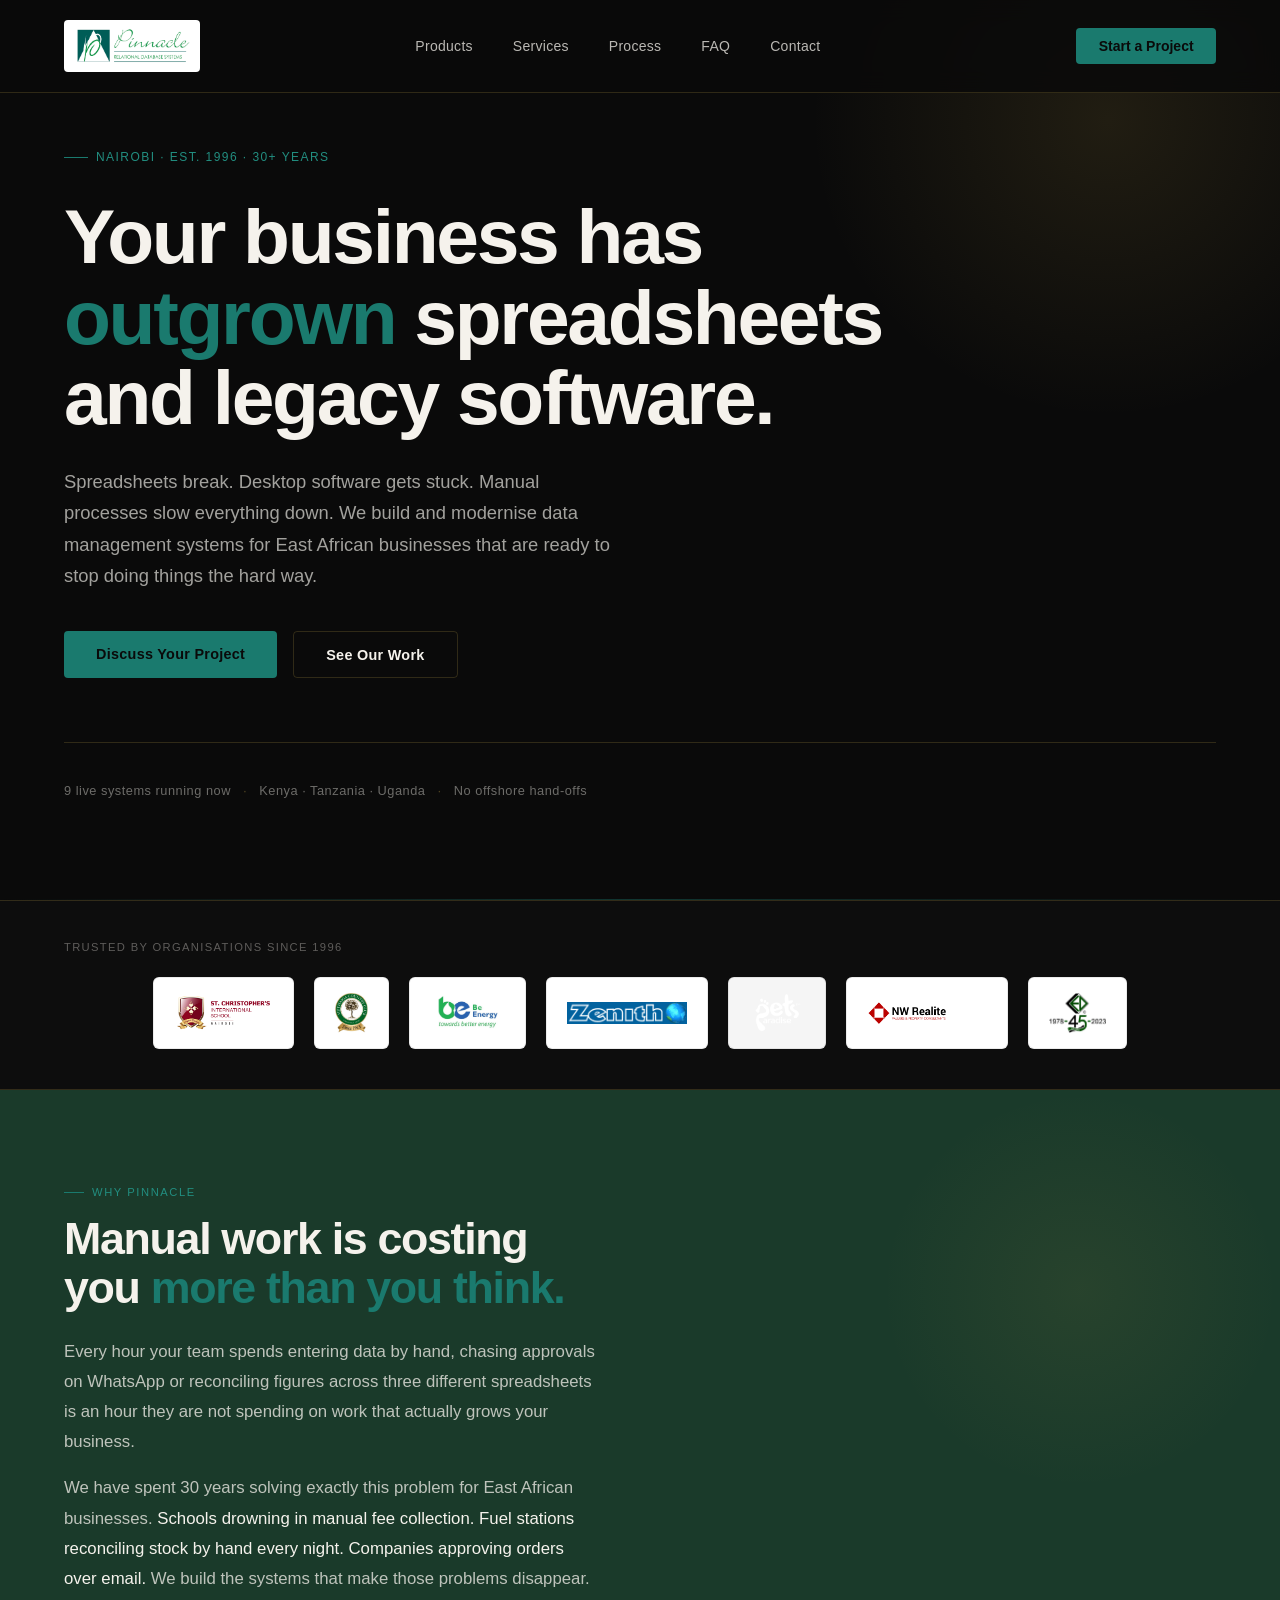
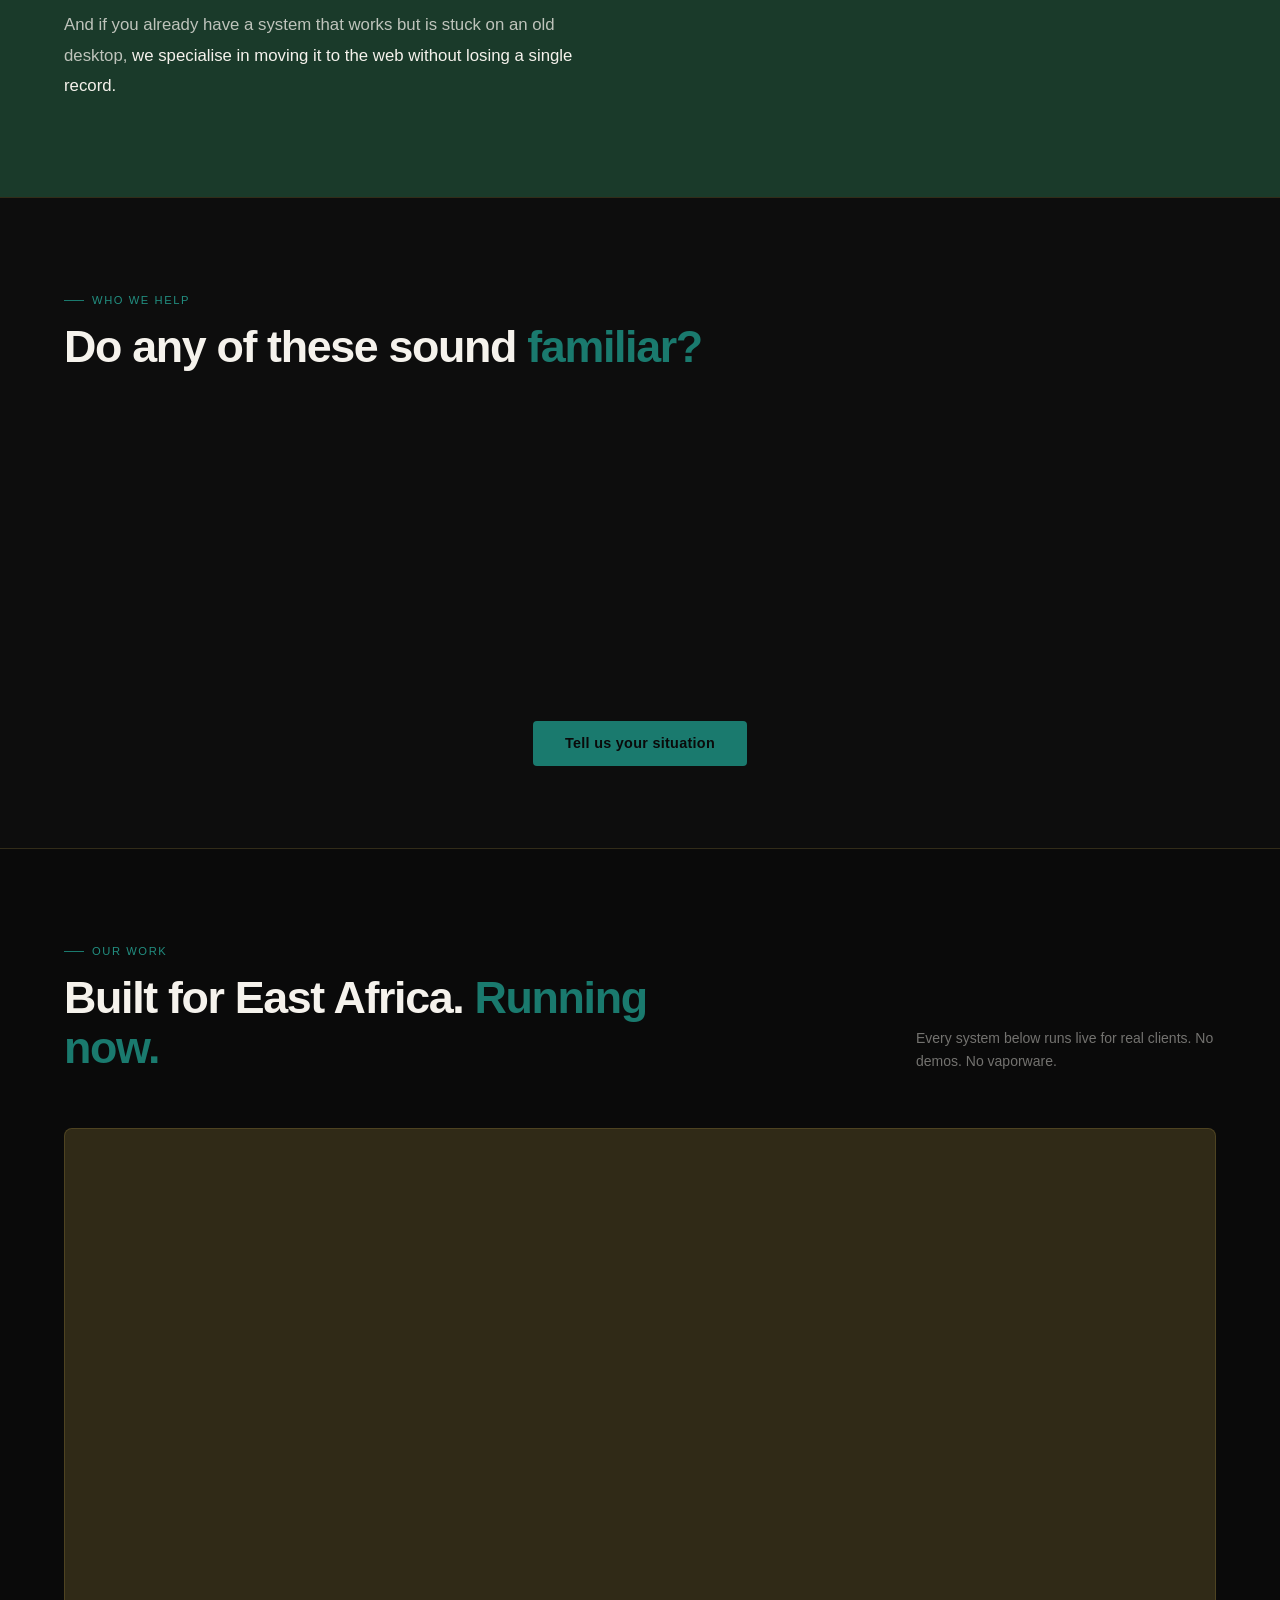
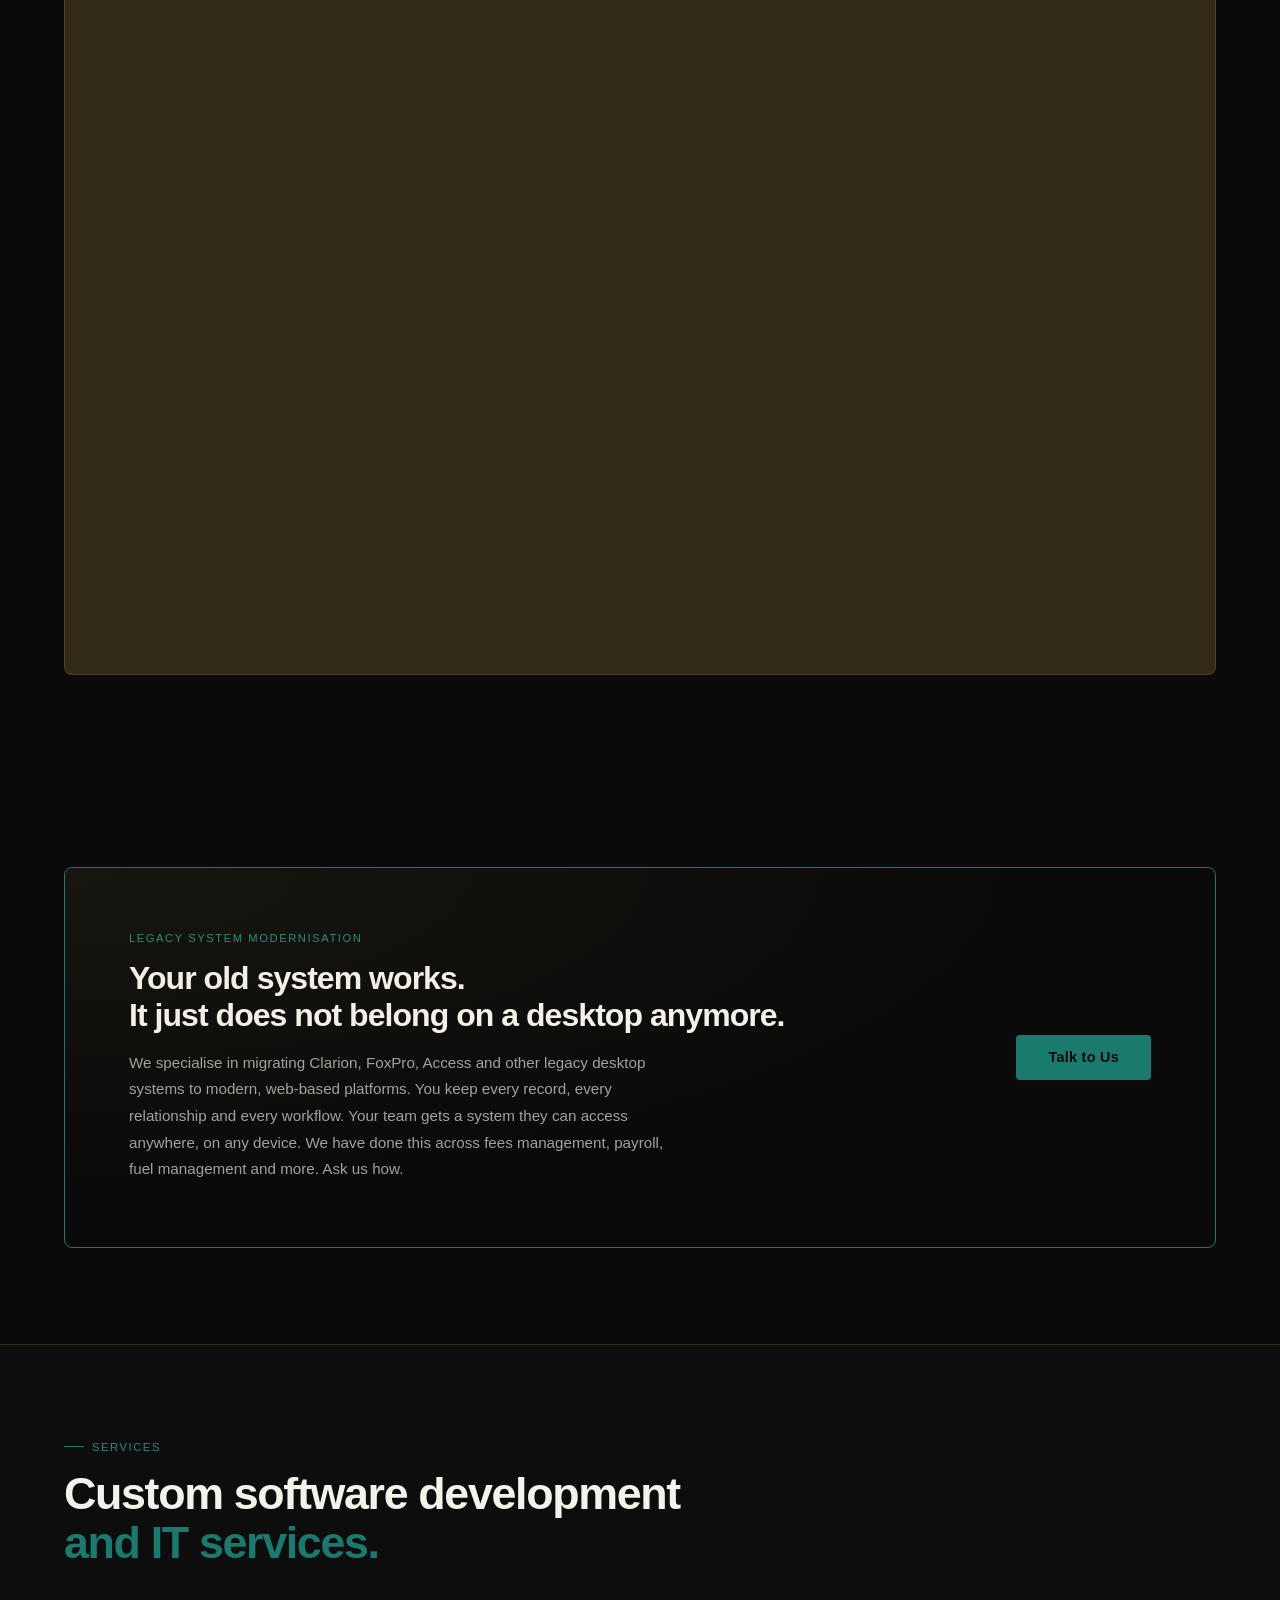
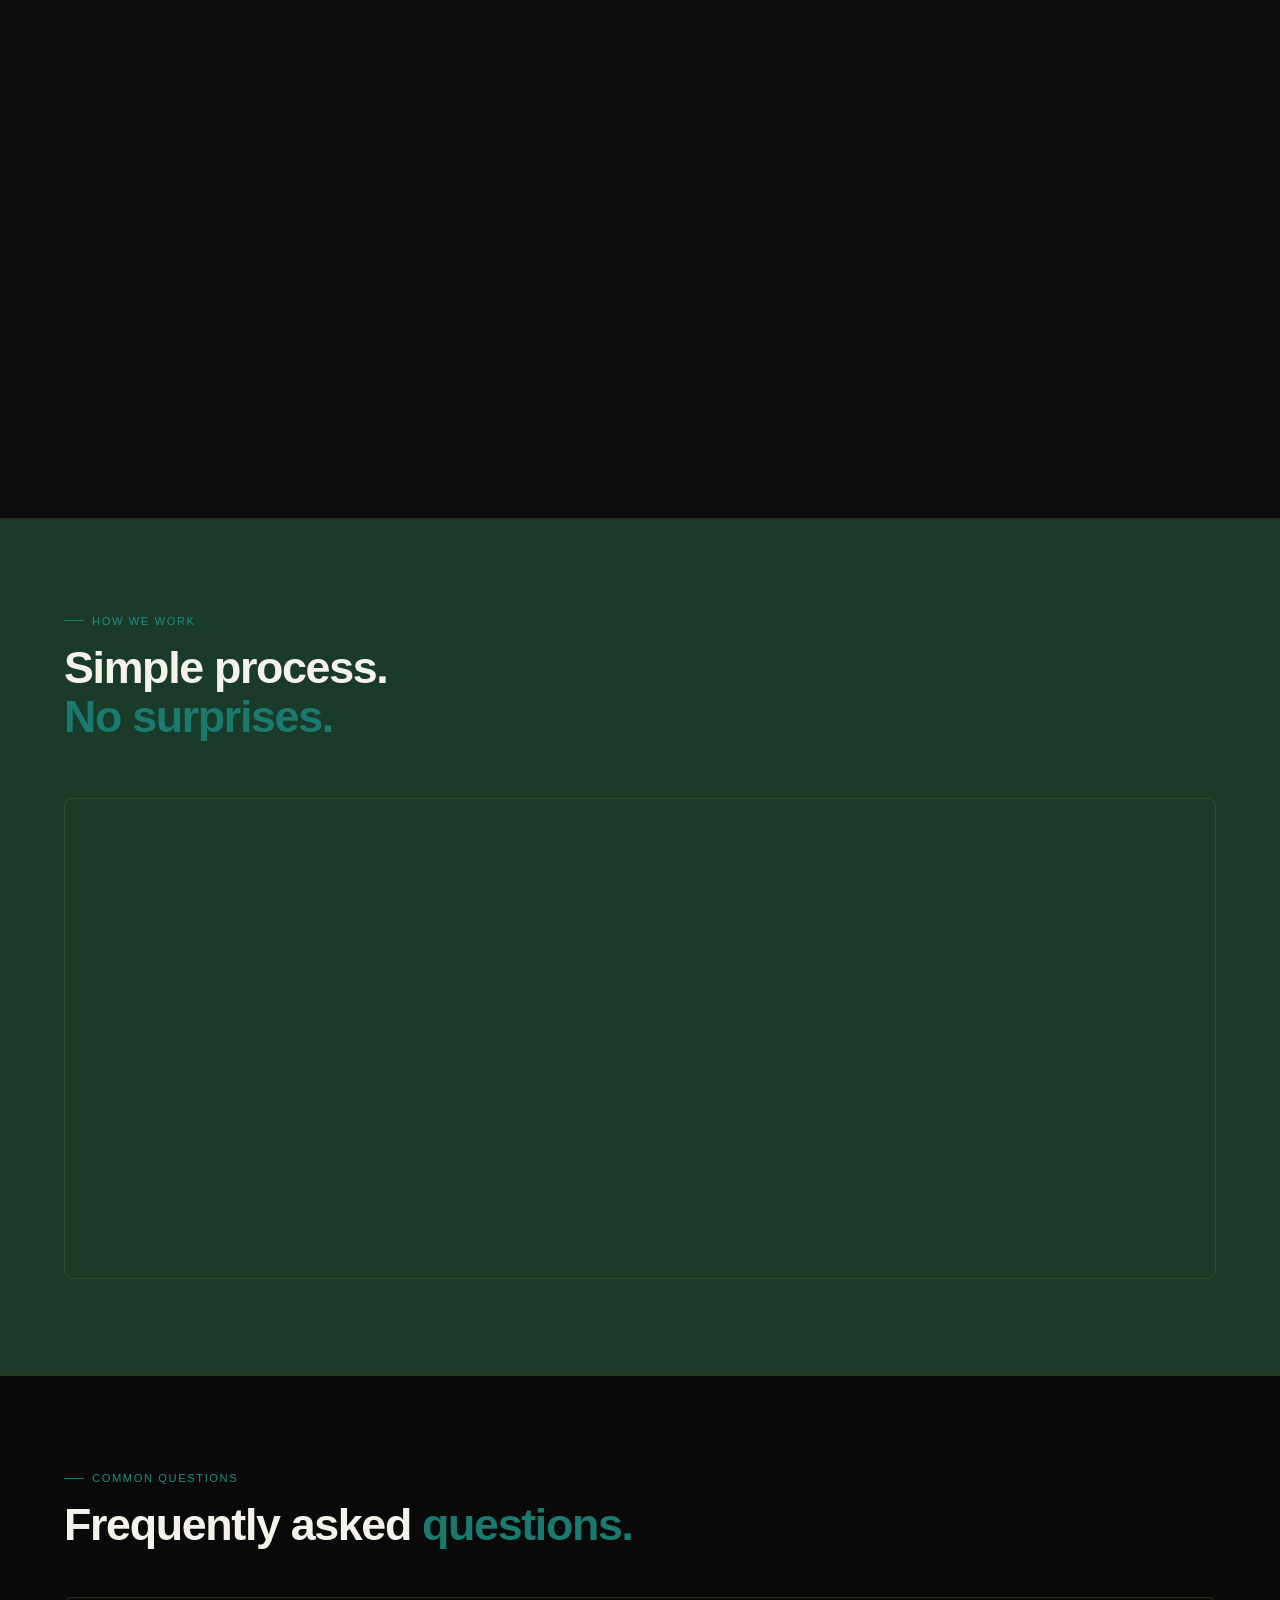
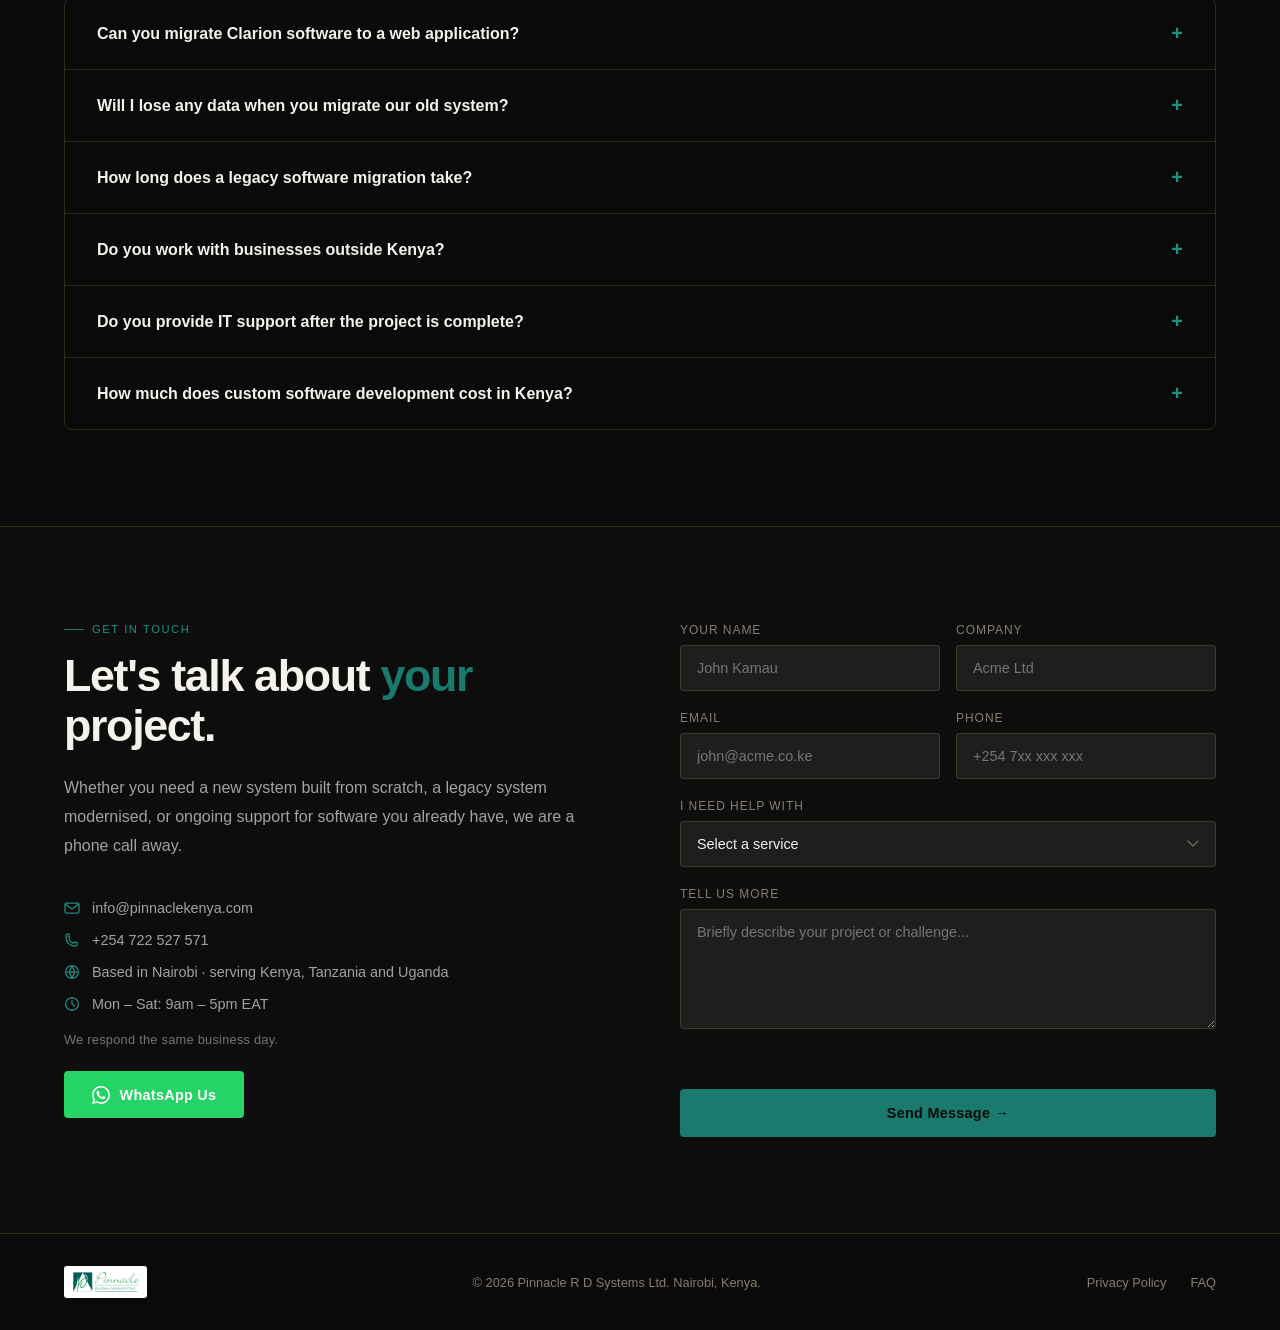
==== commit cd2511fa: "feat: contact section — service area copy, prominent WhatsApp button, response promise" ====
--- a/index.html
+++ b/index.html
@@ -572,21 +572,10 @@
             <span class="contact-detail-icon" aria-hidden="true">
               <svg width="16" height="16" viewBox="0 0 16 16" fill="none" xmlns="http://www.w3.org/2000/svg">
                 <circle cx="8" cy="8" r="6.375" stroke="currentColor" stroke-width="1.25"/>
-                <path d="M5.5 8.5c.5 1 1.5 1.75 2.5 2 1 .25 2-.25 2.5-1" stroke="currentColor" stroke-width="1.25" stroke-linecap="round"/>
-                <circle cx="6" cy="7" r=".75" fill="currentColor"/>
-                <circle cx="10" cy="7" r=".75" fill="currentColor"/>
+                <path d="M3 8h10M8 2.5c-1.5 2-2.375 3.5-2.375 5.5s.875 3.5 2.375 5.5M8 2.5c1.5 2 2.375 3.5 2.375 5.5S9.5 11.5 8 13.5" stroke="currentColor" stroke-width="1.25" stroke-linecap="round"/>
               </svg>
             </span>
-            <a href="https://wa.me/254722527571" target="_blank" rel="noopener noreferrer">WhatsApp us</a>
-          </div>
-          <div class="contact-detail">
-            <span class="contact-detail-icon" aria-hidden="true">
-              <svg width="16" height="16" viewBox="0 0 16 16" fill="none" xmlns="http://www.w3.org/2000/svg">
-                <path d="M8 1.5A4.5 4.5 0 0 0 3.5 6c0 3 4.5 8.5 4.5 8.5S12.5 9 12.5 6A4.5 4.5 0 0 0 8 1.5z" stroke="currentColor" stroke-width="1.25"/>
-                <circle cx="8" cy="6" r="1.5" stroke="currentColor" stroke-width="1.25"/>
-              </svg>
-            </span>
-            <span>Nairobi, Kenya</span>
+            <span>Based in Nairobi · serving Kenya, Tanzania and Uganda</span>
           </div>
           <div class="contact-detail">
             <span class="contact-detail-icon" aria-hidden="true">
@@ -595,9 +584,14 @@
                 <path d="M8 4.5V8l2.5 2" stroke="currentColor" stroke-width="1.25" stroke-linecap="round" stroke-linejoin="round"/>
               </svg>
             </span>
-            <span>Mon – Fri: 9am – 5pm · Sat: 9am – 1pm</span>
+            <span>Mon – Sat: 9am – 5pm EAT</span>
           </div>
         </address>
+        <p class="contact-response-promise">We respond the same business day.</p>
+        <a href="https://wa.me/254722527571" target="_blank" rel="noopener noreferrer" class="btn-whatsapp">
+          <svg width="18" height="18" viewBox="0 0 24 24" fill="currentColor" aria-hidden="true" xmlns="http://www.w3.org/2000/svg"><path d="M17.472 14.382c-.297-.149-1.758-.867-2.03-.967-.273-.099-.471-.148-.67.15-.197.297-.767.966-.94 1.164-.173.199-.347.223-.644.075-.297-.15-1.255-.463-2.39-1.475-.883-.788-1.48-1.761-1.653-2.059-.173-.297-.018-.458.13-.606.134-.133.298-.347.446-.52.149-.174.198-.298.298-.497.099-.198.05-.371-.025-.52-.075-.149-.669-1.612-.916-2.207-.242-.579-.487-.5-.669-.51-.173-.008-.371-.01-.57-.01-.198 0-.52.074-.792.372-.272.297-1.04 1.016-1.04 2.479 0 1.462 1.065 2.875 1.213 3.074.149.198 2.096 3.2 5.077 4.487.709.306 1.262.489 1.694.625.712.227 1.36.195 1.871.118.571-.085 1.758-.719 2.006-1.413.248-.694.248-1.289.173-1.413-.074-.124-.272-.198-.57-.347m-5.421 7.403h-.004a9.87 9.87 0 01-5.031-1.378l-.361-.214-3.741.982.998-3.648-.235-.374a9.86 9.86 0 01-1.51-5.26c.001-5.45 4.436-9.884 9.888-9.884 2.64 0 5.122 1.03 6.988 2.898a9.825 9.825 0 012.893 6.994c-.003 5.45-4.437 9.884-9.885 9.884m8.413-18.297A11.815 11.815 0 0012.05 0C5.495 0 .16 5.335.157 11.892c0 2.096.547 4.142 1.588 5.945L.057 24l6.305-1.654a11.882 11.882 0 005.683 1.448h.005c6.554 0 11.89-5.335 11.893-11.893a11.821 11.821 0 00-3.48-8.413z"/></svg>
+          WhatsApp Us
+        </a>
       </div>
       <form class="contact-form" action="https://formspree.io/f/mzdooooy" method="POST">
         <input type="text" name="_gotcha" class="form-honeypot" tabindex="-1" autocomplete="off" aria-hidden="true" />
--- a/css/styles.css
+++ b/css/styles.css
@@ -704,6 +704,35 @@
     .form-submit:hover {
       background: var(--accent-light);
       transform: translateY(-1px);
+    }
+
+    .btn-whatsapp {
+      display: inline-flex;
+      align-items: center;
+      gap: 0.6rem;
+      background: #25D366;
+      color: #ffffff;
+      padding: 0.9rem 1.75rem;
+      border-radius: 4px;
+      font-family: var(--font-display), sans-serif;
+      font-weight: 700;
+      font-size: 0.9rem;
+      text-decoration: none;
+      letter-spacing: 0.02em;
+      transition: background 0.2s, transform 0.2s;
+      margin-top: 1.5rem;
+    }
+
+    .btn-whatsapp:hover {
+      background: #1ebe5d;
+      transform: translateY(-1px);
+    }
+
+    .contact-response-promise {
+      margin-top: 1.25rem;
+      font-size: 0.8rem;
+      color: rgba(245,242,236,0.45);
+      letter-spacing: 0.02em;
     }
 
     /* FOOTER */
@@ -1090,13 +1119,13 @@
       align-items: center;
       justify-content: center;
       padding: 0.875rem 1.25rem;
-      background: rgba(255,255,255,0.03);
-      border: 1px solid rgba(200,168,75,0.1);
+      background: #ffffff;
+      border: 1px solid rgba(0,0,0,0.08);
       border-radius: 6px;
       height: 72px;
       flex-shrink: 0;
-      opacity: 0.6;
-      transition: opacity 0.25s ease, border-color 0.25s ease;
+      opacity: 1;
+      transition: box-shadow 0.25s ease;
     }
 
     .trust-client img {
@@ -1106,25 +1135,19 @@
       height: auto;
       object-fit: contain;
       display: block;
-      filter: grayscale(1) contrast(0.85) brightness(1.3);
-      transition: filter 0.3s ease;
+      transition: transform 0.25s ease;
     }
 
     .trust-client:hover {
-      opacity: 1;
-      border-color: rgba(200,168,75,0.22);
+      box-shadow: 0 2px 8px rgba(0,0,0,0.08);
     }
 
     .trust-client:hover img {
-      filter: grayscale(0) contrast(1) brightness(1);
-    }
-
-    .trust-client--pets-paradise img {
-      filter: brightness(0.52);
-    }
-
-    .trust-client--pets-paradise:hover img {
-      filter: brightness(1);
+      transform: scale(1.06);
+    }
+
+    .trust-client--pets-paradise {
+      background: #f5f5f5;
     }
 
     /* FORM STATES */
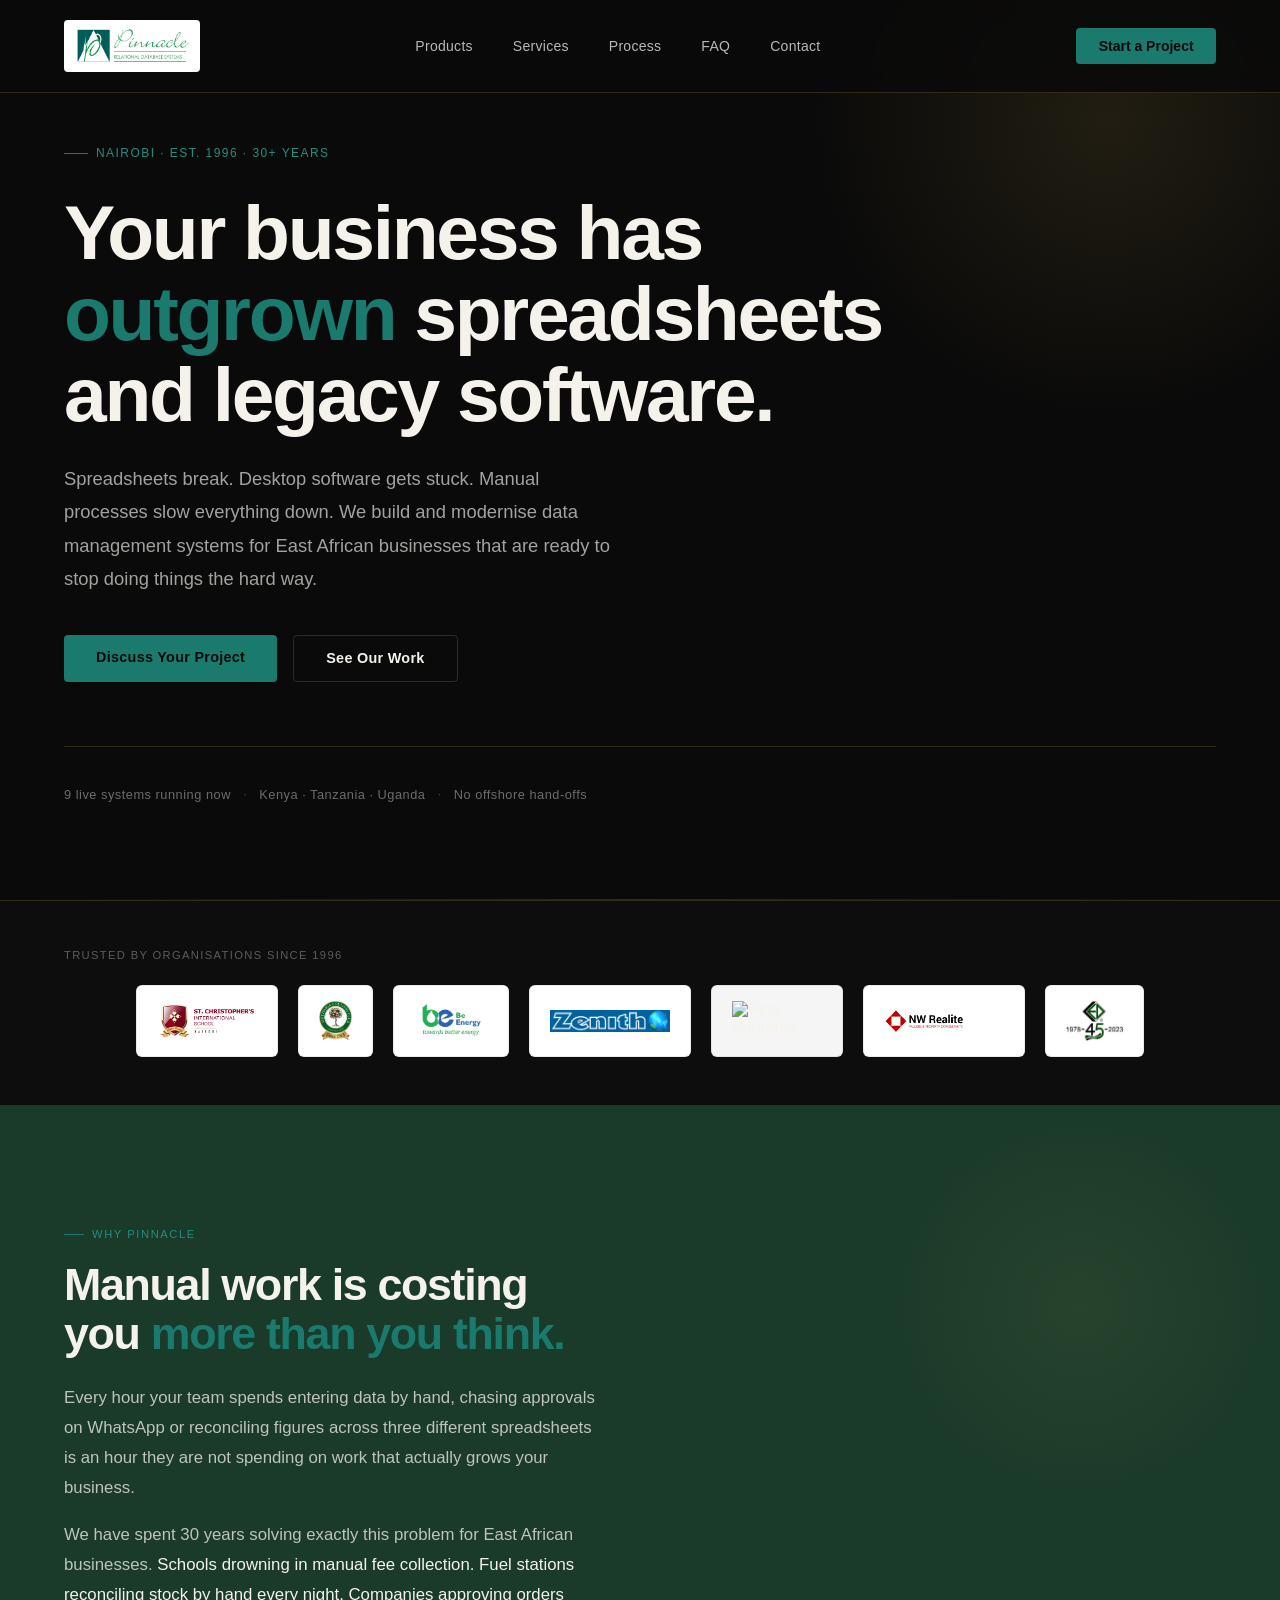
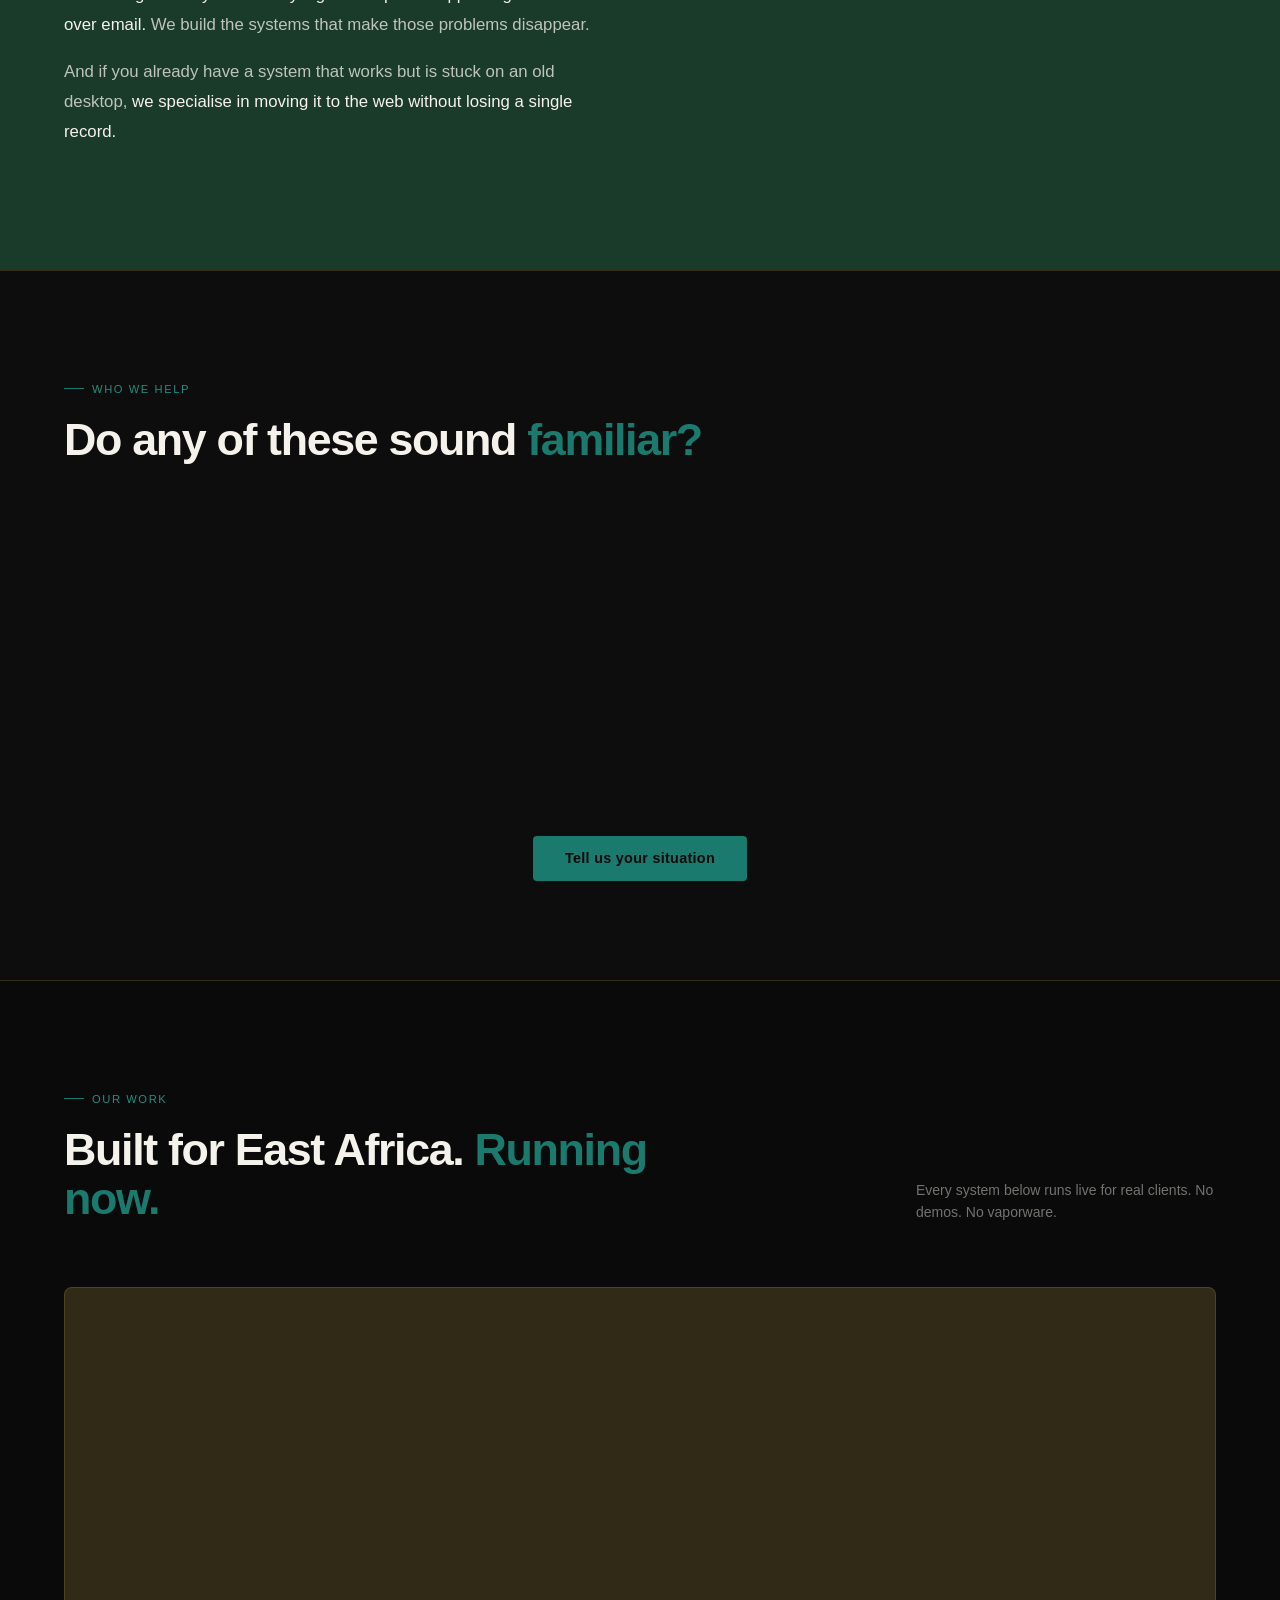
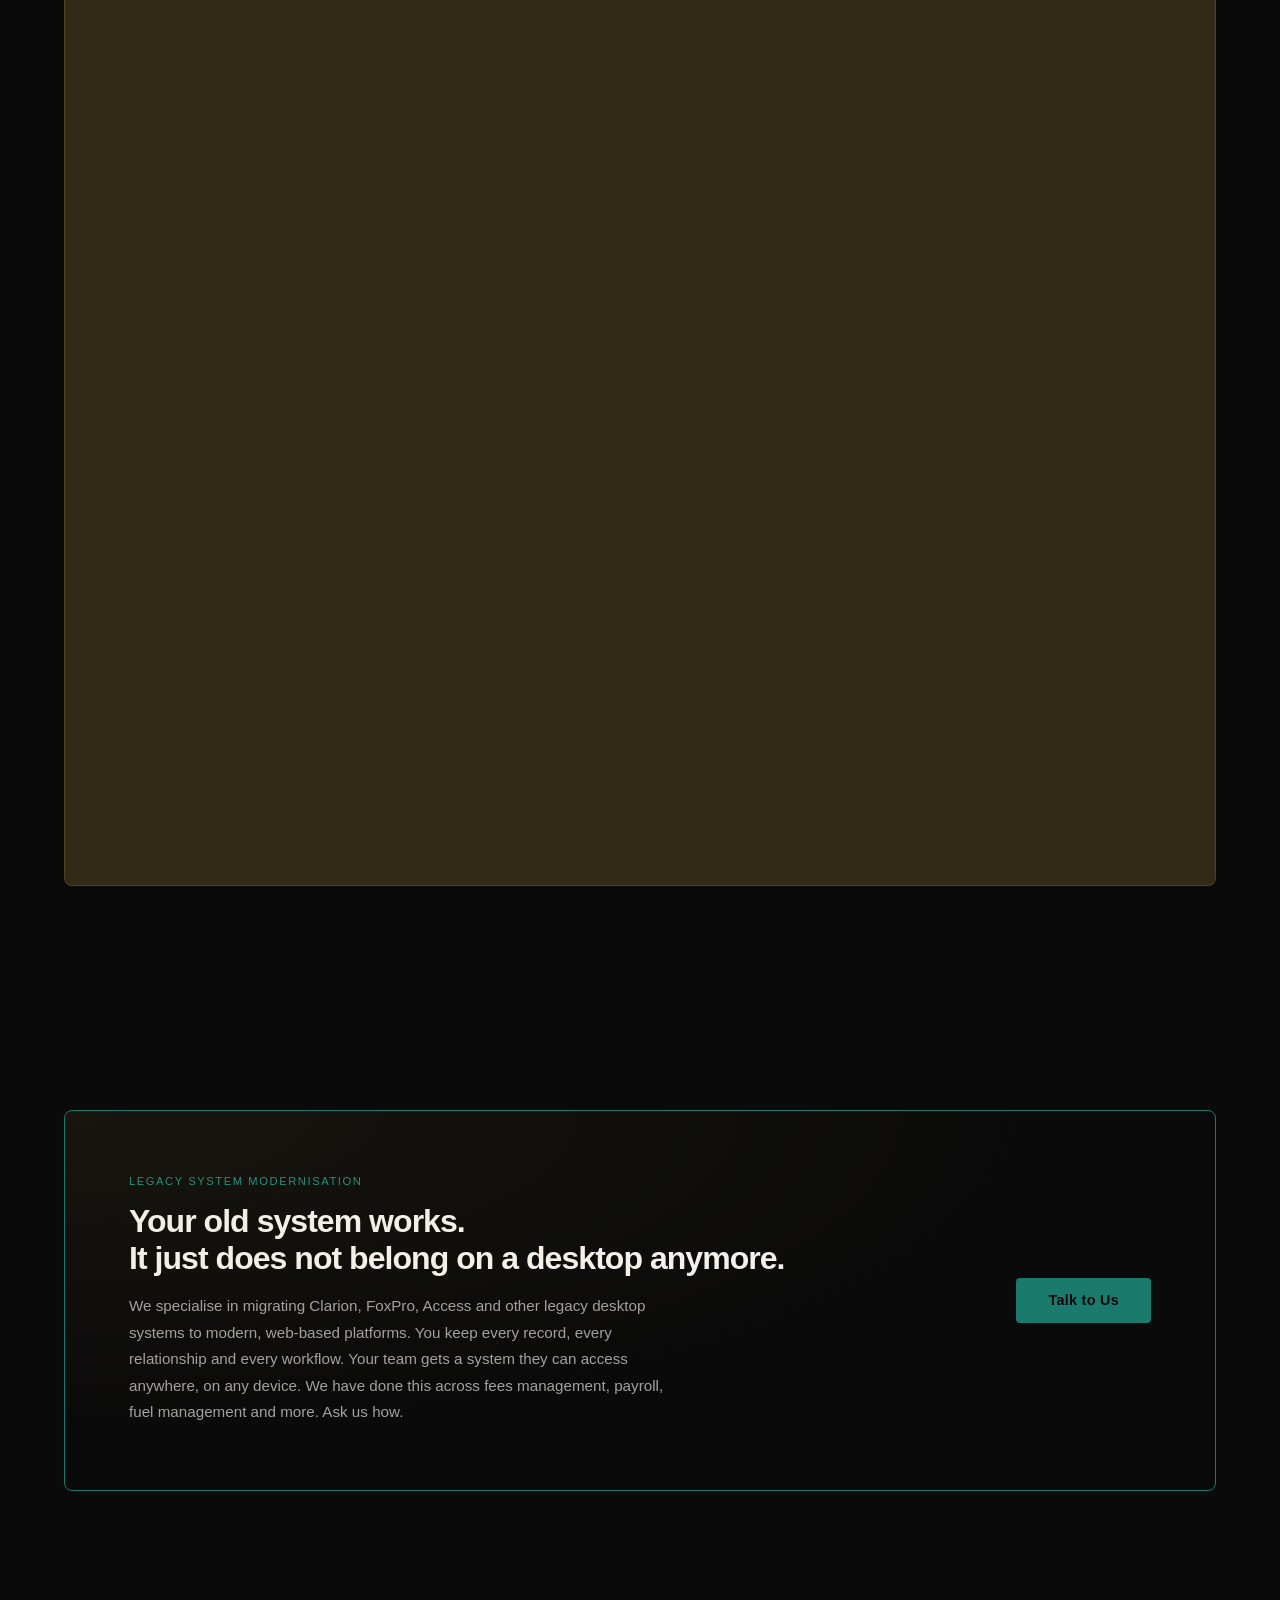
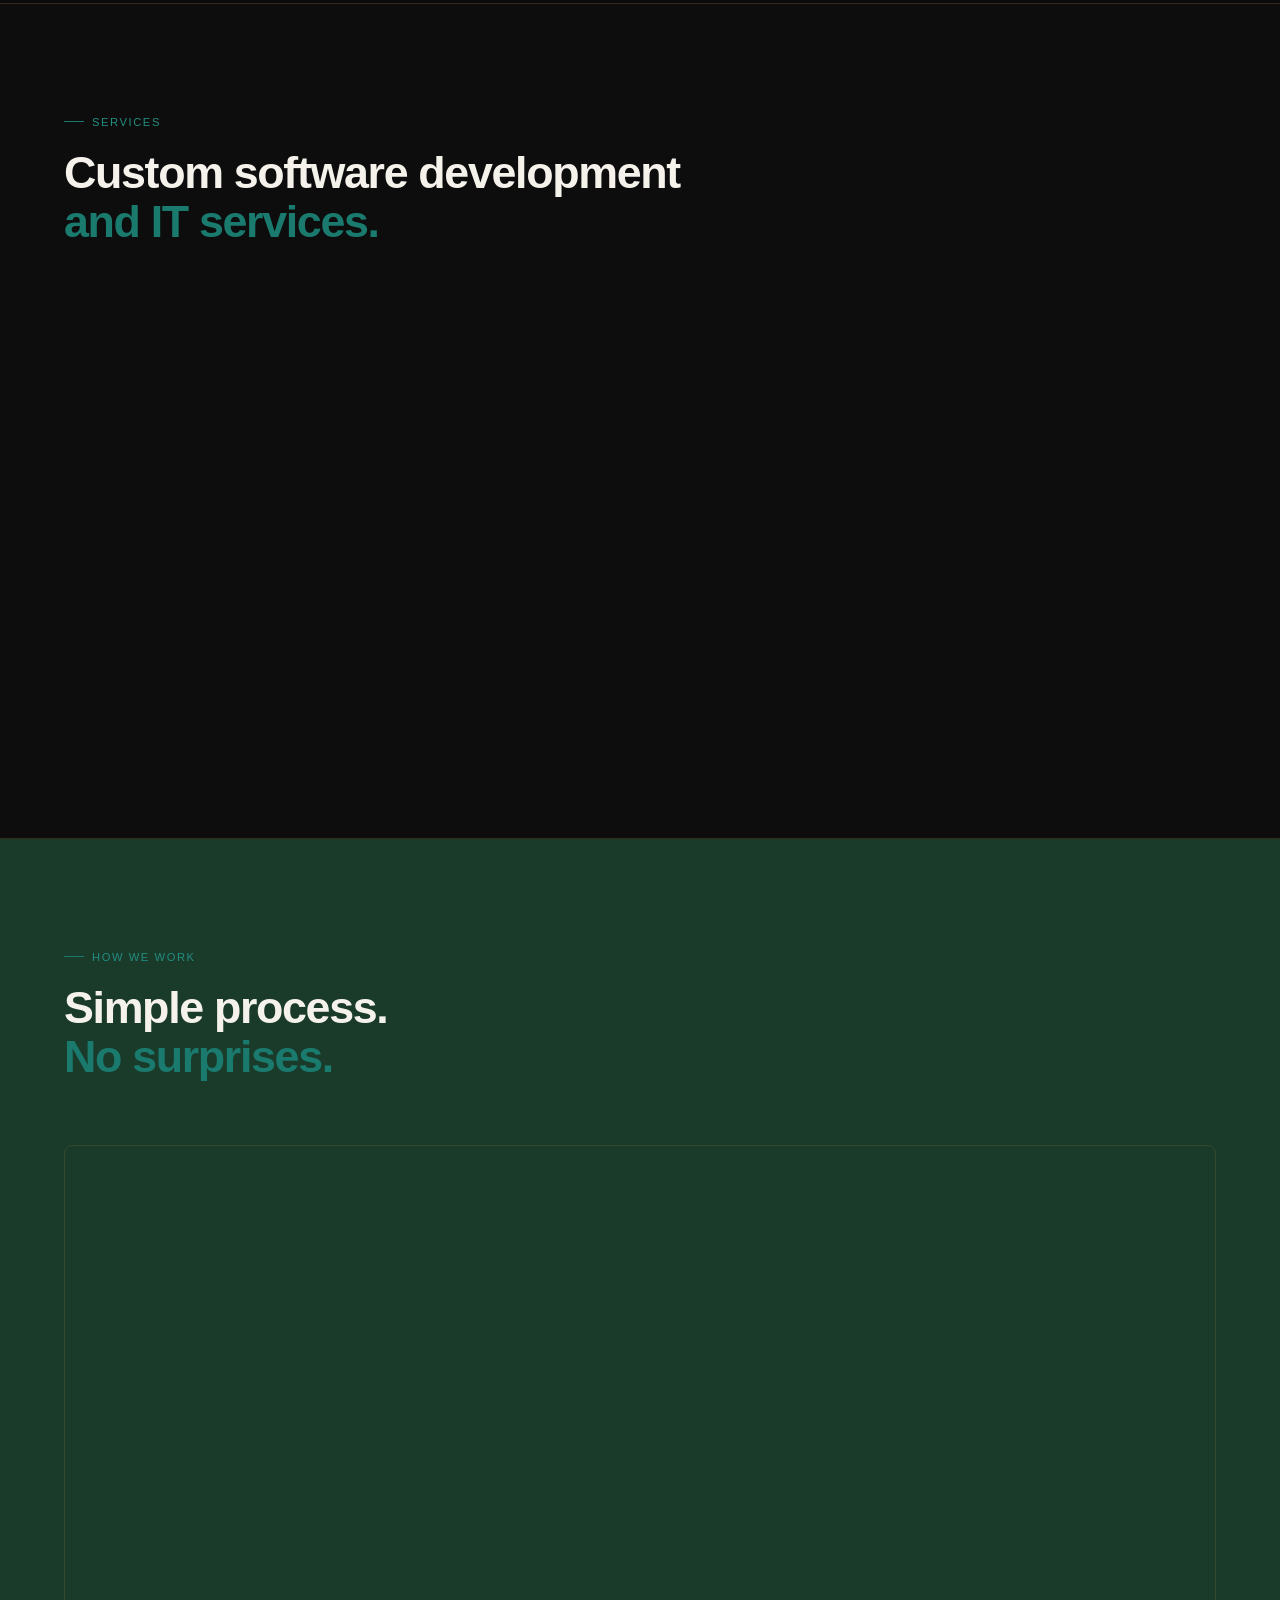
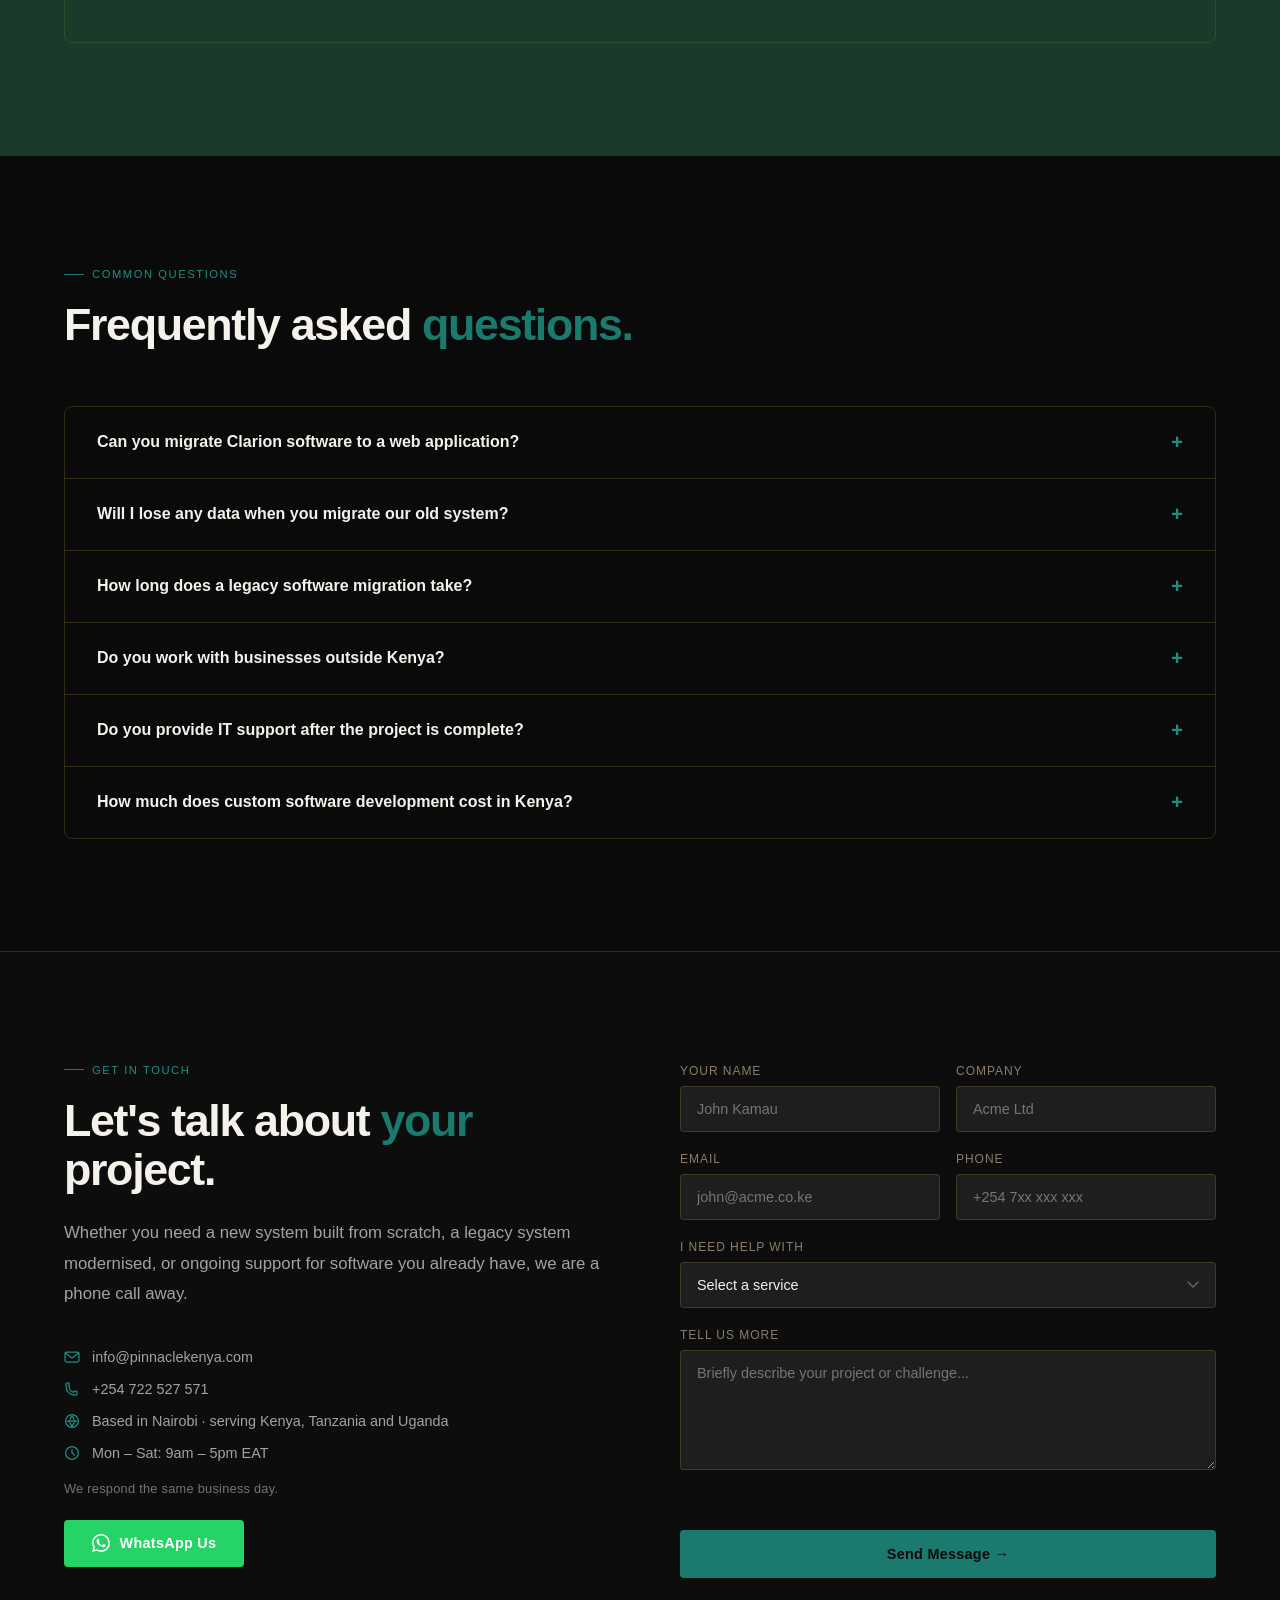
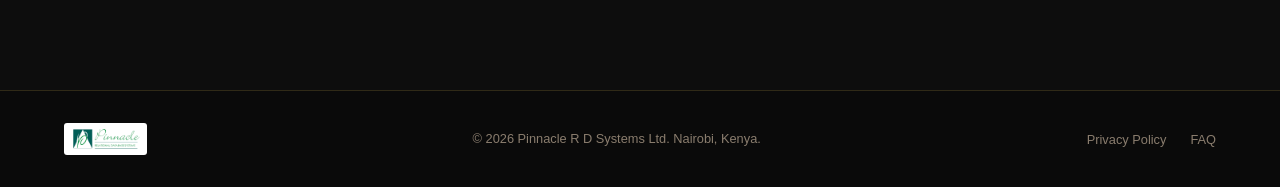
==== commit f3c156be: "fix: pets paradise trust logo — swap to logo.png" ====
--- a/index.html
+++ b/index.html
@@ -203,7 +203,7 @@
       <div class="trust-client"><img src="images/muthaiga%20logo.jpeg" alt="Muthaiga Country Club" width="180" height="80" loading="lazy"></div>
       <div class="trust-client"><img src="images/BE%20logo.jpg" alt="BE Energy" width="180" height="80" loading="lazy"></div>
       <div class="trust-client"><img src="images/Logo-with-rotating-world.gif" alt="Zenith Tours" width="180" height="80" loading="lazy"></div>
-      <div class="trust-client trust-client--pets-paradise"><img src="images/petsparadiselogowhite-e1672064510946.png" alt="Pets Paradise" width="180" height="80" loading="lazy"></div>
+      <div class="trust-client trust-client--pets-paradise"><img src="images/logo.png" alt="Pets Paradise" width="180" height="80" loading="lazy"></div>
       <div class="trust-client"><img src="images/NW.png" alt="NW Realite" width="180" height="80" loading="lazy"></div>
       <div class="trust-client"><img src="images/ED.png" alt="Engineering Development" width="180" height="80" loading="lazy"></div>
     </div>
--- a/css/styles.css
+++ b/css/styles.css
@@ -166,7 +166,7 @@
     .hero-sub {
       font-size: 1.15rem;
       font-weight: 300;
-      line-height: 1.7;
+      line-height: 1.8;
       color: rgba(245,242,236,0.65);
       max-width: 560px;
       margin-top: 1.75rem;
@@ -214,7 +214,7 @@
 
     /* TRUST BAR */
     .trust-bar {
-      padding: 2.5rem 4rem;
+      padding: 3rem 4rem;
       border-top: 1px solid var(--border);
       border-bottom: 1px solid var(--border);
       background: #0d0d0d;
@@ -246,7 +246,7 @@
 
     /* SECTION BASE */
     section {
-      padding: 6rem 4rem;
+      padding: 7rem 4rem;
     }
 
     .section-tag {
@@ -254,7 +254,7 @@
       letter-spacing: 0.14em;
       text-transform: uppercase;
       color: var(--accent-text);
-      margin-bottom: 1rem;
+      margin-bottom: 1.25rem;
       display: flex;
       align-items: center;
       gap: 0.5rem;
@@ -327,14 +327,14 @@
     .point-title {
       font-family: var(--font-display), sans-serif;
       font-weight: 700;
-      font-size: 0.95rem;
+      font-size: 1rem;
       margin-bottom: 0.3rem;
     }
 
     .point-desc {
-      font-size: 0.85rem;
+      font-size: 0.9rem;
       color: rgba(245,242,236,0.55);
-      line-height: 1.6;
+      line-height: 1.7;
     }
 
     /* PRODUCTS */
@@ -346,7 +346,7 @@
       display: flex;
       justify-content: space-between;
       align-items: flex-end;
-      margin-bottom: 3.5rem;
+      margin-bottom: 4rem;
       flex-wrap: wrap;
       gap: 1.5rem;
     }
@@ -413,8 +413,8 @@
     }
 
     .product-desc {
-      font-size: 0.875rem;
-      line-height: 1.7;
+      font-size: 0.9rem;
+      line-height: 1.75;
       color: rgba(245,242,236,0.55);
     }
 
@@ -445,7 +445,7 @@
       display: grid;
       grid-template-columns: repeat(3, 1fr);
       gap: 2rem;
-      margin-top: 3.5rem;
+      margin-top: 4rem;
     }
 
     .service-item {
@@ -459,13 +459,13 @@
     .service-name {
       font-family: var(--font-display), sans-serif;
       font-weight: 700;
-      font-size: 1rem;
+      font-size: 1.05rem;
       margin-bottom: 0.5rem;
     }
 
     .service-desc {
-      font-size: 0.85rem;
-      line-height: 1.7;
+      font-size: 0.9rem;
+      line-height: 1.75;
       color: rgba(245,242,236,0.5);
     }
 
@@ -478,7 +478,7 @@
       display: grid;
       grid-template-columns: repeat(3, 1fr);
       gap: 0;
-      margin-top: 3.5rem;
+      margin-top: 4rem;
       border: 1px solid rgba(200,168,75,0.15);
       border-radius: 8px;
       overflow: hidden;
@@ -506,20 +506,20 @@
     .step-title {
       font-family: var(--font-display), sans-serif;
       font-weight: 700;
-      font-size: 1rem;
+      font-size: 1.05rem;
       margin-bottom: 0.5rem;
     }
 
     .step-desc {
-      font-size: 0.85rem;
-      line-height: 1.7;
+      font-size: 0.9rem;
+      line-height: 1.75;
       color: rgba(245,242,236,0.5);
     }
 
     /* LEGACY MIGRATION CALLOUT */
     .migration-callout {
       background: var(--black);
-      padding: 6rem 4rem;
+      padding: 7rem 4rem;
     }
 
     .callout-box {
@@ -582,10 +582,11 @@
     }
 
     .contact-body {
-      font-size: 1rem;
+      font-size: 1.05rem;
       line-height: 1.8;
       color: rgba(245,242,236,0.65);
       margin-top: 1.5rem;
+      max-width: 58ch;
     }
 
     .contact-details {
@@ -788,7 +789,7 @@
       border-bottom: 1px solid var(--border);
     }
 
-    .wh-headline { margin-bottom: 3rem; }
+    .wh-headline { margin-bottom: 3.5rem; }
 
     .wh-grid {
       display: grid;
@@ -804,8 +805,8 @@
     }
 
     .wh-card-desc {
-      font-size: 0.875rem;
-      line-height: 1.7;
+      font-size: 0.9rem;
+      line-height: 1.75;
       color: rgba(245,242,236,0.55);
     }
 
@@ -820,7 +821,7 @@
       padding: 0.5rem 0;
     }
 
-    .wh-cta { text-align: center; margin-top: 3rem; }
+    .wh-cta { text-align: center; margin-top: 3.5rem; }
 
     /* HAMBURGER */
     .menu-toggle {
@@ -881,11 +882,11 @@
         border-bottom: 1px solid var(--border);
       }
       .nav-links.open { display: flex; }
-      section { padding: 4rem 1.5rem; }
+      section { padding: 5rem 1.5rem; }
       .hero { padding: 7rem 1.5rem 4rem; min-height: auto; }
       .hero-headline br { display: none; }
       .hero-credentials { gap: 0.5rem; font-size: 0.75rem; }
-      .trust-bar { padding: 2rem 1.5rem; }
+      .trust-bar { padding: 2.5rem 1.5rem; }
       .trust-clients { gap: 1rem; }
       .positioning-grid { grid-template-columns: 1fr; gap: 2.5rem; }
       .products-grid { grid-template-columns: 1fr; }
@@ -896,24 +897,24 @@
       .callout-box { grid-template-columns: 1fr; padding: 2rem; }
       .contact-grid { grid-template-columns: 1fr; gap: 2.5rem; }
       .form-row { grid-template-columns: 1fr; }
-      .migration-callout { padding: 4rem 1.5rem; }
+      .migration-callout { padding: 5rem 1.5rem; }
       footer { padding: 1.5rem; flex-direction: column; text-align: center; }
     }
 
     /* MID PHONES (≤600px) */
     @media (max-width: 600px) {
-      section { padding: 3.5rem 1.25rem; }
+      section { padding: 4rem 1.25rem; }
       .hero { padding: 6rem 1.25rem 3rem; }
-      .migration-callout { padding: 3rem 1.25rem; }
+      .migration-callout { padding: 4rem 1.25rem; }
       .process-steps { grid-template-columns: 1fr; }
       .products-grid { grid-template-columns: 1fr; }
     }
 
     /* SMALL PHONES (≤480px) */
     @media (max-width: 480px) {
-      section { padding: 3rem 1rem; }
+      section { padding: 3.5rem 1rem; }
       .hero { padding: 5.5rem 1rem 2.5rem; }
-      .migration-callout { padding: 2.5rem 1rem; }
+      .migration-callout { padding: 3rem 1rem; }
       .services-grid { grid-template-columns: 1fr; }
       .hero-credentials { flex-direction: column; gap: 0.4rem; }
       .trust-clients { justify-content: center; }
@@ -1006,7 +1007,7 @@
     /* FAQ ACCORDION */
     .faq { background: var(--black); border-top: 1px solid var(--border); }
 
-    .faq-list { margin-top: 3rem; display: flex; flex-direction: column; gap: 0; border: 1px solid var(--border); border-radius: 8px; overflow: hidden; }
+    .faq-list { margin-top: 3.5rem; display: flex; flex-direction: column; gap: 0; border: 1px solid var(--border); border-radius: 8px; overflow: hidden; }
 
     .faq-item { border-bottom: 1px solid var(--border); }
     .faq-item:last-child { border-bottom: none; }
@@ -1020,7 +1021,7 @@
       padding: 1.5rem 2rem;
       font-family: var(--font-display), sans-serif;
       font-size: 1rem;
-      font-weight: 600;
+      font-weight: 700;
       cursor: pointer;
       display: flex;
       justify-content: space-between;
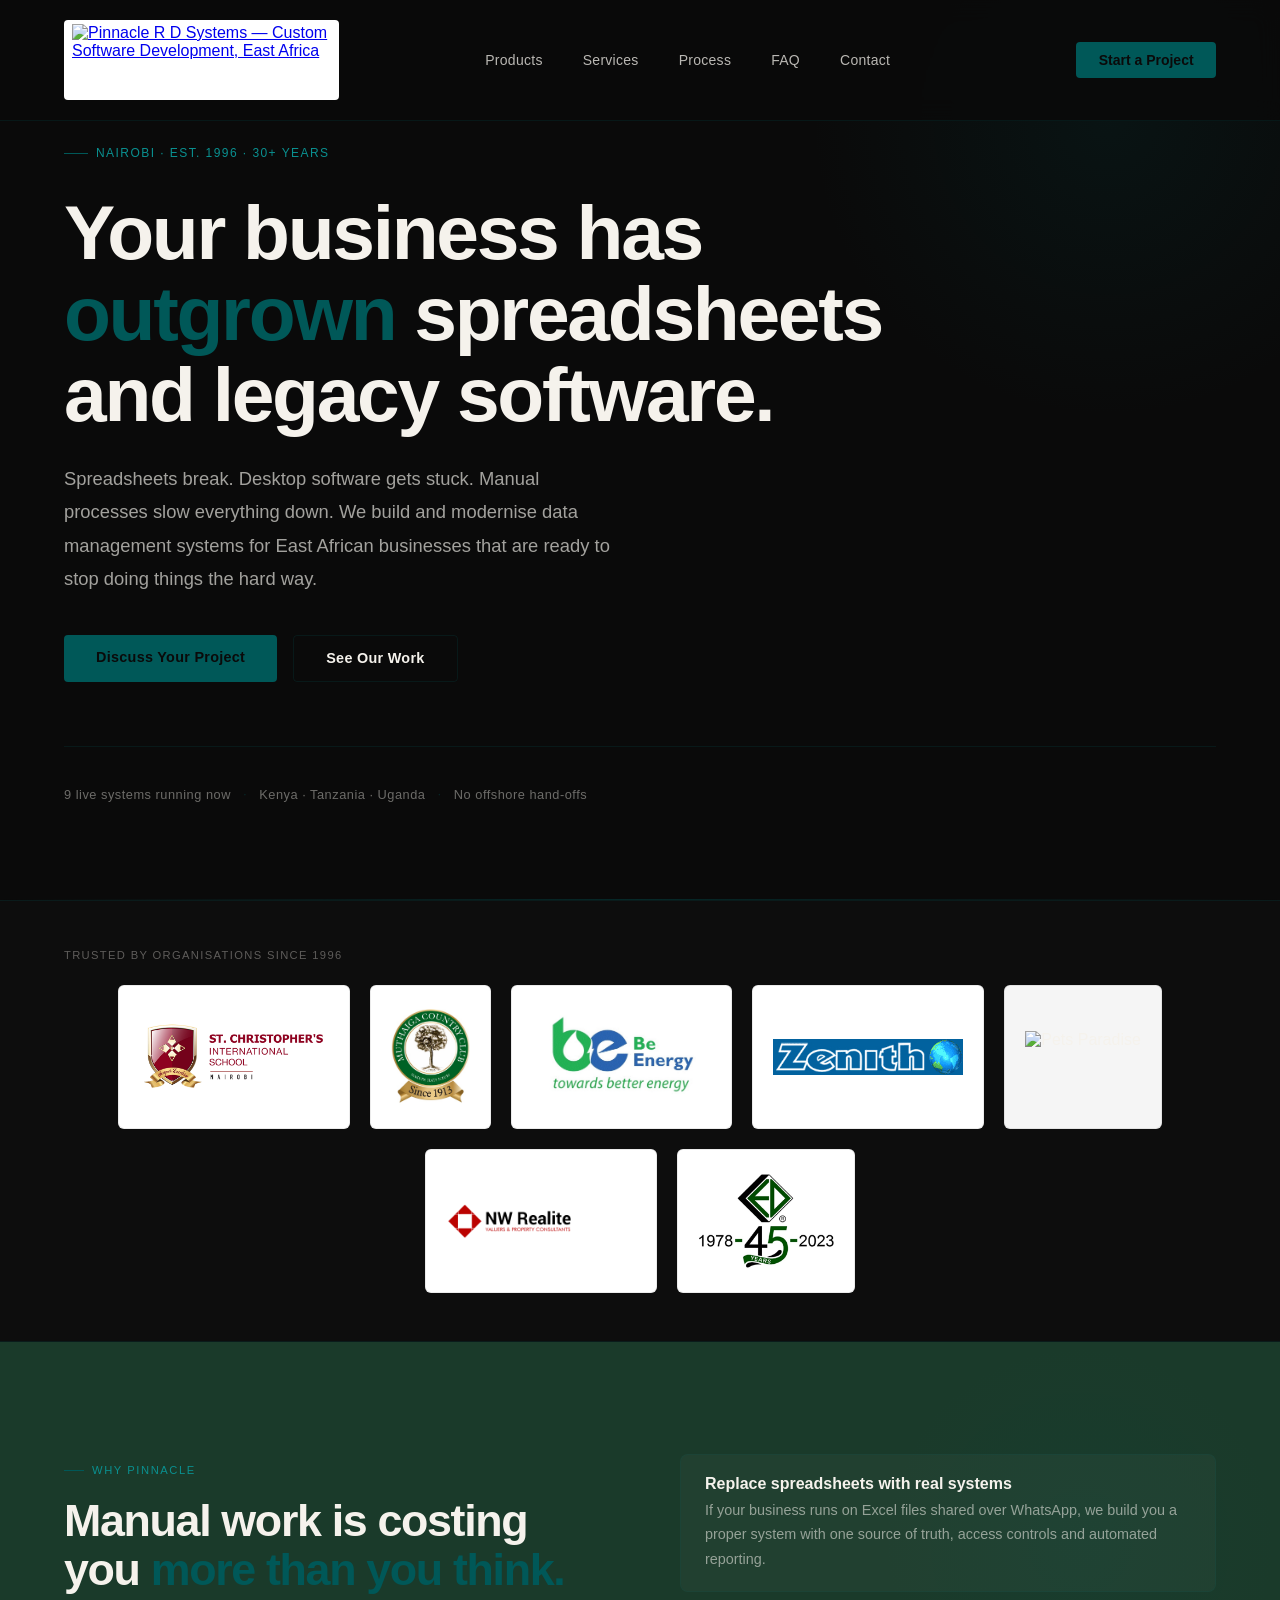
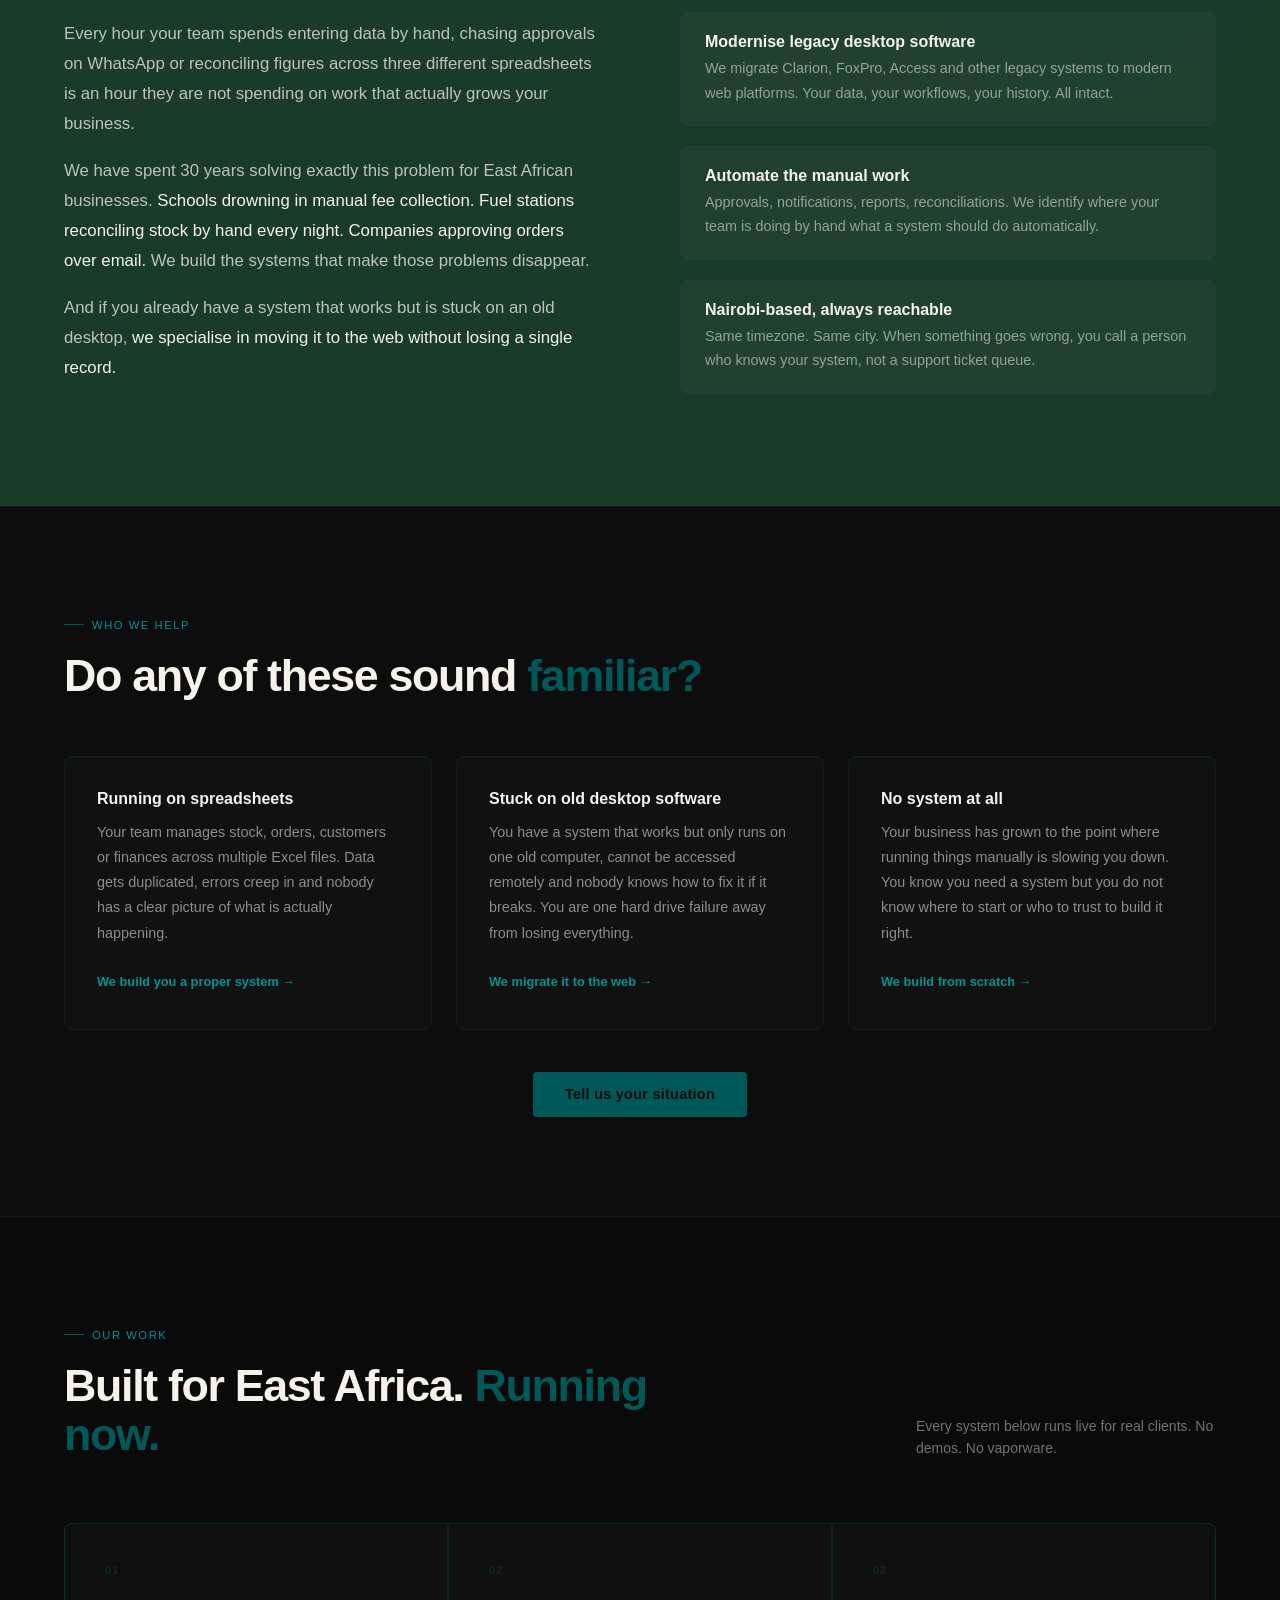
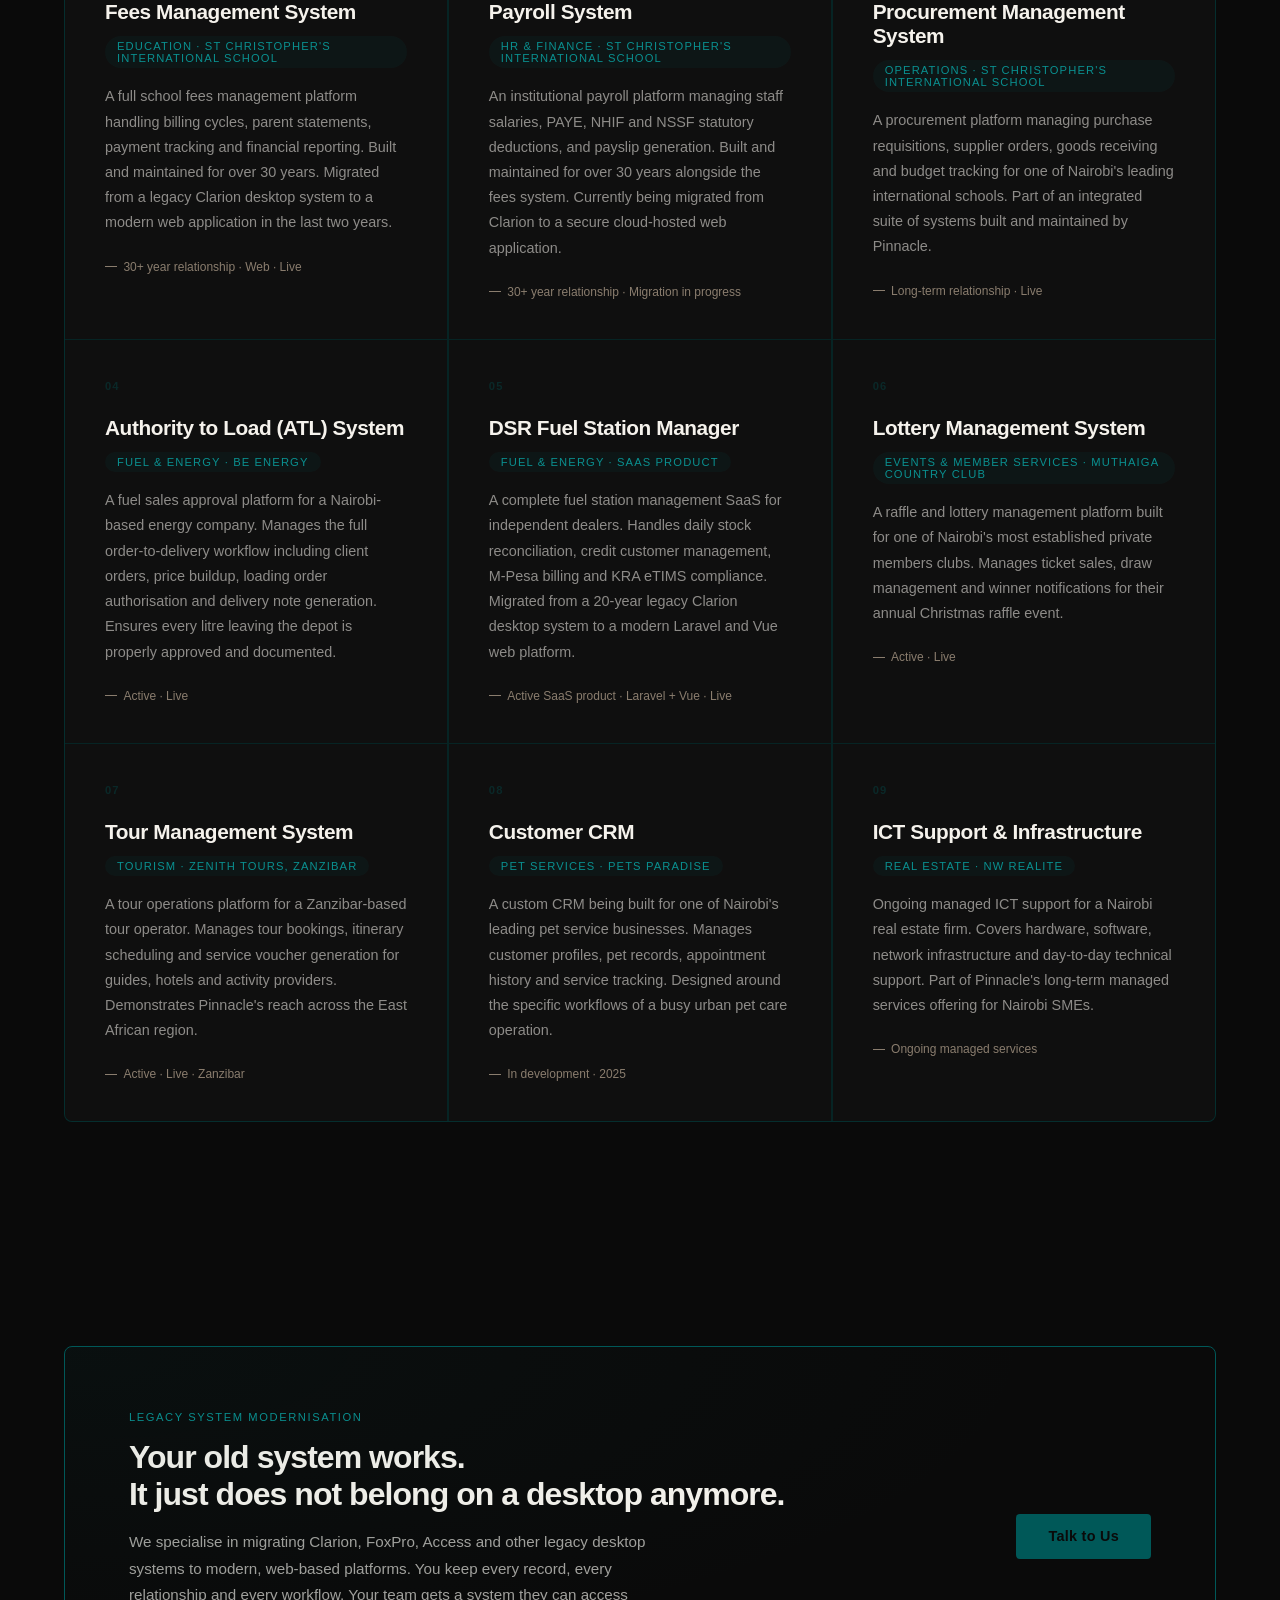
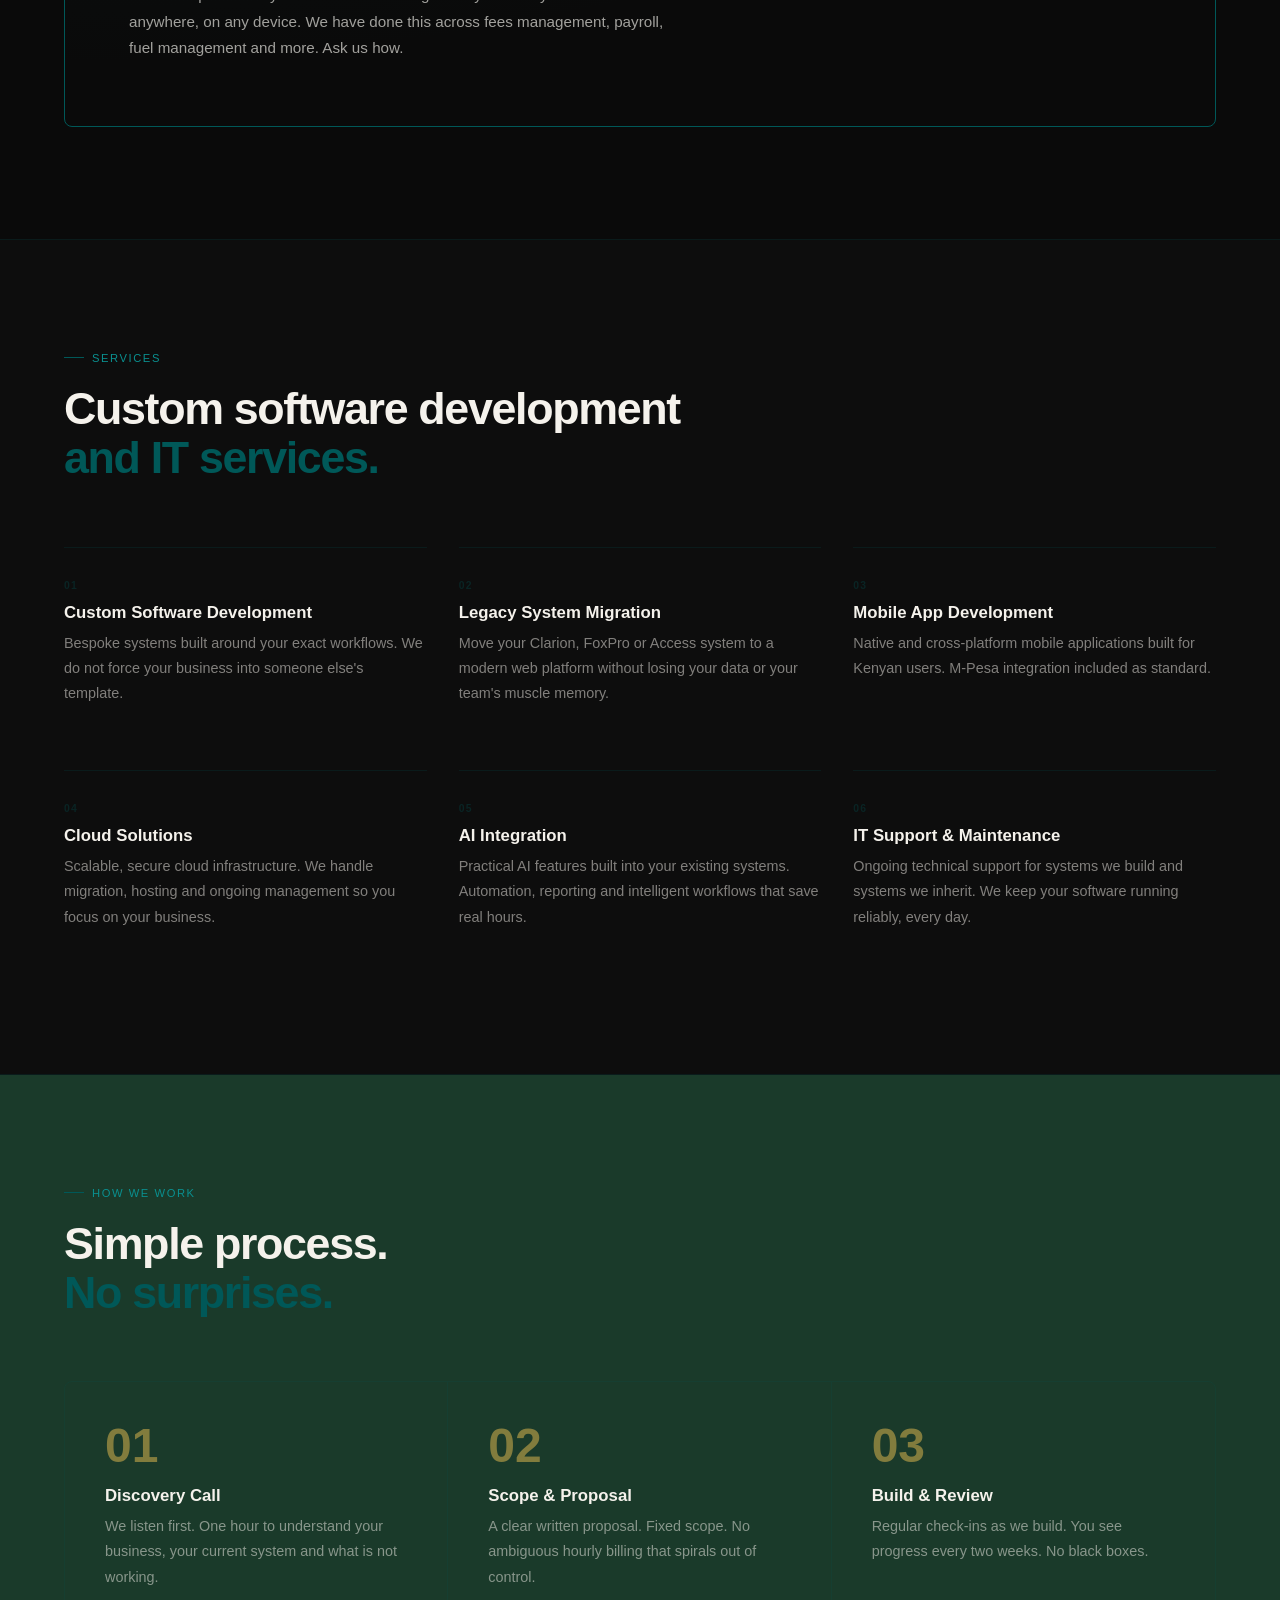
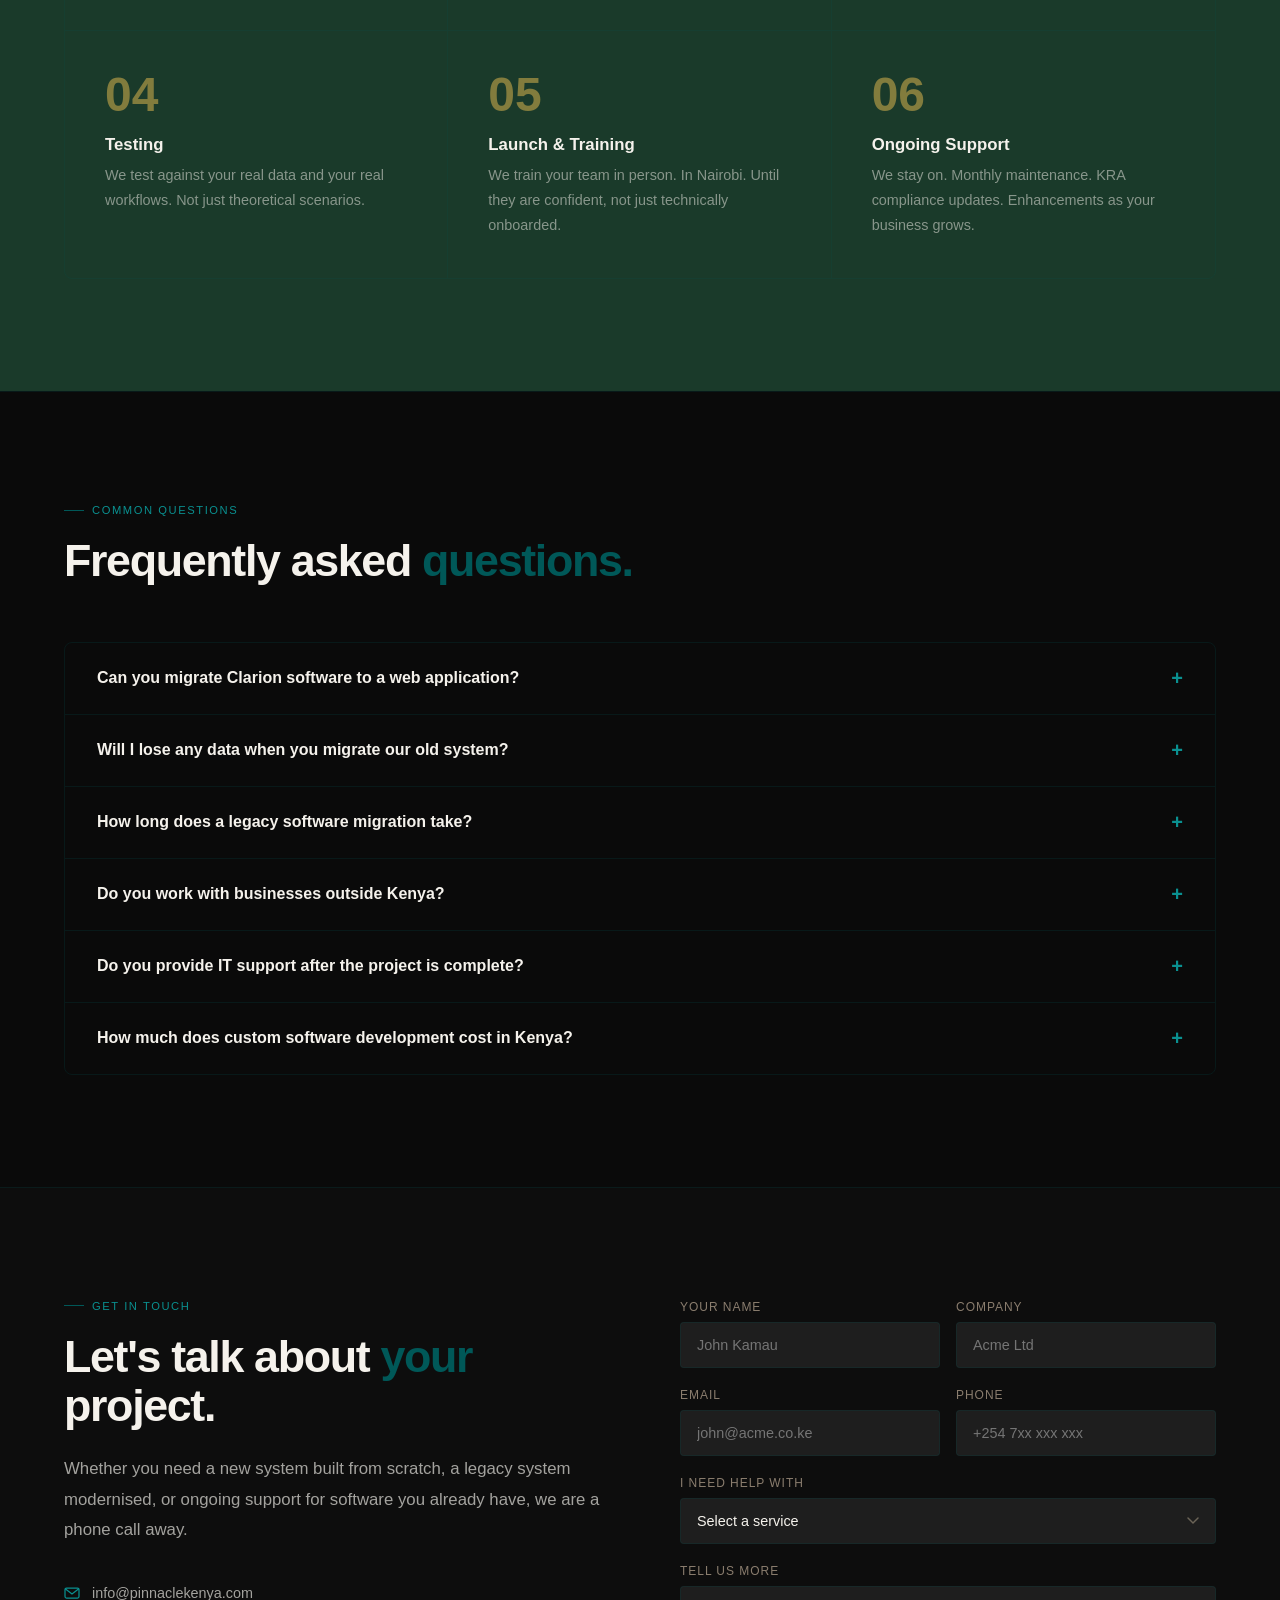
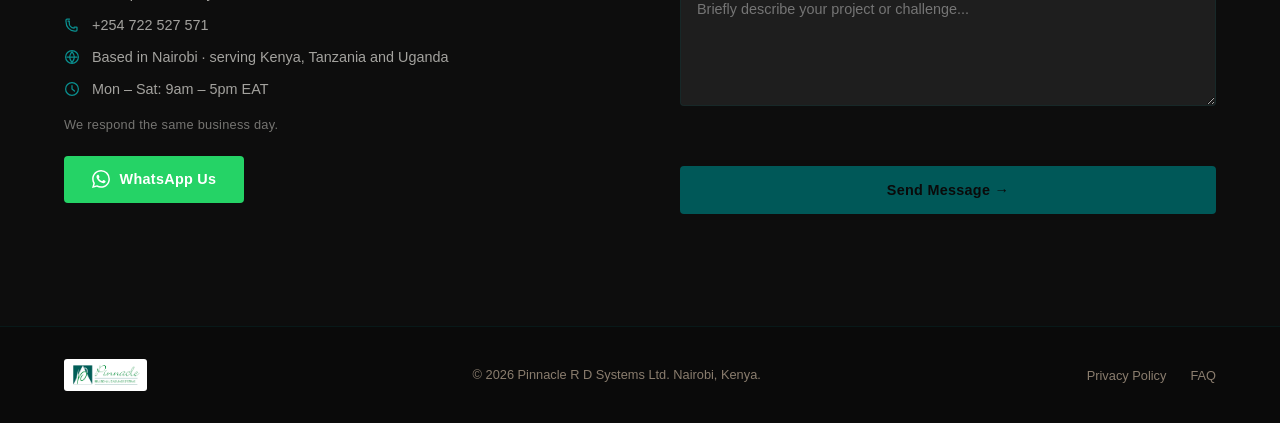
==== commit f865d388: "fix: nav logo — update src to PinnacleNew-2026.jpeg" ====
--- a/index.html
+++ b/index.html
@@ -156,7 +156,7 @@
 
   <!-- NAV -->
   <nav aria-label="Main navigation">
-    <a href="index.html" aria-label="Pinnacle home"><img src="images/PinnacleNew.png" alt="Pinnacle R D Systems — Custom Software Development, East Africa" width="180" height="50" fetchpriority="high"></a>
+    <a href="index.html" aria-label="Pinnacle home"><img src="images/PinnacleNew-2026.jpeg" alt="Pinnacle R D Systems — Custom Software Development, East Africa" width="180" height="50" fetchpriority="high"></a>
     <ul class="nav-links" id="nav-menu">
       <li><a href="#products">Products</a></li>
       <li><a href="#services">Services</a></li>
--- a/css/styles.css
+++ b/css/styles.css
@@ -1,25 +1,33 @@
     :root {
-      /* =============================================
-         DISPLAY FONT — change the value below to switch
-         'Space Grotesk'       geometric, distinctive
-         'Outfit'              cleaner, more neutral
-         'Plus Jakarta Sans'   warm, humanist, trust-building (current)
-         'Bricolage Grotesque' bold, editorial
-         'Epilogue'            sharp, premium, slightly condensed
-         ============================================= */
       --font-display: 'Plus Jakarta Sans';
 
-      --black: #0a0a0a;
-      --white: #f5f2ec;
-      --cream: #f0ebe0;
-      --accent: #1a7a6e;
-      --accent-light: #239688;
-      --accent-text: #228e80;   /* small-text teal — passes 4.5:1 AA on #0a0a0a */
-      --gold-base: #c8a84b;
-      --green: #1a3a2a;
-      --green-mid: #2d5a3d;
-      --text-muted: #8a7d6e;   /* lightened from #6b6457 — passes 4.5:1 AA on #0a0a0a */
-      --border: rgba(200, 168, 75, 0.2);
+      /* BRAND TEAL — extracted from Pinnacle logo */
+      --accent:             #005858;              /* logo primary */
+      --accent-light:       #0d7a7a;              /* hover backgrounds only — not for text */
+      --accent-text-dark:   #0a9090;              /* teal text on dark — 5.1:1 on #0a0a0a ✓ AA */
+      --accent-text-light:  #005858;              /* teal text on light — 7.4:1 on #ffffff ✓ AAA */
+
+      /* SECTION BACKGROUNDS */
+      --green:              #1a3a2a;              /* forest — unchanged */
+
+      /* TEAL BORDERS — replaces all gold trace */
+      --border:             rgba(0,88,88,0.20);   /* standard trace border */
+      --border-dim:         rgba(0,88,88,0.15);   /* card dividers, step separators */
+      --border-subtle:      rgba(0,88,88,0.08);   /* ambient glows, ghost tints */
+
+      /* NEUTRAL STACK */
+      --black:              #0a0a0a;              /* body background */
+      --surface:            #0d0d0d;              /* secondary sections */
+      --card:               #0f0f0f;              /* product cards */
+      --card-hover:         #141414;              /* product card hover */
+      --white:              #f5f2ec;              /* primary text — warm ivory */
+      --text-muted:         #8a7d6e;              /* secondary / metadata text */
+
+      /* ERROR — unchanged */
+      --error:              #b84b4b;
+
+      /* DECORATIVE GOLD — warm accent for oversized numbers on dark backgrounds only */
+      --gold-decorative:    rgba(200,168,75,0.60);
     }
 
     *, *::before, *::after { box-sizing: border-box; margin: 0; padding: 0; }
@@ -56,7 +64,7 @@
     }
 
     nav > a:first-child img {
-      height: 44px;
+      height: 72px;
       width: auto;
       display: block;
     }
@@ -77,7 +85,7 @@
       letter-spacing: 0.02em;
     }
 
-    .nav-links a:hover { opacity: 1; color: var(--accent-text); }
+    .nav-links a:hover { opacity: 1; color: var(--accent-text-dark); }
 
     .nav-cta {
       background: var(--accent);
@@ -111,7 +119,7 @@
       right: -10%;
       width: 600px;
       height: 600px;
-      background: radial-gradient(circle, rgba(200,168,75,0.12) 0%, transparent 70%);
+      background: radial-gradient(circle, rgba(0,88,88,0.12) 0%, transparent 70%);
       pointer-events: none;
     }
 
@@ -134,7 +142,7 @@
       font-weight: 500;
       letter-spacing: 0.12em;
       text-transform: uppercase;
-      color: var(--accent-text);
+      color: var(--accent-text-dark);
       margin-bottom: 2rem;
       opacity: 0;
       animation: fadeUp 0.8s ease forwards 0.2s;
@@ -217,7 +225,7 @@
       padding: 3rem 4rem;
       border-top: 1px solid var(--border);
       border-bottom: 1px solid var(--border);
-      background: #0d0d0d;
+      background: var(--surface);
     }
 
     .trust-label {
@@ -237,8 +245,8 @@
     }
 
     .trust-client img {
-      max-height: 40px;
-      max-width: 120px;
+      max-height: 96px;
+      max-width: 190px;
       width: auto;
       height: auto;
       object-fit: contain;
@@ -253,7 +261,7 @@
       font-size: 0.7rem;
       letter-spacing: 0.14em;
       text-transform: uppercase;
-      color: var(--accent-text);
+      color: var(--accent-text-dark);
       margin-bottom: 1.25rem;
       display: flex;
       align-items: center;
@@ -294,7 +302,7 @@
       top: 0; right: 0;
       width: 400px;
       height: 400px;
-      background: radial-gradient(circle, rgba(200,168,75,0.08) 0%, transparent 70%);
+      background: radial-gradient(circle, rgba(0,88,88,0.08) 0%, transparent 70%);
     }
 
     .positioning-grid {
@@ -355,14 +363,14 @@
       display: grid;
       grid-template-columns: repeat(3, 1fr);
       gap: 1.5px;
-      background: var(--border);
+      background: rgba(0,88,88,0.35);
       border: 1px solid var(--border);
       border-radius: 8px;
       overflow: hidden;
     }
 
     .product-card {
-      background: #0f0f0f;
+      background: var(--card);
       padding: 2.5rem;
       transition: background 0.2s;
       position: relative;
@@ -380,14 +388,14 @@
       transition: transform 0.3s ease;
     }
 
-    .product-card:hover { background: #141414; }
+    .product-card:hover { background: var(--card-hover); }
     .product-card:hover::before { transform: scaleX(1); }
 
     .product-number {
       font-family: var(--font-display), sans-serif;
       font-size: 0.7rem;
       font-weight: 700;
-      color: rgba(200,168,75,0.35);
+      color: rgba(0,88,88,0.35);
       letter-spacing: 0.1em;
       margin-bottom: 1.5rem;
     }
@@ -405,8 +413,8 @@
       font-size: 0.7rem;
       letter-spacing: 0.1em;
       text-transform: uppercase;
-      color: var(--accent-text);
-      background: rgba(200,168,75,0.1);
+      color: var(--accent-text-dark);
+      background: rgba(0,88,88,0.1);
       padding: 0.25rem 0.75rem;
       border-radius: 20px;
       margin-bottom: 1rem;
@@ -436,7 +444,7 @@
 
     /* SERVICES */
     .services {
-      background: #0d0d0d;
+      background: var(--surface);
       border-top: 1px solid var(--border);
       border-bottom: 1px solid var(--border);
     }
@@ -479,15 +487,15 @@
       grid-template-columns: repeat(3, 1fr);
       gap: 0;
       margin-top: 4rem;
-      border: 1px solid rgba(200,168,75,0.15);
+      border: 1px solid rgba(0,88,88,0.15);
       border-radius: 8px;
       overflow: hidden;
     }
 
     .process-step {
       padding: 2.5rem;
-      border-right: 1px solid rgba(200,168,75,0.15);
-      border-bottom: 1px solid rgba(200,168,75,0.15);
+      border-right: 1px solid rgba(0,88,88,0.15);
+      border-bottom: 1px solid rgba(0,88,88,0.15);
       position: relative;
     }
 
@@ -498,7 +506,7 @@
       font-family: var(--font-display), sans-serif;
       font-size: 3rem;
       font-weight: 800;
-      color: rgba(200,168,75,0.15);
+      color: var(--gold-decorative);
       line-height: 1;
       margin-bottom: 1rem;
     }
@@ -538,7 +546,7 @@
       content: '';
       position: absolute;
       top: 0; left: 0; right: 0; bottom: 0;
-      background: radial-gradient(ellipse at top left, rgba(200,168,75,0.07) 0%, transparent 60%);
+      background: radial-gradient(ellipse at top left, rgba(0,88,88,0.07) 0%, transparent 60%);
       pointer-events: none;
     }
 
@@ -548,7 +556,7 @@
       font-weight: 500;
       letter-spacing: 0.14em;
       text-transform: uppercase;
-      color: var(--accent-text);
+      color: var(--accent-text-dark);
       margin-bottom: 1rem;
     }
 
@@ -570,7 +578,7 @@
 
     /* CONTACT */
     .contact {
-      background: #0d0d0d;
+      background: var(--surface);
       border-top: 1px solid var(--border);
     }
 
@@ -605,7 +613,7 @@
     }
 
     .contact-detail-icon {
-      color: var(--accent-text);
+      color: var(--accent-text-dark);
       font-size: 1rem;
       flex-shrink: 0;
       width: 1rem;
@@ -620,7 +628,7 @@
       text-decoration: none;
     }
 
-    .contact-detail a:hover { color: var(--accent-text); }
+    .contact-detail a:hover { color: var(--accent-text-dark); }
 
     .contact-form {
       display: flex;
@@ -765,7 +773,7 @@
       transition: color 0.2s;
     }
 
-    .footer-links a:hover { color: var(--accent-text); }
+    .footer-links a:hover { color: var(--accent-text-dark); }
 
     .footer-logo-img {
       height: 32px;
@@ -784,7 +792,7 @@
 
     /* WHO WE HELP */
     .who-we-help {
-      background: #0d0d0d;
+      background: var(--surface);
       border-top: 1px solid var(--border);
       border-bottom: 1px solid var(--border);
     }
@@ -813,7 +821,7 @@
     .wh-card-cta {
       margin-top: 1.25rem;
       font-size: 0.8rem;
-      color: var(--accent-text);
+      color: var(--accent-text-dark);
       font-family: var(--font-display), sans-serif;
       font-weight: 600;
       text-decoration: none;
@@ -1030,13 +1038,13 @@
       transition: background 0.2s;
     }
     .faq-question:hover { background: rgba(255,255,255,0.03); }
-    .faq-question[aria-expanded="true"] { color: var(--accent-text); }
+    .faq-question[aria-expanded="true"] { color: var(--accent-text-dark); }
 
     .faq-icon {
       font-size: 1.25rem;
       flex-shrink: 0;
       transition: transform 0.25s ease;
-      color: var(--accent-text);
+      color: var(--accent-text-dark);
     }
     .faq-question[aria-expanded="true"] .faq-icon { transform: rotate(45deg); }
 
@@ -1069,7 +1077,7 @@
     }
 
     .cred-sep {
-      color: rgba(200,168,75,0.35);
+      color: rgba(0,88,88,0.35);
       font-size: 0.85rem;
       line-height: 1;
     }
@@ -1079,7 +1087,7 @@
       font-family: var(--font-display), sans-serif;
       font-size: 0.65rem;
       font-weight: 700;
-      color: rgba(200,168,75,0.3);
+      color: rgba(0,88,88,0.3);
       letter-spacing: 0.12em;
       margin-bottom: 0.75rem;
     }
@@ -1088,14 +1096,14 @@
     .positioning-point {
       display: block;
       padding: 1.25rem 1.5rem;
-      border: 1px solid rgba(200,168,75,0.15);
+      border: 1px solid rgba(0,88,88,0.15);
       border-radius: 8px;
       background: rgba(255,255,255,0.03);
       transition: border-color 0.2s, background 0.2s;
     }
 
     .positioning-point:hover {
-      border-color: rgba(26,122,110,0.5);
+      border-color: rgba(0,88,88,0.5);
       background: rgba(255,255,255,0.06);
     }
 
@@ -1103,7 +1111,7 @@
     .wh-card {
       padding: 2rem;
       border: 1px solid var(--border);
-      border-top: 2px solid rgba(200,168,75,0.15);
+      border-top: 2px solid rgba(0,88,88,0.15);
       border-radius: 8px;
       background: rgba(255,255,255,0.02);
       transition: border-color 0.2s, border-top-color 0.2s;
@@ -1123,15 +1131,15 @@
       background: #ffffff;
       border: 1px solid rgba(0,0,0,0.08);
       border-radius: 6px;
-      height: 72px;
+      height: 144px;
       flex-shrink: 0;
       opacity: 1;
       transition: box-shadow 0.25s ease;
     }
 
     .trust-client img {
-      max-height: 40px;
-      max-width: 120px;
+      max-height: 96px;
+      max-width: 190px;
       width: auto;
       height: auto;
       object-fit: contain;
@@ -1157,7 +1165,7 @@
       padding: 3rem 2rem;
       border: 1px solid var(--accent);
       border-radius: 8px;
-      background: rgba(26,122,110,0.08);
+      background: rgba(0,88,88,0.08);
     }
     .form-success h3 {
       font-family: var(--font-display), sans-serif;
